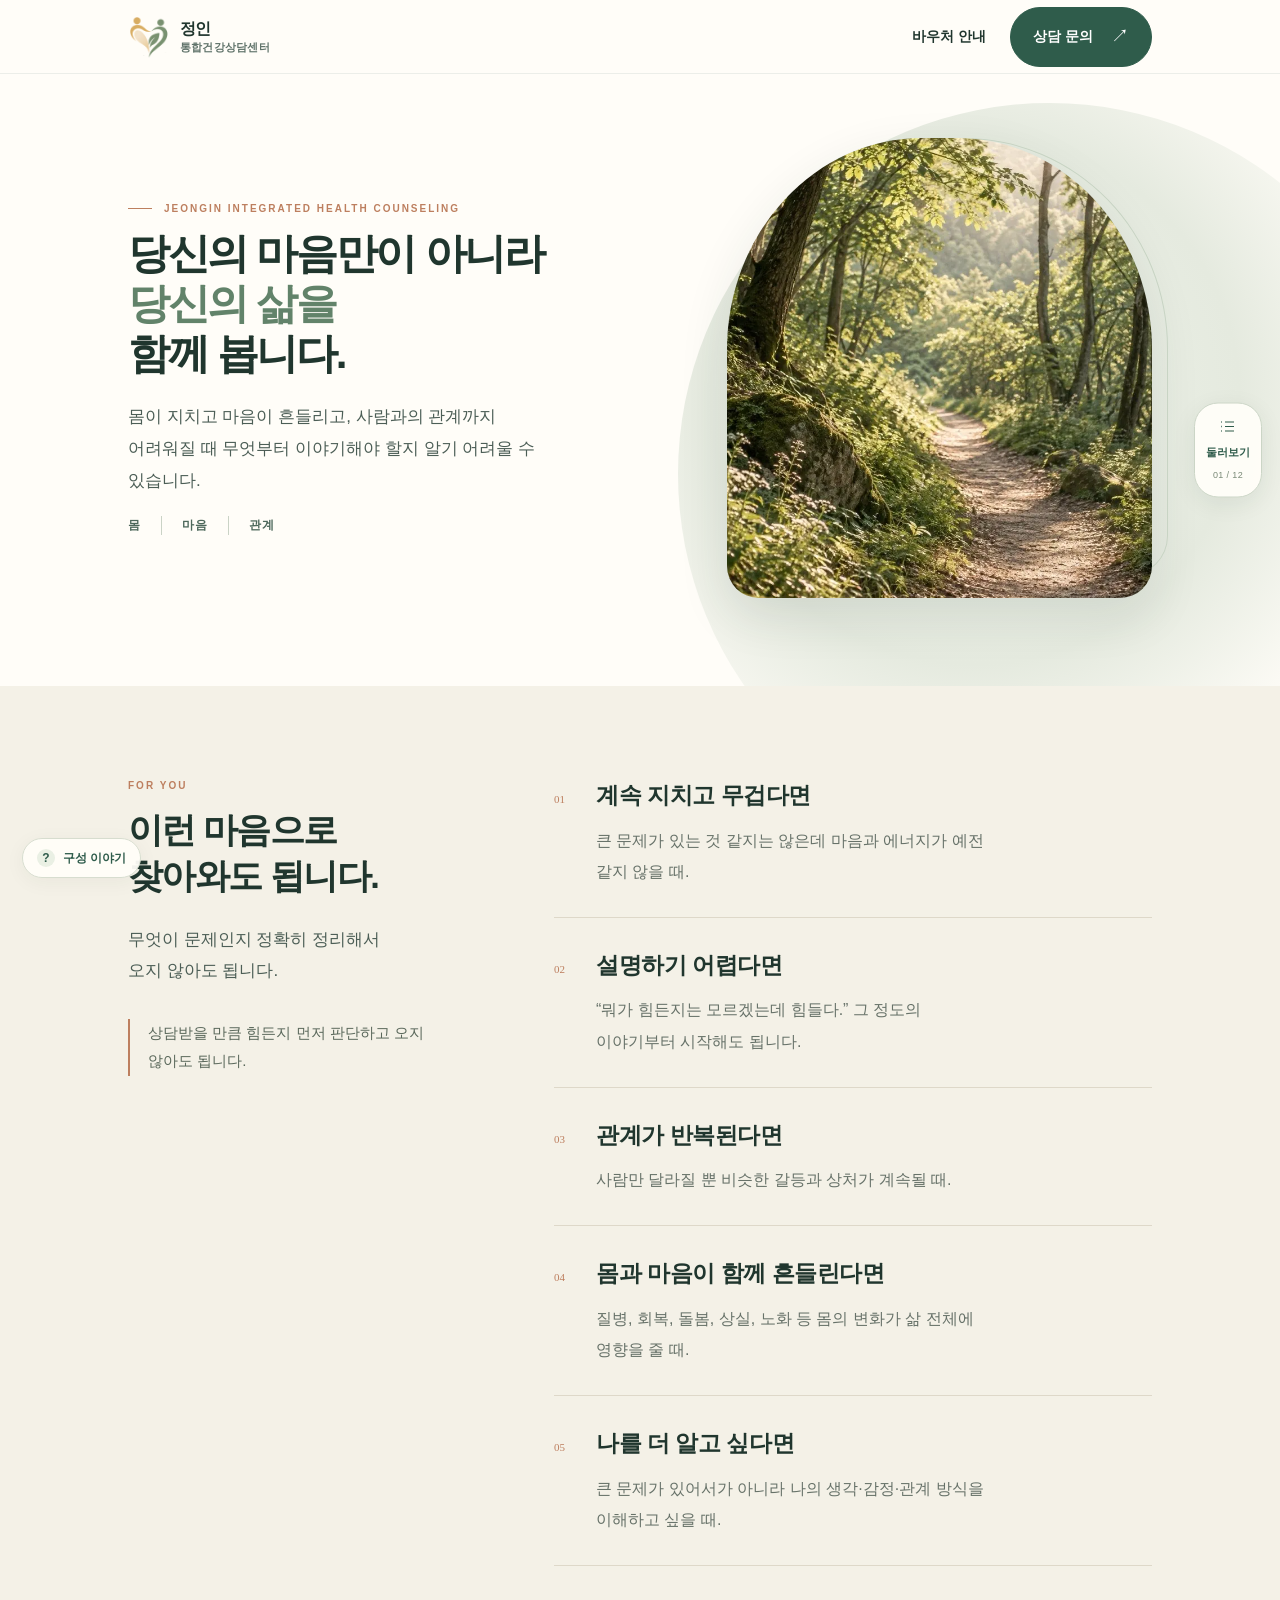
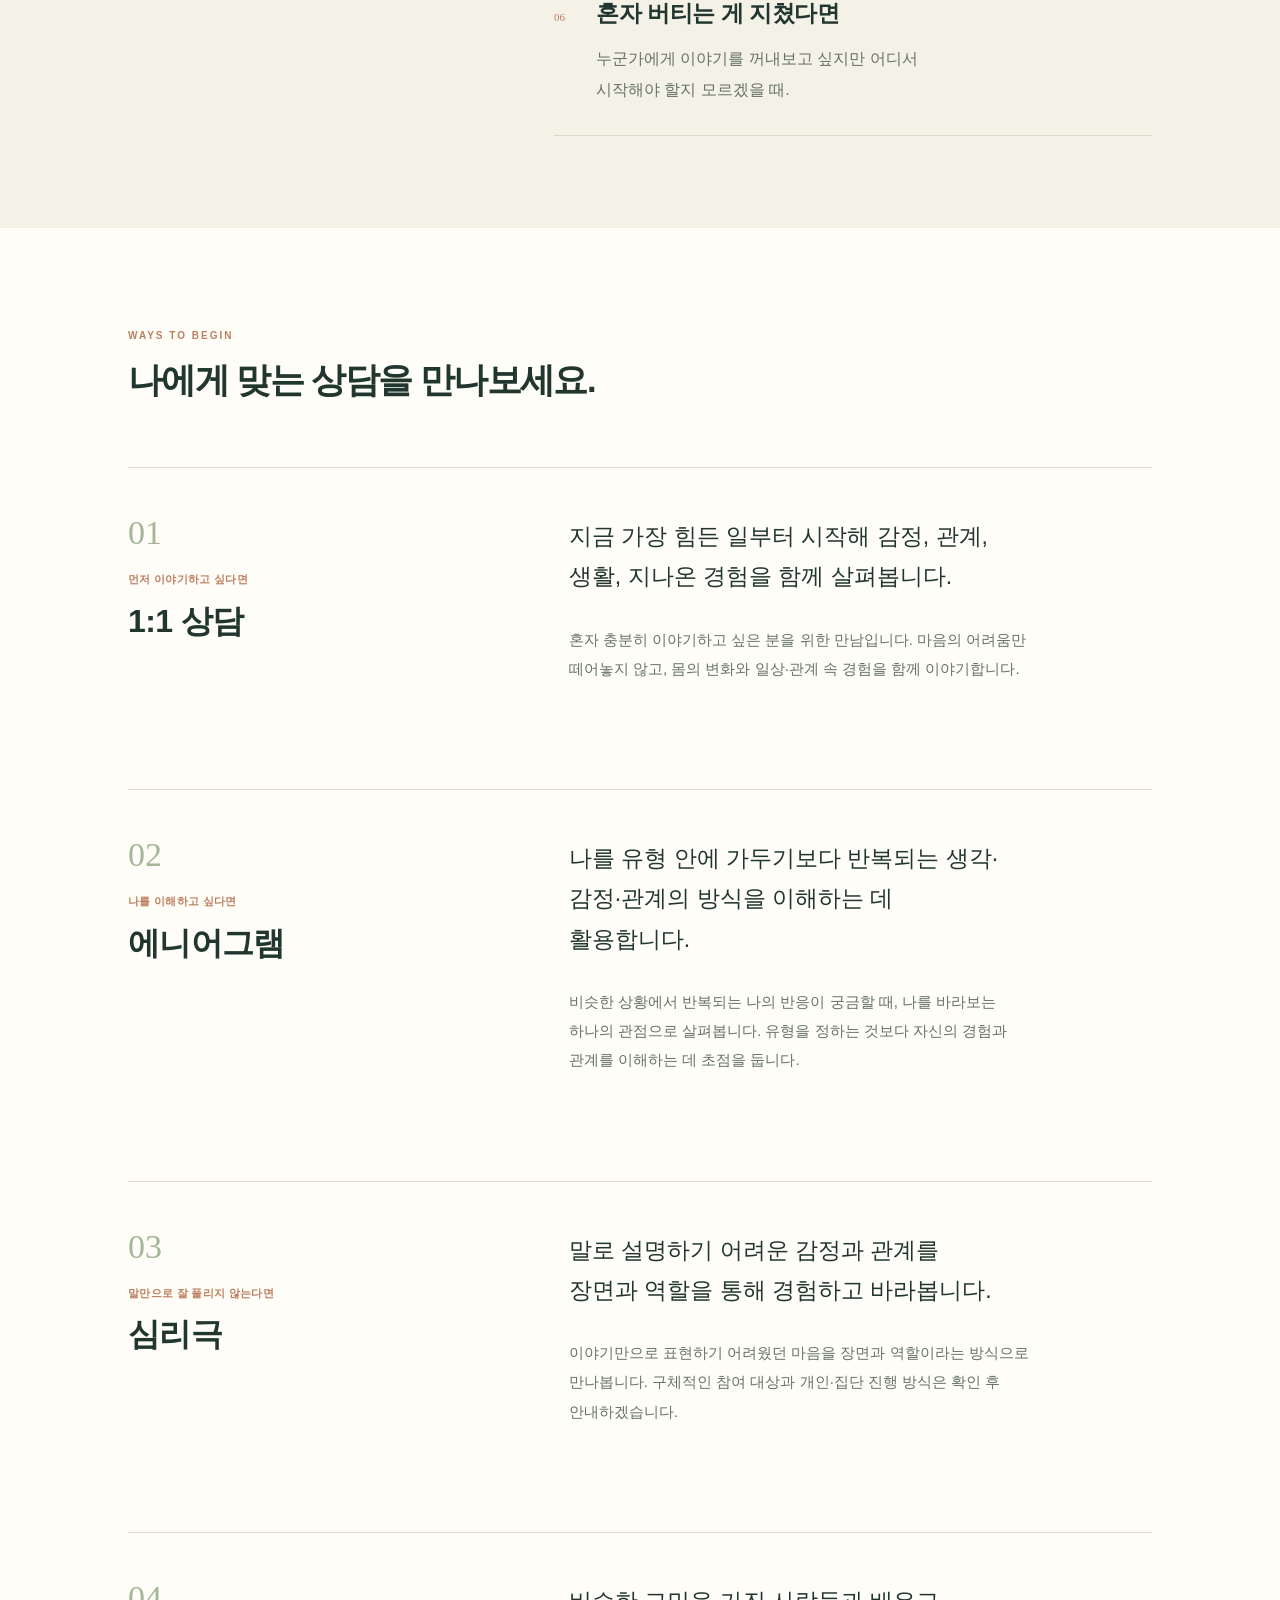
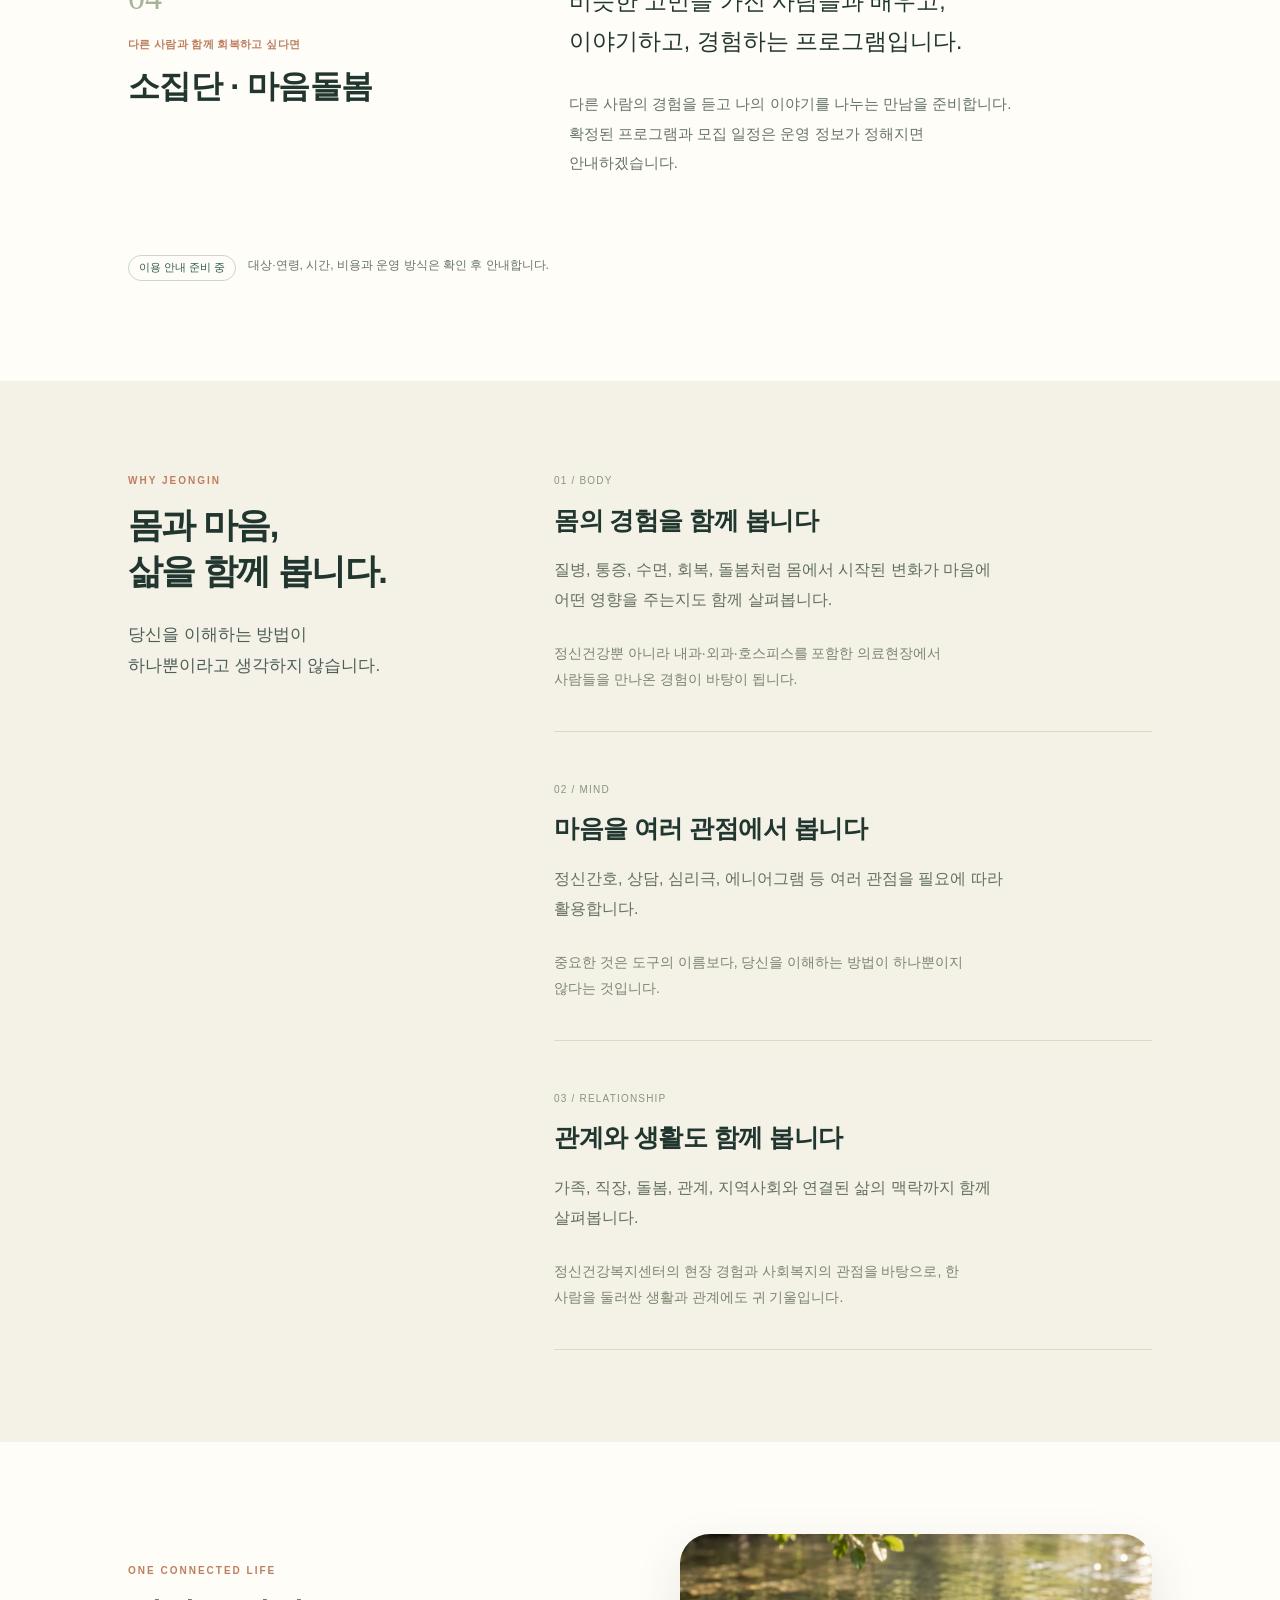
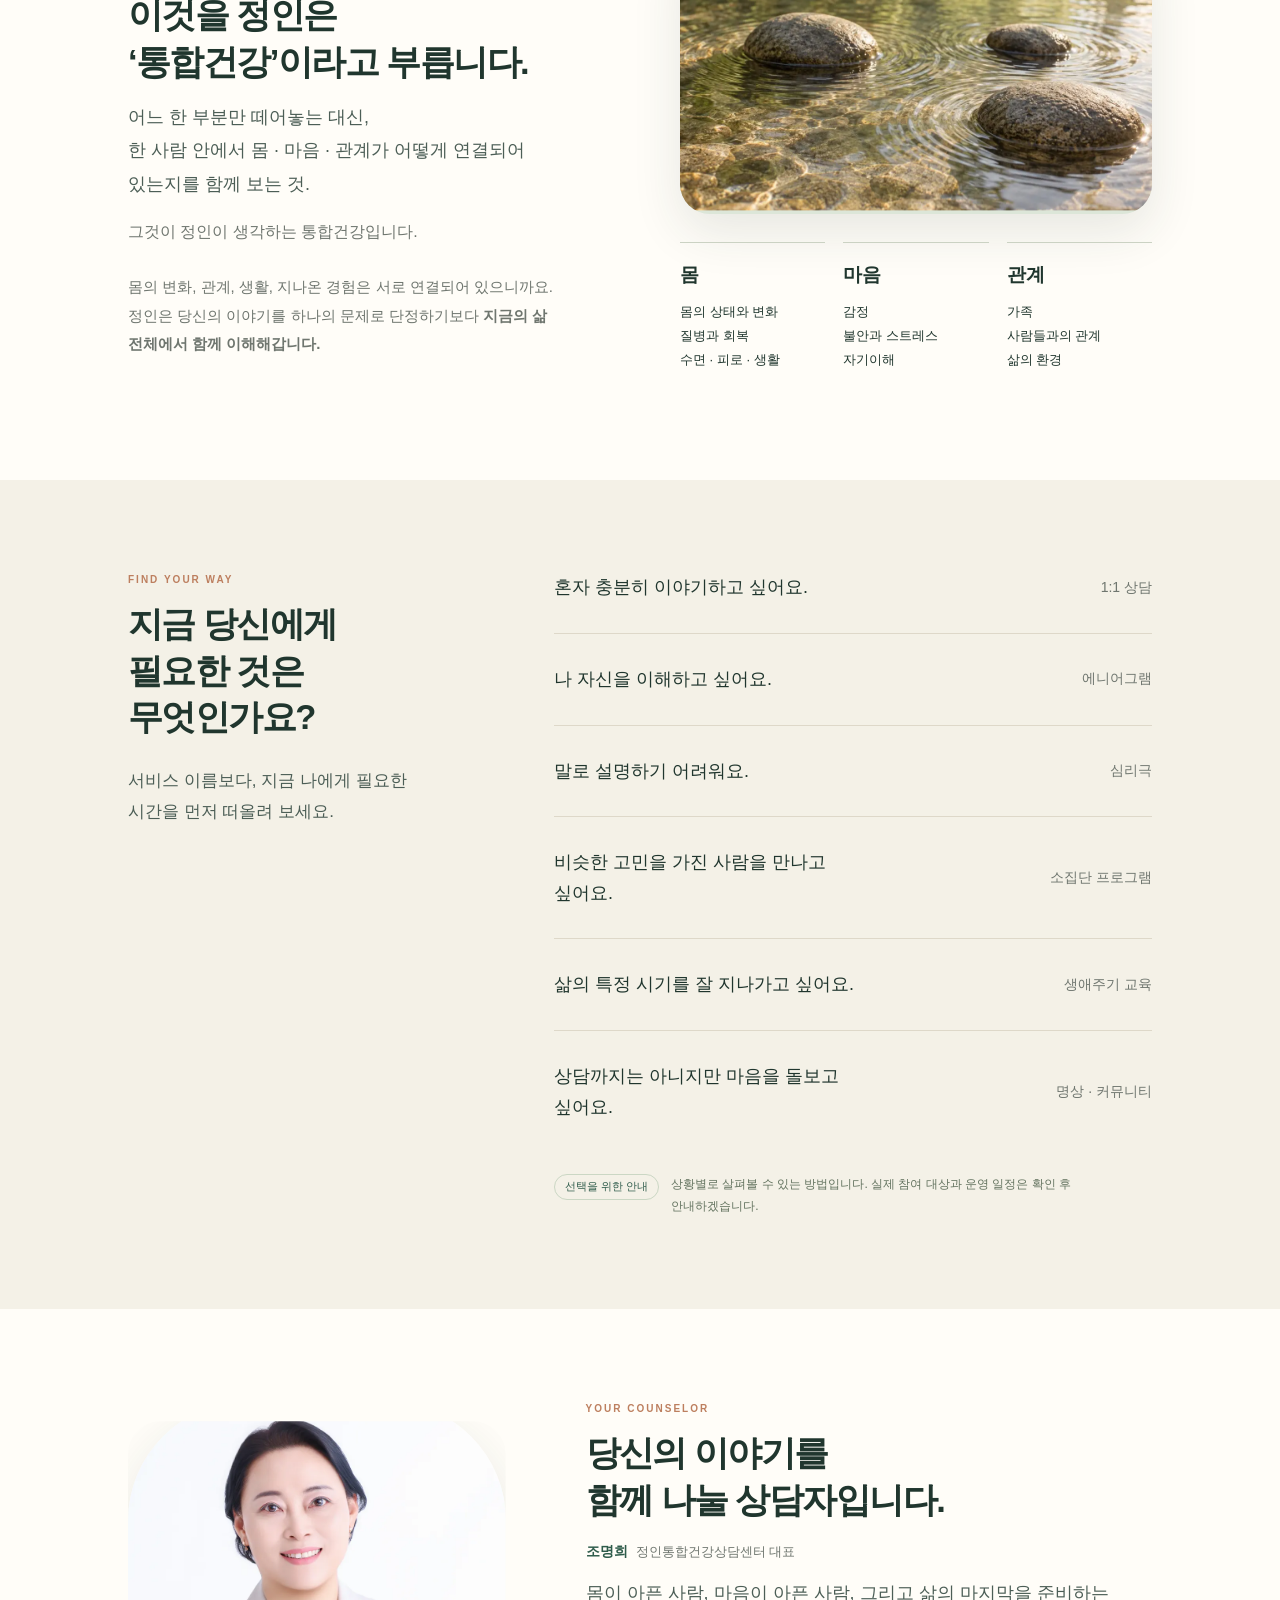
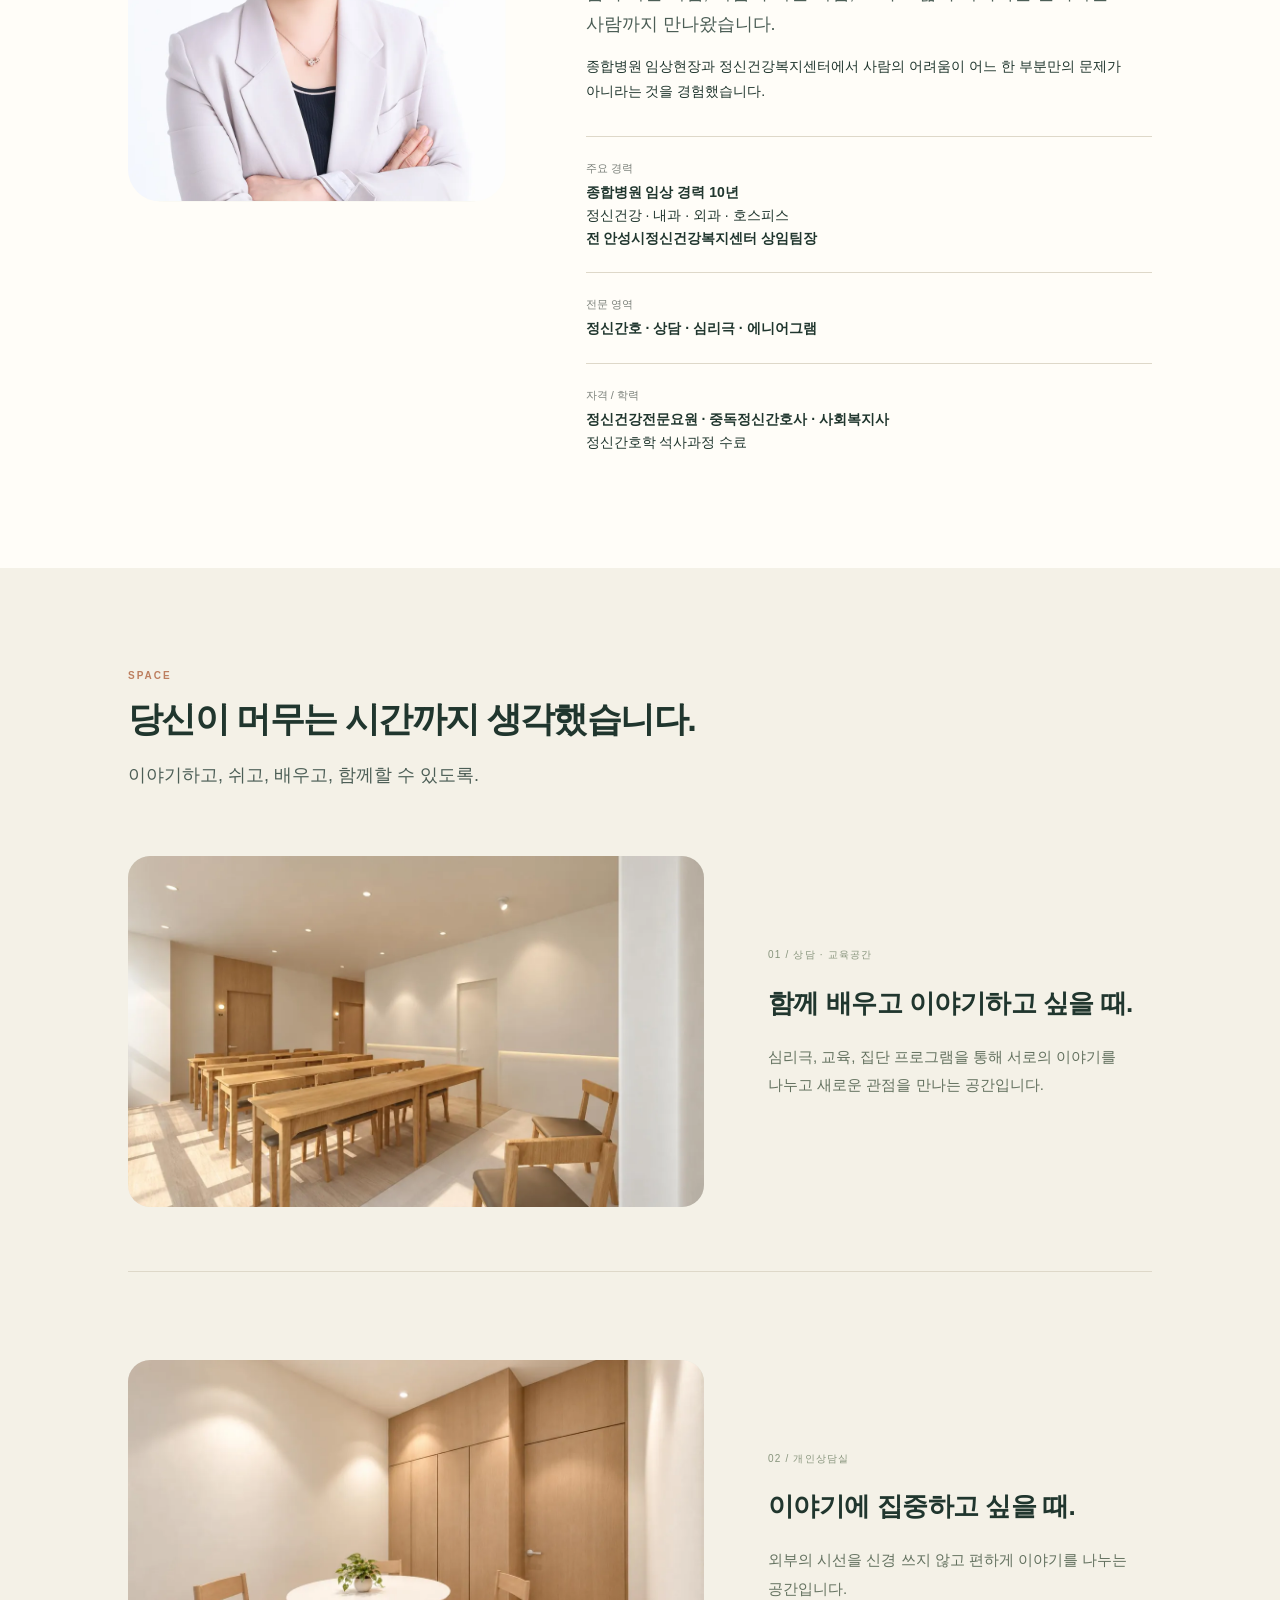
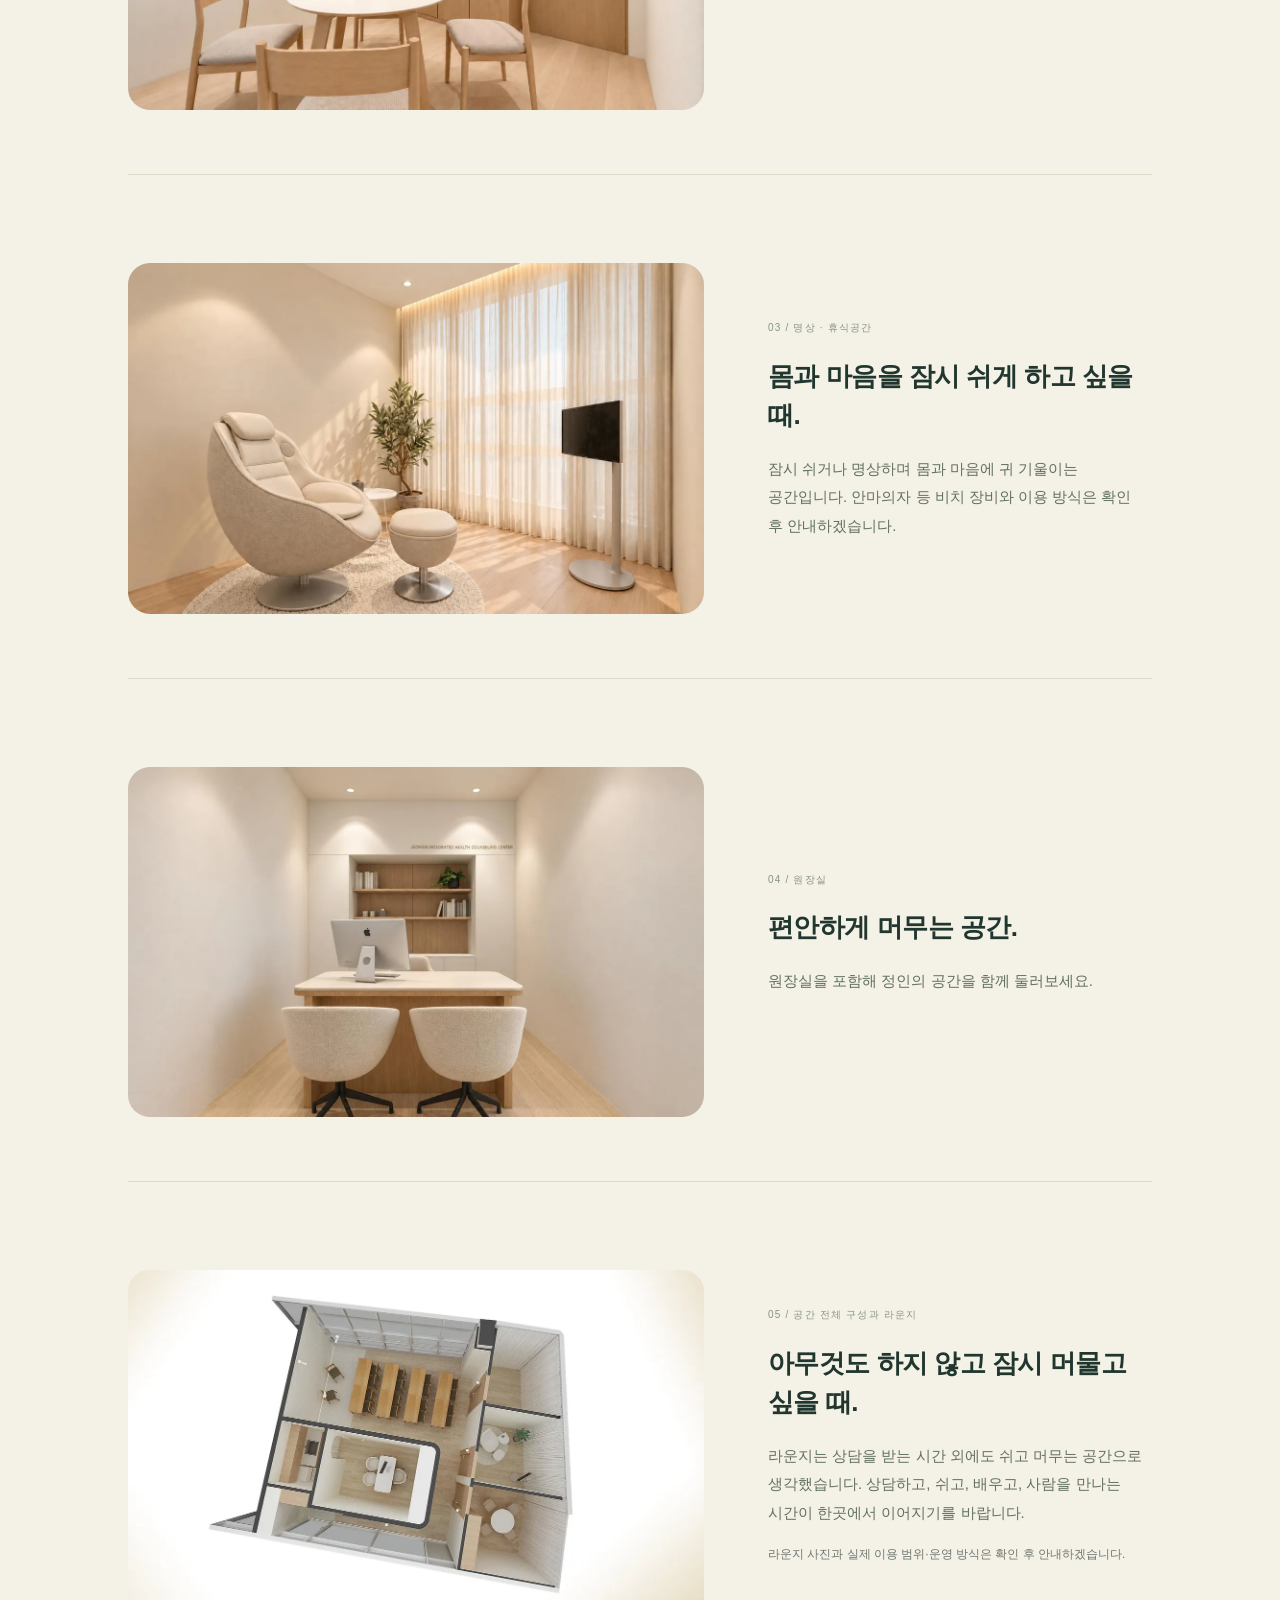
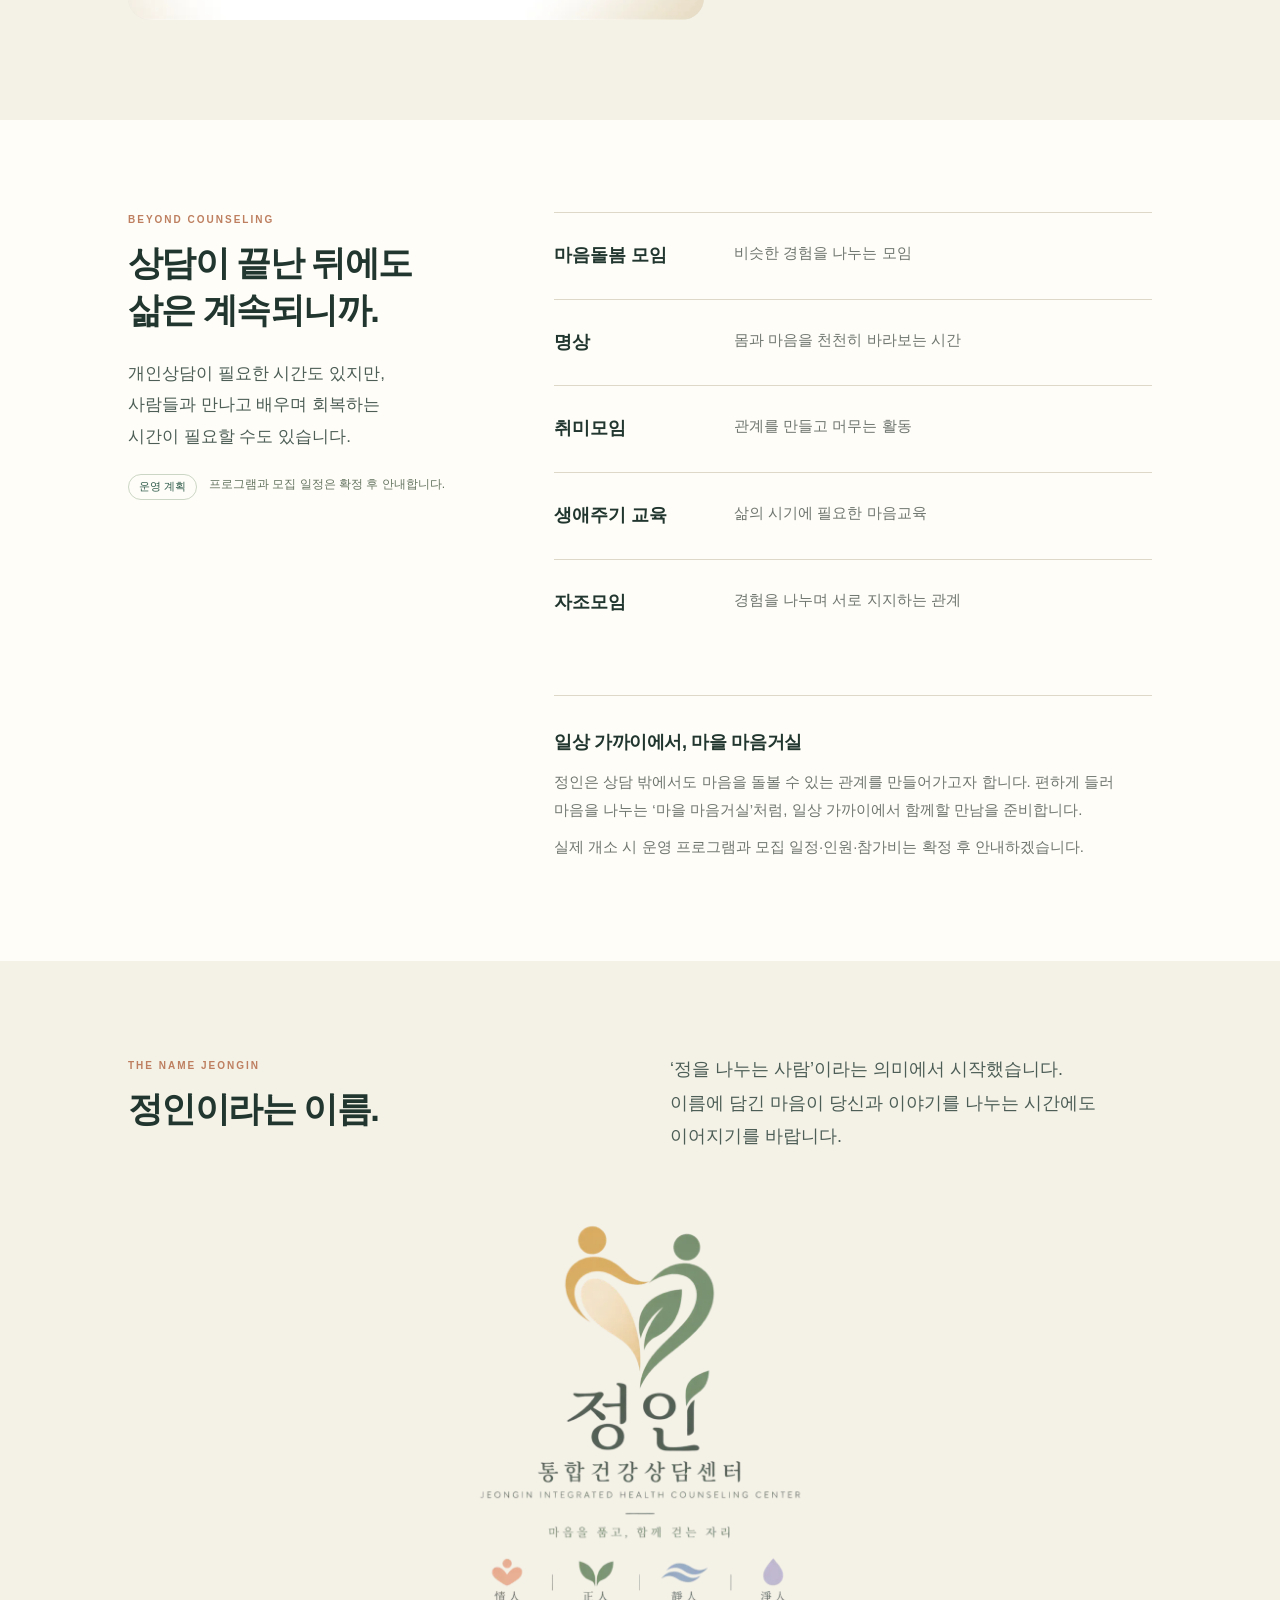
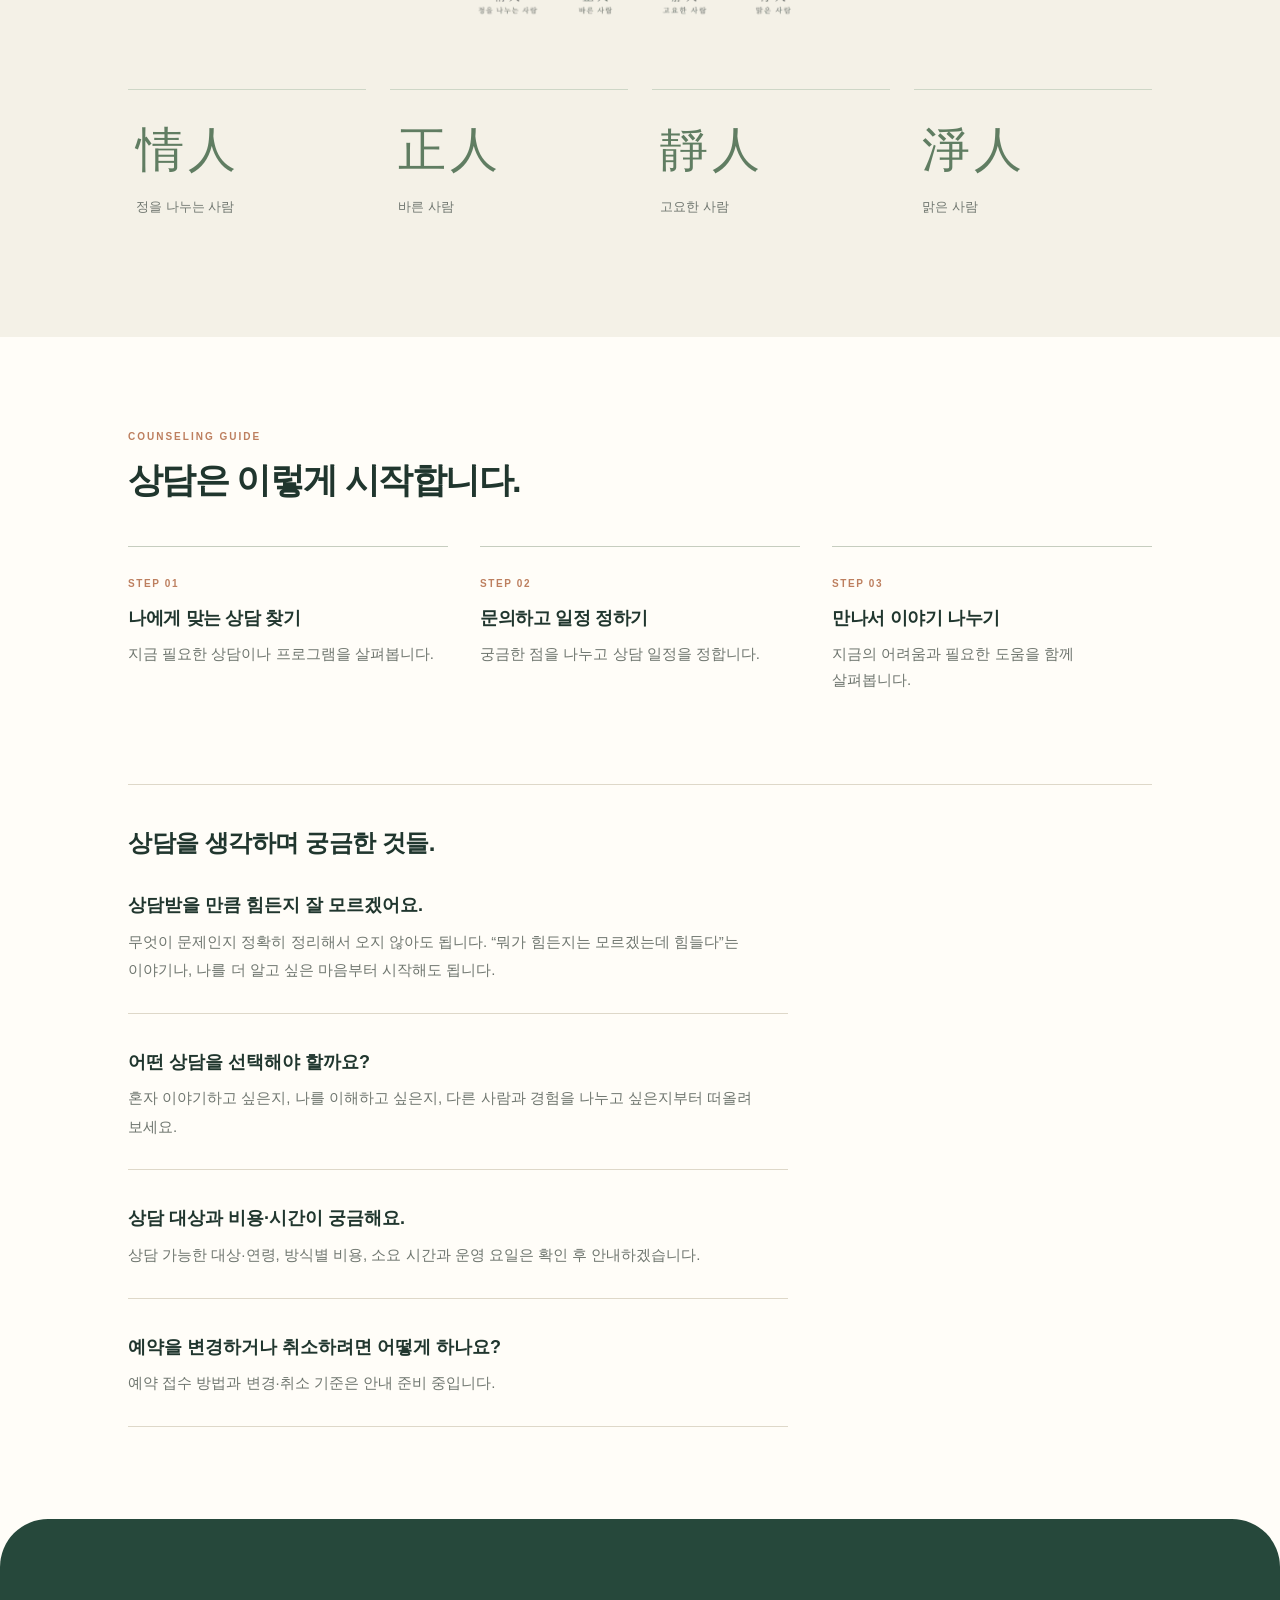
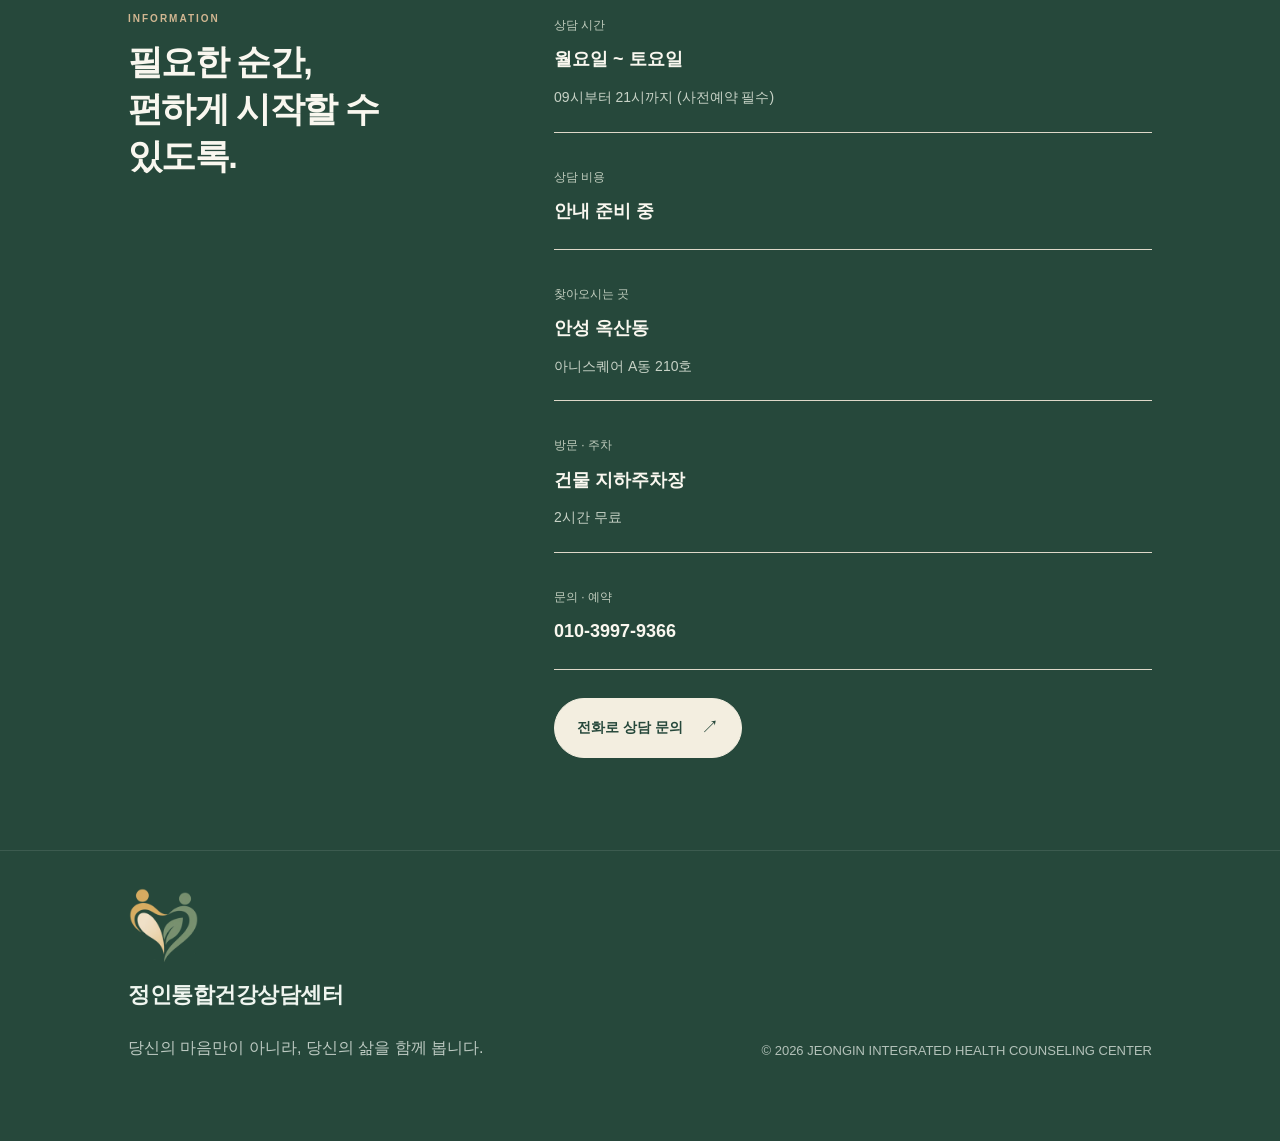
==== index.html @ 49c4d954 "fix: 상담 시간 끝 시각을 18시에서 21시로 바로잡음 손글씨를 잘못 읽어 18시로 넣었던 것을, 확대해 다시 보고 21시로 고쳤다. 요청: 대화 — "18시가 어딨어?" 지적" ====
<!doctype html>
<html lang="ko">
<head>
<meta charset="utf-8" />
<meta name="viewport" content="width=device-width, initial-scale=1" />
<title>정인통합건강상담센터</title>
<meta name="description" content="당신의 마음만이 아니라 삶을 함께 보는 정인통합건강상담센터" />
<meta name="theme-color" content="#2f5c4b" />
<link rel="icon" href="assets/jeongin-symbol.svg?v=2" type="image/svg+xml" />
<link rel="stylesheet" href="assets/site.css?v=simple-navigation-1" />
</head>
<body>
<div id="readingProgress" aria-hidden="true"></div>
<header>
  <div class="container nav">
    <a class="brand" aria-label="정인통합건강상담센터 홈" href="#home">
      <img src="assets/jeongin-symbol.svg?v=2" alt="정인 로고">
      <span>정인<small>통합건강상담센터</small></span>
    </a>
    <nav id="mainNav" aria-label="주요 메뉴">
      <a class="page-link" href="voucher.html">바우처 안내</a>
      <a class="btn primary" href="tel:01039979366" aria-label="상담 문의 전화 앱 열기 · 010-3997-9366">상담 문의</a>
    </nav>
  </div>
</header>

<details id="sectionNav">
  <summary aria-label="정인 둘러보기"><svg viewBox="0 0 24 24" fill="none" stroke="currentColor" stroke-width="1.5" aria-hidden="true"><path d="M8 6h12M8 12h12M8 18h12"/><path d="M3 6h1M3 12h1M3 18h1" stroke-width="2"/></svg><span>둘러보기</span><span id="navPosition" aria-hidden="true">01 / 12</span></summary>
  <div class="index-panel"><p class="index-heading">정인 둘러보기</p><nav id="index" aria-label="정인 둘러보기"></nav></div>
</details>

<main>
<section id="home" class="hero" data-title="정인을 만나다" data-why="처음부터 센터의 자격이나 서비스를 설명하지 않고, 방문자가 ‘이곳은 나를 어떻게 바라보는 곳인가’를 먼저 느끼도록 구성했습니다." data-need="핵심 메시지 최종 확정 · 상담 가능 대상/연령">
  <div class="container hero-grid">
    <div class="hero-copy">
      <div class="kicker">JEONGIN INTEGRATED HEALTH COUNSELING</div>
      <h1>당신의 마음만이 아니라<br><em>당신의 삶을</em><br>함께 봅니다.</h1>
      <div class="hero-context">
      <p class="lead">몸이 지치고 마음이 흔들리고, 사람과의 관계까지 어려워질 때 무엇부터 이야기해야 할지 알기 어려울 수 있습니다.</p>

      </div>
      <div class="mini">
        <span class="chip">몸</span><span class="chip">마음</span><span class="chip">관계</span>
      </div>
    </div>
    <div class="hero-media">
      <figure class="visual-frame hero-visual"><picture><source srcset="assets/nature-path.webp" type="image/webp"><img class="main-photo" src="assets/nature-path.jpg" alt="따뜻한 아침 햇살이 스며드는 초록빛 숲길" width="800" height="1200" fetchpriority="high"></picture></figure>
    </div>
  </div>
</section>

<section id="for-you" class="section soft" data-title="이런 고민이 있다면" data-why="처음 방문한 사람은 서비스 이름보다 먼저 ‘내 상황도 이곳에서 이야기해도 되는가’를 확인합니다. 자신의 상태를 발견하도록 상황 중심으로 배치했습니다." data-need="실제 상담 가능한 고민 영역 · 전문영역 · 타 기관 연계가 필요한 경우">
  <div class="container editorial-layout"><div class="editorial-intro">
    <div class="kicker">FOR YOU</div>
    <h2>이런 마음으로<br>찾아와도 됩니다.</h2>
    <p class="lead">무엇이 문제인지 정확히 정리해서 오지 않아도 됩니다.</p>
    <div class="quote">상담받을 만큼 힘든지 먼저 판단하고 오지 않아도 됩니다.</div></div><div class="editorial-content"><div class="cards">
      <div class="card concern"><div class="detail-heading"><span class="num">01</span><h3>계속 지치고 무겁다면</h3></div><p>큰 문제가 있는 것 같지는 않은데 마음과 에너지가 예전 같지 않을 때.</p></div>
      <div class="card concern"><div class="detail-heading"><span class="num">02</span><h3>설명하기 어렵다면</h3></div><p>“뭐가 힘든지는 모르겠는데 힘들다.” 그 정도의 이야기부터 시작해도 됩니다.</p></div>
      <div class="card concern"><div class="detail-heading"><span class="num">03</span><h3>관계가 반복된다면</h3></div><p>사람만 달라질 뿐 비슷한 갈등과 상처가 계속될 때.</p></div>
      <div class="card concern"><div class="detail-heading"><span class="num">04</span><h3>몸과 마음이 함께 흔들린다면</h3></div><p>질병, 회복, 돌봄, 상실, 노화 등 몸의 변화가 삶 전체에 영향을 줄 때.</p></div>
      <div class="card concern"><div class="detail-heading"><span class="num">05</span><h3>나를 더 알고 싶다면</h3></div><p>큰 문제가 있어서가 아니라 나의 생각·감정·관계 방식을 이해하고 싶을 때.</p></div>
      <div class="card concern"><div class="detail-heading"><span class="num">06</span><h3>혼자 버티는 게 지쳤다면</h3></div><p>누군가에게 이야기를 꺼내보고 싶지만 어디서 시작해야 할지 모르겠을 때.</p></div>
    </div>

  </div></div>
</section>

<section id="help" class="section reading-sequence" data-title="나에게 맞는 상담" data-why="서비스를 상품명으로 나열하지 않고, ‘지금 내가 원하는 것이 무엇인가’에서 출발해 선택하도록 구성했습니다." data-need="각 서비스의 대상 · 시간 · 비용 · 진행방식 · 개인/집단 여부 · 예약방식">
  <div class="sequence-content"><div class="container">
    <div class="kicker">WAYS TO BEGIN</div>
    <h2>나에게 맞는 상담을 만나보세요.</h2>
    <div class="sequence-body"><div class="sequence-list"><article class="service reading-item" id="personal-counseling" tabindex="-1" data-scene-title="1:1 상담">
          <div class="service-heading"><span class="scene-number" aria-hidden="true">01</span><div class="kicker">먼저 이야기하고 싶다면</div><h3>1:1 상담</h3></div>
          <div class="service-copy"><p class="scene-lead">지금 가장 힘든 일부터 시작해 감정, 관계, 생활, 지나온 경험을 함께 살펴봅니다.</p><p>혼자 충분히 이야기하고 싶은 분을 위한 만남입니다. 마음의 어려움만 떼어놓지 않고, 몸의 변화와 일상·관계 속 경험을 함께 이야기합니다.</p></div>
        </article><article class="service reading-item" id="enneagram" tabindex="-1" data-scene-title="에니어그램">
          <div class="service-heading"><span class="scene-number" aria-hidden="true">02</span><div class="kicker">나를 이해하고 싶다면</div><h3>에니어그램</h3></div>
          <div class="service-copy"><p class="scene-lead">나를 유형 안에 가두기보다 반복되는 생각·감정·관계의 방식을 이해하는 데 활용합니다.</p><p>비슷한 상황에서 반복되는 나의 반응이 궁금할 때, 나를 바라보는 하나의 관점으로 살펴봅니다. 유형을 정하는 것보다 자신의 경험과 관계를 이해하는 데 초점을 둡니다.</p></div>
        </article><article class="service reading-item" id="psychodrama" tabindex="-1" data-scene-title="심리극">
          <div class="service-heading"><span class="scene-number" aria-hidden="true">03</span><div class="kicker">말만으로 잘 풀리지 않는다면</div><h3>심리극</h3></div>
          <div class="service-copy"><p class="scene-lead">말로 설명하기 어려운 감정과 관계를 장면과 역할을 통해 경험하고 바라봅니다.</p><p>이야기만으로 표현하기 어려웠던 마음을 장면과 역할이라는 방식으로 만나봅니다. 구체적인 참여 대상과 개인·집단 진행 방식은 확인 후 안내하겠습니다.</p></div>
        </article><article class="service reading-item" id="small-group" tabindex="-1" data-scene-title="소집단 · 마음돌봄">
          <div class="service-heading"><span class="scene-number" aria-hidden="true">04</span><div class="kicker">다른 사람과 함께 회복하고 싶다면</div><h3>소집단 · 마음돌봄</h3></div>
          <div class="service-copy"><p class="scene-lead">비슷한 고민을 가진 사람들과 배우고, 이야기하고, 경험하는 프로그램입니다.</p><p>다른 사람의 경험을 듣고 나의 이야기를 나누는 만남을 준비합니다. 확정된 프로그램과 모집 일정은 운영 정보가 정해지면 안내하겠습니다.</p></div>
        </article></div></div>

  </div></div>
  <div class="container"><p class="availability"><span>이용 안내 준비 중</span>대상·연령, 시간, 비용과 운영 방식은 확인 후 안내합니다.</p></div>
</section>



<section id="difference" class="section soft" data-title="정인의 관점" data-why="‘통합건강’을 먼저 정의하면 추상적으로 들릴 수 있어, 몸·마음·관계를 실제로 어떻게 보는지를 먼저 보여준 뒤 개념을 설명합니다." data-need="의료현장 경력의 정확한 범위 · 실제 상담 접근법 · 정신건강복지센터 경험 · 연계 가능 기관">
  <div class="container editorial-layout"><div class="editorial-intro">
    <div class="kicker">WHY JEONGIN</div>
    <h2>몸과 마음,<br>삶을 함께 봅니다.</h2>
    <p class="lead">당신을 이해하는 방법이 하나뿐이라고 생각하지 않습니다.</p>
    </div><div class="editorial-content"><div class="perspectives">
      <article class="perspective"><span class="chapter-number">01 / BODY</span><h3>몸의 경험을 함께 봅니다</h3><p>질병, 통증, 수면, 회복, 돌봄처럼 몸에서 시작된 변화가 마음에 어떤 영향을 주는지도 함께 살펴봅니다.</p><p class="experience">정신건강뿐 아니라 내과·외과·호스피스를 포함한 의료현장에서 사람들을 만나온 경험이 바탕이 됩니다.</p></article>
      <article class="perspective"><span class="chapter-number">02 / MIND</span><h3>마음을 여러 관점에서 봅니다</h3><p>정신간호, 상담, 심리극, 에니어그램 등 여러 관점을 필요에 따라 활용합니다.</p><p class="experience">중요한 것은 도구의 이름보다, 당신을 이해하는 방법이 하나뿐이지 않다는 것입니다.</p></article>
      <article class="perspective"><span class="chapter-number">03 / RELATIONSHIP</span><h3>관계와 생활도 함께 봅니다</h3><p>가족, 직장, 돌봄, 관계, 지역사회와 연결된 삶의 맥락까지 함께 살펴봅니다.</p><p class="experience">정신건강복지센터의 현장 경험과 사회복지의 관점을 바탕으로, 한 사람을 둘러싼 생활과 관계에도 귀 기울입니다.</p></article>
    </div>
  </div></div>
</section>

<section id="integration" class="section" data-title="몸 · 마음 · 관계" data-why="상담자의 관점을 먼저 이해한 뒤, 통합건강이라는 이름과 몸·마음·관계의 연결을 한 장면에서 만납니다." data-need="통합건강 소개 문구 최종 확인">
  <div class="container integration-layout">
    <div><div class="kicker">ONE CONNECTED LIFE</div><h2>이것을 정인은<br>‘통합건강’이라고 부릅니다.</h2><p class="lead">어느 한 부분만 떼어놓는 대신,<br>한 사람 안에서 몸 · 마음 · 관계가 어떻게 연결되어 있는지를 함께 보는 것.</p><p class="muted">그것이 정인이 생각하는 통합건강입니다.</p><p class="integration-context">몸의 변화, 관계, 생활, 지나온 경험은 서로 연결되어 있으니까요. 정인은 당신의 이야기를 하나의 문제로 단정하기보다 <b>지금의 삶 전체에서 함께 이해해갑니다.</b></p></div>
    <div><figure class="visual-frame philosophy-visual"><picture><source srcset="assets/connection-ripples.webp" type="image/webp"><img src="assets/connection-ripples.jpg" alt="세 개의 돌 주변에서 잔잔한 물결이 만나 이어지는 모습" width="1200" height="800" loading="lazy"></picture></figure>
      <div class="triad"><div><b>몸</b><p>몸의 상태와 변화<br>질병과 회복<br>수면 · 피로 · 생활</p></div><div><b>마음</b><p>감정<br>불안과 스트레스<br>자기이해</p></div><div><b>관계</b><p>가족<br>사람들과의 관계<br>삶의 환경</p></div></div>
    </div>
  </div>
</section>

<section id="choose" class="section soft" data-title="내 상황에 맞는 방법" data-why="상담 방식의 이름만으로 선택하기 어려운 방문자가 자신의 상황에서 출발해 가능한 방법을 한자리에서 비교할 수 있도록 정리했습니다." data-need="방식별 대상·연령 · 실제 운영 여부 · 상담 시 선택을 돕는 절차">
  <div class="container editorial-layout"><div class="editorial-intro">
    <div class="kicker">FIND YOUR WAY</div>
    <h2>지금 당신에게<br>필요한 것은 무엇인가요?</h2>
    <p class="lead">서비스 이름보다, 지금 나에게 필요한 시간을 먼저 떠올려 보세요.</p>
    </div><div class="editorial-content"><div class="choice-list">
      <div class="choice"><p>혼자 충분히 이야기하고 싶어요.</p><span class="choice-method">1:1 상담</span></div>
      <div class="choice"><p>나 자신을 이해하고 싶어요.</p><span class="choice-method">에니어그램</span></div>
      <div class="choice"><p>말로 설명하기 어려워요.</p><span class="choice-method">심리극</span></div>
      <div class="choice"><p>비슷한 고민을 가진 사람을 만나고 싶어요.</p><span class="choice-method">소집단 프로그램</span></div>
      <div class="choice"><p>삶의 특정 시기를 잘 지나가고 싶어요.</p><span class="choice-method">생애주기 교육</span></div>
      <div class="choice"><p>상담까지는 아니지만 마음을 돌보고 싶어요.</p><span class="choice-method">명상 · 커뮤니티</span></div>
    </div>
    <p class="availability"><span>선택을 위한 안내</span>상황별로 살펴볼 수 있는 방법입니다. 실제 참여 대상과 운영 일정은 확인 후 안내하겠습니다.</p>
  </div></div>
</section>

<section id="director" class="section" data-title="상담자 소개" data-why="자격증을 먼저 나열하기보다 ‘어떤 사람을 어떤 현장에서 만나왔는가’를 먼저 보여주고, 경력과 자격은 신뢰를 뒷받침하는 근거로 배치합니다." data-need="대표 프로필 최종 문구 · 상담철학 · 정확한 경력기간 · 공개 가능한 자격·학력">
  <div class="container profile">
    <div><picture><source srcset="assets/director-photo.webp" type="image/webp"><img class="profile-photo" src="assets/director-photo.jpg" alt="조명희 대표" width="960" height="1200" loading="lazy"></picture></div>
    <div>
      <div class="kicker">YOUR COUNSELOR</div>
      <h2>당신의 이야기를<br>함께 나눌 상담자입니다.</h2>
      <p class="counselor-name">조명희<span>정인통합건강상담센터 대표</span></p>
      <p class="lead">몸이 아픈 사람, 마음이 아픈 사람, 그리고 삶의 마지막을 준비하는 사람까지 만나왔습니다.</p>
      <p>종합병원 임상현장과 정신건강복지센터에서 사람의 어려움이 어느 한 부분만의 문제가 아니라는 것을 경험했습니다.</p>
      <div class="credentials">
      <div class="profile-facts">
        <div class="fact"><small>주요 경력</small><b>종합병원 임상 경력 10년</b><br>정신건강 · 내과 · 외과 · 호스피스<br><b>전 안성시정신건강복지센터 상임팀장</b></div>
        <div class="fact"><small>전문 영역</small><b>정신간호 · 상담 · 심리극 · 에니어그램</b></div>
        <div class="fact"><small>자격 / 학력</small><b>정신건강전문요원 · 중독정신간호사 · 사회복지사</b><br>정신간호학 석사과정 수료</div>
      </div>
      </div>
    </div>
  </div>
</section>

<section id="space" class="section soft reading-sequence" data-title="머무는 공간" data-why="공간 이름을 나열하기보다 방문자가 그곳에서 무엇을 하게 되는지를 보여줍니다. 상담실만 있는 곳이 아니라는 정인의 차별점도 자연스럽게 전달합니다." data-need="실제 완공 사진 · 공간별 최종 용도 · 명상실 장비 · 라운지 이용범위 · 교육공간 최대인원">
  <div class="sequence-content"><div class="container">
    <div class="kicker">SPACE</div><h2>당신이 머무는 시간까지 생각했습니다.</h2>
    <p class="lead">이야기하고, 쉬고, 배우고, 함께할 수 있도록.</p>
    <div class="sequence-body"><div class="sequence-list"><article class="space-scene reading-item" data-scene-title="상담 · 교육공간"><figure><picture><source srcset="assets/space-education.webp" type="image/webp"><img src="assets/space-education.jpg" alt="상담 · 교육공간" width="1200" height="900" loading="lazy"></picture></figure><div class="space-copy"><span class="chapter-number">01 / 상담 · 교육공간</span><h3>함께 배우고 이야기하고 싶을 때.</h3><p>심리극, 교육, 집단 프로그램을 통해 서로의 이야기를 나누고 새로운 관점을 만나는 공간입니다.</p></div></article><article class="space-scene reading-item" data-scene-title="개인상담실"><figure><picture><source srcset="assets/space-counseling.webp" type="image/webp"><img src="assets/space-counseling.jpg" alt="개인상담실" width="1200" height="900" loading="lazy"></picture></figure><div class="space-copy"><span class="chapter-number">02 / 개인상담실</span><h3>이야기에 집중하고 싶을 때.</h3><p>외부의 시선을 신경 쓰지 않고 편하게 이야기를 나누는 공간입니다.</p></div></article><article class="space-scene reading-item" data-scene-title="명상 · 휴식공간"><figure><picture><source srcset="assets/space-meditation.webp" type="image/webp"><img src="assets/space-meditation.jpg" alt="명상 · 휴식공간" width="1200" height="900" loading="lazy"></picture></figure><div class="space-copy"><span class="chapter-number">03 / 명상 · 휴식공간</span><h3>몸과 마음을 잠시 쉬게 하고 싶을 때.</h3><p>잠시 쉬거나 명상하며 몸과 마음에 귀 기울이는 공간입니다. 안마의자 등 비치 장비와 이용 방식은 확인 후 안내하겠습니다.</p></div></article><article class="space-scene reading-item" data-scene-title="원장실"><figure><picture><source srcset="assets/space-director.webp" type="image/webp"><img src="assets/space-director.jpg" alt="원장실" width="1200" height="900" loading="lazy"></picture></figure><div class="space-copy"><span class="chapter-number">04 / 원장실</span><h3>편안하게 머무는 공간.</h3><p>원장실을 포함해 정인의 공간을 함께 둘러보세요.</p></div></article><article class="space-scene reading-item" data-scene-title="공간 전체 구성과 라운지"><figure><picture><source srcset="assets/space-overview.webp" type="image/webp"><img src="assets/space-overview.jpg" alt="공간 전체 구성과 라운지" width="1200" height="900" loading="lazy"></picture></figure><div class="space-copy"><span class="chapter-number">05 / 공간 전체 구성과 라운지</span><h3>아무것도 하지 않고 잠시 머물고 싶을 때.</h3><p>라운지는 상담을 받는 시간 외에도 쉬고 머무는 공간으로 생각했습니다. 상담하고, 쉬고, 배우고, 사람을 만나는 시간이 한곳에서 이어지기를 바랍니다.</p><p class="space-note">라운지 사진과 실제 이용 범위·운영 방식은 확인 후 안내하겠습니다.</p></div></article></div></div>
  </div></div>
</section>

<section id="community" class="section" data-title="함께하는 마음돌봄" data-why="정인의 강점인 ‘개인상담 → 자기이해 → 경험 → 관계와 커뮤니티’로의 확장성을 보여주는 영역입니다." data-need="개소 시 실제 운영 프로그램 · 일정 · 모집인원 · 참가비 · 예정/확정 구분">
  <div class="container editorial-layout"><div class="editorial-intro">
    <div class="kicker">BEYOND COUNSELING</div>
    <h2>상담이 끝난 뒤에도<br>삶은 계속되니까.</h2>
    <p class="lead">개인상담이 필요한 시간도 있지만, 사람들과 만나고 배우며 회복하는 시간이 필요할 수도 있습니다.</p>
    <p class="availability"><span>운영 계획</span>프로그램과 모집 일정은 확정 후 안내합니다.</p>
    </div><div class="editorial-content"><div class="programs">
      <div class="program"><b>마음돌봄 모임</b><p class="muted">비슷한 경험을 나누는 모임</p></div>
      <div class="program" id="mind-community" tabindex="-1"><b>명상</b><p class="muted">몸과 마음을 천천히 바라보는 시간</p></div>
      <div class="program"><b>취미모임</b><p class="muted">관계를 만들고 머무는 활동</p></div>
      <div class="program" id="life-education" tabindex="-1"><b>생애주기 교육</b><p class="muted">삶의 시기에 필요한 마음교육</p></div>
      <div class="program"><b>자조모임</b><p class="muted">경험을 나누며 서로 지지하는 관계</p></div>
    </div>
    <div class="community-story"><h3>일상 가까이에서, 마을 마음거실</h3><p>정인은 상담 밖에서도 마음을 돌볼 수 있는 관계를 만들어가고자 합니다. 편하게 들러 마음을 나누는 ‘마을 마음거실’처럼, 일상 가까이에서 함께할 만남을 준비합니다.</p><p>실제 개소 시 운영 프로그램과 모집 일정·인원·참가비는 확정 후 안내하겠습니다.</p></div>
  </div></div>
</section>

<section id="name" class="section soft" data-title="정인이라는 이름" data-why="방문자가 자신에게 필요한 도움과 상담자·공간을 먼저 살펴본 뒤, 관심이 생겼을 때 이름에 담긴 뜻을 만날 수 있도록 배치했습니다." data-need="제공된 로고와 브랜드 의미 적용 완료">
  <div class="container">
    <div class="name-intro">
      <div><div class="kicker">THE NAME JEONGIN</div><h2>정인이라는 이름.</h2></div>
      <p class="lead">‘정을 나누는 사람’이라는 의미에서 시작했습니다.<br>이름에 담긴 마음이 당신과 이야기를 나누는 시간에도 이어지기를 바랍니다.</p>
    </div>
    <picture><source srcset="assets/jeongin-logo.webp" type="image/webp"><img class="brand-artwork" src="assets/jeongin-logo.png" alt="정인통합건강상담센터 — 마음을 품고, 함께 걷는 자리" width="900" height="900" loading="lazy"></picture>
    <div class="name-values" aria-label="정인이라는 이름의 네 가지 한자 표현">
      <div class="name-value"><b lang="zh-Hant">情人</b><p>정을 나누는 사람</p></div>
      <div class="name-value"><b lang="zh-Hant">正人</b><p>바른 사람</p></div>
      <div class="name-value"><b lang="zh-Hant">靜人</b><p>고요한 사람</p></div>
      <div class="name-value"><b lang="zh-Hant">淨人</b><p>맑은 사람</p></div>
    </div>
  </div>
</section>

<section id="start" class="section" data-title="상담 이용 절차" data-why="상담이 처음인 사람에게는 ‘신청 후 무엇이 일어나는가’ 자체가 부담이 될 수 있습니다. 과정을 미리 보여줘 진입장벽을 낮춥니다." data-need="실제 예약방식 · 초회상담 절차 · 상담 전 작성사항 · 취소/변경 기준">
  <div class="container">
    <div class="kicker">COUNSELING GUIDE</div><h2>상담은 이렇게 시작합니다.</h2>
    <div class="guide-layout">
      <div class="steps">
        <div class="step"><span>STEP 01</span><h3>나에게 맞는 상담 찾기</h3><p>지금 필요한 상담이나 프로그램을 살펴봅니다.</p></div>
        <div class="step"><span>STEP 02</span><h3>문의하고 일정 정하기</h3><p>궁금한 점을 나누고 상담 일정을 정합니다.</p></div>
        <div class="step"><span>STEP 03</span><h3>만나서 이야기 나누기</h3><p>지금의 어려움과 필요한 도움을 함께 살펴봅니다.</p></div>
      </div>
      <div class="faq-block" id="questions">
        <h3>상담을 생각하며 궁금한 것들.</h3>
        <div class="faq-list">
          <article class="faq-item"><h4>상담받을 만큼 힘든지 잘 모르겠어요.</h4><p>무엇이 문제인지 정확히 정리해서 오지 않아도 됩니다. “뭐가 힘든지는 모르겠는데 힘들다”는 이야기나, 나를 더 알고 싶은 마음부터 시작해도 됩니다.</p></article>
          <article class="faq-item"><h4>어떤 상담을 선택해야 할까요?</h4><p>혼자 이야기하고 싶은지, 나를 이해하고 싶은지, 다른 사람과 경험을 나누고 싶은지부터 떠올려 보세요. </p></article>
          <article class="faq-item"><h4>상담 대상과 비용·시간이 궁금해요.</h4><p>상담 가능한 대상·연령, 방식별 비용, 소요 시간과 운영 요일은 확인 후 안내하겠습니다. </p></article>
          <article class="faq-item"><h4>예약을 변경하거나 취소하려면 어떻게 하나요?</h4><p>예약 접수 방법과 변경·취소 기준은 안내 준비 중입니다.</p></article>
        </div>
      </div>
    </div>
  </div>
</section>

<section id="contact" class="section" data-title="문의 · 이용안내" data-why="마지막에는 감성보다 행동에 필요한 정보를 빠르게 확인할 수 있도록 한곳에 모았습니다." data-need="상담시간 · 비용 · 운영시간 · 정확한 주소 · 주차 · 연락처 · 카카오톡/온라인 예약 링크">
  <div class="container editorial-layout"><div class="editorial-intro">
    <div class="kicker">INFORMATION</div>
    <h2>필요한 순간,<br>편하게 시작할 수 있도록.</h2>
    </div><div class="editorial-content"><div class="info-grid">
      <div class="info"><div class="detail-heading"><small>상담 시간</small><strong>월요일 ~ 토요일</strong></div><p class="muted">09시부터 21시까지 (사전예약 필수)</p></div>
      <div class="info"><div class="detail-heading"><small>상담 비용</small><strong>안내 준비 중</strong></div></div>
      <div class="info"><div class="detail-heading"><small>찾아오시는 곳</small><strong>안성 옥산동</strong></div><p class="muted">아니스퀘어 A동 210호</p></div>
      <div class="info"><div class="detail-heading"><small>방문 · 주차</small><strong>건물 지하주차장</strong></div><p class="muted">2시간 무료</p></div>
      <div class="info"><div class="detail-heading"><small>문의 · 예약</small><strong><a href="tel:01039979366">010-3997-9366</a></strong></div></div>
    </div>
    <div style="margin-top:28px"><a class="btn primary" href="tel:01039979366" aria-label="전화 앱 열기 · 010-3997-9366">전화로 상담 문의</a></div>
  </div></div>
</section>
</main>

<footer>
  <div class="container foot">
    <div>
      <img src="assets/jeongin-symbol.svg?v=2" alt="">
      <h3 style="margin-top:14px">정인통합건강상담센터</h3>
      <p style="opacity:.75;margin:0">당신의 마음만이 아니라, 당신의 삶을 함께 봅니다.</p>
    </div>
    <div style="opacity:.7;font-size:13px">© 2026 JEONGIN INTEGRATED HEALTH COUNSELING CENTER</div>
  </div>
</footer>

<button id="whyBtn" type="button" aria-label="이 섹션은 왜 이렇게 구성했나요?">구성 이야기</button>
<div id="overlay"></div>
<div id="explain" role="dialog" aria-modal="true" aria-labelledby="explainTitle" aria-hidden="true">
  <div class="top">
    <div><div class="kicker">DESIGN RATIONALE</div><h3 id="explainTitle"></h3></div>
    <button id="closeExplain" aria-label="닫기">×</button>
  </div>
  <p id="explainText"></p>
  <div class="need"><b>최종 제작에 필요한 정보</b><span id="needText" class="muted"></span></div>
</div>

<script>
const sections=[...document.querySelectorAll('main section')];
const index=document.getElementById('index');
const sectionNav=document.getElementById('sectionNav');
const persistentIndex=window.matchMedia('(min-width: 1440px)');
function syncIndexLayout(){sectionNav.open=persistentIndex.matches}
syncIndexLayout();
persistentIndex.addEventListener('change',syncIndexLayout);
let active=sections[0];

sections.forEach((s,i)=>{
  const a=document.createElement('a');
  a.href='#'+s.id;
  a.setAttribute('aria-label',s.dataset.title);
  a.innerHTML='<small aria-hidden="true">'+String(i+1).padStart(2,'0')+'</small><span>'+s.dataset.title+'</span>';
  index.appendChild(a);
});

const dots=[...index.querySelectorAll('a')];
const motionPreference=window.matchMedia('(prefers-reduced-motion: reduce)');
const desktopMotion=window.matchMedia('(min-width: 981px)');
const visualFrames=[...document.querySelectorAll('.visual-frame')];
const readingProgress=document.getElementById('readingProgress');
function updateSection(){
  const marker=window.innerHeight*.35;
  active=sections.find(s=>{const r=s.getBoundingClientRect();return r.top<=marker&&r.bottom>marker})||[...sections].reverse().find(s=>s.getBoundingClientRect().top<=marker)||sections[0];
  if(window.scrollY+window.innerHeight>=document.documentElement.scrollHeight-2)active=sections[sections.length-1];
  dots.forEach((d,i)=>{
    d.classList.toggle('active',sections[i]===active);
    if(sections[i]===active)d.setAttribute('aria-current','location');else d.removeAttribute('aria-current');
  });
  sections.forEach(s=>s.classList.toggle('is-current',s===active));
  document.getElementById('navPosition').textContent=String(sections.indexOf(active)+1).padStart(2,'0')+' / '+String(sections.length).padStart(2,'0');
  const scrollRange=document.documentElement.scrollHeight-window.innerHeight;
  readingProgress.style.transform='scaleX('+Math.min(1,Math.max(0,window.scrollY/Math.max(1,scrollRange)))+')';
  visualFrames.forEach(frame=>{
    const r=frame.getBoundingClientRect();
    const drift=!motionPreference.matches&&desktopMotion.matches?Math.max(-12,Math.min(12,(window.innerHeight/2-r.top-r.height/2)*.025)):0;
    frame.style.setProperty('--drift',drift+'px');
  });
}
let scrollPending=false;
window.addEventListener('scroll',()=>{if(!scrollPending){scrollPending=true;requestAnimationFrame(()=>{updateSection();scrollPending=false})}},{passive:true});
window.addEventListener('resize',updateSection);
updateSection();

// Observe individual pieces so long mobile sections never wait to become visible.
const revealGroups='.cards,.perspectives,.triad,.profile-facts,.programs,.steps,.info-grid,.choice-list,.name-values,.faq-list';
const revealTargets=new Set();
document.querySelectorAll('main .kicker,main h1,main h2,main .lead,main .quote,.hero-copy .mini,.hero-copy .scroll-cue,.hero-copy > div[style],.hero-media,.axes > div > .visual-frame,.visual-caption,.profile > div:first-child,.profile > div > p:not(.lead)').forEach(el=>revealTargets.add(el));
document.querySelectorAll(revealGroups).forEach(group=>{
  [...group.children].forEach((el,i)=>{
    el.style.setProperty('--reveal-delay',(i%3)*75+'ms');
    revealTargets.add(el);
  });
});
document.querySelectorAll('.service-heading,.service-copy,.space-scene figure,.space-copy').forEach(el=>revealTargets.add(el));
// Avoid nested fades, which otherwise multiply opacity and delay card content.
[...revealTargets].forEach(el=>{
  if([...revealTargets].some(parent=>parent!==el&&parent.contains(el)))revealTargets.delete(el);
});
let revealObserver;
function setupMotion(){
  if(revealObserver)revealObserver.disconnect();
  document.documentElement.classList.remove('motion-ready');
  if(motionPreference.matches||!('IntersectionObserver' in window)){updateSection();return}
  revealObserver=new IntersectionObserver(entries=>{
    entries.forEach(entry=>{
      if(entry.isIntersecting)entry.target.classList.add('is-visible');
      else if(!entry.target.closest('.reading-sequence')&&(entry.boundingClientRect.top>window.innerHeight+40||entry.boundingClientRect.bottom < -40))entry.target.classList.remove('is-visible');
    });
  },{threshold:0,rootMargin:'0px 0px -24px 0px'});
  revealTargets.forEach(el=>{
    el.dataset.reveal=el.matches('.service-heading,.space-scene figure')?'from-left':el.matches('.service-copy,.space-copy')?'from-right':el.matches('.visual-frame,.profile > div:first-child')?'image':'content';
    const r=el.getBoundingClientRect();
    el.classList.toggle('is-visible',r.top<window.innerHeight&&r.bottom>0);
    revealObserver.observe(el);
  });
  document.documentElement.classList.add('motion-ready');
  updateSection();
}
setupMotion();
motionPreference.addEventListener('change',setupMotion);
desktopMotion.addEventListener('change',updateSection);
const hoverNavigation=window.matchMedia('(min-width: 981px) and (hover: hover) and (pointer: fine)');
let indexCloseTimer;
function openIndexOnHover(){
  clearTimeout(indexCloseTimer);
  if(hoverNavigation.matches)sectionNav.open=true;
}
sectionNav.addEventListener('pointerenter',openIndexOnHover);
sectionNav.addEventListener('mouseenter',openIndexOnHover);
sectionNav.addEventListener('mouseover',openIndexOnHover);
sectionNav.addEventListener('pointerleave',()=>{
  if(hoverNavigation.matches&&!persistentIndex.matches)indexCloseTimer=setTimeout(()=>{
    if(!persistentIndex.matches&&!sectionNav.querySelector(':focus-visible'))sectionNav.open=false;
  },180);
});
sectionNav.querySelector('summary').addEventListener('click',e=>{
  if(hoverNavigation.matches&&e.detail>0){e.preventDefault();sectionNav.open=true}
});
index.addEventListener('click',e=>{
  if(e.target.closest('a')){
    clearTimeout(indexCloseTimer);
    if(!persistentIndex.matches){sectionNav.open=false;sectionNav.querySelector('summary').focus({preventScroll:true})}
  }
});
document.addEventListener('click',e=>{
  if(!persistentIndex.matches&&sectionNav.open&&!sectionNav.contains(e.target)&&!(hoverNavigation.matches&&sectionNav.matches(':hover')))sectionNav.open=false;
});
document.addEventListener('focusin',e=>{if(!persistentIndex.matches&&sectionNav.open&&!sectionNav.contains(e.target))sectionNav.open=false});

const btn=document.getElementById('whyBtn'), overlay=document.getElementById('overlay'), panel=document.getElementById('explain');
function openExplain(){
  if(!persistentIndex.matches)sectionNav.open=false;
  document.getElementById('explainTitle').textContent=active.dataset.title;
  document.getElementById('explainText').textContent=active.dataset.why;
  document.getElementById('needText').textContent=active.dataset.need;
  overlay.classList.add('show'); panel.classList.add('show');
  panel.setAttribute('aria-hidden','false');
  document.querySelectorAll('header,main,footer,#sectionNav,#whyBtn').forEach(el=>el.inert=true);
  document.body.style.overflow='hidden';
  document.getElementById('closeExplain').focus();
}
function closeExplain(){
  if(!panel.classList.contains('show'))return;
  overlay.classList.remove('show');panel.classList.remove('show');panel.setAttribute('aria-hidden','true');
  document.querySelectorAll('header,main,footer,#sectionNav,#whyBtn').forEach(el=>el.inert=false);
  document.body.style.overflow='';btn.focus();
}
btn.addEventListener('click',openExplain);
overlay.addEventListener('click',closeExplain);
document.getElementById('closeExplain').addEventListener('click',closeExplain);
document.addEventListener('keydown',e=>{
  if(e.key==='Escape'){closeExplain();if(sectionNav.open&&!persistentIndex.matches){sectionNav.open=false;sectionNav.querySelector('summary').focus({preventScroll:true})}}
  if(e.key==='Tab'&&panel.classList.contains('show')){e.preventDefault();document.getElementById('closeExplain').focus()}
});
</script>
</body>
</html>
---- assets/site.css ----
:root{
  --bg:#f6f2e8; --paper:#fffdf8; --ink:#20362e; --muted:#6f766f;
  --green:#2f5c4b; --green2:#789983; --sage:#dce6d8; --line:#ded8c9;
  --sand:#ead8b9; --accent:#bd7f5f; --shadow:0 18px 50px rgba(35,53,46,.11);
}
*{box-sizing:border-box}
html{scroll-behavior:smooth}
body{margin:0;font-family:ui-sans-serif,-apple-system,BlinkMacSystemFont,"Apple SD Gothic Neo","Noto Sans KR","Malgun Gothic",sans-serif;color:var(--ink);background:var(--paper);line-height:1.65}
a{color:inherit;text-decoration:none}
img{display:block;max-width:100%}
.container{width:min(1180px,calc(100% - 40px));margin:auto}
.kicker{font-size:12px;letter-spacing:.18em;text-transform:uppercase;color:var(--accent);font-weight:800}
h1,h2,h3,p{margin-top:0}
h1{font-size:clamp(44px,6vw,86px);line-height:1.06;letter-spacing:-.045em;margin-bottom:26px}
h2{font-size:clamp(34px,4vw,58px);line-height:1.14;letter-spacing:-.035em;margin-bottom:20px}
h3{font-size:22px;letter-spacing:-.02em}
.lead{font-size:clamp(18px,2vw,24px);color:#4c5e56;max-width:760px}
.muted{color:var(--muted)}
.btn{display:inline-flex;align-items:center;gap:8px;border-radius:999px;padding:13px 19px;border:1px solid var(--green);font-weight:750;transition:.2s;background:#fff}
.btn.primary{background:var(--green);color:#fff}
.btn:hover{transform:translateY(-1px);box-shadow:0 8px 20px rgba(31,61,48,.12)}
header{position:fixed;left:0;right:0;top:0;height:74px;z-index:50;background:rgba(255,253,248,.88);backdrop-filter:blur(16px);border-bottom:1px solid rgba(47,92,75,.09)}
.nav{height:74px;display:flex;align-items:center;justify-content:space-between;gap:22px}
.brand{display:flex;align-items:center;gap:10px;font-weight:900}
.brand img{width:42px;height:42px;object-fit:contain}
.brand span{line-height:1.05}
.brand small{display:block;font-size:11px;color:#60736a;font-weight:700;margin-top:4px}
nav{display:flex;align-items:center;gap:24px;font-size:14px;font-weight:700}
nav a:hover{color:var(--green2)}
.hero{min-height:100vh;display:grid;align-items:center;padding:118px 0 72px;position:relative;overflow:hidden}
.hero:before{content:"";position:absolute;right:-11vw;top:15%;width:58vw;height:58vw;border-radius:50%;background:radial-gradient(circle at 40% 40%,#eff4eb 0,#e5eadf 42%,rgba(229,234,223,0) 70%);z-index:-1}
.hero-grid{display:grid;grid-template-columns:1.02fr .98fr;gap:70px;align-items:center}
.hero-copy .mini{display:flex;gap:10px;flex-wrap:wrap;margin-top:24px}
.chip{padding:8px 12px;border-radius:999px;background:#eef2e9;border:1px solid #d7dfd4;color:#4d685b;font-size:13px;font-weight:700}
.hero-media{position:relative}
.hero-media .main-photo{height:650px;width:100%;object-fit:cover;border-radius:34px;box-shadow:var(--shadow)}
.hero-card{position:absolute;left:-34px;bottom:34px;background:rgba(255,255,255,.94);backdrop-filter:blur(10px);padding:20px 22px;border-radius:20px;box-shadow:var(--shadow);max-width:280px}
.hero-card b{display:block;font-size:20px;margin-bottom:4px}
.visual-frame{overflow:hidden;margin:0;background:#dce6d8;box-shadow:var(--shadow);border-radius:30px}
.hero-visual{border-radius:46% 46% 32px 32px}
.hero-media .main-photo{border-radius:0;box-shadow:none}
.visual-frame img{width:100%;height:auto;object-fit:cover;transform:translateY(var(--drift,0px)) scale(1.06)}
.philosophy-visual img{aspect-ratio:3/2}
.visual-caption{display:flex;align-items:center;gap:12px;margin:16px 4px 0;color:var(--green);font-size:13px;letter-spacing:.08em}
.visual-caption:before{content:"";width:32px;height:1px;background:var(--accent)}
.scroll-cue{display:inline-flex;align-items:center;gap:12px;margin-top:32px;font-size:12px;letter-spacing:.1em;color:var(--green)}
.scroll-cue span{display:grid;place-items:center;width:34px;height:44px;border:1px solid #bac9bc;border-radius:20px;font-size:18px}
section{scroll-margin-top:74px}
.section{padding:110px 0;position:relative;isolation:isolate}
.section:before{content:"";position:absolute;inset:0 0 auto;height:72px;background:linear-gradient(#f4f1e7,transparent);z-index:-1;pointer-events:none}
.section.soft:before{background:linear-gradient(var(--paper),transparent)}
.soft{background:#f4f1e7}
.cards{display:grid;grid-template-columns:repeat(3,1fr);gap:18px;margin-top:42px}
.card{background:#fff;border:1px solid #e8e2d4;border-radius:22px;padding:28px;min-height:210px}
.card .num{display:inline-flex;width:34px;height:34px;border-radius:50%;background:#e9efe5;align-items:center;justify-content:center;font-weight:850;color:var(--green);margin-bottom:30px}
.card p{color:#677269;margin-bottom:0}
.quote{margin-top:28px;padding:22px 26px;border-left:4px solid var(--accent);background:#f7efe4;font-size:18px}
.service-grid{display:grid;grid-template-columns:repeat(2,1fr);gap:18px;margin-top:42px}
.service{position:relative;background:#f8f6ef;border-radius:26px;padding:30px;min-height:245px;overflow:hidden}
.service b{display:block;font-size:30px;margin:8px 0 10px}
.service .arrow{position:absolute;right:22px;bottom:18px;font-size:24px}
.service[id],.program[id]{scroll-margin-top:100px}
.text-link{display:inline-block;color:var(--green);font-size:14px;text-decoration:underline;text-underline-offset:5px}
.availability{display:flex;align-items:flex-start;gap:12px;margin:28px 0 0;font-size:13px;color:#63735f;line-height:1.8}
.availability span{flex-shrink:0;border:1px solid #cbd7c4;border-radius:99px;padding:2px 10px;font-size:11px;color:var(--green)}
.axis .experience{font-size:13px;line-height:1.85;color:#60715d;background:#e9eee2;padding:14px 16px;border-radius:12px;margin-top:14px}
.integration-title{font-size:21px;line-height:1.5;margin:28px 0 18px}
.choice-list{margin-top:42px;display:grid;grid-template-columns:1fr 1fr;gap:0 36px}
.choice{display:flex;align-items:center;justify-content:space-between;gap:24px;padding:26px 0;border-top:1px solid var(--line)}
.choice p{margin:0;font-size:17px;line-height:1.7;max-width:330px}
.choice a{flex-shrink:0;color:var(--green);font-size:13px;font-weight:650;display:inline-flex;align-items:center;gap:12px;padding:8px 0}
.choice a:after{content:"↗";font-size:18px;font-weight:400}
.counselor-name{font-size:19px;color:var(--green);margin-bottom:18px;font-weight:650}
.counselor-name span{font-size:13px;color:var(--muted);margin-left:8px;font-weight:400}
.lounge-note{margin-top:26px;padding:32px 36px;border:1px solid #dce2d3;border-radius:18px;display:grid;grid-template-columns:.7fr 1.3fr;gap:36px;background:#eef2e8}
.lounge-note h3{margin:0}.lounge-note p{margin:0;color:#657369;font-size:15px;line-height:1.9}
.lounge-note small{display:block;color:var(--muted);margin-top:12px;font-size:12px}
.name-intro{display:grid;grid-template-columns:1fr 1fr;gap:60px;align-items:center}
.name-intro .lead{margin:0}
.name-values{display:grid;grid-template-columns:repeat(4,1fr);gap:24px;margin-top:44px}
.name-value{padding:28px 8px;border-top:1px solid #ced7c7}
.name-value b{font-family:ui-serif,"AppleMyungjo","Batang",serif;font-size:48px;line-height:1.4;font-weight:400;letter-spacing:.08em;color:#607d62}
.name-value p{font-size:13px;color:var(--muted);margin:12px 0 0}
.faq-block{margin-top:48px;padding-top:40px;border-top:1px solid #cbd3c3}
.faq-block>h3{font-size:24px;margin-bottom:24px}
.axes{display:grid;grid-template-columns:1fr 1fr;gap:52px;align-items:center}
.axis-list{display:grid;gap:16px;margin-top:30px}
.axis{padding:20px 0;border-top:1px solid #d8d1c1}
.axis strong{font-size:24px}
.axis p{margin:8px 0 0;color:#68736b}
.triad{display:grid;grid-template-columns:repeat(3,1fr);gap:14px;margin-top:28px}
.triad div{border-radius:20px;padding:24px;background:#fff;border:1px solid #e5ded0}
.triad b{font-size:22px}
.profile{display:grid;grid-template-columns:.78fr 1.22fr;gap:64px;align-items:center}
.profile-photo{height:580px;width:100%;object-fit:cover;object-position:center top;border-radius:34px;box-shadow:var(--shadow)}
.profile-facts{display:grid;grid-template-columns:repeat(2,1fr);gap:14px;margin-top:28px}
.fact{padding:18px;border-radius:16px;background:#f6f3ea}
.fact small{display:block;color:#7b807a;margin-bottom:4px}
.space-grid{display:grid;grid-template-columns:repeat(2,1fr);gap:24px;margin-top:40px}
.space{margin:0;border-radius:24px;overflow:hidden;background:var(--paper);border:1px solid #e4ded1}
.space img{width:100%;aspect-ratio:16/10;object-fit:cover}
.space.big{grid-column:1/-1;display:grid;grid-template-columns:1.4fr 1fr;align-items:center}
.space.big img{aspect-ratio:4/3}
.space .label{display:block;padding:20px 24px;font-weight:700}
.space .label small{display:block;color:var(--accent);font-size:11px;letter-spacing:.16em;margin-bottom:8px}
.space.big .label{padding:36px;font-size:26px;line-height:1.5}
.space .label p{font-size:15px;font-weight:400;color:var(--muted);margin:14px 0 0}
.space.floorplan img{object-fit:contain;padding:18px;background:#f1efe7}
.programs{display:grid;grid-template-columns:repeat(5,1fr);gap:12px;margin-top:34px}
.program{padding:22px;border-radius:18px;border:1px solid #ded8c8;background:#fff;min-height:140px}
.steps{display:grid;grid-template-columns:repeat(3,1fr);gap:16px;margin-top:36px}
.step{padding:28px;border-radius:22px;background:#fff;border:1px solid #e4ded1}
.step span{font-size:12px;color:var(--accent);font-weight:900;letter-spacing:.15em}
.info-grid{display:grid;grid-template-columns:repeat(3,1fr);gap:12px;margin-top:28px}
.info{padding:20px;border-radius:16px;background:#f6f3ea}
footer{padding:52px 0 80px;background:#1f3f33;color:#eff5ef}
footer .foot{display:flex;justify-content:space-between;gap:30px;align-items:flex-end}
footer img{width:72px;filter:brightness(0) invert(1);opacity:.92}

/* A single quiet trigger opens the complete section navigation. */
#sectionNav{position:fixed;right:18px;top:50%;transform:translateY(-50%);z-index:55}
#sectionNav summary{list-style:none;cursor:pointer;display:flex;align-items:center;flex-direction:column;gap:7px;padding:14px 11px;border:1px solid #cbd5c6;border-radius:24px;background:rgba(255,253,248,.96);box-shadow:0 6px 24px #20362e12;color:var(--green);font-size:11px;font-weight:650}
#sectionNav summary::-webkit-details-marker{display:none}
#sectionNav summary svg{width:18px;height:18px}
#navPosition{font-size:9px;font-weight:400;letter-spacing:.04em;color:#788975}
#sectionNav[open] summary{background:var(--green);color:var(--paper)}
#sectionNav[open] #navPosition{color:#d0dccb}
.index-panel{position:absolute;right:calc(100% + 12px);top:50%;transform:translateY(-50%);width:272px;max-height:calc(100dvh - 120px);overflow:auto;padding:22px 14px 14px;border-radius:22px;background:var(--paper);border:1px solid #dce2d5;box-shadow:0 20px 70px #20362e26}
#sectionNav[open]:before{content:"";position:absolute;right:100%;top:-230px;width:16px;height:460px}
#sectionNav[open] .index-panel{animation:openIndex .22s ease-out}
@keyframes openIndex{from{opacity:0;translate:6px 0}to{opacity:1;translate:0 0}}
.index-heading{padding:0 12px 14px;margin:0 0 8px;border-bottom:1px solid var(--line);font-size:12px;color:var(--muted);letter-spacing:.05em}
#index{display:flex;flex-direction:column;align-items:stretch;gap:3px;font-size:14px;font-weight:500}
#index a{display:flex;align-items:center;gap:14px;padding:11px 12px;border-radius:10px;transition:background .2s,color .2s}
#index a small{font-size:10px;letter-spacing:.08em;color:#8a9b83;min-width:18px}
#index a:hover{background:#f0f3eb;color:var(--green)}
#index a.active{background:#e7eee0;color:var(--green);font-weight:700}
#index a.active:after{content:"";width:5px;height:5px;border-radius:50%;background:var(--green);margin-left:auto;flex-shrink:0}

/* floating why button */
#whyBtn{position:fixed;left:50%;bottom:22px;transform:translateX(-50%);z-index:60;border:0;border-radius:999px;background:#20362e;color:#fff;padding:13px 18px;font-weight:800;box-shadow:0 12px 32px rgba(22,45,37,.24);cursor:pointer}
#whyBtn:before{content:"?";display:inline-grid;place-items:center;width:22px;height:22px;border-radius:50%;background:#fff;color:#20362e;margin-right:8px}
#overlay{position:fixed;inset:0;background:rgba(20,32,27,.42);z-index:70;opacity:0;pointer-events:none;transition:.2s}
#overlay.show{opacity:1;pointer-events:auto}
#explain{position:fixed;left:50%;bottom:24px;transform:translate(-50%,24px);width:min(720px,calc(100% - 30px));background:#fffdf8;border-radius:26px;z-index:80;padding:26px 28px;box-shadow:0 28px 80px rgba(15,31,25,.3);opacity:0;pointer-events:none;transition:.25s}
#explain.show{opacity:1;pointer-events:auto;transform:translate(-50%,0)}
#explain .top{display:flex;justify-content:space-between;gap:20px}
#explain button{border:0;background:#edf1eb;border-radius:50%;width:34px;height:34px;cursor:pointer;font-size:20px}
#explain h3{margin:6px 0 10px}
#explain p{margin:0;color:#657069}
#explain .need{margin-top:18px;padding-top:16px;border-top:1px solid #e5ded2}
#explain .need b{display:block;margin-bottom:5px}

/* The header holds the primary action; section browsing lives in the index. */
#mainNav .btn{white-space:nowrap}
:focus-visible{outline:3px solid var(--accent);outline-offset:5px}
.btn:disabled{opacity:.65;cursor:not-allowed;transform:none;box-shadow:none;font:inherit}
#explain{visibility:hidden;max-height:calc(100dvh - 48px);overflow:auto}
#explain.show{visibility:visible}
#whyBtn{max-width:calc(100% - 28px);white-space:nowrap}
#readingProgress{position:fixed;inset:0 0 auto;height:3px;background:var(--green2);z-index:65;transform:scaleX(0);transform-origin:left;pointer-events:none}
/* Quiet editorial details: more space, fewer boxes, a clear type hierarchy. */
body{word-break:keep-all;overflow-wrap:break-word;-webkit-font-smoothing:antialiased}
header{background:rgba(255,253,248,.92)}
.brand{letter-spacing:-.04em}.brand small{letter-spacing:.02em}
nav{gap:22px;font-size:13px}
.hero{padding-top:140px;padding-bottom:100px}
.hero-grid{grid-template-columns:1.1fr .9fr;gap:72px}
h1{font-size:clamp(44px,4.7vw,68px);font-weight:600;line-height:1.24;letter-spacing:-.055em}
h1 em{font-style:normal;color:#62836a}
h2{font-weight:600;line-height:1.3;letter-spacing:-.045em}
h3{font-weight:650}
.kicker{font-size:10px;letter-spacing:.2em;margin-bottom:18px}
.hero-copy .kicker{display:flex;align-items:center;gap:12px}
.hero-copy .kicker:before{content:"";width:24px;height:1px;background:var(--accent);flex-shrink:0}
.hero-copy .lead{font-size:18px;line-height:1.9;max-width:480px}
.hero-copy .lead b{font-weight:600;color:var(--ink)}
.hero-media{padding-top:18px}
.hero-media:before{content:"";position:absolute;inset:0 -16px 22px 16px;border:1px solid #c8d4c4;border-radius:48% 48% 40px 40px;pointer-events:none}
.hero-card{left:-28px;bottom:32px;border-radius:4px 20px 20px 20px;padding:20px 24px;box-shadow:0 12px 36px #20362e12}
.hero-card b{font-size:17px;font-weight:650}.hero-card .muted{font-size:12px}
.btn{font-size:14px;font-weight:600;padding:14px 22px;box-shadow:none}
.btn.primary:after{content:"↗";margin-left:10px;font-size:18px;font-weight:400}
.btn.primary:disabled:after{content:none}
.chip{background:none;border:0;border-radius:0;padding:0 14px 0 0;font-size:12px;letter-spacing:.08em}
.chip+.chip{border-left:1px solid #cad3c6;padding-left:20px}
.hero-copy .mini{gap:6px}
.section{padding:120px 0}
.cards{gap:0 32px;margin-top:52px}
.card{background:none;border:0;border-top:1px solid #d7d9cb;border-radius:0;padding:28px 0 34px;min-height:0}
.card .num{background:none;width:auto;height:auto;font-family:Georgia,serif;font-size:15px;font-weight:400;margin-bottom:22px;color:#81917e}
.card h3{font-size:21px;margin-bottom:12px}
.card p{font-size:15px;line-height:1.85}
.quote{border-left:2px solid #b08d68;background:transparent;padding:12px 24px;color:#5a685b;font-size:17px}
.service{border:1px solid #e5e4d8;background:linear-gradient(135deg,#f6f5ec,#fdfbf6);padding:36px;min-height:260px;transition:background .3s,border-color .3s}
.service:nth-child(2),.service:nth-child(3){background:#eef2e9}
.service b{font-size:29px;font-weight:600;letter-spacing:-.03em}
.service p{max-width:440px;color:#657369;font-size:15px;line-height:1.85}
.service .arrow{font-size:20px;color:#8d9f89;bottom:22px;right:28px}
.triad div{background:transparent;border:0;border-top:1px solid #cbd2c3;border-radius:0;padding:20px 4px}
.triad b{font-size:19px;font-weight:600}.triad p{font-size:13px;line-height:1.85;margin:10px 0 0}
.profile-facts{gap:0 24px}.fact{padding:20px 0;border-top:1px solid var(--line);border-radius:0;background:none;font-size:14px}.fact b{font-weight:600}
.profile-photo{border-radius:160px 160px 24px 24px;height:560px;object-position:center 38%}
.space{border:0;border-radius:18px;box-shadow:0 10px 36px #20362e06}
.space .label{font-size:17px;padding:24px}
.space.big .label{font-size:28px;padding:40px}
.program{border:0;border-top:1px solid var(--line);border-radius:0;padding:24px 4px;background:transparent}
.program b{font-weight:600}.program p{font-size:14px;margin:12px 0 0}
.steps{gap:28px}.step{background:none;border:0;border-top:1px solid #c6cdbf;border-radius:0;padding:30px 0}
.step span{font-size:10px;letter-spacing:.16em}.step h3{margin:20px 0 12px}.step p{color:var(--muted);font-size:15px}
#contact{background:#26483b;color:#f9f7ef;border-radius:48px 48px 0 0}
#contact:before{display:none}#contact .kicker{color:#d1b691}#contact h2:after{background:#d1b691}
#contact .info{background:transparent;border:1px solid #ffffff26;border-radius:16px;padding:24px}
#contact .info small{color:#c2cebf;font-size:12px}#contact .info h3{font-size:19px;margin-top:14px}
#contact .muted{color:#c7d2c6;font-size:14px}#contact .btn.primary{background:#f3eee0;color:#26483b;border-color:#f3eee0}
footer{background:#26483b;border-top:1px solid #ffffff1a;padding-top:36px}
#whyBtn{left:22px;bottom:22px;transform:none;background:rgba(255,253,248,.95);color:var(--green);border:1px solid #d7ddcf;font-size:12px;font-weight:600;padding:10px 14px;box-shadow:0 4px 20px #20362e0d}
#whyBtn:before{background:#eaf0e4;color:var(--green);width:18px;height:18px}
@media(hover:hover){.service:hover{border-color:#abbda5}.space img{transition:transform .8s cubic-bezier(.22,1,.36,1)}.space:hover img{transform:scale(1.025)}}
/* A soft, staggered entrance; native scrolling stays under the visitor's control. */
.motion-ready [data-reveal]{opacity:0;transform:translateY(28px);transition:opacity .85s cubic-bezier(.22,1,.36,1),transform .85s cubic-bezier(.22,1,.36,1);transition-delay:var(--reveal-delay,0ms)}
.motion-ready [data-reveal].is-visible{opacity:1;transform:translateY(0)}
.motion-ready [data-reveal="image"]{clip-path:inset(5% 0 0 round 32px);transition:opacity 1.1s ease,transform 1.1s cubic-bezier(.22,1,.36,1),clip-path 1.1s cubic-bezier(.22,1,.36,1)}
.motion-ready [data-reveal="image"].is-visible{clip-path:inset(0 round 0)}
.motion-ready [data-reveal]:focus-within{opacity:1;transform:none;clip-path:none}
section h2:after{content:"";display:block;width:48px;height:2px;margin-top:24px;background:var(--accent);transform:scaleX(.25);transform-origin:left;transition:transform 1s cubic-bezier(.22,1,.36,1)}
section.is-current h2:after{transform:scaleX(1)}
@media(max-width:980px){
  .hero-grid,.axes,.profile{grid-template-columns:1fr}
  .choice-list{grid-template-columns:1fr}.name-intro{grid-template-columns:1fr;gap:12px}
  .hero-grid{gap:44px}.hero-copy .lead{max-width:660px}.hero-media{width:min(100% - 24px,620px);margin:auto}
  .hero-media .main-photo{height:500px}
  .hero-card{left:16px}
  .cards{grid-template-columns:repeat(2,1fr)}
  .programs{grid-template-columns:repeat(2,1fr)}
  .space.big .label{font-size:22px;padding:24px}
  .info-grid{grid-template-columns:repeat(2,1fr)}
}
@media(max-width:640px){
  .container{width:min(100% - 28px,1180px)}
  header,.nav{height:66px}.hero{padding-top:96px}
  #mainNav .btn{padding:10px 14px;font-size:12px}
  #mainNav .btn:after{margin-left:2px;font-size:16px}
  section{scroll-margin-top:66px}
  h1{font-size:46px}
  .hero{padding-bottom:76px}.hero-copy .lead{font-size:16px}.hero-copy .kicker{font-size:8px;letter-spacing:.12em}
  .hero-card{left:-8px;bottom:24px;padding:16px 20px}
  .hero-card b{font-size:16px}.hero-card .muted{font-size:11px}
  .profile-photo{height:auto;aspect-ratio:4/5;border-radius:120px 120px 20px 20px}
  .service{padding:26px}.card{padding:24px 0}.cards{margin-top:36px}.card .num{margin-bottom:14px}
  .triad{gap:0}.triad div{padding:18px 0}.triad p{margin-top:4px}
  .space.big .label{padding:26px;font-size:23px}
  #contact{border-radius:28px 28px 0 0}
  .cards,.service-grid,.triad,.steps,.profile-facts,.info-grid{grid-template-columns:1fr}
  .choice{align-items:flex-start;flex-direction:column;gap:8px;padding:22px 0}.choice p{font-size:16px}
  .lounge-note{grid-template-columns:1fr;gap:16px;padding:26px}
  .name-values{grid-template-columns:1fr 1fr;gap:12px}.name-value{padding:22px 4px}.name-value b{font-size:40px}
  .availability{flex-direction:column;gap:8px}
  .hero-media .main-photo{height:460px;border-radius:0}
  .hero-visual{border-radius:44% 44% 24px 24px}
  .space-grid{grid-template-columns:1fr;gap:18px}.space.big{grid-column:auto;display:block}
  .space.big img{aspect-ratio:16/10}
  .space.big .label{font-size:22px}
  .motion-ready [data-reveal]{transform:translateY(18px)}
  .programs{grid-template-columns:1fr 1fr}
  .section{padding:78px 0}
  #sectionNav{right:8px}
  #sectionNav summary{padding:12px 9px;font-size:10px}
  .index-panel{width:min(264px,calc(100vw - 104px));padding:18px 10px 10px}
  #index a{font-size:13px;padding:10px;gap:10px}
  #whyBtn{bottom:14px;left:14px;padding:9px 12px}
  footer .foot{display:block}
}
@media(min-width:1440px){
  header,main{padding-right:200px}
  footer{margin-right:200px}
  #sectionNav{right:18px;width:164px}
  #sectionNav summary,#sectionNav[open]:before{display:none}
  #sectionNav .index-panel{position:static;transform:none;width:100%;max-height:calc(100dvh - 160px);padding:0;border:0;border-radius:0;background:transparent;box-shadow:none;animation:none}
  .index-heading{font-size:11px;letter-spacing:.04em;padding:0 8px 16px;margin-bottom:12px}
  #index{gap:5px}
  #index a{padding:11px 8px;font-size:12px;gap:8px;line-height:1.6}
  #index a small{font-size:9px;min-width:16px}
  #index a.active{background:#e7eee0}
}
/* Readable chapters: content stays visible; a few scenes advance with normal scrolling. */
h2{font-size:clamp(30px,3.1vw,44px);line-height:1.25;margin-bottom:16px}
section h2:after{margin-top:18px}
.kicker{margin-bottom:12px}
.section{padding:48px 0;min-height:calc(100svh - 74px);display:flex;align-items:center}
.lead{font-size:19px;line-height:1.75}
.hero{min-height:100svh;padding:106px 0 36px}
h1{font-size:clamp(40px,3.5vw,56px);line-height:1.18;margin-bottom:22px}
.hero-copy .lead{font-size:16px;line-height:1.75;margin-bottom:16px}
.hero-copy .mini{margin-top:18px}
.hero-media .main-photo{height:clamp(390px,calc(100svh - 162px),560px)}
.hero-media{padding-top:12px}
.cards{margin-top:30px;gap:0 30px}
.card{padding:20px 0}.card .num{font-size:12px;margin-bottom:12px}
.card h3{font-size:19px;margin-bottom:10px}.card p{font-size:14px;line-height:1.8}
.quote{font-size:15px;line-height:1.8;margin-top:20px}
.perspectives{display:grid;grid-template-columns:repeat(3,1fr);gap:36px;margin-top:32px}
.perspective{padding:24px 0;border-top:1px solid #cbd3c3}
.chapter-number{display:block;color:#88957d;font-size:10px;letter-spacing:.12em;margin-bottom:20px}
.perspective h3{font-size:21px;line-height:1.5;margin-bottom:16px}
.perspective p{font-size:15px;color:#63715f;line-height:1.85}
.perspective .experience{margin:22px 0 0;padding-top:18px;border-top:1px solid #dce1d2;font-size:13px;color:#7b856f}
.integration-layout{display:grid;grid-template-columns:1fr 1fr;gap:60px;align-items:center}
.integration-layout .philosophy-visual img{height:240px;aspect-ratio:auto}
.triad{gap:18px;margin-top:20px}.triad div{padding:16px 0}.triad p{font-size:13px}
.choice-list{margin-top:28px;gap:0 36px}.choice{padding:20px 0;gap:20px}
.choice p{font-size:16px}.availability{font-size:12px;margin-top:22px;line-height:1.8}
.profile{gap:48px;grid-template-columns:.8fr 1.2fr}
.profile-photo{height:440px;border-radius:120px 120px 22px 22px}
.profile .lead{font-size:18px;line-height:1.7;margin-bottom:14px}
.profile>div>p:not(.lead){font-size:14px;line-height:1.8}
.counselor-name{margin-bottom:14px}
.profile-facts{margin-top:20px}.fact{padding:14px 0;font-size:13px}.fact small{font-size:11px}
.name-values{margin-top:32px}
.programs{margin-top:26px}.program{min-height:0;padding:20px 4px}
.community-story{max-width:850px;border-top:1px solid var(--line);padding-top:22px;margin-top:22px}
.community-story h3{font-size:18px;margin-bottom:10px}.community-story p{font-size:14px;line-height:1.8;color:var(--muted);margin-bottom:8px}
.guide-layout{display:grid;grid-template-columns:.7fr 1.3fr;gap:64px;margin-top:28px}
.guide-layout .steps{display:block;margin:0}.guide-layout .step{padding:16px 0}.guide-layout .step h3{font-size:18px;margin:8px 0}.guide-layout .step p{font-size:13px;line-height:1.7;margin:0}
.guide-note{font-size:12px;color:var(--muted);line-height:1.8;margin:16px 0 0}
.guide-layout .faq-block{border:0;padding:0;margin:0}.guide-layout .faq-block>h3{font-size:19px;margin:0 0 10px}
.faq-item{border-top:1px solid var(--line);padding:15px 0}.faq-item h4{font-size:15px;line-height:1.6;margin:0 0 8px;font-weight:650}
.faq-item p{font-size:13px;line-height:1.85;color:var(--muted);margin:0}.faq-item a{font-size:13px}
#contact .info{padding:18px}#contact .info strong{display:block;font-size:18px;font-weight:600;margin-top:8px}#contact .info p{font-size:13px;line-height:1.75;margin:10px 0 0}
.info-grid{margin-top:24px}
.service.reading-item{display:grid;grid-template-columns:.75fr 1.25fr;align-items:center;gap:48px;padding:30px 42px;min-height:320px;margin:0;border-radius:24px}
.scene-number{display:block;font-family:Georgia,serif;font-size:56px;line-height:1;color:#a4b598;margin-bottom:24px}
.service-heading .kicker{font-size:11px;letter-spacing:.03em;line-height:1.7}
.service-heading h3{font-size:32px;margin:10px 0 0;line-height:1.3}
.service-copy p{font-size:15px;line-height:1.85;margin:0 0 18px;max-width:none}
.service-copy .scene-lead{font-size:21px;line-height:1.65;color:var(--ink)}
.space-scene{display:grid;grid-template-columns:1.2fr .8fr;gap:44px;align-items:center;min-width:0}
.space-scene figure{margin:0;border-radius:22px;overflow:hidden;background:#e9e9df}
.space-scene img{width:100%;height:330px;object-fit:contain}
.space-copy h3{font-size:27px;line-height:1.5;margin-bottom:20px}
.space-copy p{font-size:15px;line-height:1.9;color:#63715f;margin:0 0 16px}
.space-copy .space-note{font-size:12px;color:var(--muted)}
@media(max-width:980px){
  .section{min-height:0;padding:64px 0;display:block}
  .hero{padding-top:106px;min-height:0}
  .perspectives{gap:24px}.perspective h3{font-size:18px}.perspective p{font-size:14px}
  .integration-layout{grid-template-columns:1fr;gap:24px}.integration-layout .philosophy-visual img{height:260px}
  .profile{grid-template-columns:.65fr 1.35fr;gap:32px}.profile-photo{height:360px}
  .guide-layout{gap:32px}
  .service.reading-item{padding:28px;gap:28px;min-height:0}.service-copy .scene-lead{font-size:19px}
  .space-scene img{height:280px}.space-scene{gap:28px}
}
@media(max-width:640px){
  h1{font-size:40px}h2{font-size:31px}.lead{font-size:17px}
  .hero{padding-top:92px;padding-bottom:44px}.hero-grid{gap:28px}.hero-media .main-photo{height:280px}.hero-media{width:calc(100% - 24px)}
  .hero-card{bottom:16px;padding:14px 16px}.hero-card b{font-size:14px}.hero-copy .lead{font-size:15px}
  .hero-copy .mini{margin-top:18px}.hero-visual{border-radius:36% 36% 22px 22px}
  .cards{grid-template-columns:1fr;gap:0;margin-top:24px}.card{padding:20px 0}.card .num{margin-bottom:8px}.card h3{font-size:19px}
  .perspectives{grid-template-columns:1fr;gap:8px;margin-top:24px}.perspective{padding:24px 0}.perspective h3{font-size:21px}.perspective p{font-size:15px}.perspective .experience{margin-top:14px;padding-top:12px}
  .integration-layout .philosophy-visual img{height:200px}.integration-layout .triad{grid-template-columns:repeat(3,1fr);gap:10px}.triad b{font-size:17px}.triad p{font-size:12px}
  .choice{gap:8px;padding:20px 0}.choice p{font-size:16px}
  .profile{grid-template-columns:1fr;gap:24px}.profile>div:first-child{width:160px;justify-self:start}.profile-photo{width:160px;height:200px;border-radius:70px 70px 16px 16px}
  .profile-facts{grid-template-columns:1fr 1fr;gap:0 18px}.fact{font-size:12px}
  .guide-layout{grid-template-columns:1fr;gap:34px}.guide-layout .step h3{font-size:19px}.guide-layout .step p{font-size:14px}
  .faq-item h4{font-size:16px}.faq-item p{font-size:14px}.faq-item{padding:20px 0}
  .service.reading-item{grid-template-columns:1fr;gap:20px;padding:26px}.service-heading{display:grid;grid-template-columns:52px 1fr;column-gap:16px;align-items:start}.scene-number{font-size:38px;grid-row:span 2;margin:0;white-space:nowrap}.service-heading h3{font-size:28px;margin-top:4px}.service-heading .kicker{margin-bottom:0}
  .service-copy p{font-size:14px}.service-copy .scene-lead{font-size:18px}
  .space-scene{grid-template-columns:1fr;gap:20px;padding:0 0 28px;border-bottom:1px solid var(--line)}.space-scene img{height:auto;aspect-ratio:4/3}.space-copy h3{font-size:23px;margin-bottom:12px}.space-copy .chapter-number{margin-bottom:12px}.availability{font-size:12px}
  #contact .info-grid{grid-template-columns:1fr}#contact .info{padding:20px}
}

/* Content-sized sections, generous reading margins, and visible horizontal navigation. */
.container{width:min(1024px,calc(100% - 144px))}
.section{min-height:0;padding:92px 0;display:block}
.section:before{display:none}
.hero{min-height:0;padding:138px 0 88px}
.hero-grid{gap:80px}.hero-copy .lead{max-width:420px;font-size:17px;line-height:1.9}
.hero-media .main-photo{height:460px}.hero-media{padding:0}
h1{font-size:clamp(38px,3.3vw,54px)}
h2{font-size:clamp(30px,2.7vw,40px);line-height:1.35;max-width:780px}
section h2:after{display:none}.lead{font-size:18px;line-height:1.85}
.editorial-layout{display:grid;grid-template-columns:.72fr 1.28fr;gap:84px;align-items:start}
.editorial-intro h2{margin:0 0 24px}.editorial-intro .lead{font-size:17px}
.editorial-intro .quote{margin-top:32px;padding:0 0 0 18px;background:none;font-size:15px;line-height:1.9;border-left:2px solid var(--accent)}
.editorial-content{min-width:0}.editorial-content>div:first-child{margin-top:0}
.cards{grid-template-columns:1fr 1fr;gap:32px}.card{padding:0 0 26px;min-height:0;border-bottom:1px solid var(--line)}
.card .num{width:auto;height:auto;background:none;justify-content:start;color:var(--accent);margin-bottom:12px;font-size:11px}
.card h3{font-size:20px;line-height:1.5;margin-bottom:10px}.card p{font-size:15px;line-height:1.85}
.perspectives{grid-template-columns:1fr;gap:34px;margin:0}
.perspective{padding:0 0 28px;border-top:0;border-bottom:1px solid var(--line)}
.perspective h3{font-size:25px;margin-bottom:16px}.perspective .chapter-number{margin-bottom:12px}
.perspective p{font-size:16px;line-height:1.9;margin-bottom:0}.perspective .experience{font-size:14px;border:0;padding:0;margin-top:16px;max-width:490px}
.choice-list{grid-template-columns:1fr;gap:0}.choice{padding:22px 0}.choice:first-child{padding-top:0;border-top:0}.choice p{font-size:18px}.choice a{font-size:14px}
.integration-layout{gap:80px}.integration-context{font-size:15px;line-height:1.9;color:var(--muted);margin:28px 0 0;max-width:430px}
.integration-layout .philosophy-visual img{height:280px}.triad{margin-top:28px}
.profile{gap:80px}.profile-photo{height:430px}.profile-facts{margin-top:32px}.fact{padding:20px 0;font-size:14px}
.programs{grid-template-columns:1fr;gap:0}.program{display:grid;grid-template-columns:160px 1fr;gap:20px;border-top:1px solid var(--line);padding:22px 0}
.program b{font-size:18px}.program p{margin:0;font-size:15px}.community-story{margin-top:42px;padding-top:32px}.community-story p{font-size:15px;line-height:1.9}
.name-values{margin-top:46px}.name-value{padding-top:26px}
.guide-layout{display:block;margin-top:42px}.guide-layout .steps{display:grid;grid-template-columns:repeat(3,1fr);gap:32px}
.guide-layout .step{padding:22px 0}.guide-layout .step p{font-size:15px}.guide-note{grid-column:1/-1;margin:0;font-size:13px}
.guide-layout .faq-block{margin-top:64px;padding-top:38px;border-top:1px solid var(--line)}
.guide-layout .faq-block>h3{font-size:24px;margin-bottom:28px}.faq-list{display:grid;grid-template-columns:1fr 1fr;gap:30px 56px}.faq-item{padding:0;border:0}.faq-item h4{font-size:18px;line-height:1.6}.faq-item p{font-size:15px;line-height:1.9}
#contact .info-grid{grid-template-columns:1fr 1fr;gap:28px}#contact .info{padding:0 0 22px;border:0;border-bottom:1px solid var(--line);border-radius:0;background:none}#contact .info p{font-size:14px}
.service.reading-item{min-height:280px;padding:36px 40px;gap:42px;grid-template-columns:.65fr 1.35fr}
.service-heading h3{font-size:32px}.scene-number{font-size:44px;margin-bottom:22px}.service-copy .scene-lead{font-size:23px;line-height:1.55;max-width:520px}.service-copy p{font-size:15px;max-width:510px}
.space-scene{gap:48px}.space-scene img{height:300px}.space-copy h3{font-size:26px}.space-copy p{font-size:15px}
@media(max-width:1100px){
 .container{width:calc(100% - 112px)}.editorial-layout{gap:48px;grid-template-columns:.75fr 1.25fr}.hero-grid{gap:48px}
 .service.reading-item{padding:30px;gap:30px}.space-scene{gap:32px}
}
@media(max-width:760px){
 .container{width:calc(100% - 64px)}.section{padding:64px 0}.hero{padding:110px 0 64px}.hero-media .main-photo{height:320px}
 .editorial-layout{grid-template-columns:1fr;gap:36px}.editorial-intro h2{margin-bottom:18px}.editorial-intro .quote{margin-top:22px;max-width:340px}
 .cards{gap:26px}.card h3{font-size:18px}.card p{font-size:14px}
 .perspectives{gap:30px}.perspective h3{font-size:23px}.perspective p{font-size:15px}
 .profile{gap:32px}.integration-layout{gap:36px}.integration-context{max-width:none}
 .guide-layout .steps{grid-template-columns:1fr;gap:12px}.guide-note{grid-column:auto}.guide-layout .faq-block{margin-top:44px}.faq-list{grid-template-columns:1fr;gap:28px}
 .service.reading-item{grid-template-columns:1fr;gap:24px;padding:28px;min-height:0}
 .service-heading{display:grid;grid-template-columns:50px 1fr;gap:0 18px;align-items:start}.scene-number{font-size:36px;grid-row:span 2;margin:0;white-space:nowrap}.service-heading h3{font-size:28px;margin:4px 0 0}.service-heading .kicker{margin:0}
 .service-copy .scene-lead{font-size:21px;line-height:1.6}.service-copy p{font-size:15px}
 .space-scene{grid-template-columns:1fr;gap:24px;padding-bottom:0;border:0}.space-scene img{height:auto;aspect-ratio:4/3;max-height:280px}.space-copy h3{font-size:25px}.space-copy p{font-size:15px}
 .program{grid-template-columns:130px 1fr;gap:16px}#contact .info-grid{grid-template-columns:1fr 1fr}.name-values{gap:16px}
}
@media(max-width:400px){.cards{grid-template-columns:1fr}.card{padding-bottom:24px}.hero-media .main-photo{height:280px}.service.reading-item{padding:24px}#contact .info-grid{grid-template-columns:1fr}.program{grid-template-columns:1fr;gap:6px}}

@media(max-width:760px){#sectionNav[open]:before{display:none}#sectionNav{top:auto;bottom:18px;transform:none;right:12px}#sectionNav .index-panel{top:auto;bottom:calc(100% + 12px);right:0;width:min(300px,calc(100vw - 32px));transform:none}#sectionNav summary{padding:10px 12px;flex-direction:row}#navPosition{display:none}}
@media(max-width:760px){.space-scene img{border-radius:16px}}

@media(prefers-reduced-motion:reduce){
  html{scroll-behavior:auto}*,*:before,*:after{transition:none!important;animation:none!important}
  .motion-ready [data-reveal]{opacity:1;transform:none;clip-path:none}
  .visual-frame img{transform:none}
}
@media print{[data-reveal]{opacity:1!important;transform:none!important;clip-path:none!important}#readingProgress,#sectionNav,#whyBtn,header{display:none}}

/* Primary pages are distinct from the home section index. */
#mainNav{gap:24px}.page-link{font-size:14px;white-space:nowrap;font-weight:600;padding:10px 0}.page-link[aria-current="page"]{color:var(--green);box-shadow:inset 0 -2px var(--green)}
@media(max-width:640px){header .nav{gap:12px}header .brand{gap:8px}header .brand img{width:32px;height:32px}header .brand small{display:none}#mainNav{gap:12px}#mainNav .page-link{font-size:12px}#mainNav .btn{padding:9px 12px}#mainNav .btn:after{display:none}}
.service.reading-item{min-height:260px;padding:42px 48px;grid-template-columns:.8fr 1.2fr;gap:52px}
.service-copy .scene-lead{font-size:25px;line-height:1.65;margin-bottom:24px;max-width:440px}
.service-copy .text-link{font-size:13px}.service-heading h3{font-size:32px}.service-heading .scene-number{font-size:34px;margin-bottom:20px}
/* Give each idea its own reading row; preserve content instead of hiding it. */
.editorial-layout{grid-template-columns:.7fr 1.3fr;gap:104px}.editorial-intro .lead{font-size:17px;max-width:280px}
.cards{grid-template-columns:1fr;gap:0}.card{padding:30px 0;border-top:0}.card:first-child{padding-top:0}.card .detail-heading{display:flex;gap:20px;align-items:baseline}.card .num{flex:0 0 22px}.card h3{font-size:23px;margin-bottom:12px}.card p{margin-left:42px;max-width:390px;font-size:16px;line-height:1.95}
.perspectives{gap:50px}.perspective{padding-bottom:38px}.perspective p{max-width:450px}.perspective .experience{margin-top:24px;max-width:430px}
.choice{padding:30px 0}.choice p{max-width:330px}.program{padding:28px 0}.community-story{margin-top:50px}
.guide-layout .faq-list{grid-template-columns:1fr;gap:34px;max-width:660px}.guide-layout .faq-block{margin-top:70px}.faq-item{padding-bottom:28px;border-bottom:1px solid var(--line)}
#contact .info-grid{grid-template-columns:1fr;gap:30px}.profile-facts{grid-template-columns:1fr;gap:0}.fact{padding:22px 0}.profile{align-items:start}.profile-photo{height:400px}
@media(max-width:980px){.editorial-layout{gap:52px}.service.reading-item{gap:30px;padding:30px}.service-copy .scene-lead{font-size:22px}}
@media(max-width:760px){
 .editorial-layout{grid-template-columns:1fr;gap:38px}.card h3{font-size:21px}.card p{font-size:15px}.card .detail-heading{gap:12px}.card p{margin-left:34px}
 .service.reading-item{grid-template-columns:1fr;gap:28px;padding:30px 26px;min-height:0}.service-heading h3{font-size:27px}.service-heading .scene-number{font-size:30px;margin-bottom:0}.service-copy .scene-lead{font-size:22px;line-height:1.75}
 .profile-facts{grid-template-columns:1fr}.space-scene img{max-height:210px}.space-copy h3{font-size:23px}.space-copy p{line-height:1.85}
}


/* Continuous document flow: no pinned scenes, clipped frames, or horizontal tracks. */
.reading-sequence{display:block;padding:100px 0}
.sequence-list{display:grid;gap:88px;margin-top:64px}
.service.reading-item{background:transparent;border:0;border-top:1px solid var(--line);border-radius:0;padding:48px 0 0;min-height:0;align-items:start;scroll-margin-top:110px}
.service-copy p{max-width:460px;line-height:1.95}
.service-copy .scene-lead{font-size:23px;line-height:1.75;margin-bottom:28px}
.service-copy .text-link{display:inline-block;margin-top:12px}
.reading-sequence .availability{margin-top:60px}
.sequence-list .space-scene{gap:64px;padding:0 0 64px;border-bottom:1px solid var(--line)}
.sequence-list .space-scene:last-child{padding-bottom:0;border-bottom:0}
.sequence-list .space-scene img{height:auto;max-height:none;display:block}
.space-copy p{max-width:380px}
@media(max-width:760px){
 .reading-sequence{padding:72px 0}
 .sequence-list{gap:64px;margin-top:44px}
 .service.reading-item{padding:32px 0 0;gap:28px;scroll-margin-top:92px}
 .service-copy .scene-lead{font-size:21px}
 .sequence-list .space-scene{grid-template-columns:1fr;gap:28px;padding-bottom:48px}
 .sequence-list .space-scene img{max-height:none;height:auto}
 .space-copy p{max-width:none}
}

/* Gentle lateral arrival within the normal vertical reading flow. */
@media(prefers-reduced-motion:no-preference){
 .motion-ready [data-reveal="from-left"]{transform:translate3d(-20px,12px,0);transition:opacity .9s ease,transform .9s cubic-bezier(.22,1,.36,1)}
 .motion-ready [data-reveal="from-right"]{transform:translate3d(20px,12px,0);transition:opacity .9s ease,transform .9s cubic-bezier(.22,1,.36,1)}
 .motion-ready [data-reveal="from-left"].is-visible,.motion-ready [data-reveal="from-right"].is-visible,.motion-ready [data-reveal]:focus-within{transform:none;opacity:1}
}

@media(max-width:760px){
 .profile{grid-template-columns:1fr}
 .profile>div:first-child{width:100%;min-width:0;justify-self:stretch}
 .profile-photo{display:block;width:100%;height:auto;aspect-ratio:auto;object-fit:contain;border-radius:28px}
}

/* Supplied brand artwork retains its original gold and sage colors. */
.brand-artwork{display:block;width:min(100%,440px);height:auto;margin:44px auto 52px}
footer img{filter:none;opacity:1;width:72px;height:76px;object-fit:contain}

/* The section index owns in-page navigation; these labels are reading content. */
.choice-method{flex-shrink:0;font-size:14px;font-weight:500;color:var(--muted);line-height:1.7}
picture{display:contents}
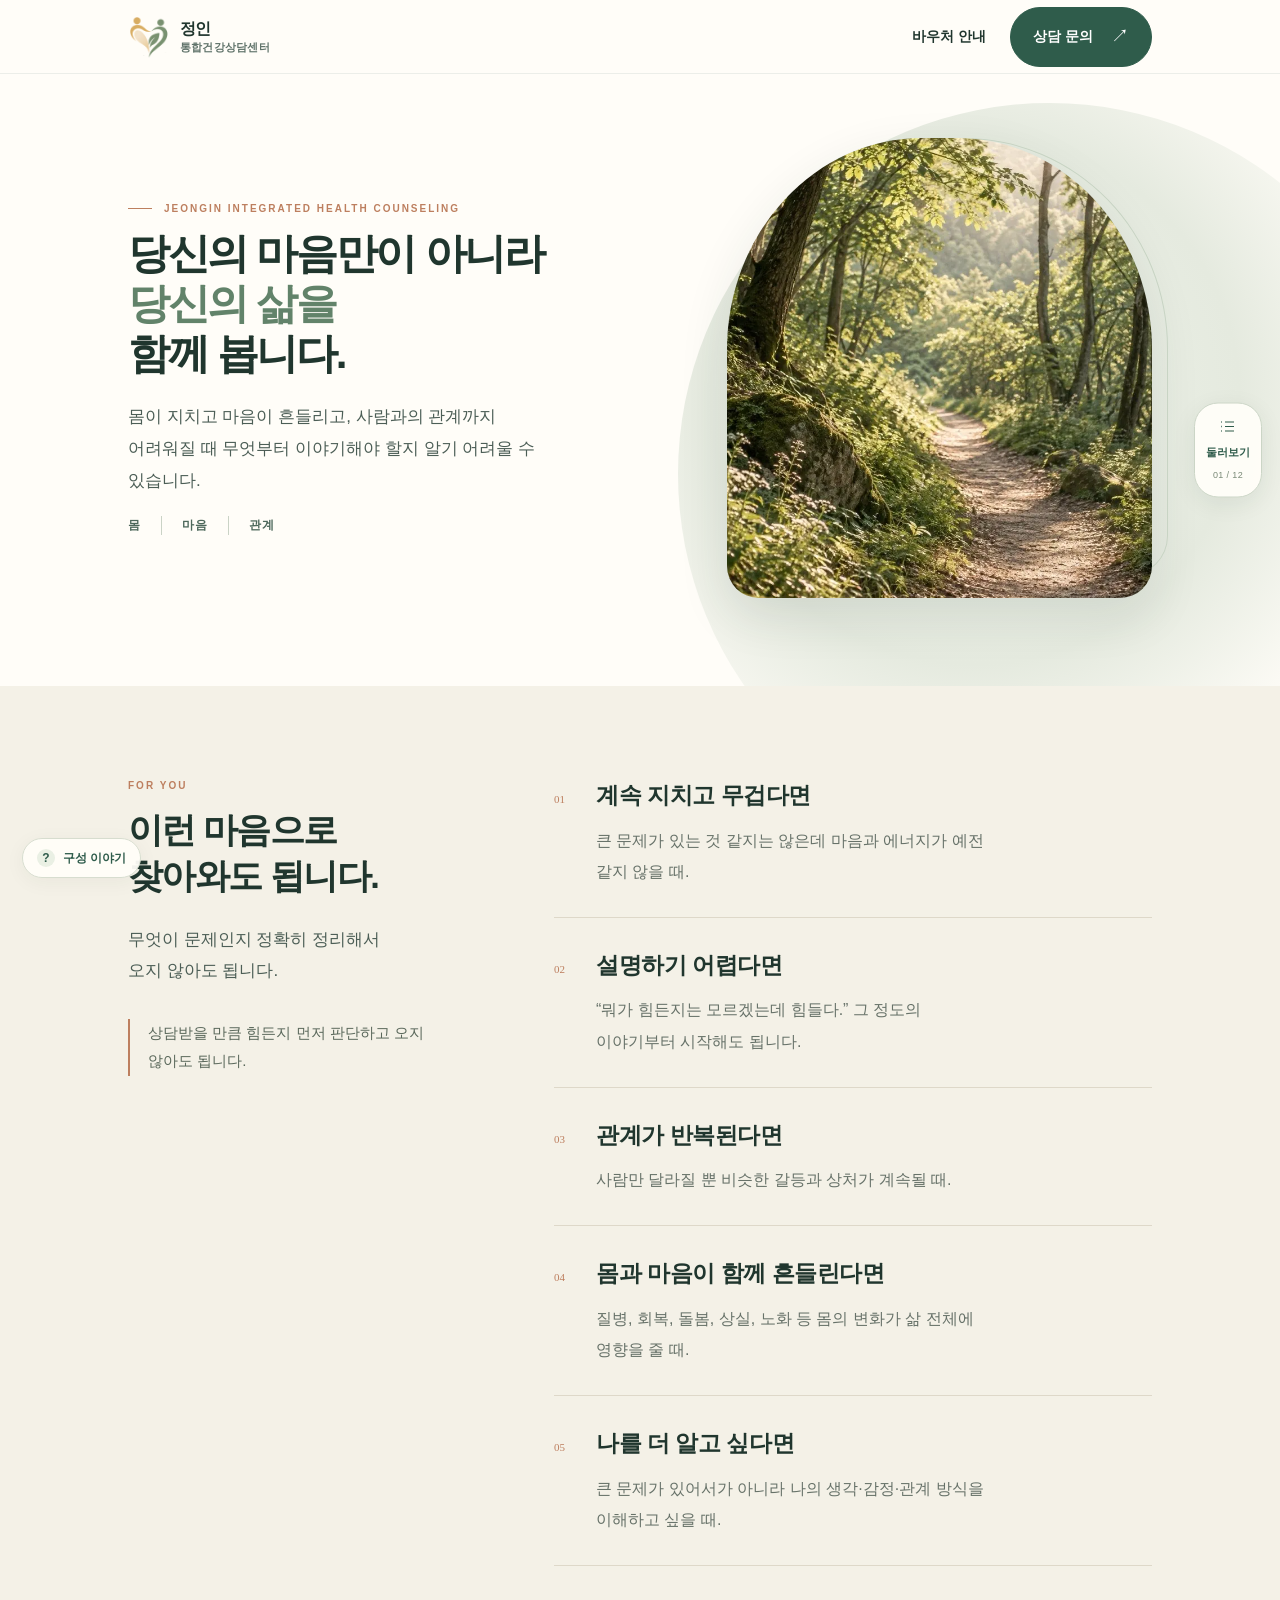
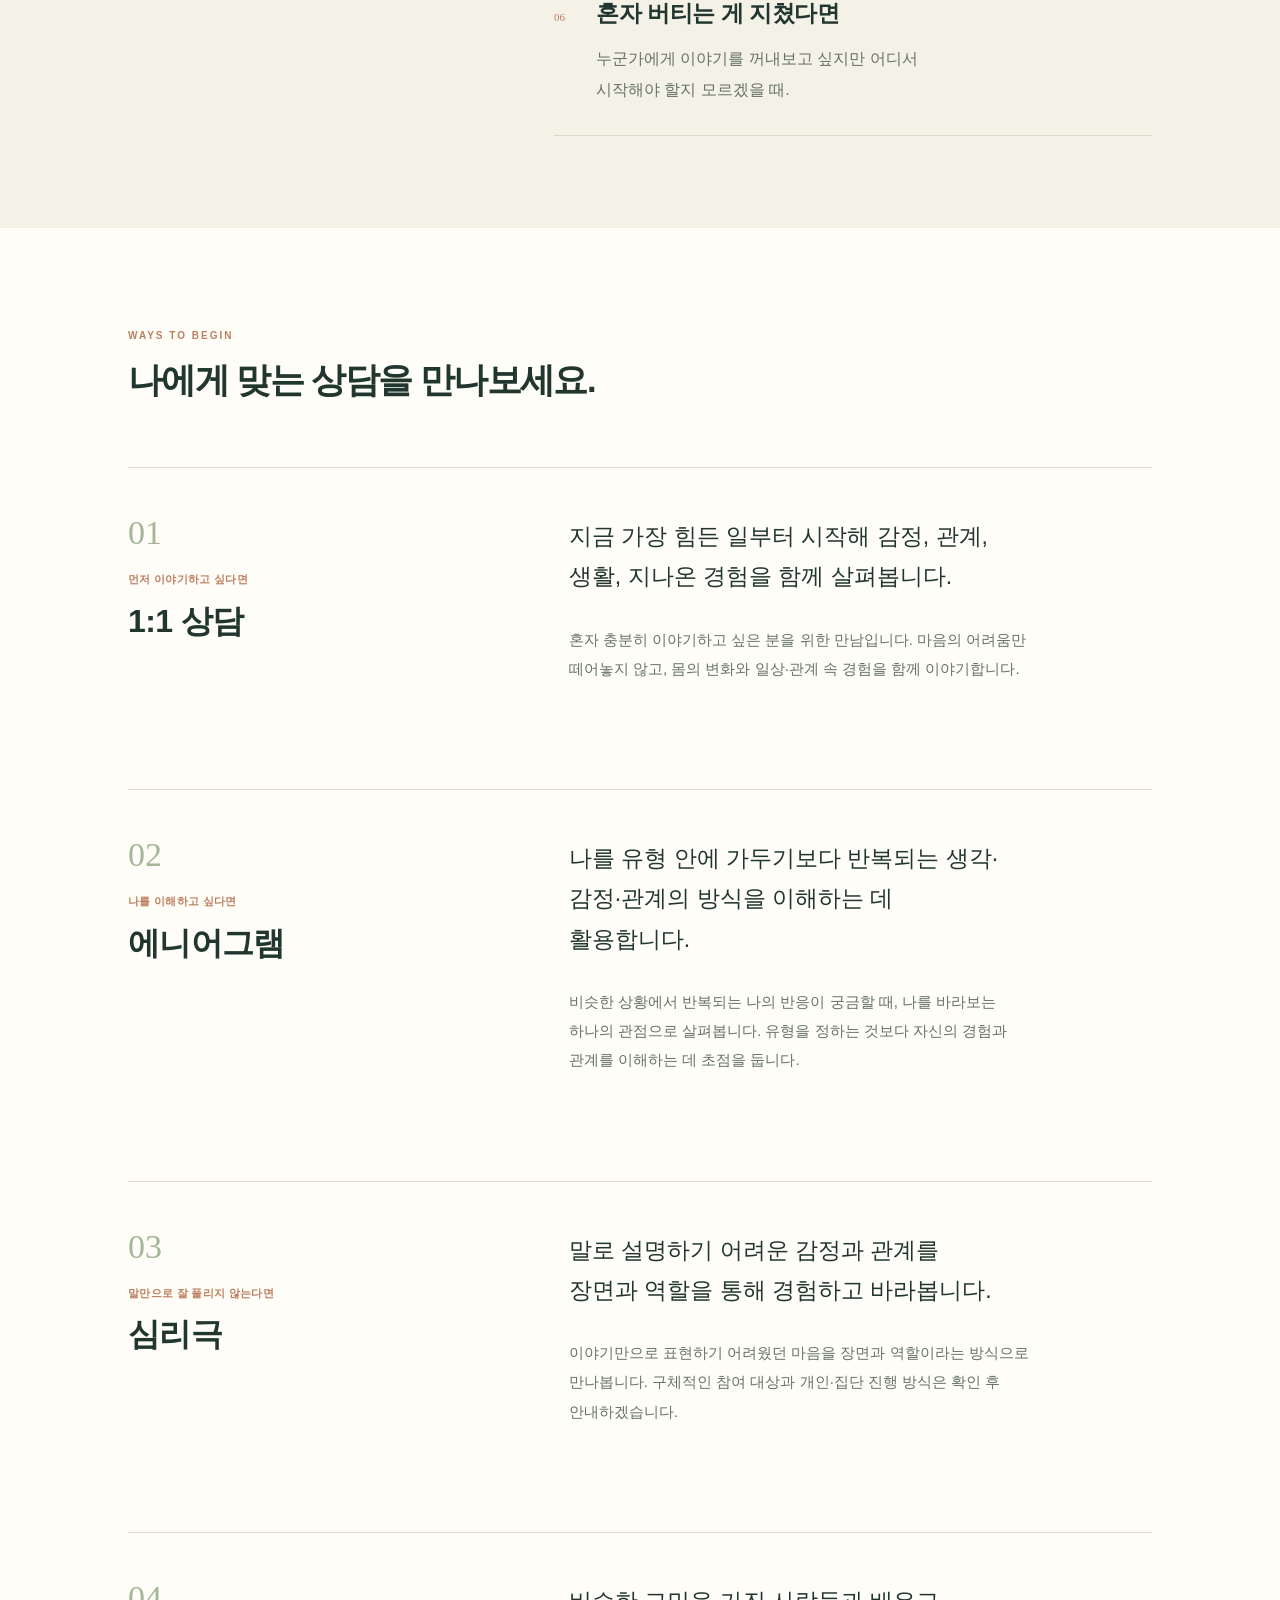
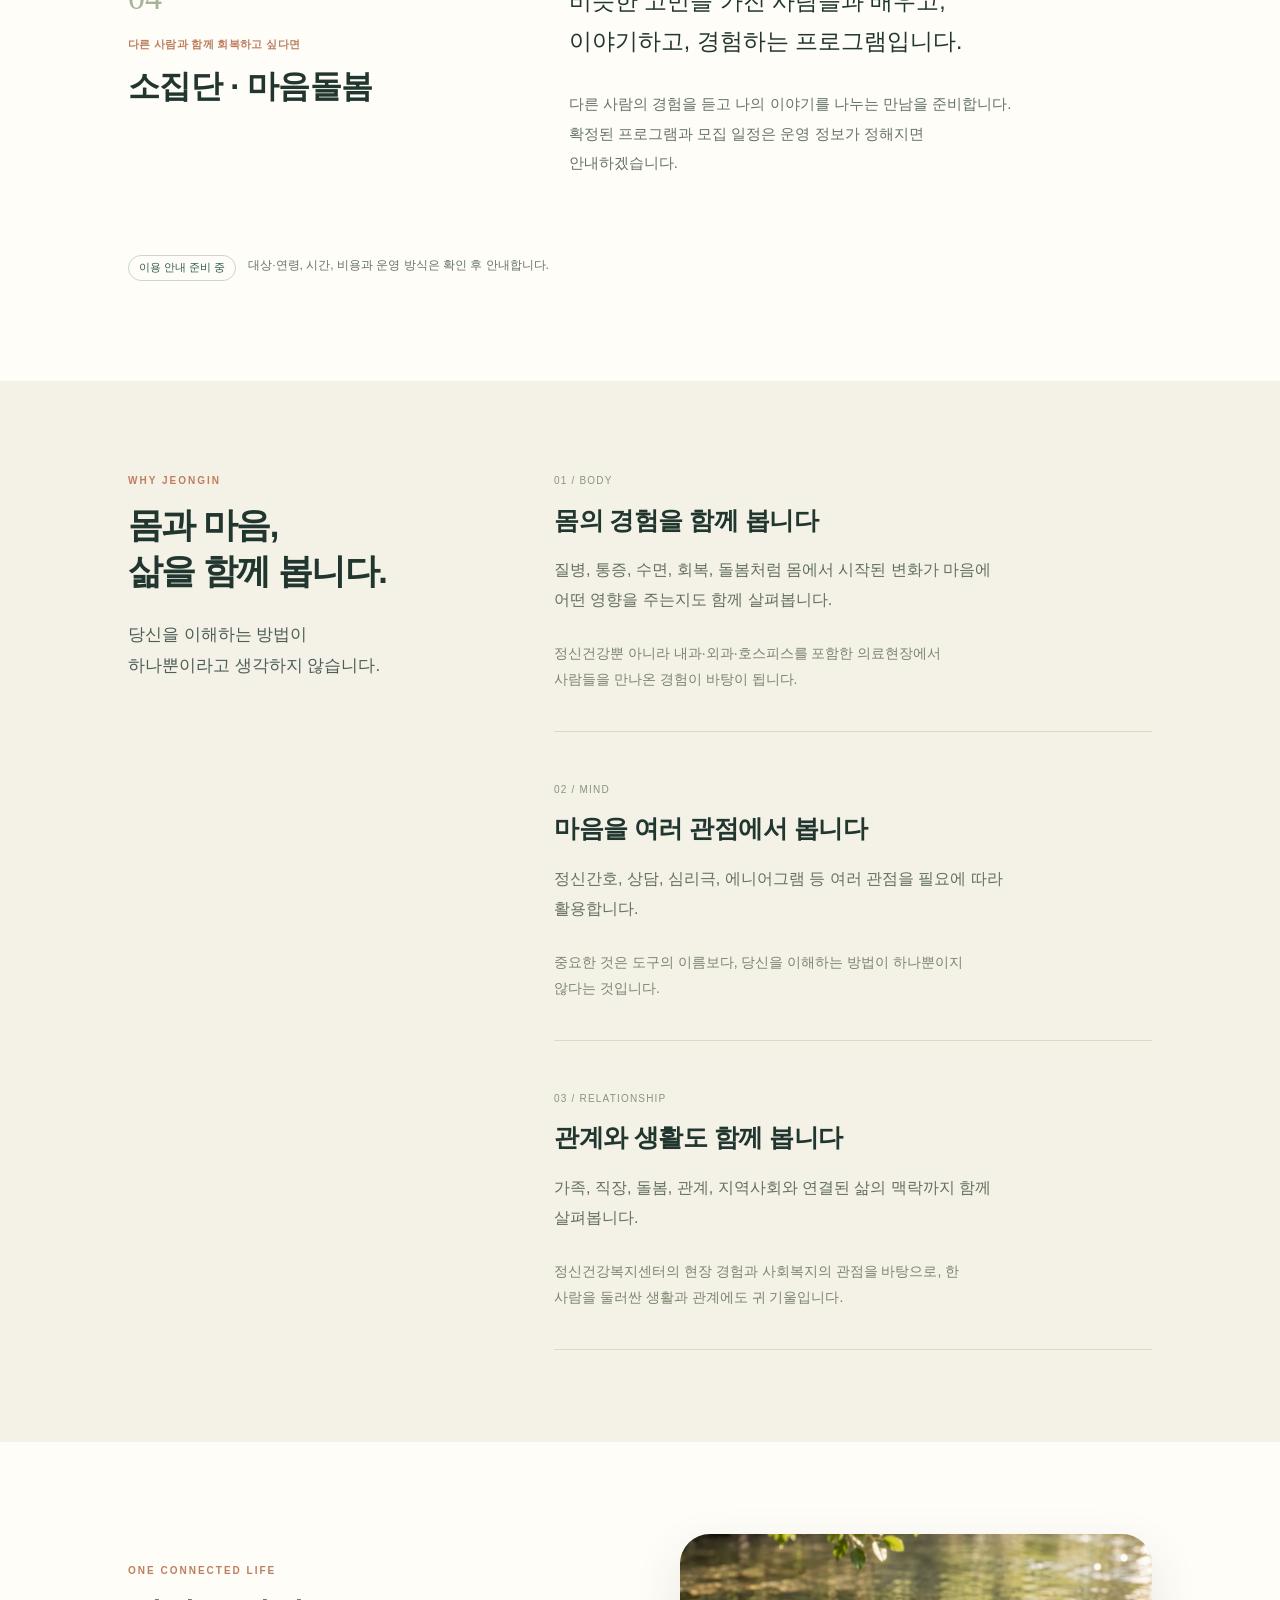
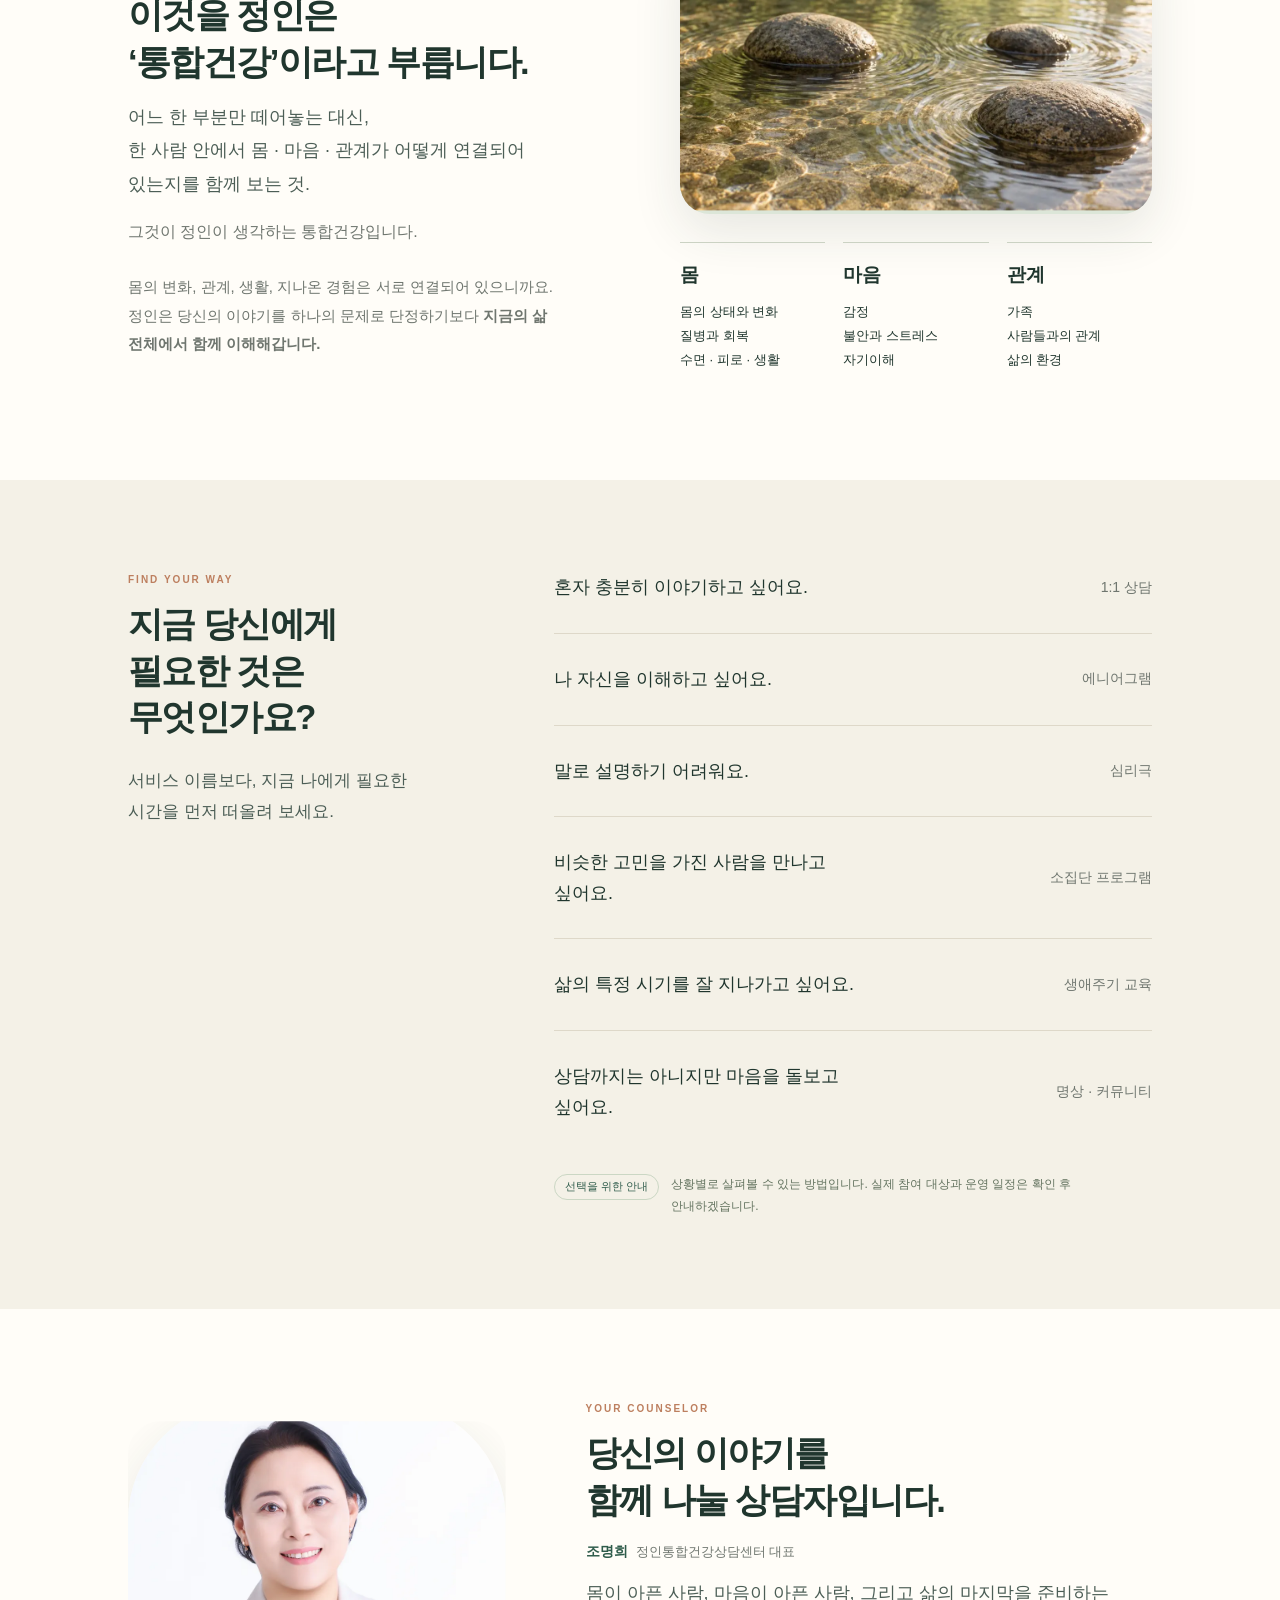
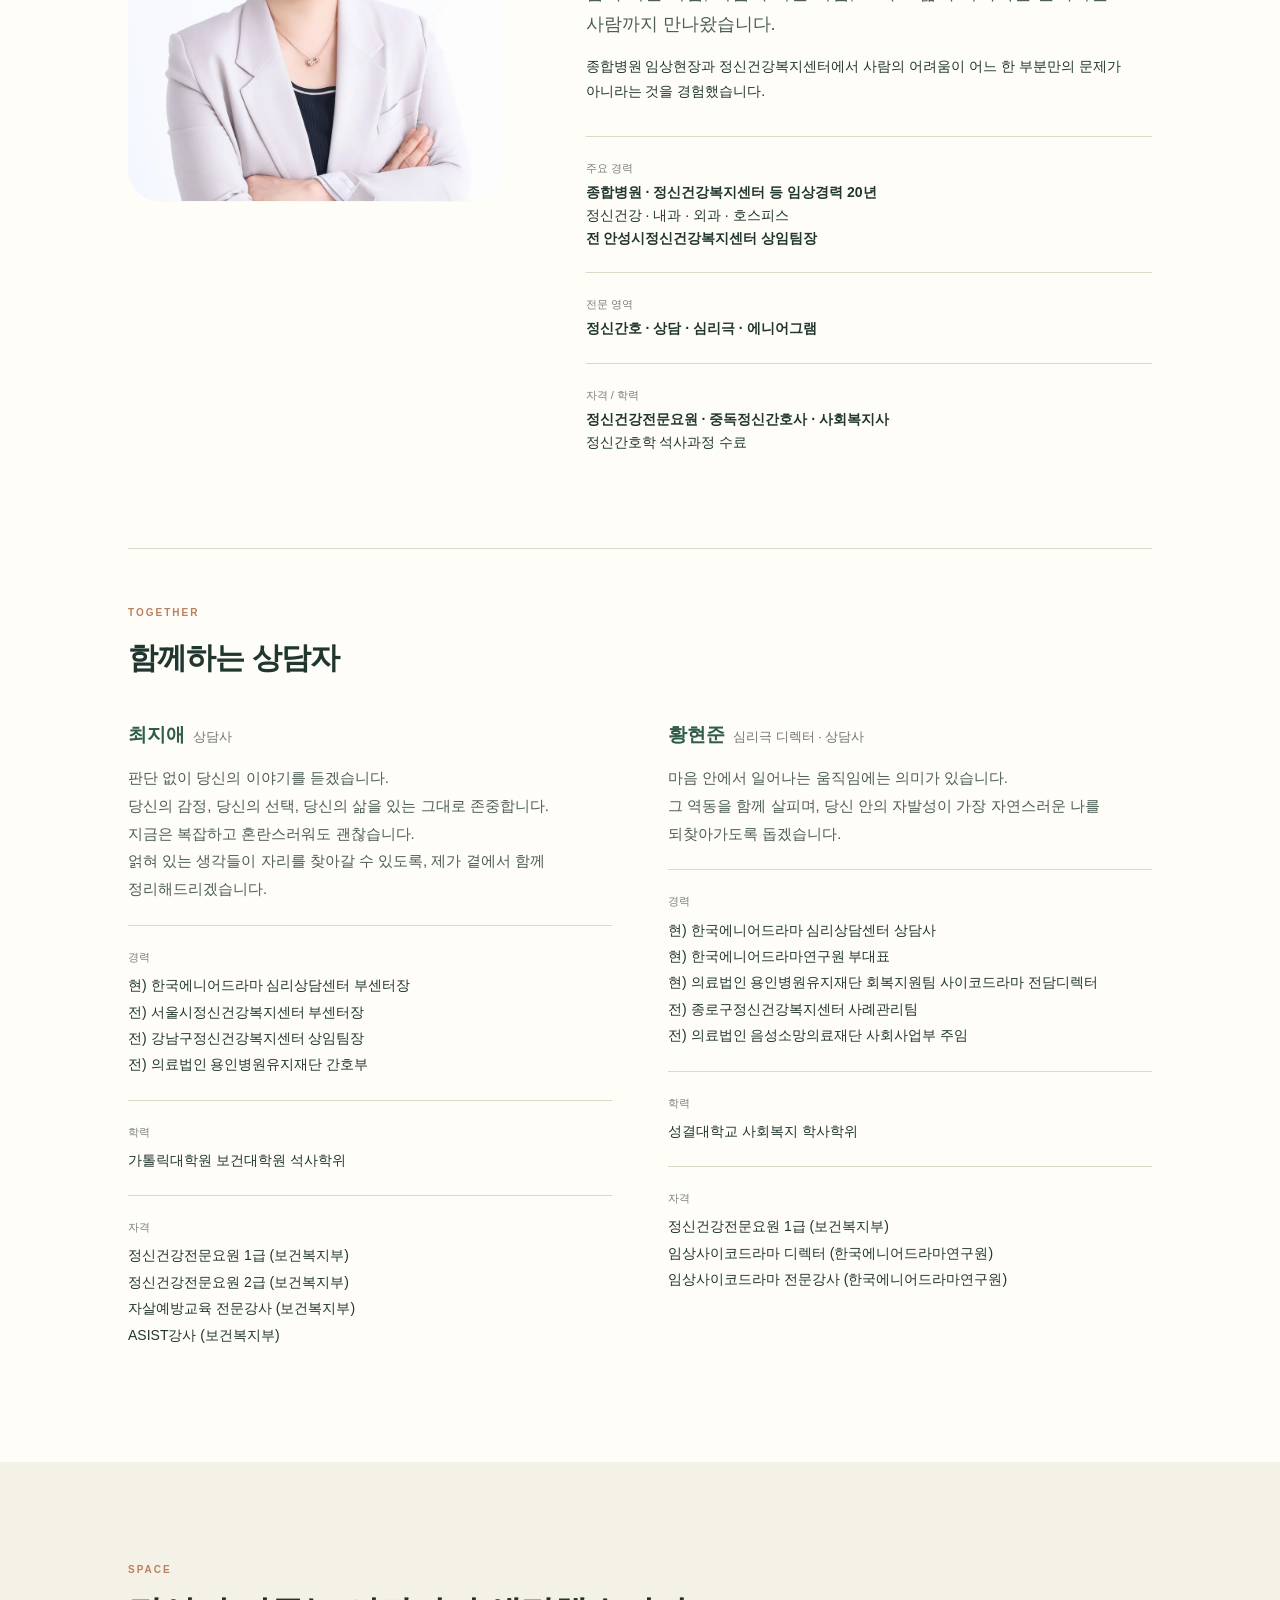
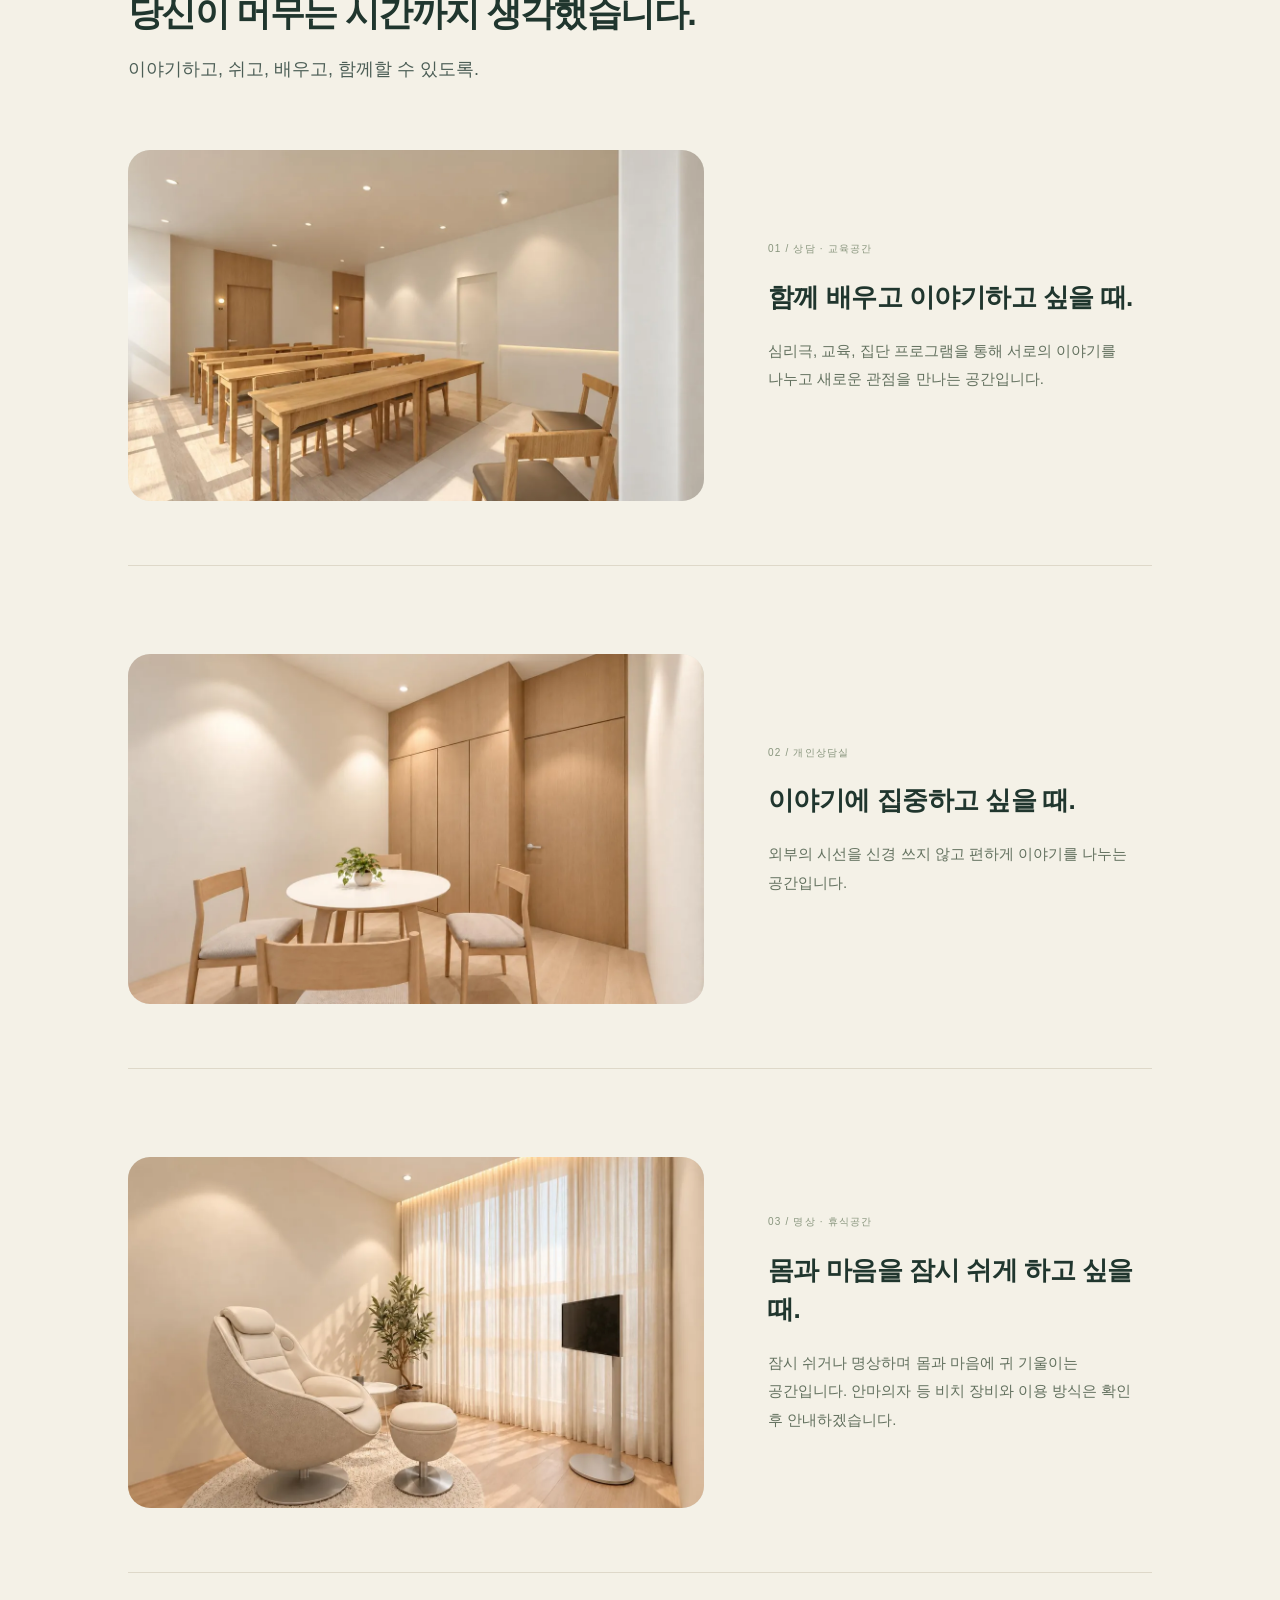
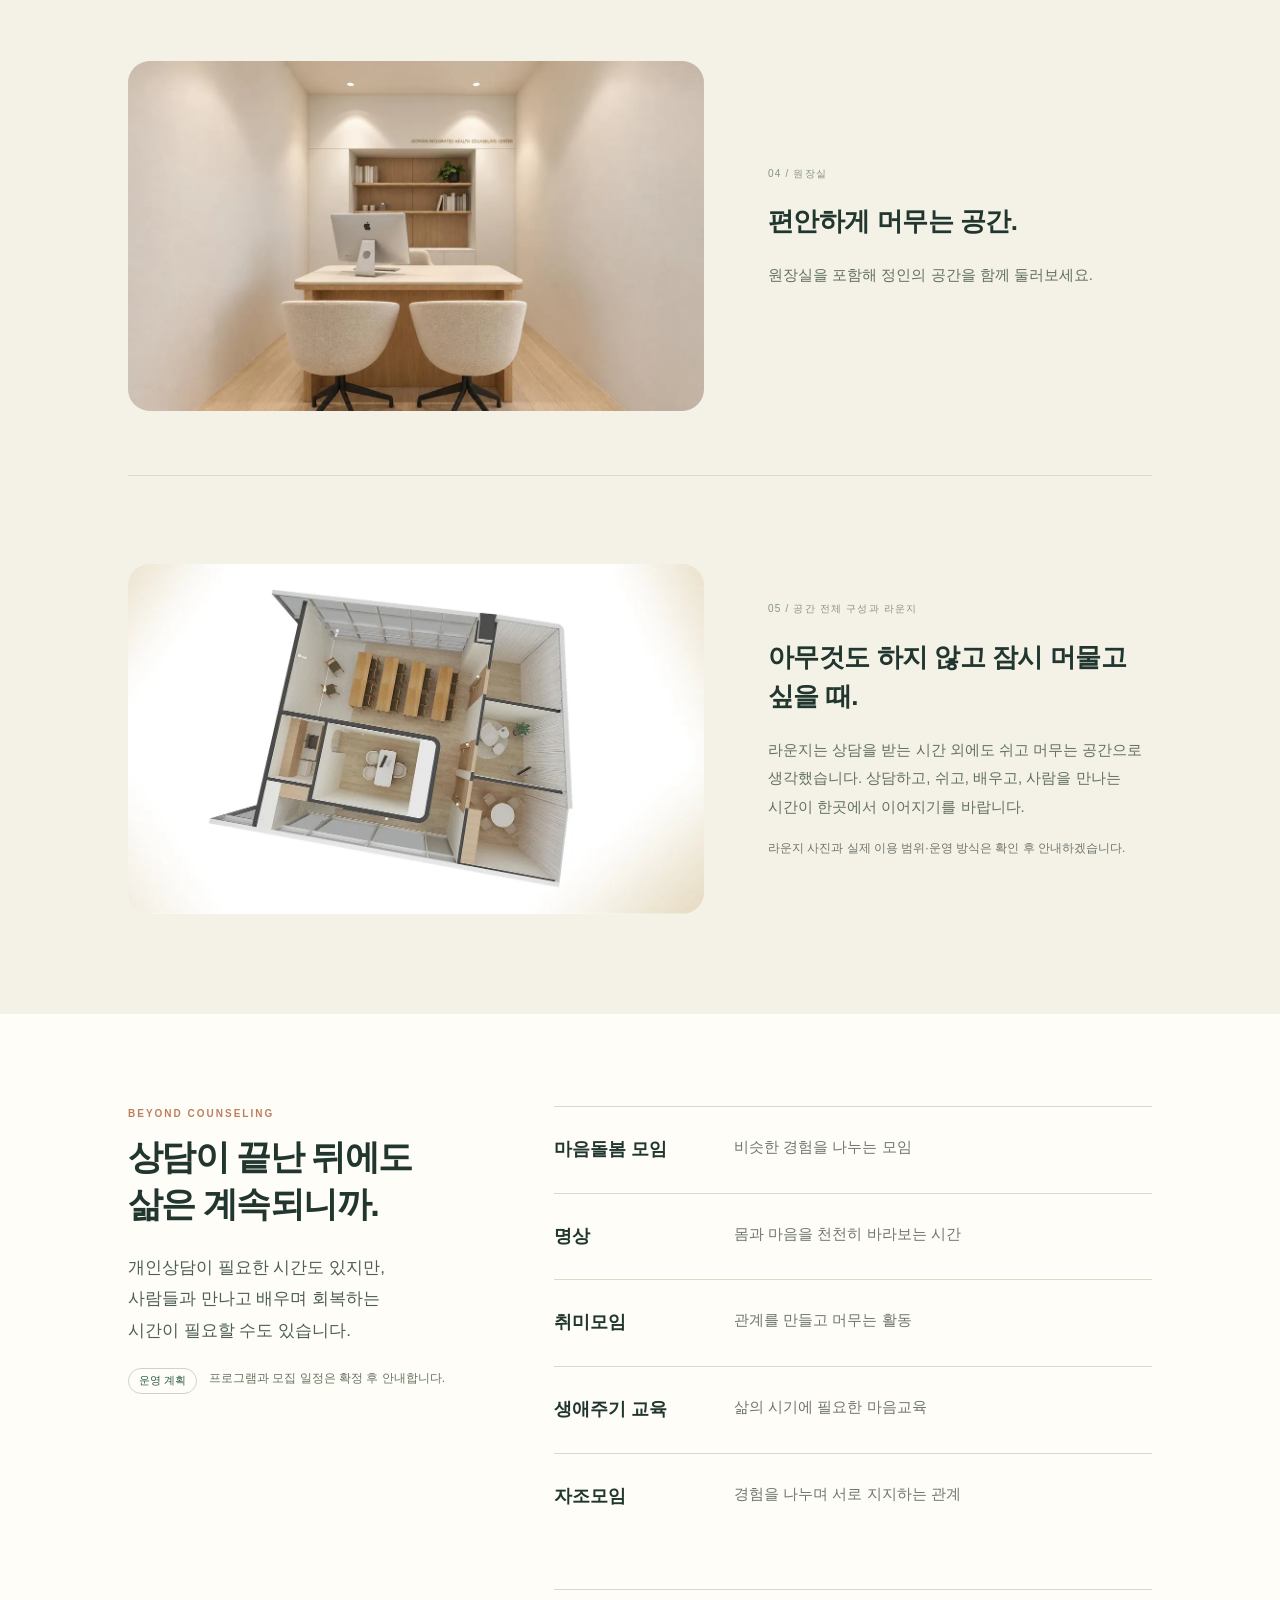
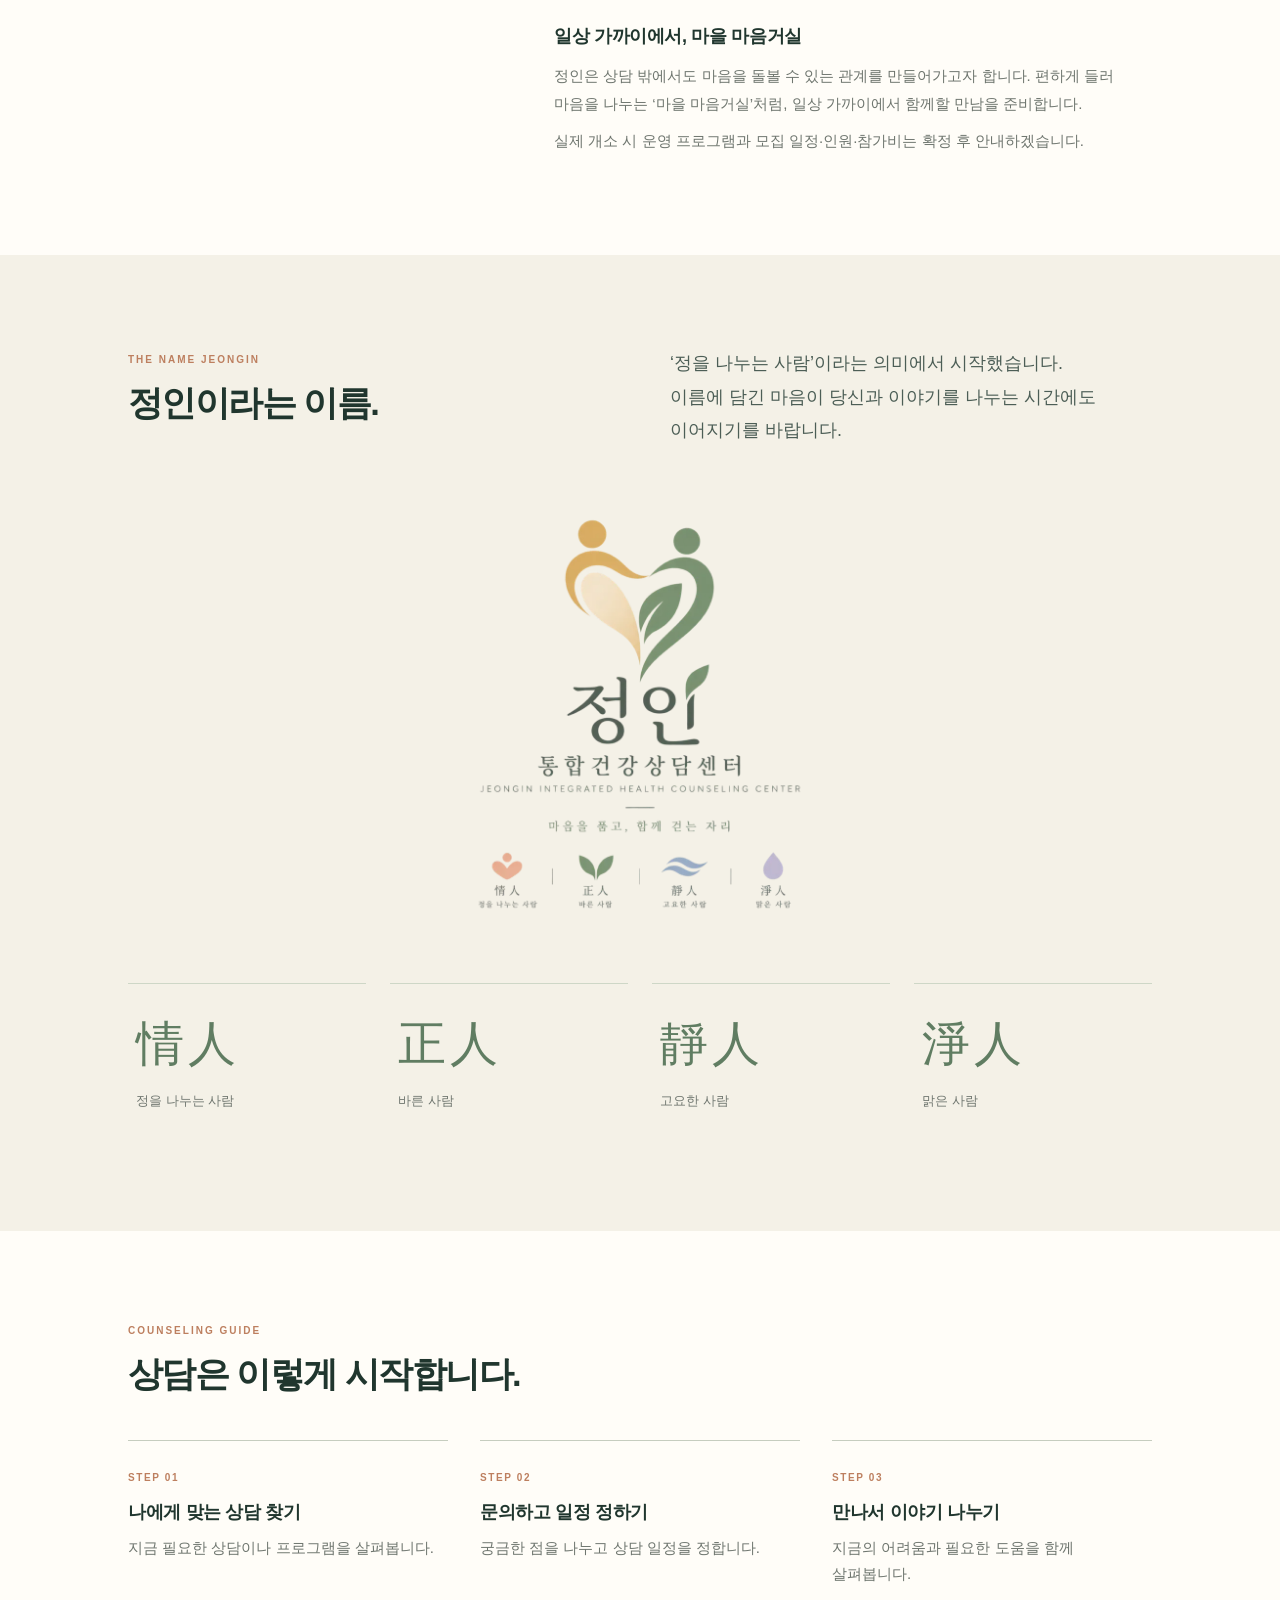
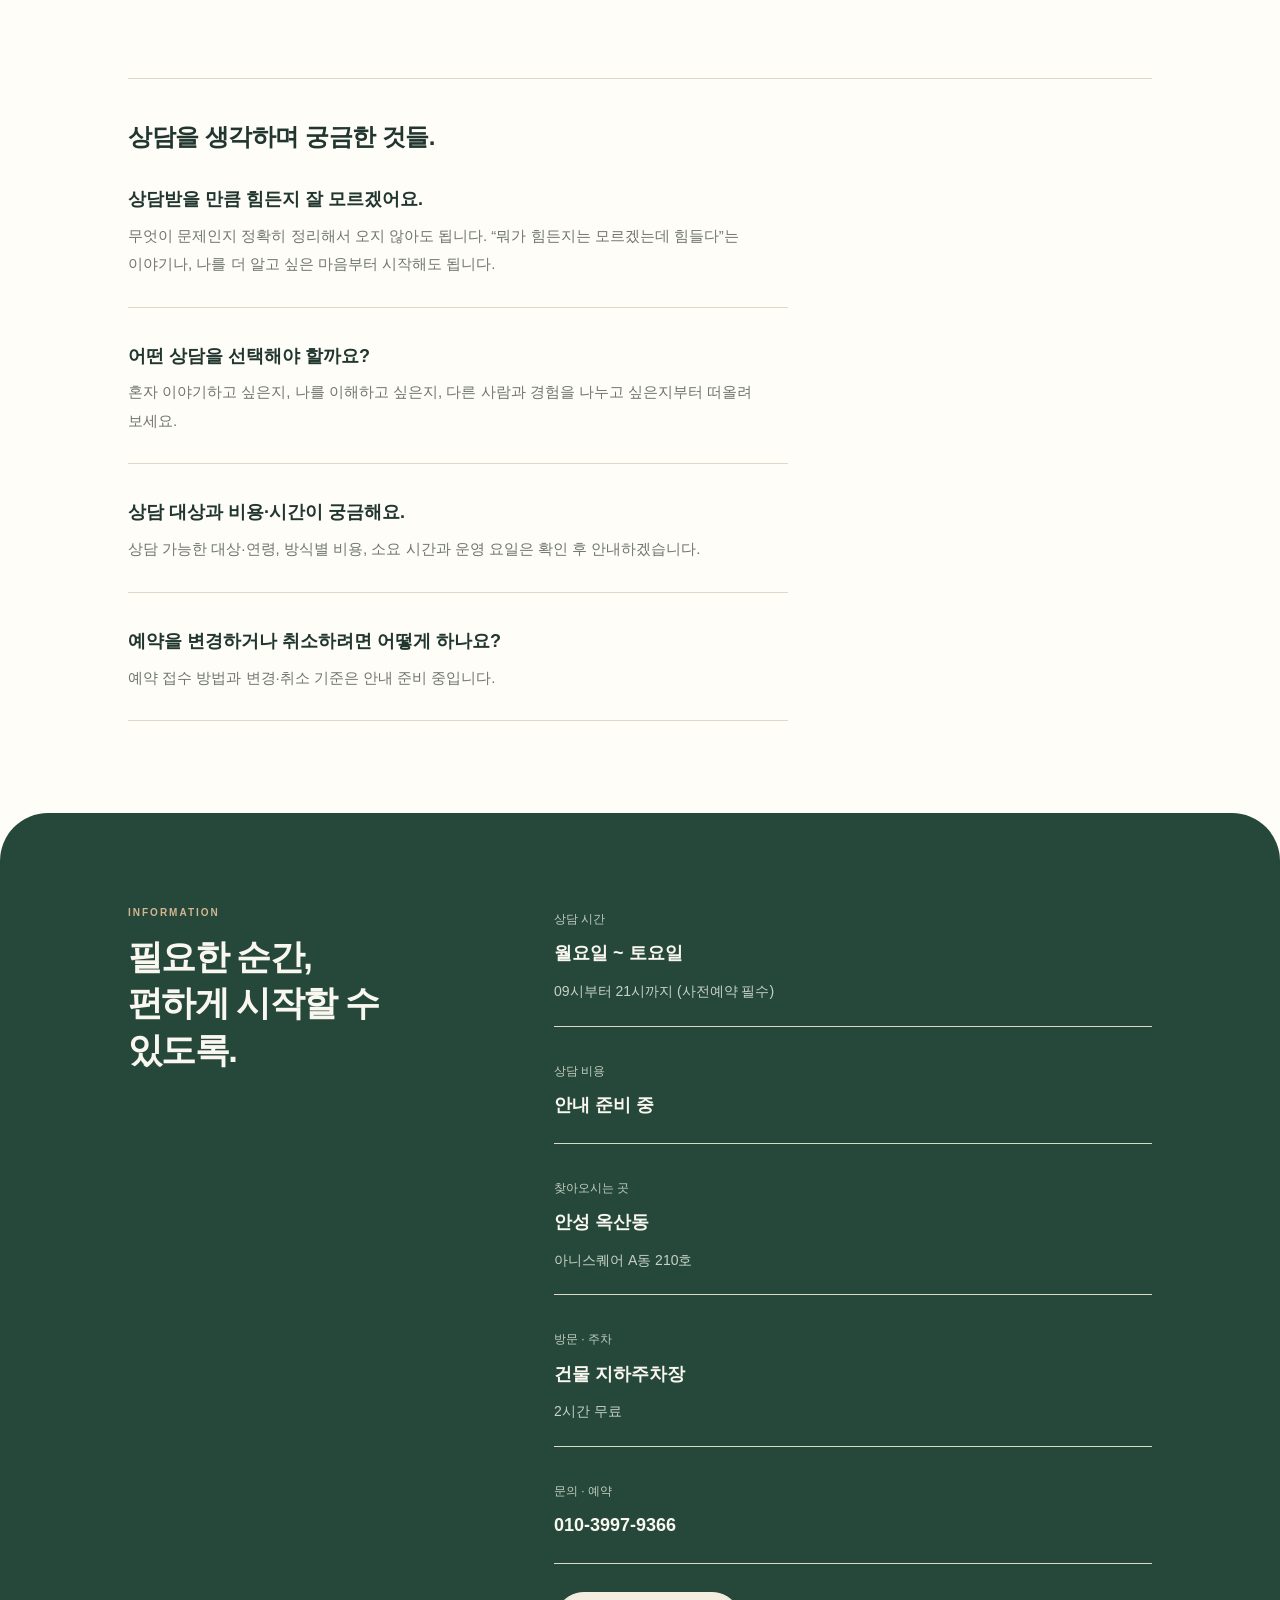
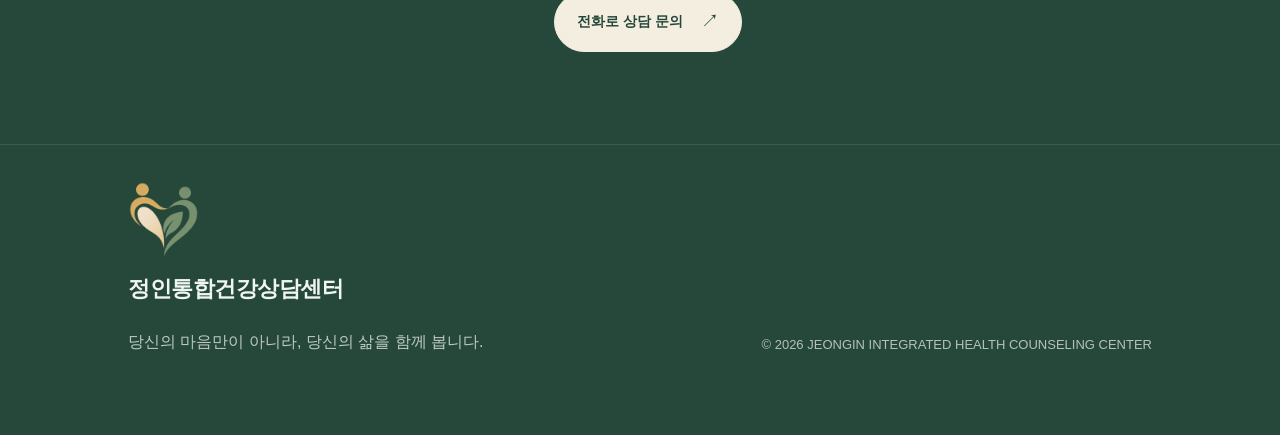
==== commit 05ce34e7: "feat: 상담자 2명 추가(최지애·황현준)와 대표 경력 문구 수정 대표 아래에 사진 없이 이름·소개말·경력·학력·자격을 보여주는 상담자 소개를 넣고, 대표 경력 첫 줄을 "종합병" ====
--- a/index.html
+++ b/index.html
@@ -7,7 +7,7 @@
 <meta name="description" content="당신의 마음만이 아니라 삶을 함께 보는 정인통합건강상담센터" />
 <meta name="theme-color" content="#2f5c4b" />
 <link rel="icon" href="assets/jeongin-symbol.svg?v=2" type="image/svg+xml" />
-<link rel="stylesheet" href="assets/site.css?v=simple-navigation-1" />
+<link rel="stylesheet" href="assets/site.css?v=team-1" />
 </head>
 <body>
 <div id="readingProgress" aria-hidden="true"></div>
@@ -140,11 +140,35 @@
       <p>종합병원 임상현장과 정신건강복지센터에서 사람의 어려움이 어느 한 부분만의 문제가 아니라는 것을 경험했습니다.</p>
       <div class="credentials">
       <div class="profile-facts">
-        <div class="fact"><small>주요 경력</small><b>종합병원 임상 경력 10년</b><br>정신건강 · 내과 · 외과 · 호스피스<br><b>전 안성시정신건강복지센터 상임팀장</b></div>
+        <div class="fact"><small>주요 경력</small><b>종합병원 · 정신건강복지센터 등 임상경력 20년</b><br>정신건강 · 내과 · 외과 · 호스피스<br><b>전 안성시정신건강복지센터 상임팀장</b></div>
         <div class="fact"><small>전문 영역</small><b>정신간호 · 상담 · 심리극 · 에니어그램</b></div>
         <div class="fact"><small>자격 / 학력</small><b>정신건강전문요원 · 중독정신간호사 · 사회복지사</b><br>정신간호학 석사과정 수료</div>
       </div>
       </div>
+    </div>
+  </div>
+  <div class="container team">
+    <div class="kicker">TOGETHER</div>
+    <h3 class="team-heading">함께하는 상담자</h3>
+    <div class="team-list">
+      <article class="team-member">
+        <p class="counselor-name">최지애<span>상담사</span></p>
+        <p class="team-quote">판단 없이 당신의 이야기를 듣겠습니다.<br>당신의 감정, 당신의 선택, 당신의 삶을 있는 그대로 존중합니다.<br>지금은 복잡하고 혼란스러워도 괜찮습니다.<br>얽혀 있는 생각들이 자리를 찾아갈 수 있도록, 제가 곁에서 함께 정리해드리겠습니다.</p>
+        <div class="team-facts">
+          <div class="fact"><small>경력</small><ul><li>현) 한국에니어드라마 심리상담센터 부센터장</li><li>전) 서울시정신건강복지센터 부센터장</li><li>전) 강남구정신건강복지센터 상임팀장</li><li>전) 의료법인 용인병원유지재단 간호부</li></ul></div>
+          <div class="fact"><small>학력</small><ul><li>가톨릭대학원 보건대학원 석사학위</li></ul></div>
+          <div class="fact"><small>자격</small><ul><li>정신건강전문요원 1급 (보건복지부)</li><li>정신건강전문요원 2급 (보건복지부)</li><li>자살예방교육 전문강사 (보건복지부)</li><li>ASIST강사 (보건복지부)</li></ul></div>
+        </div>
+      </article>
+      <article class="team-member">
+        <p class="counselor-name">황현준<span>심리극 디렉터 · 상담사</span></p>
+        <p class="team-quote">마음 안에서 일어나는 움직임에는 의미가 있습니다.<br>그 역동을 함께 살피며, 당신 안의 자발성이 가장 자연스러운 나를 되찾아가도록 돕겠습니다.</p>
+        <div class="team-facts">
+          <div class="fact"><small>경력</small><ul><li>현) 한국에니어드라마 심리상담센터 상담사</li><li>현) 한국에니어드라마연구원 부대표</li><li>현) 의료법인 용인병원유지재단 회복지원팀 사이코드라마 전담디렉터</li><li>전) 종로구정신건강복지센터 사례관리팀</li><li>전) 의료법인 음성소망의료재단 사회사업부 주임</li></ul></div>
+          <div class="fact"><small>학력</small><ul><li>성결대학교 사회복지 학사학위</li></ul></div>
+          <div class="fact"><small>자격</small><ul><li>정신건강전문요원 1급 (보건복지부)</li><li>임상사이코드라마 디렉터 (한국에니어드라마연구원)</li><li>임상사이코드라마 전문강사 (한국에니어드라마연구원)</li></ul></div>
+        </div>
+      </article>
     </div>
   </div>
 </section>
@@ -297,7 +321,7 @@
 updateSection();
 
 // Observe individual pieces so long mobile sections never wait to become visible.
-const revealGroups='.cards,.perspectives,.triad,.profile-facts,.programs,.steps,.info-grid,.choice-list,.name-values,.faq-list';
+const revealGroups='.cards,.perspectives,.triad,.profile-facts,.programs,.steps,.info-grid,.choice-list,.name-values,.faq-list,.team-list';
 const revealTargets=new Set();
 document.querySelectorAll('main .kicker,main h1,main h2,main .lead,main .quote,.hero-copy .mini,.hero-copy .scroll-cue,.hero-copy > div[style],.hero-media,.axes > div > .visual-frame,.visual-caption,.profile > div:first-child,.profile > div > p:not(.lead)').forEach(el=>revealTargets.add(el));
 document.querySelectorAll(revealGroups).forEach(group=>{
--- a/assets/site.css
+++ b/assets/site.css
@@ -498,3 +498,15 @@
 /* The section index owns in-page navigation; these labels are reading content. */
 .choice-method{flex-shrink:0;font-size:14px;font-weight:500;color:var(--muted);line-height:1.7}
 picture{display:contents}
+
+/* 대표 아래에 사진 없이 이어지는 상담자 소개: 대표 소개와 같은 목록 글자 모양을 쓴다. */
+.team{margin-top:72px;padding-top:56px;border-top:1px solid var(--line)}
+.team-heading{font-size:clamp(24px,2.4vw,30px);font-weight:600;letter-spacing:-.03em;margin:0 0 36px}
+.team-list{display:grid;grid-template-columns:1fr 1fr;gap:56px}
+.team-member{min-width:0}
+.team-member .counselor-name{margin-bottom:14px}
+.team-quote{font-size:15px;line-height:1.85;color:#4c5e56;margin:0}
+.team-facts{margin-top:22px}
+.team-facts .fact ul{list-style:none;margin:6px 0 0;padding:0}
+.team-facts .fact li{padding:2px 0;line-height:1.6;word-break:keep-all}
+@media(max-width:860px){.team{margin-top:56px;padding-top:44px}.team-list{grid-template-columns:1fr;gap:44px}}
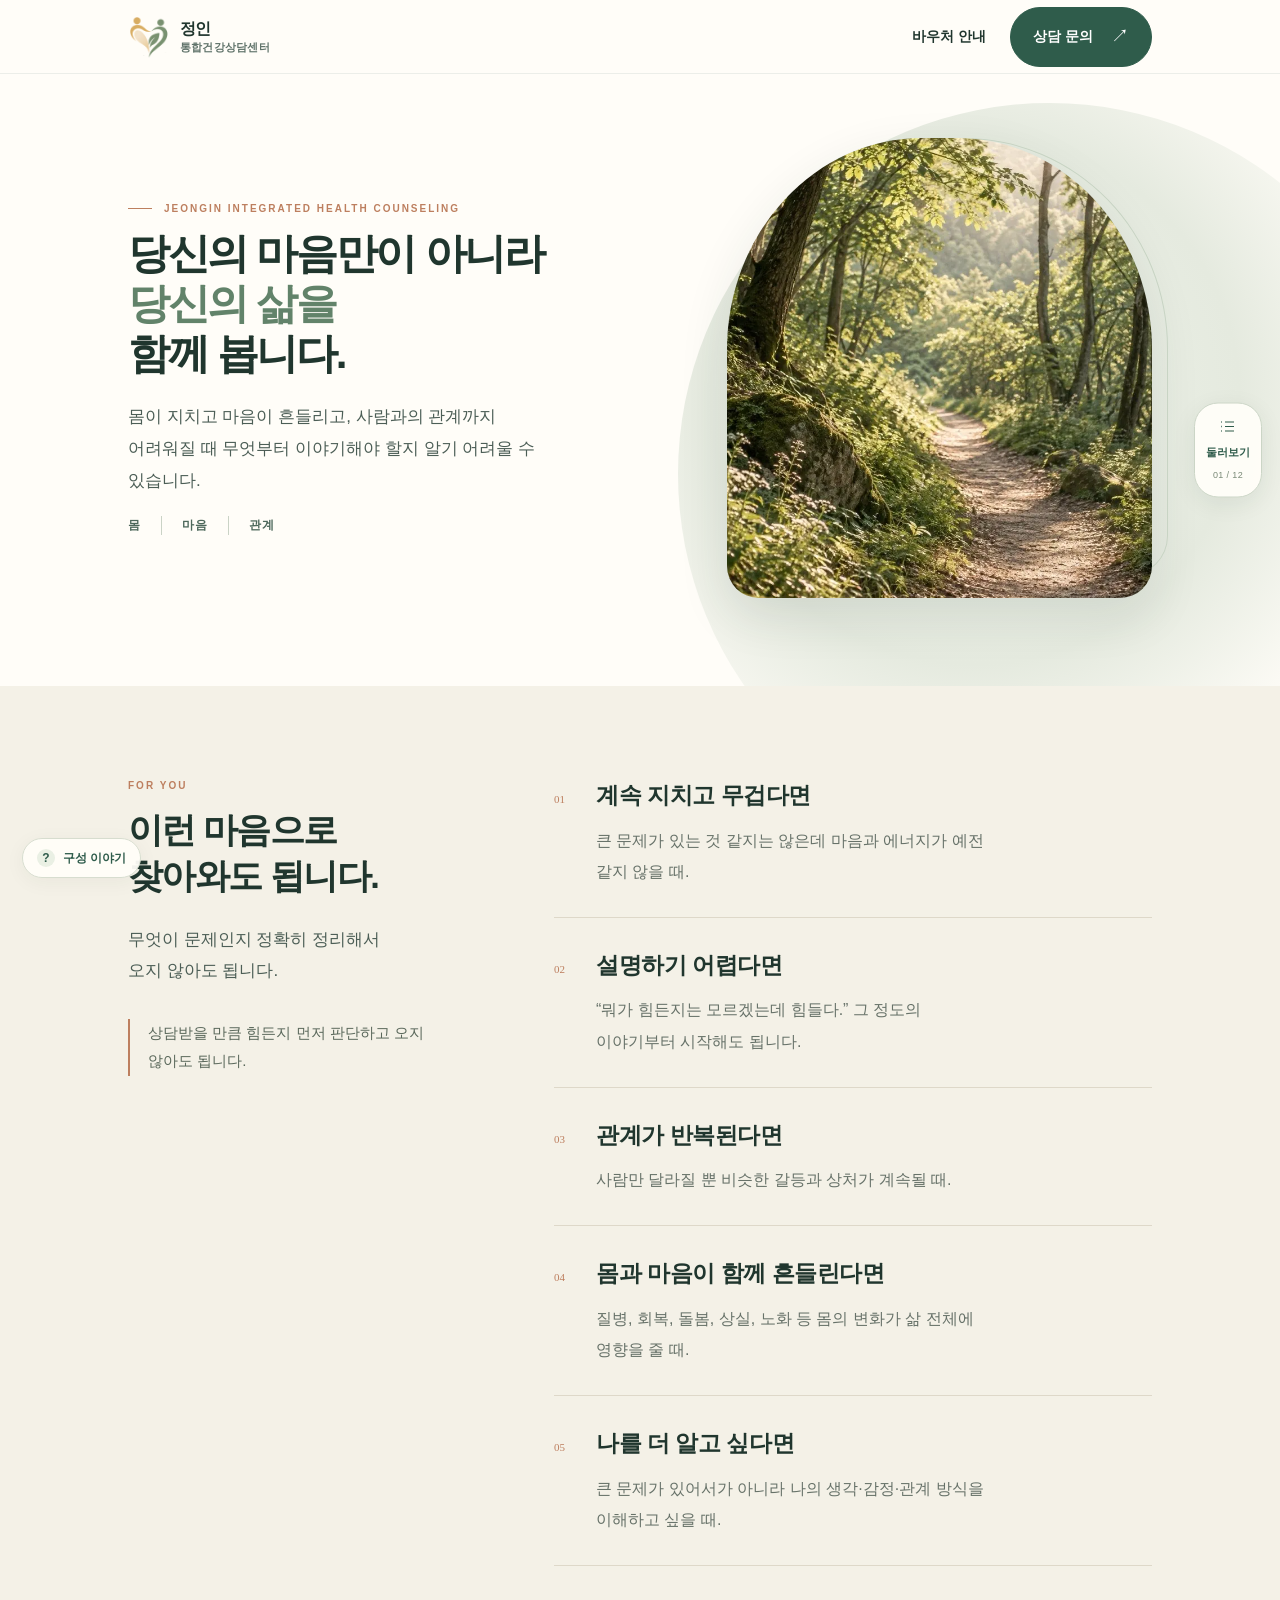
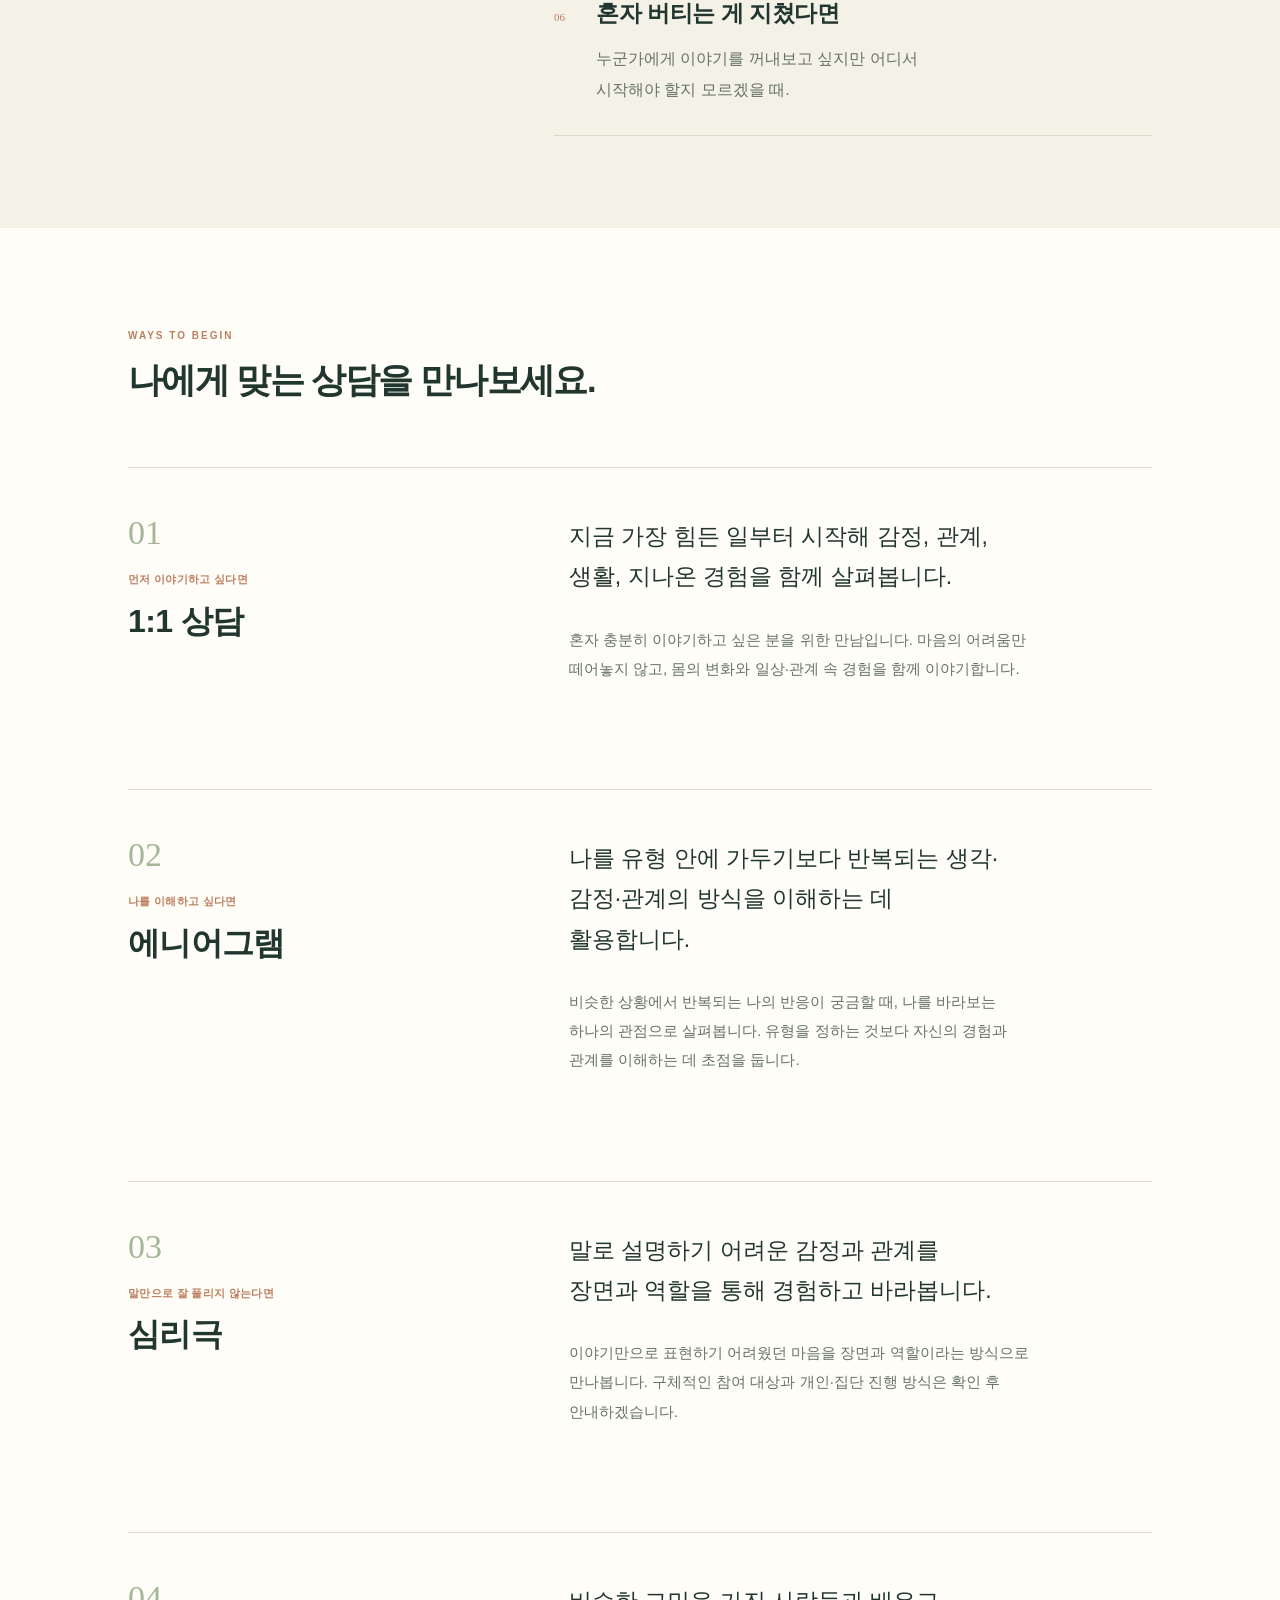
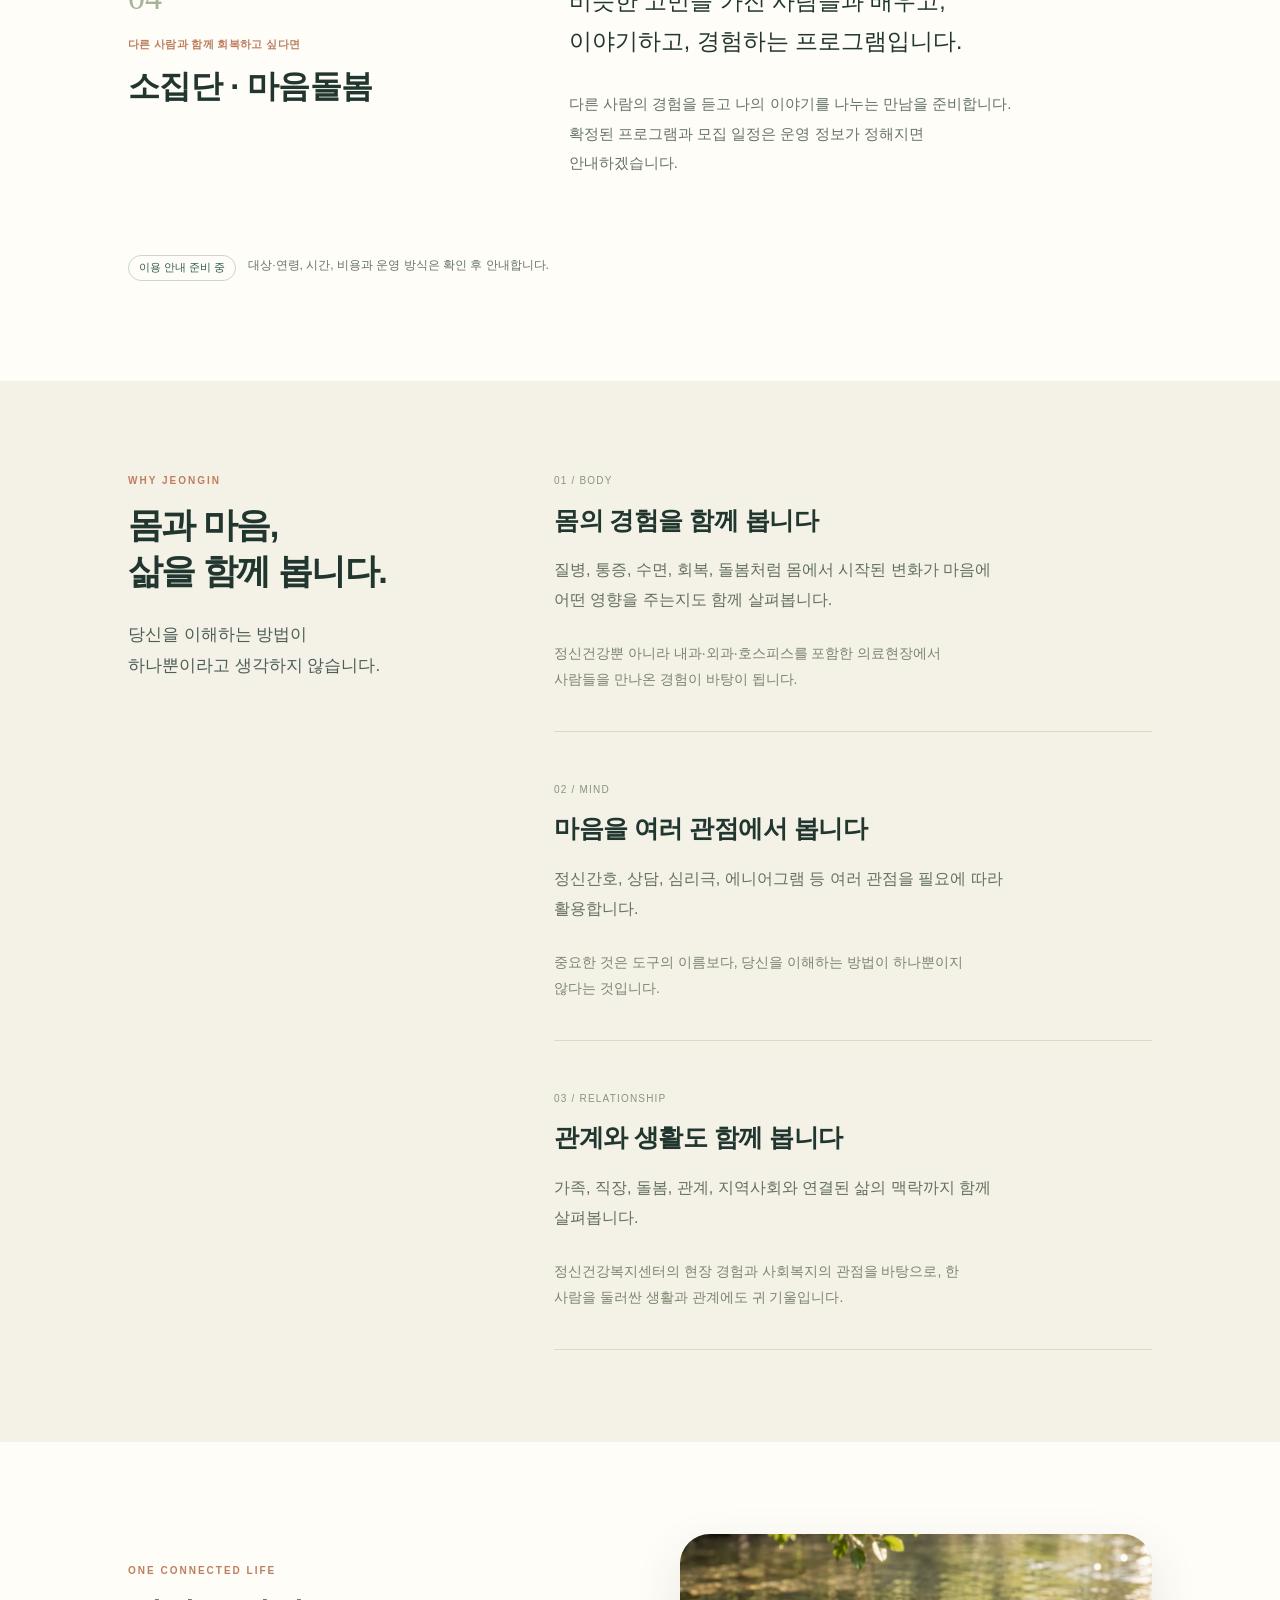
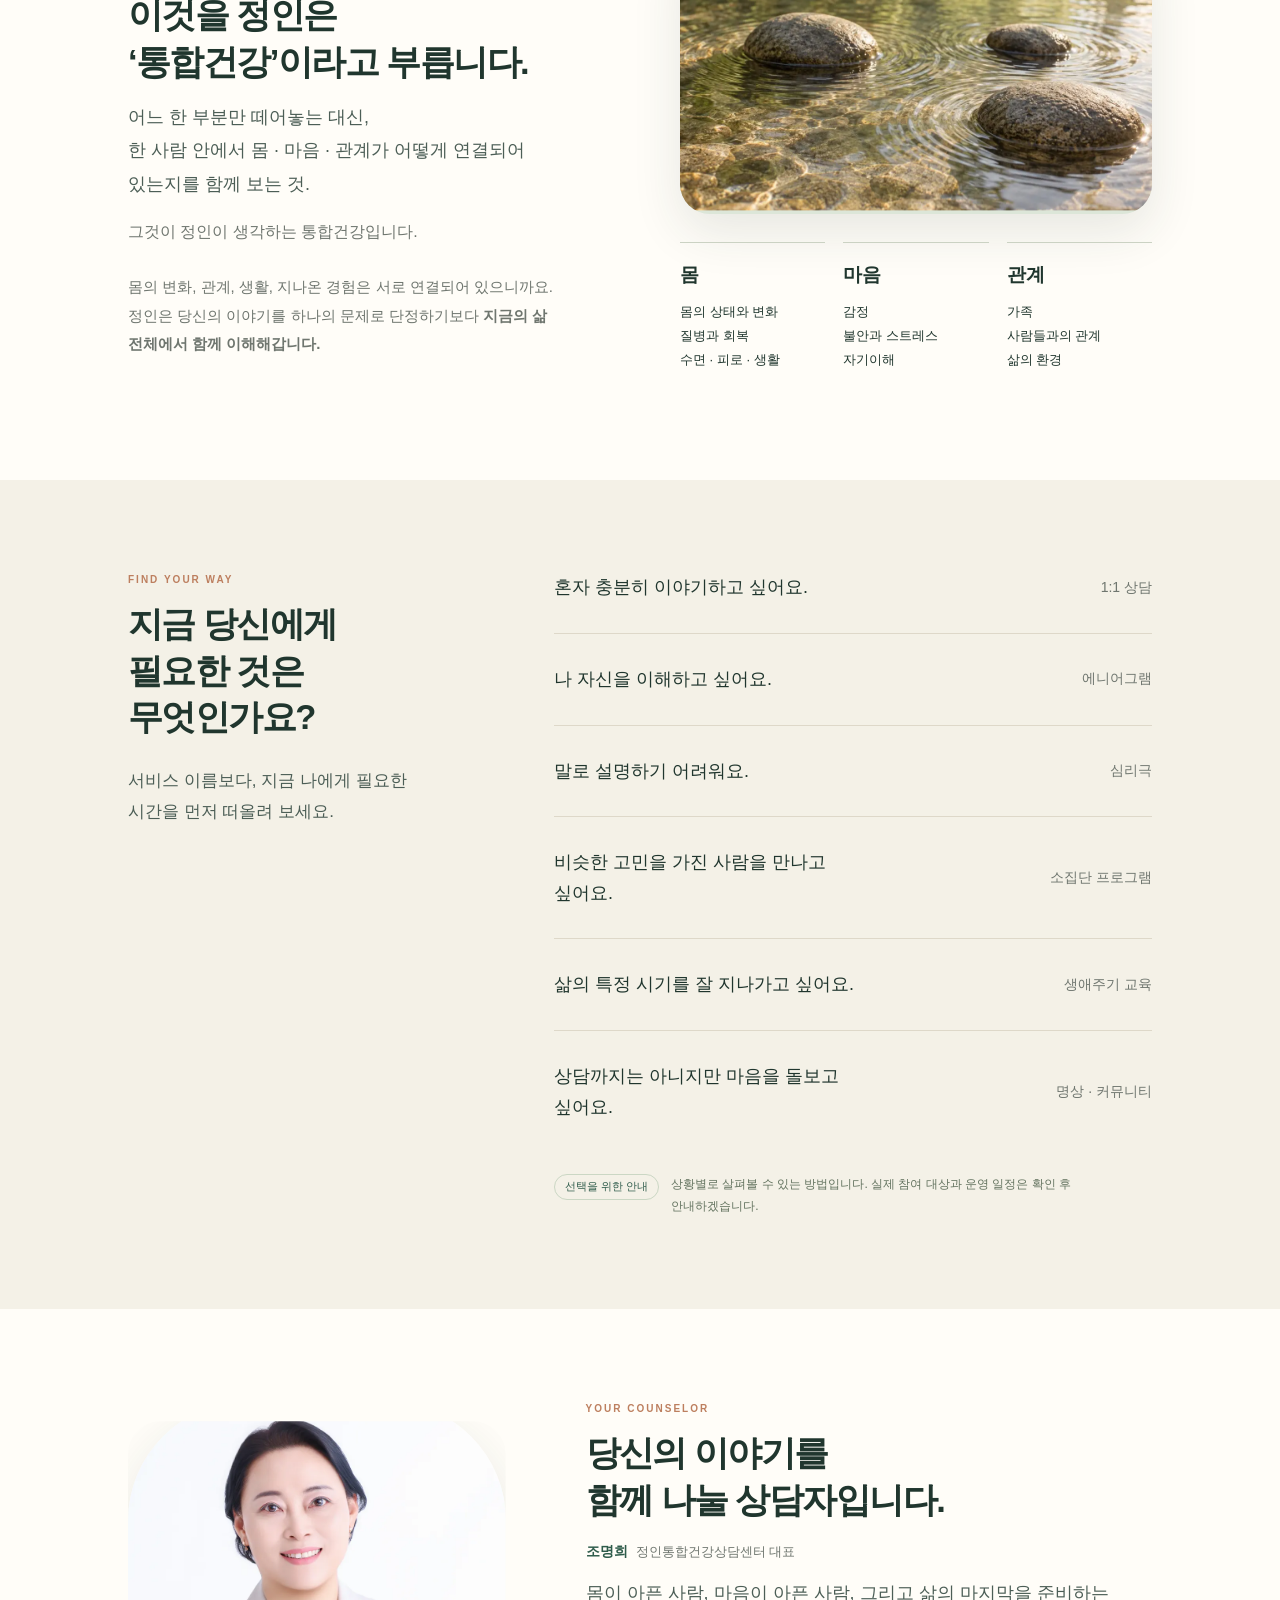
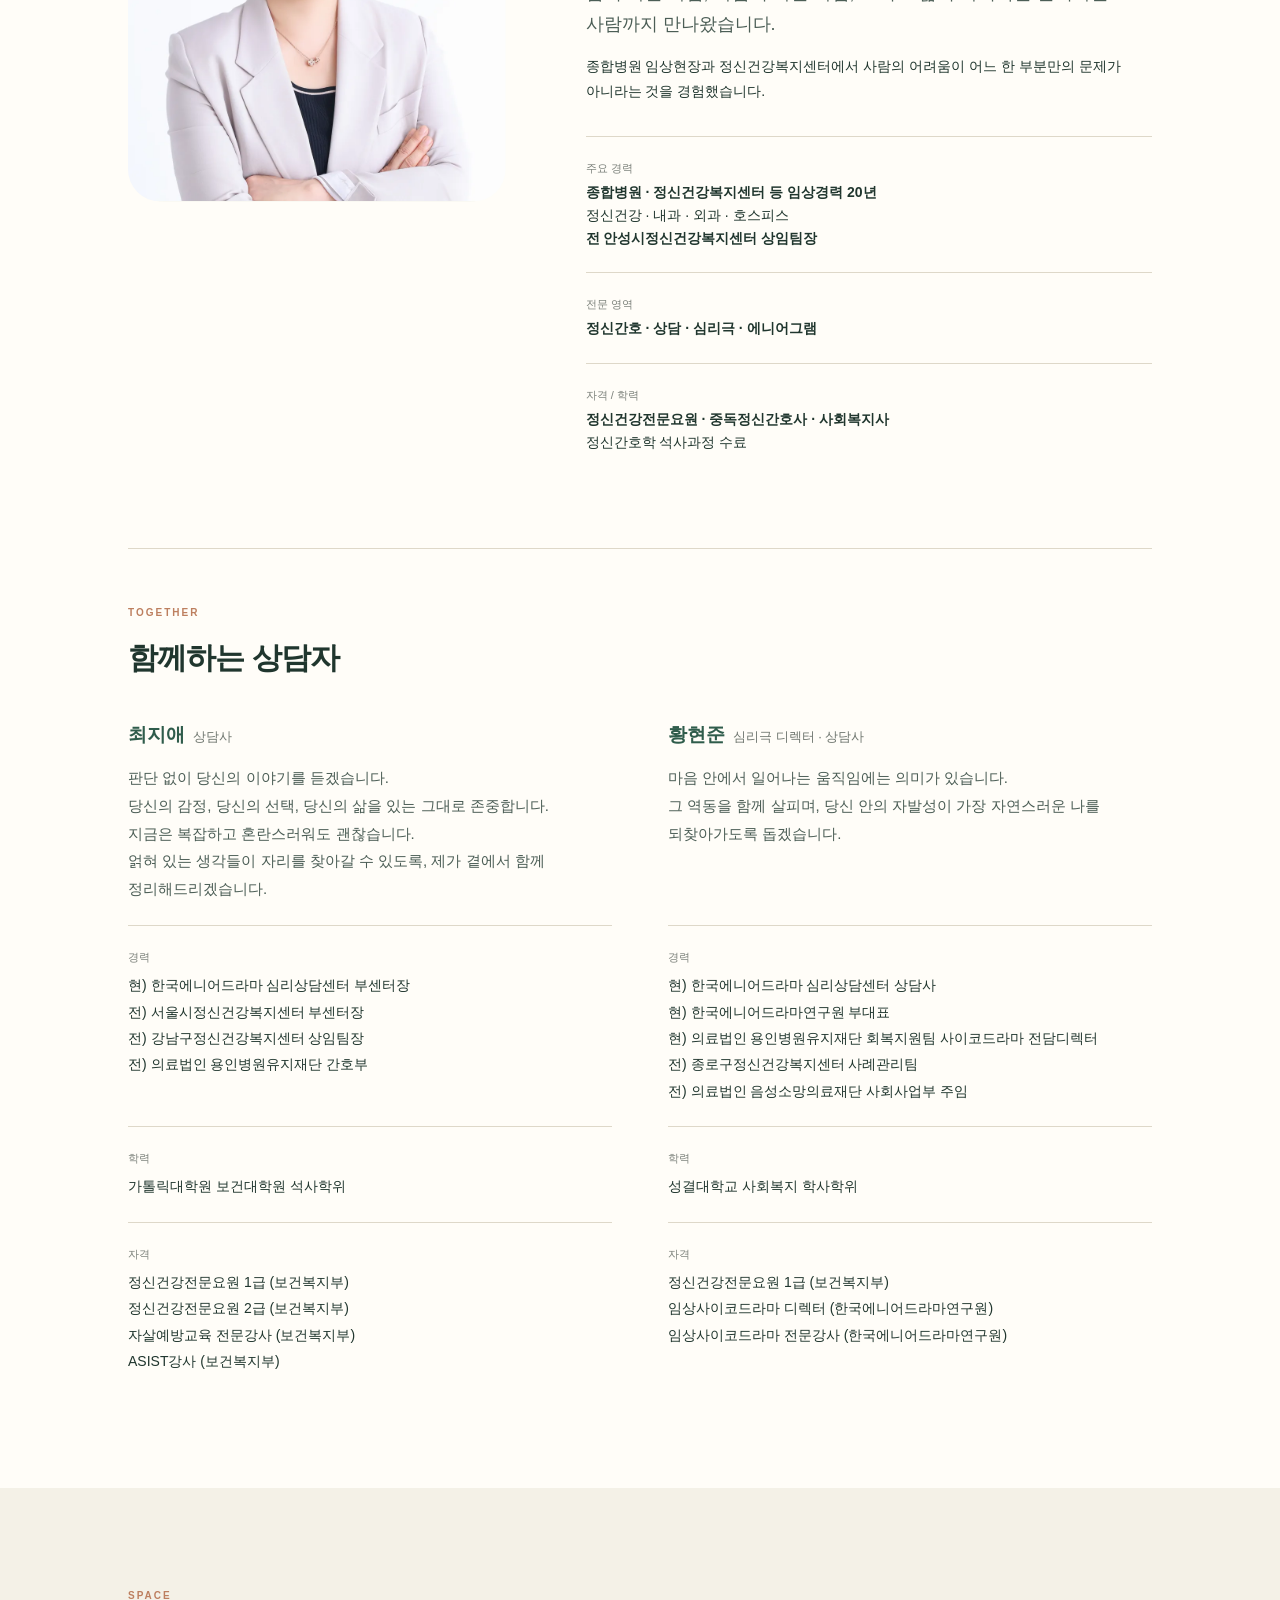
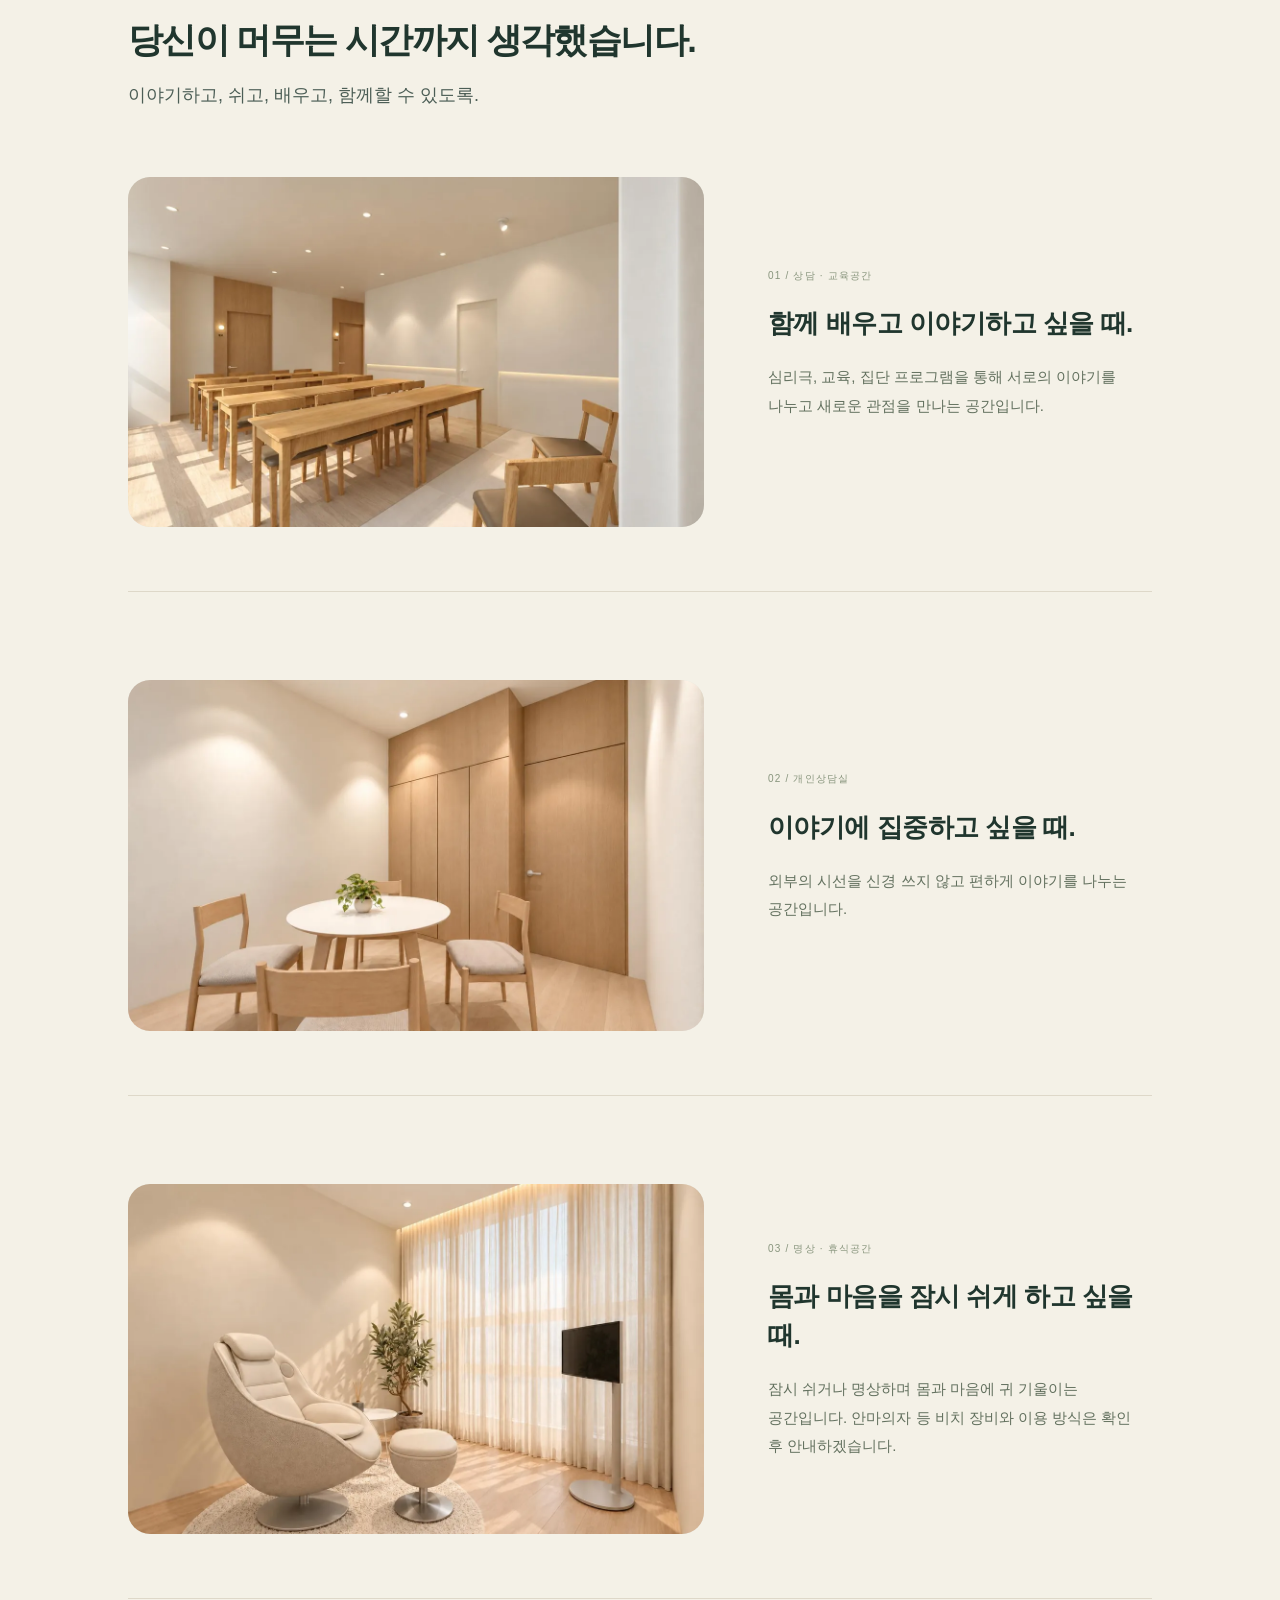
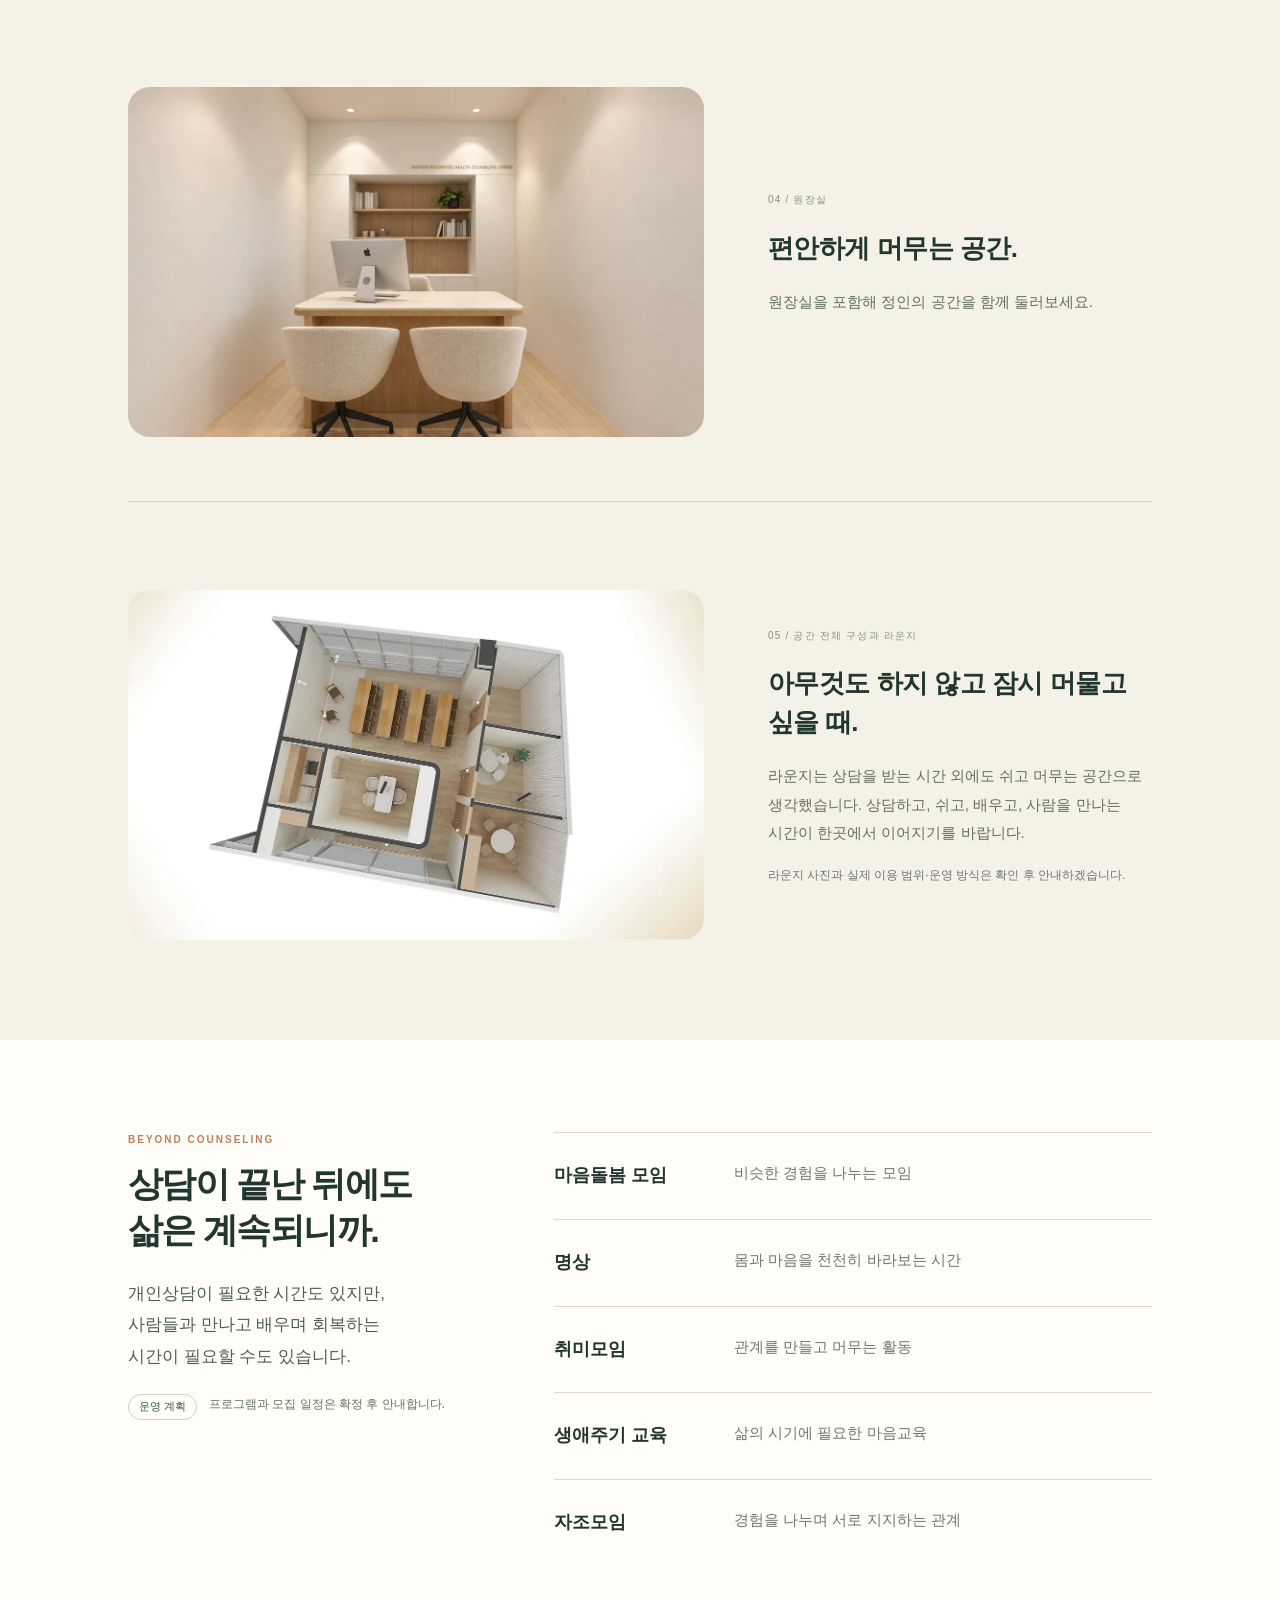
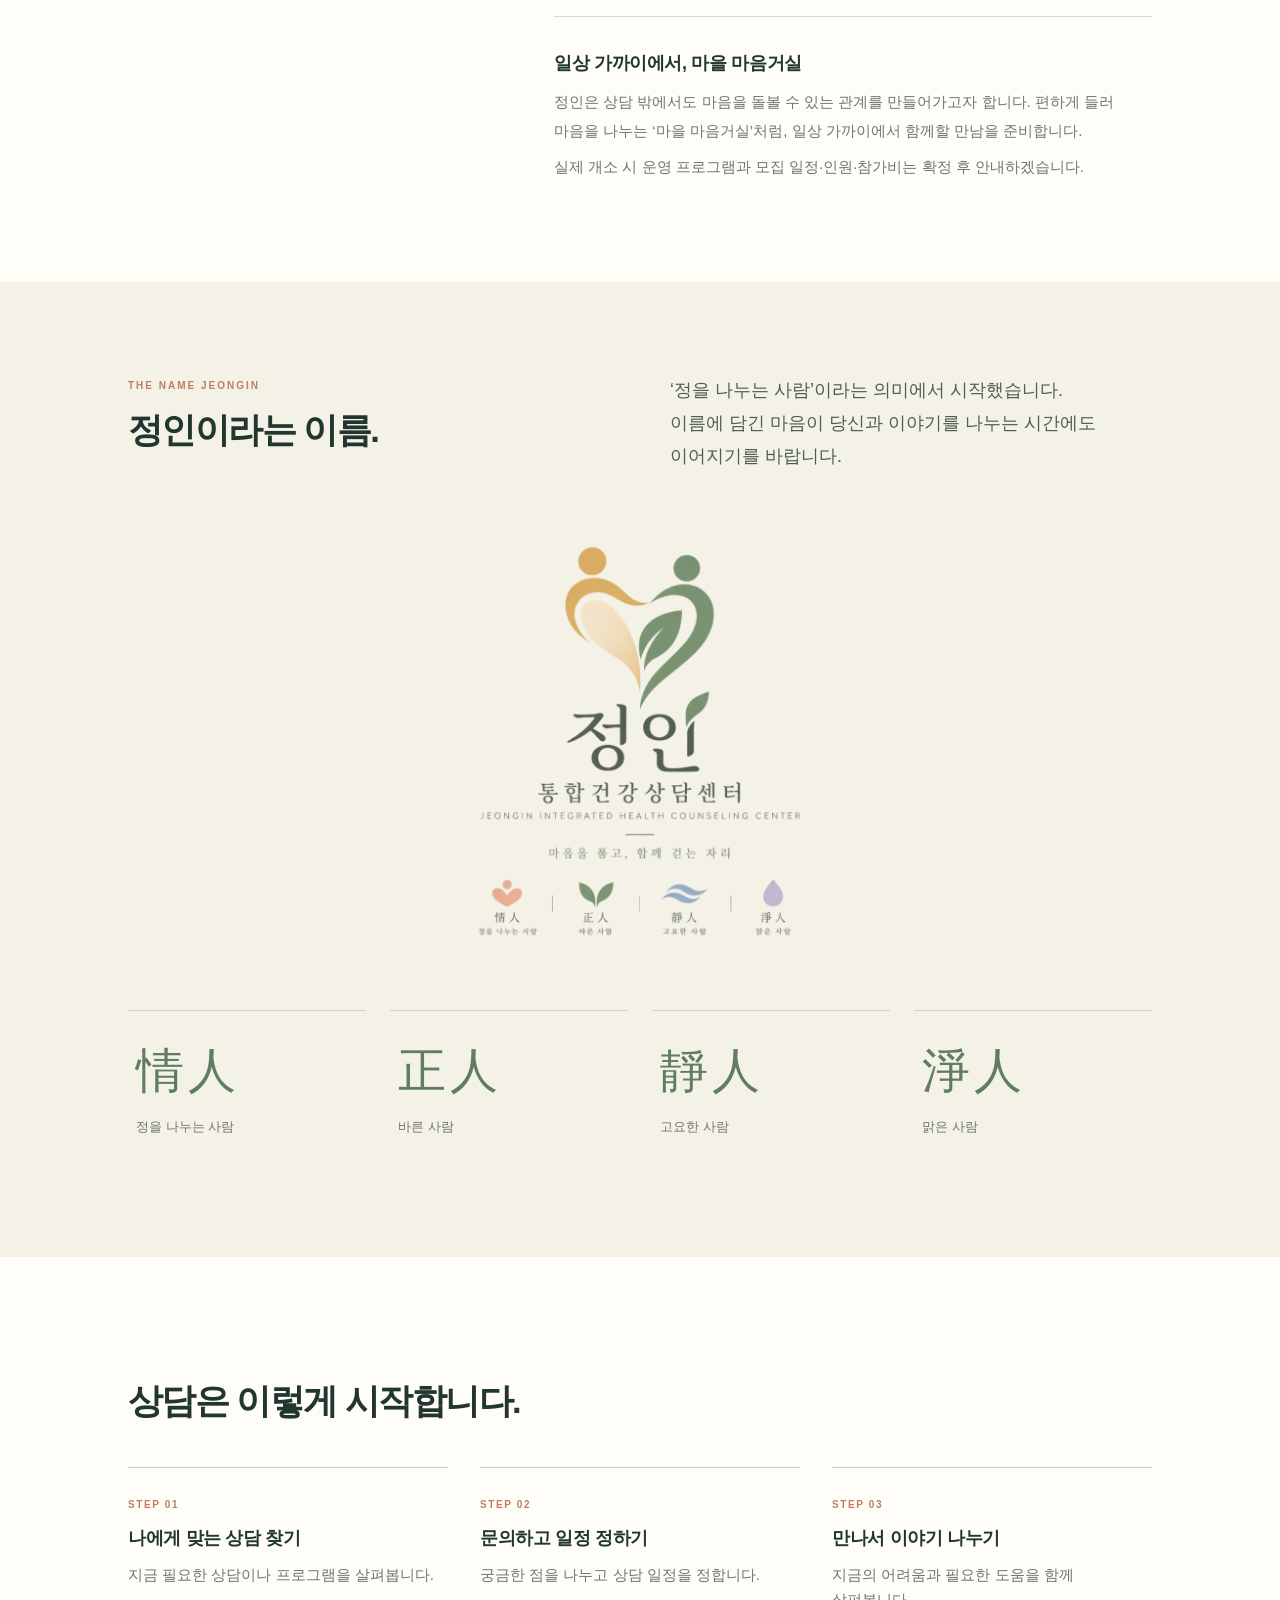
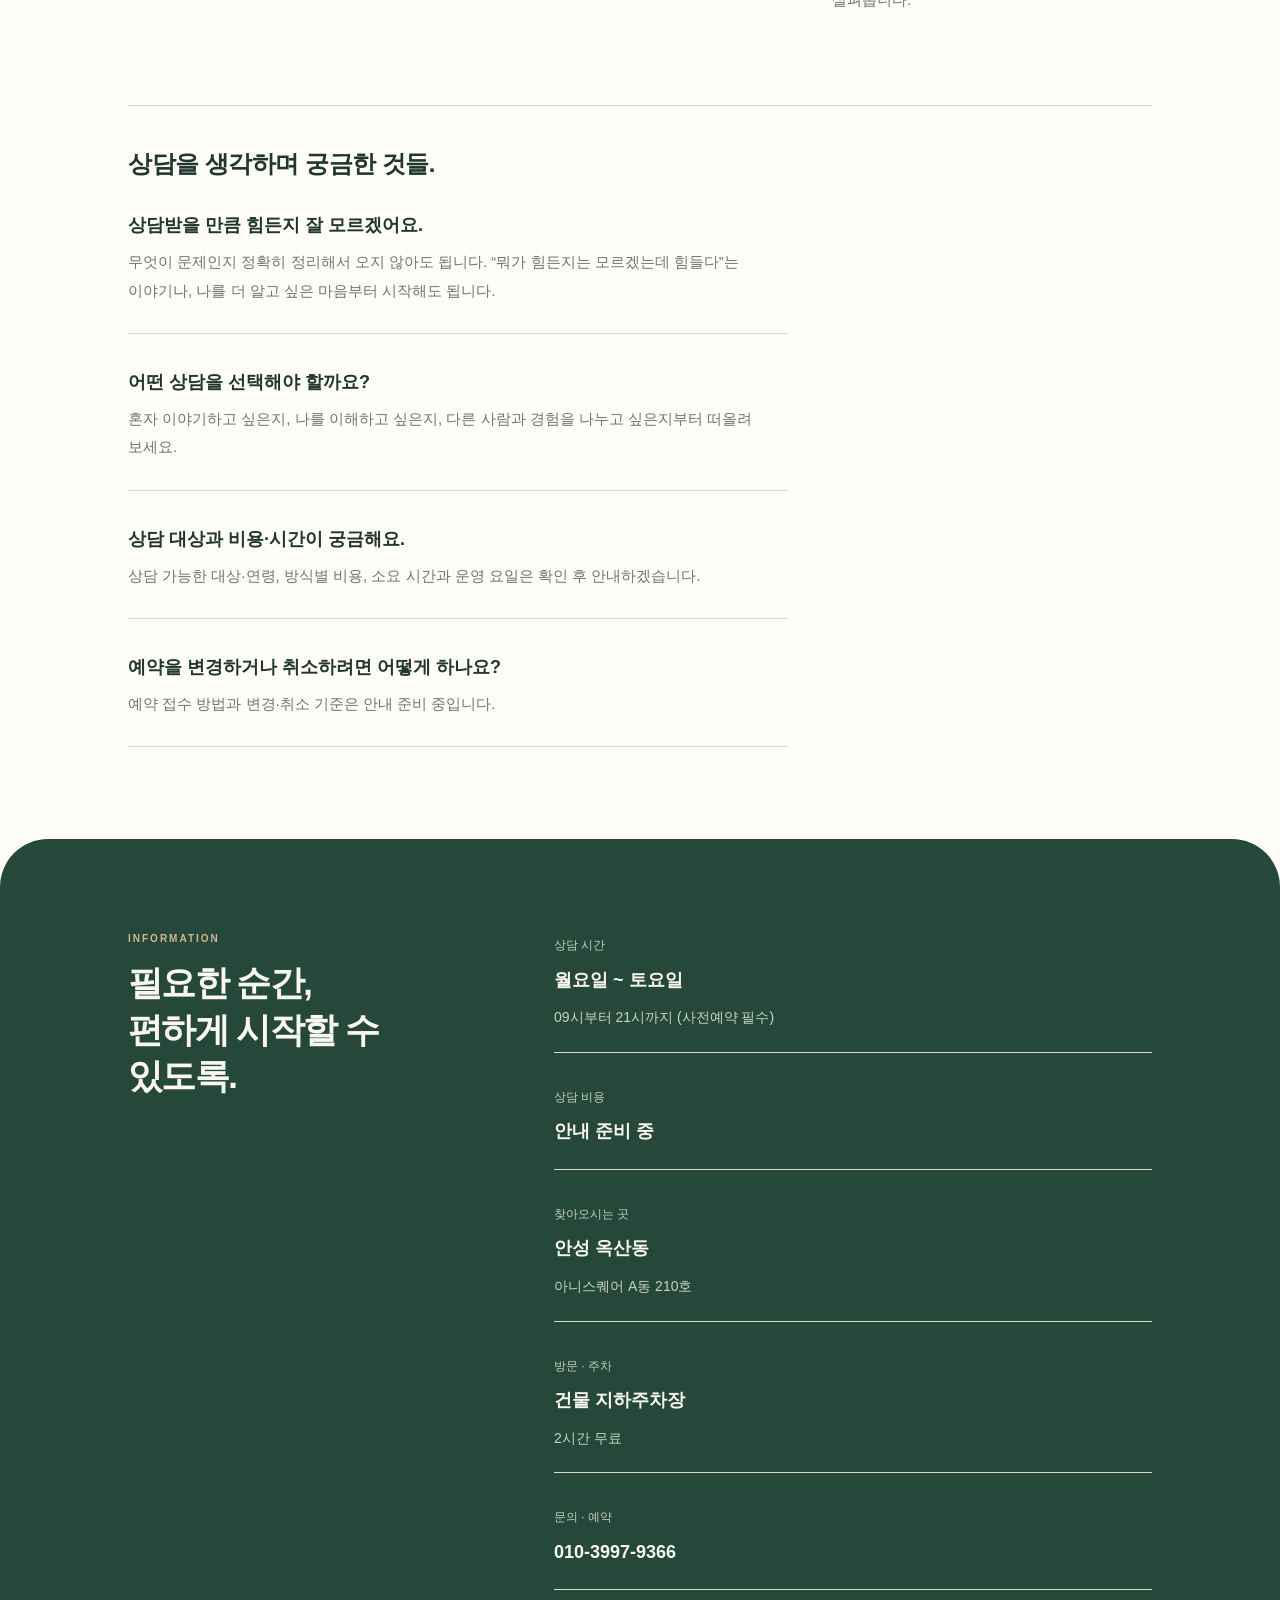
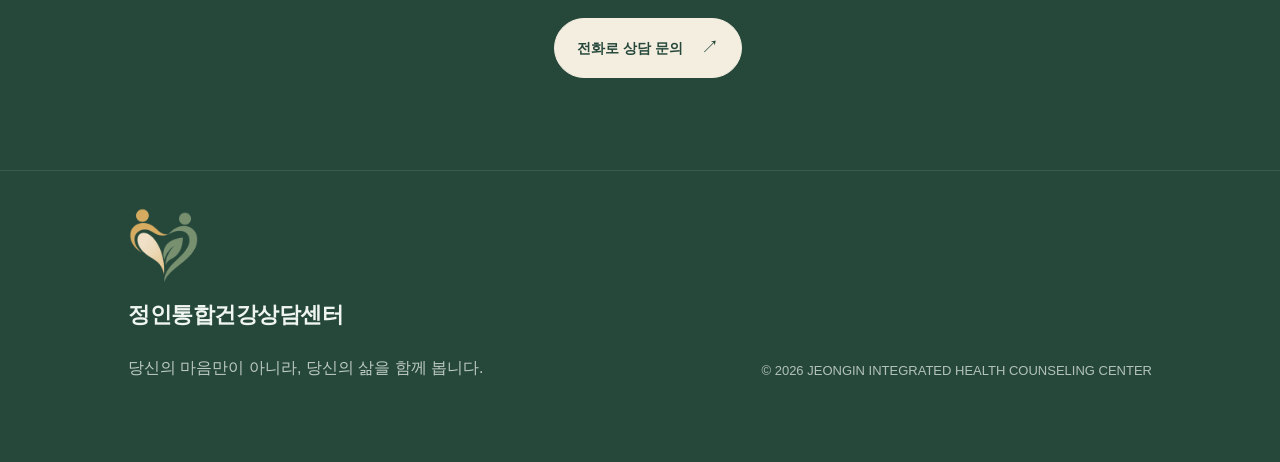
==== commit 48135c68: "fix: 상담자 2열의 줄 높이를 맞춰 가로줄이 이어지게 함 두 사람의 소개말·경력 개수가 달라 왼쪽·오른쪽 가로줄이 어긋나 보였다. 요청: 대화 — "좌우 2열배치는 좋은데 높이" ====
--- a/index.html
+++ b/index.html
@@ -7,7 +7,7 @@
 <meta name="description" content="당신의 마음만이 아니라 삶을 함께 보는 정인통합건강상담센터" />
 <meta name="theme-color" content="#2f5c4b" />
 <link rel="icon" href="assets/jeongin-symbol.svg?v=2" type="image/svg+xml" />
-<link rel="stylesheet" href="assets/site.css?v=team-1" />
+<link rel="stylesheet" href="assets/site.css?v=team-2" />
 </head>
 <body>
 <div id="readingProgress" aria-hidden="true"></div>
--- a/assets/site.css
+++ b/assets/site.css
@@ -506,7 +506,10 @@
 .team-member{min-width:0}
 .team-member .counselor-name{margin-bottom:14px}
 .team-quote{font-size:15px;line-height:1.85;color:#4c5e56;margin:0}
-.team-facts{margin-top:22px}
+.team-quote{margin-bottom:22px}
+.team-facts .fact:first-child{margin-top:0}
 .team-facts .fact ul{list-style:none;margin:6px 0 0;padding:0}
 .team-facts .fact li{padding:2px 0;line-height:1.6;word-break:keep-all}
+/* 두 사람의 소개말·경력·학력·자격 줄을 같은 높이에 맞춰, 길이가 달라도 가로줄이 이어지게 한다(넓은 화면만). */
+@media(min-width:861px){.team-list{column-gap:56px;row-gap:0}.team-member{display:grid;grid-template-rows:subgrid;grid-row:span 5}.team-facts{display:contents}}
 @media(max-width:860px){.team{margin-top:56px;padding-top:44px}.team-list{grid-template-columns:1fr;gap:44px}}
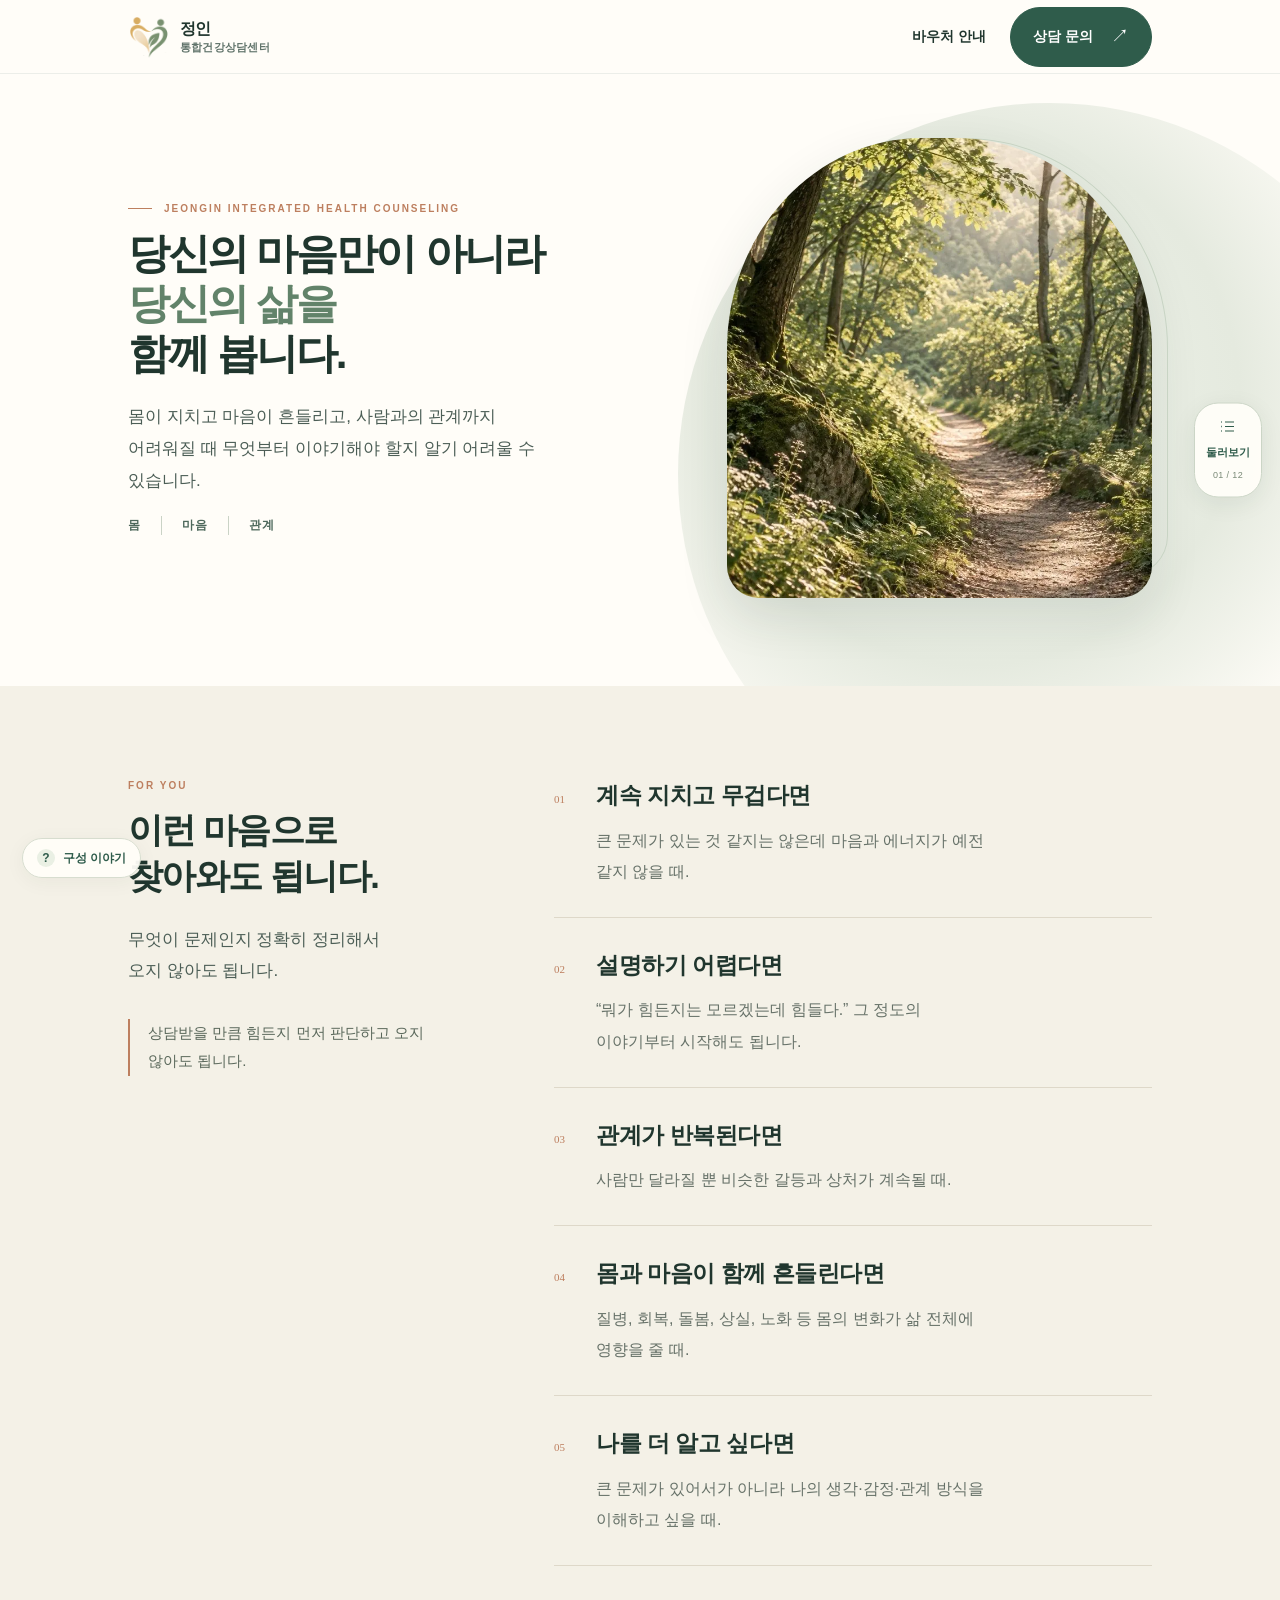
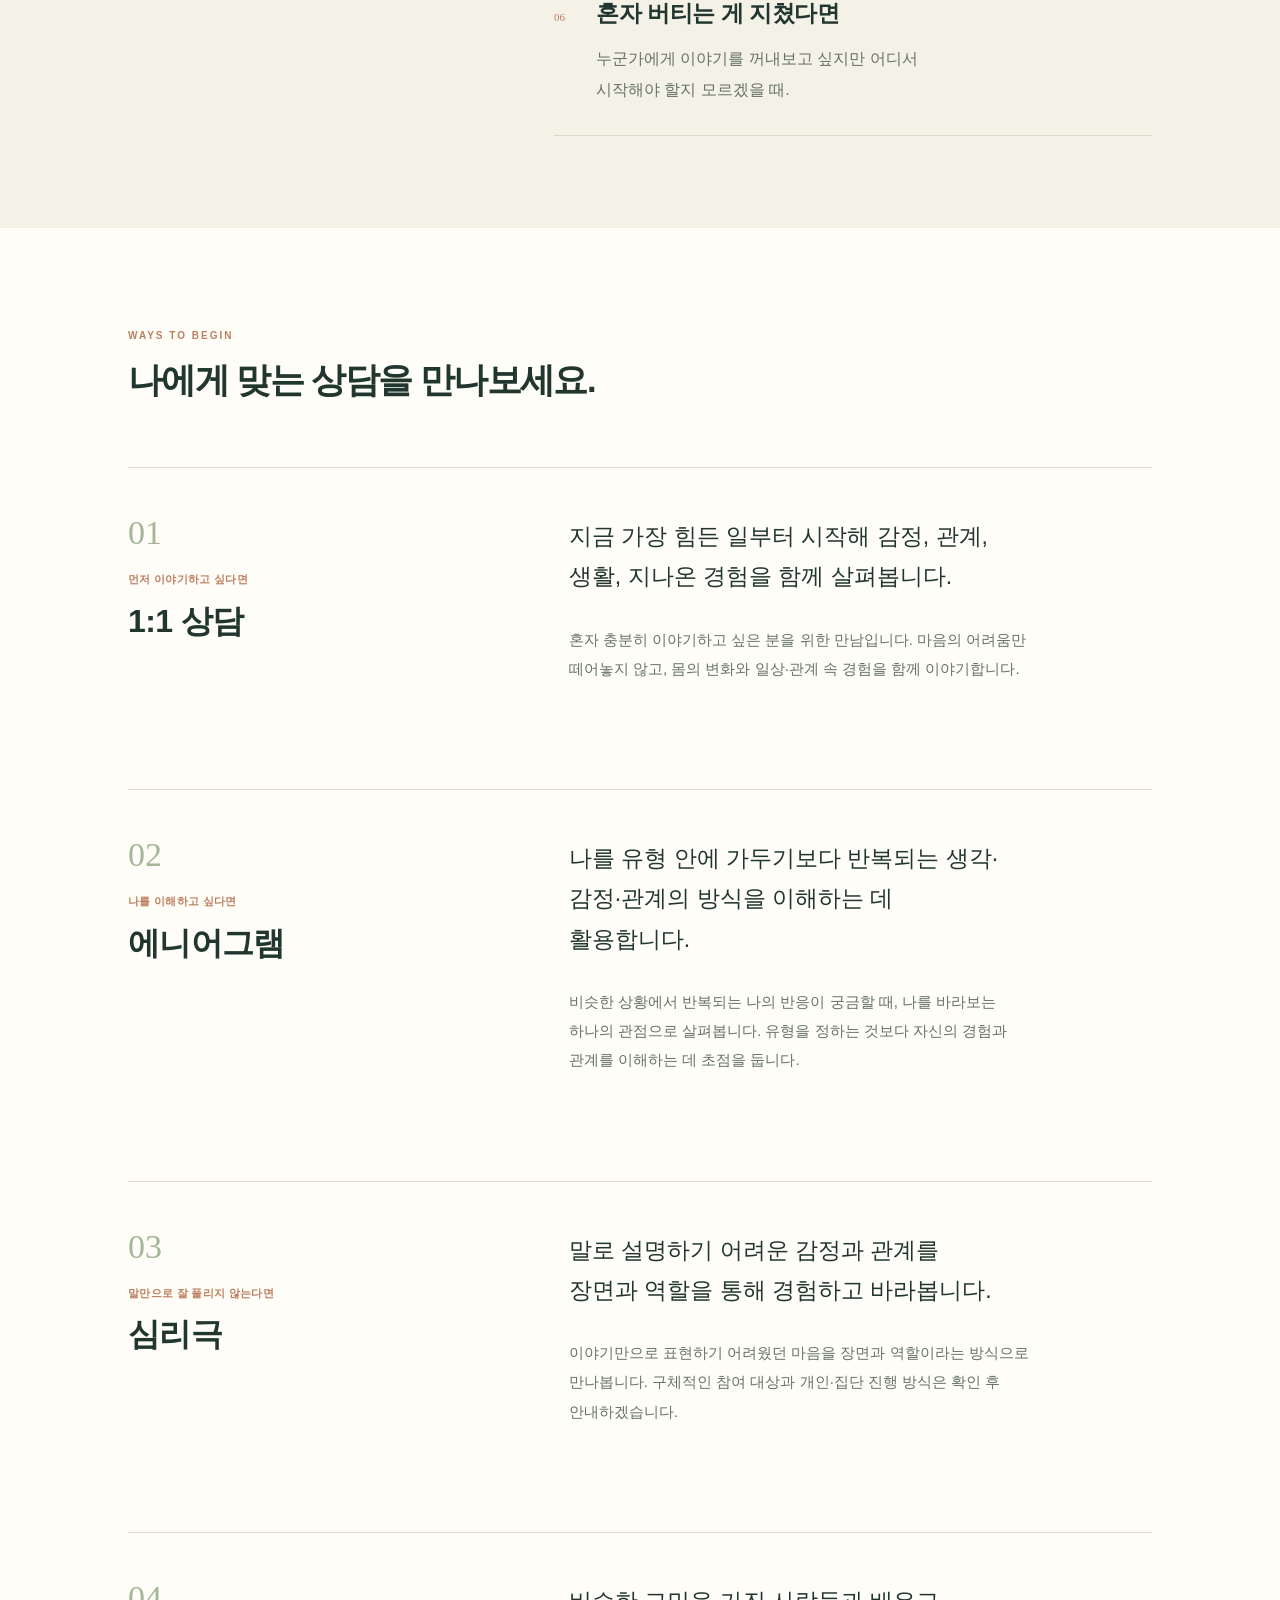
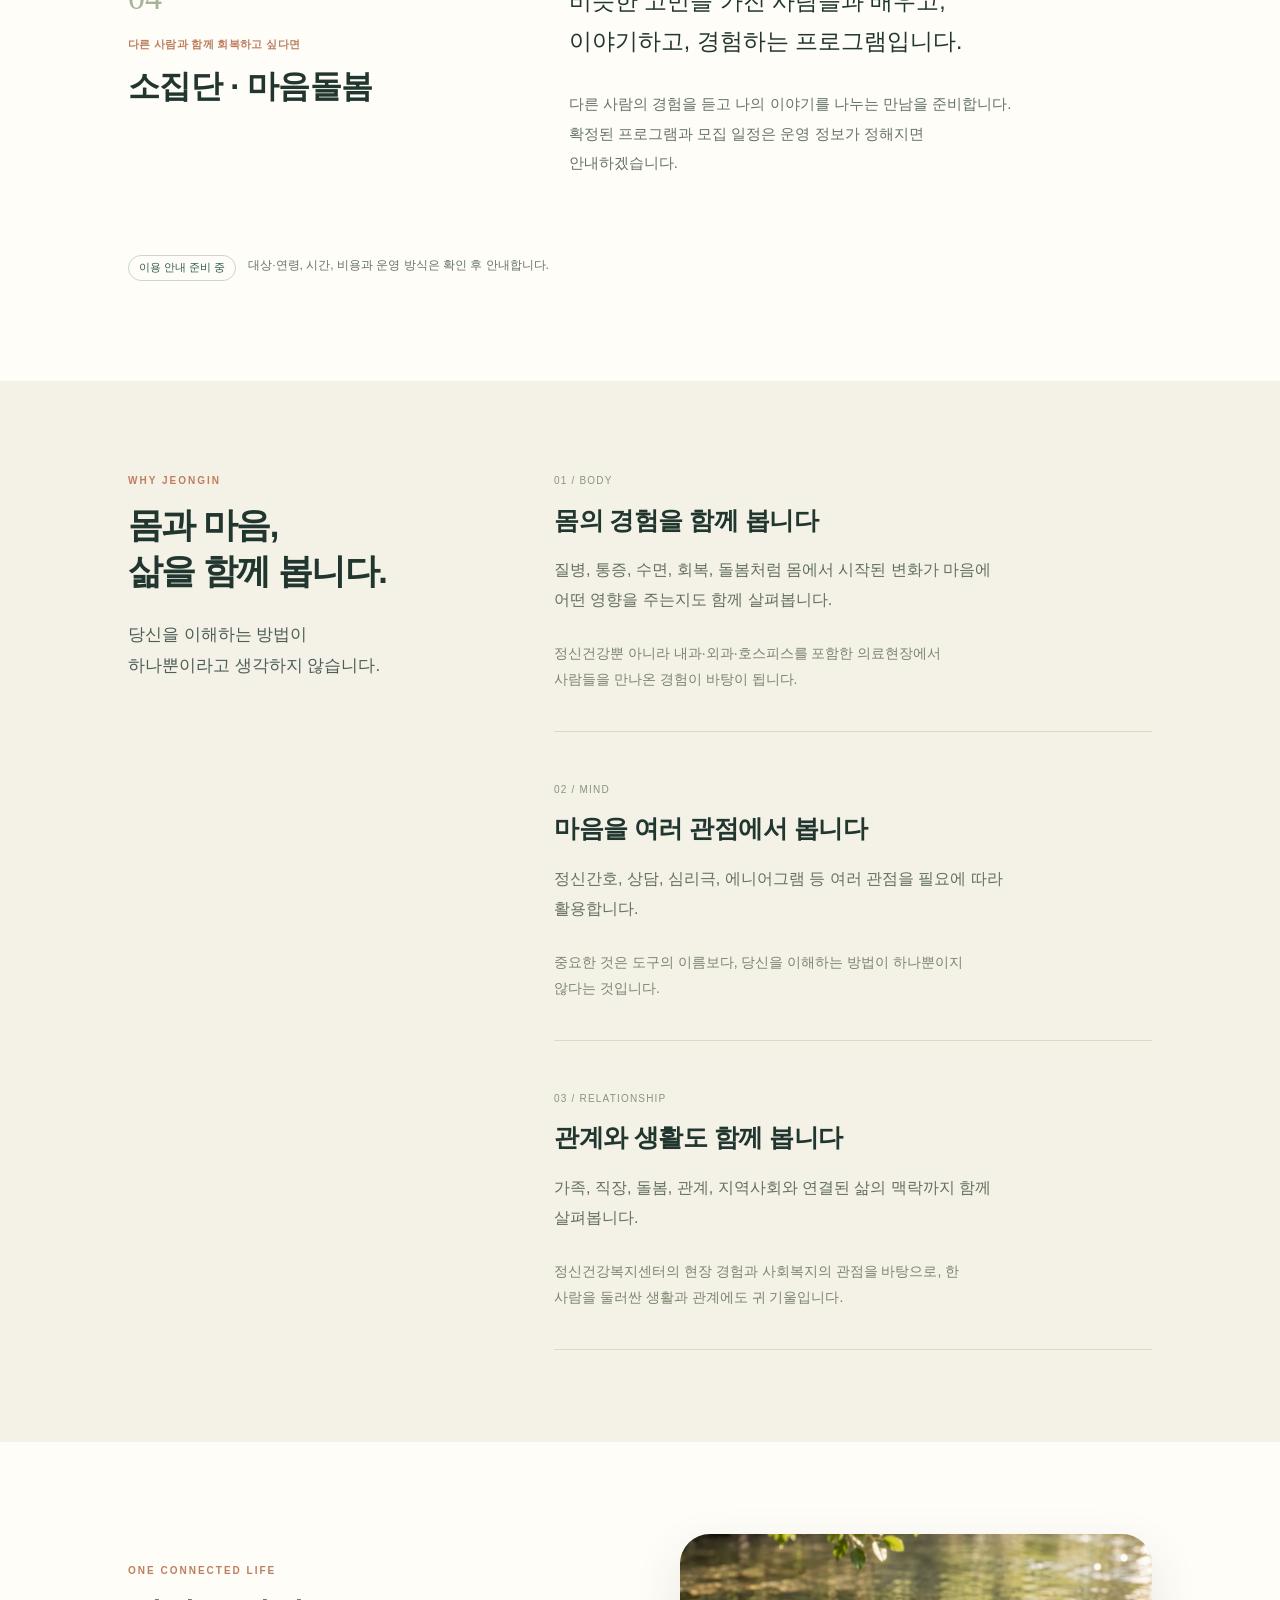
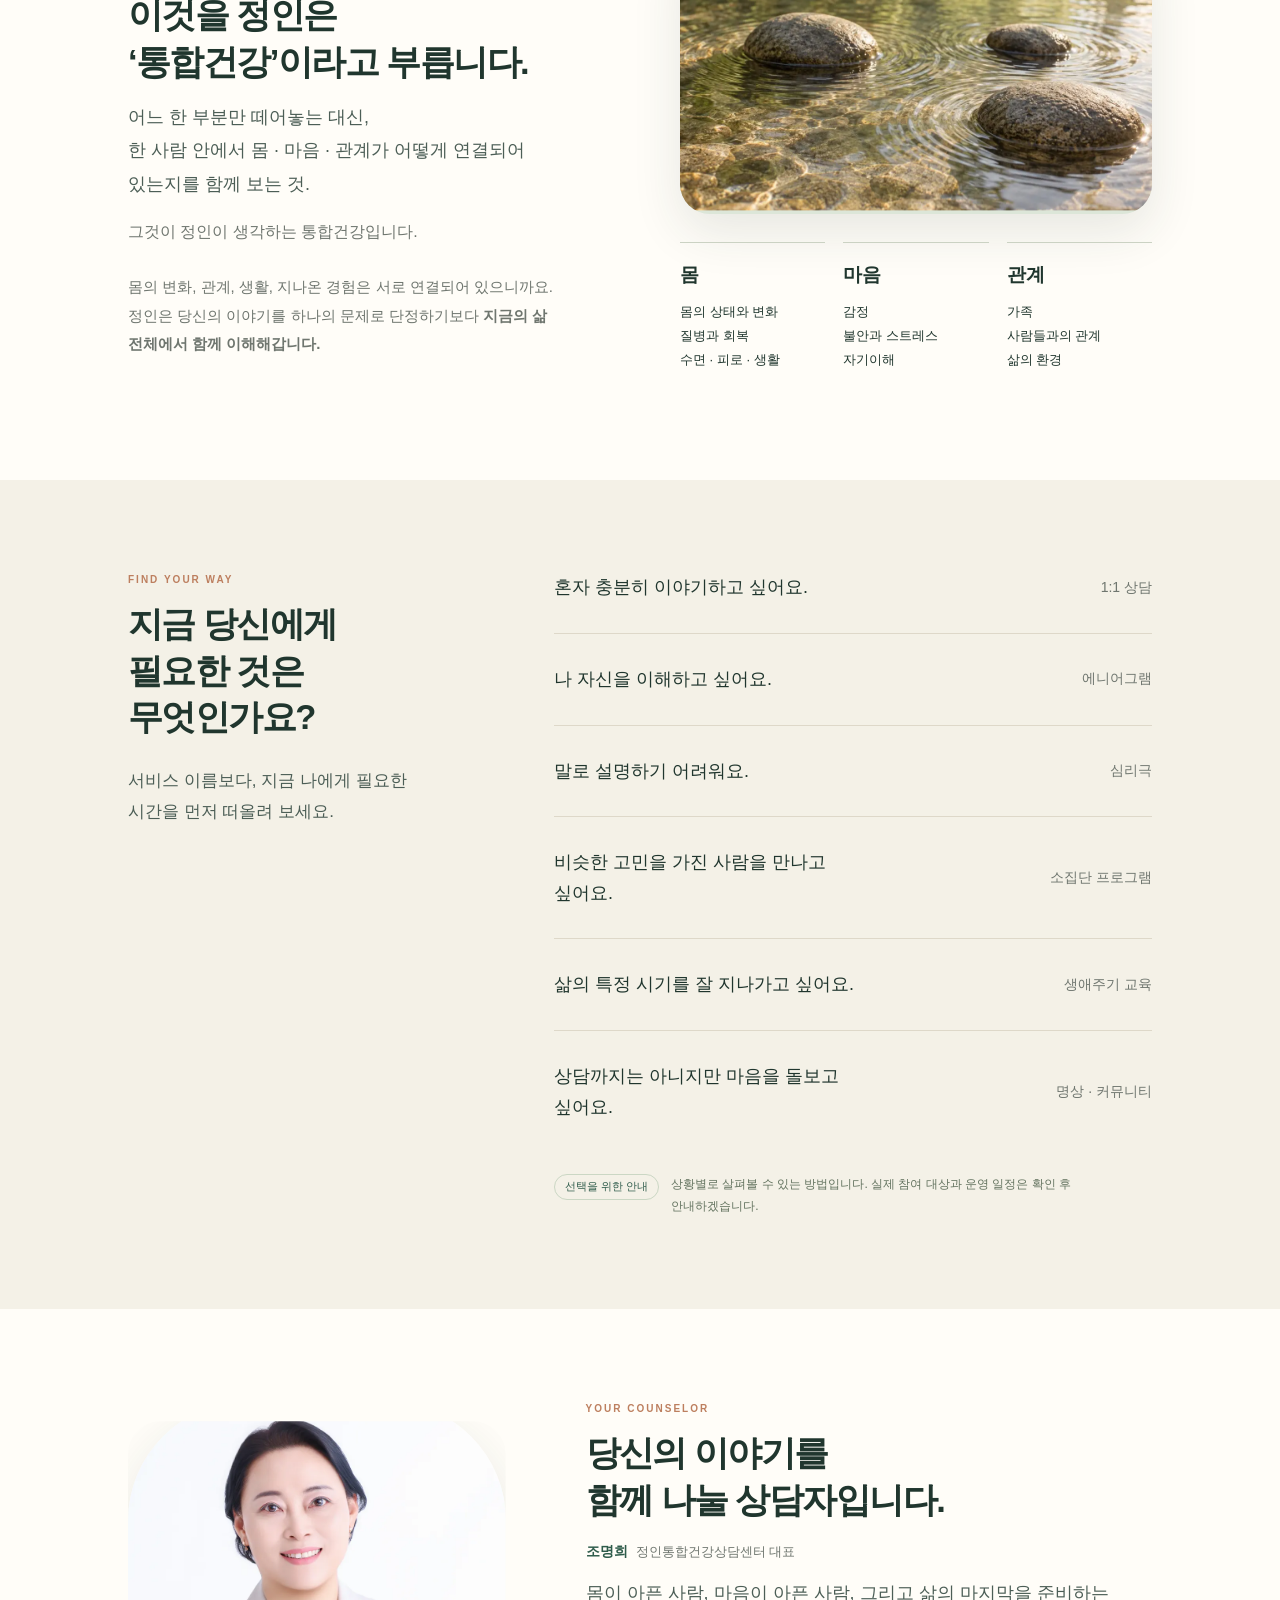
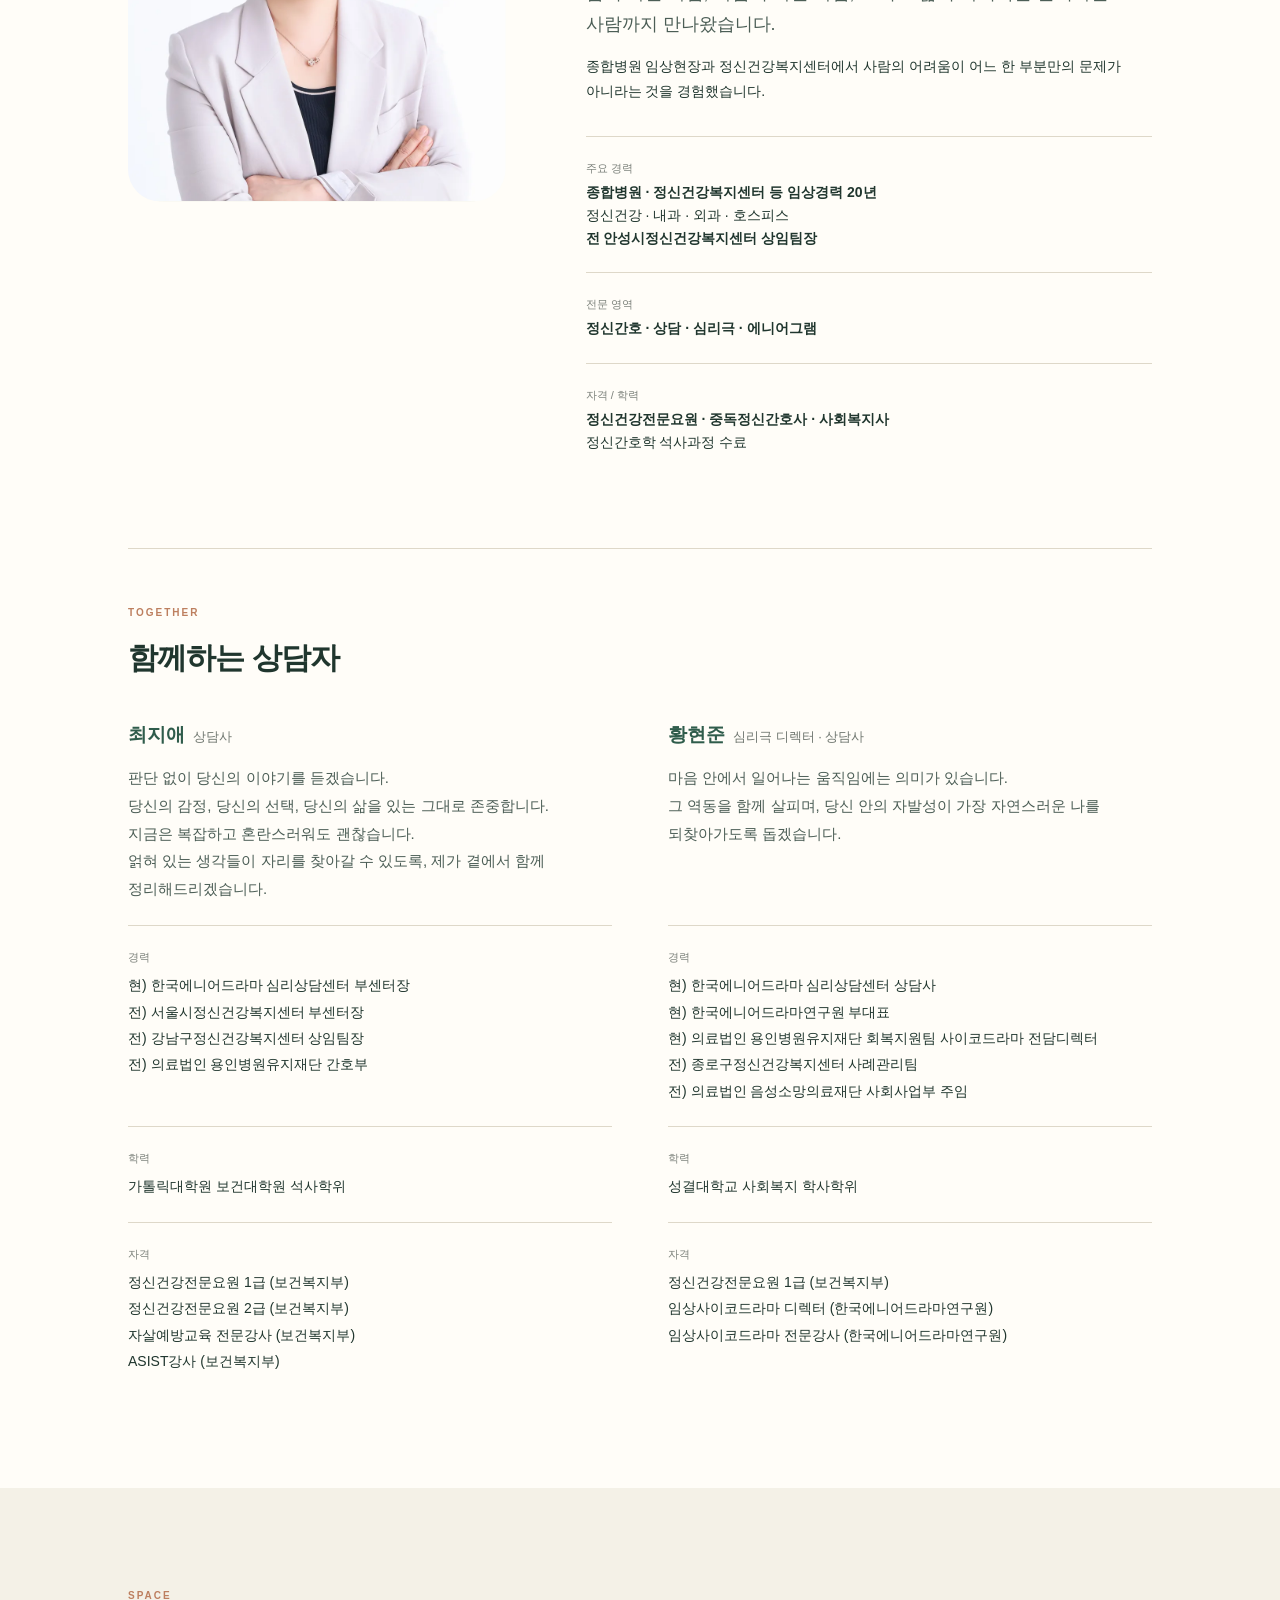
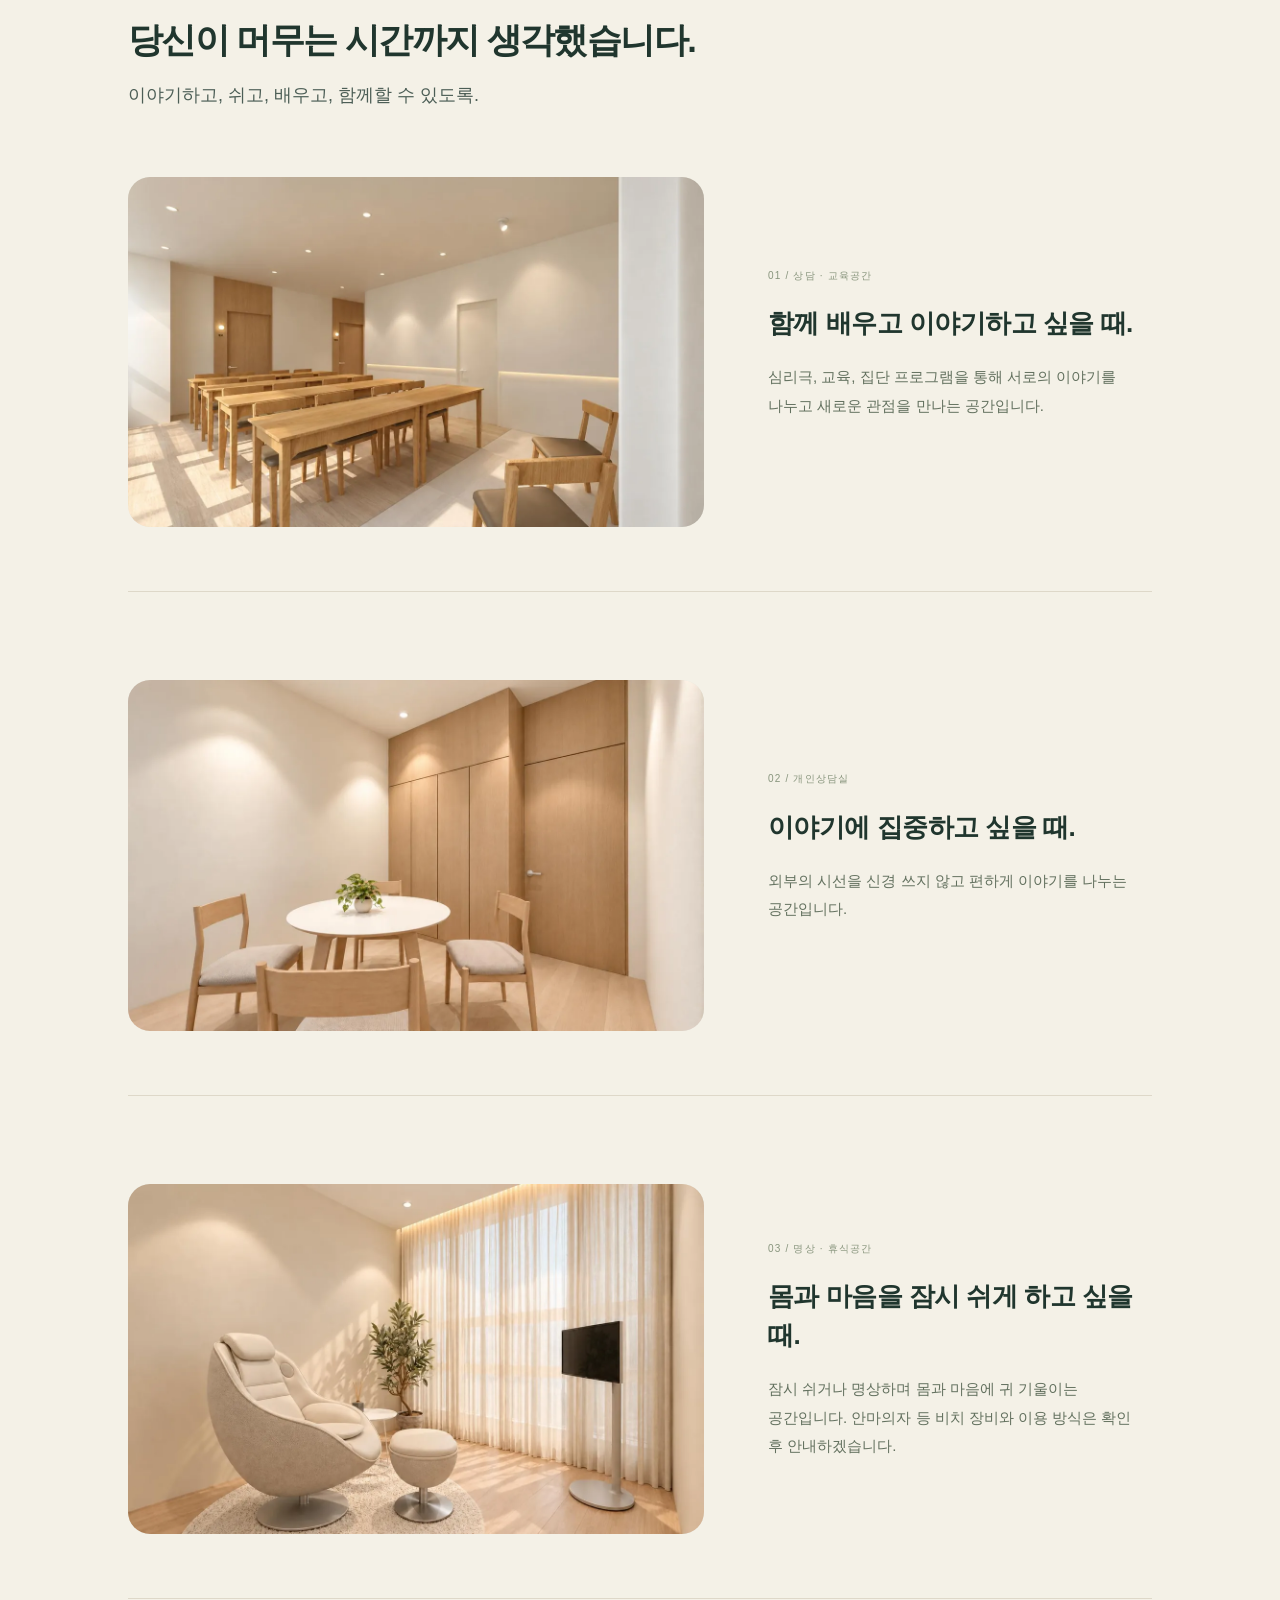
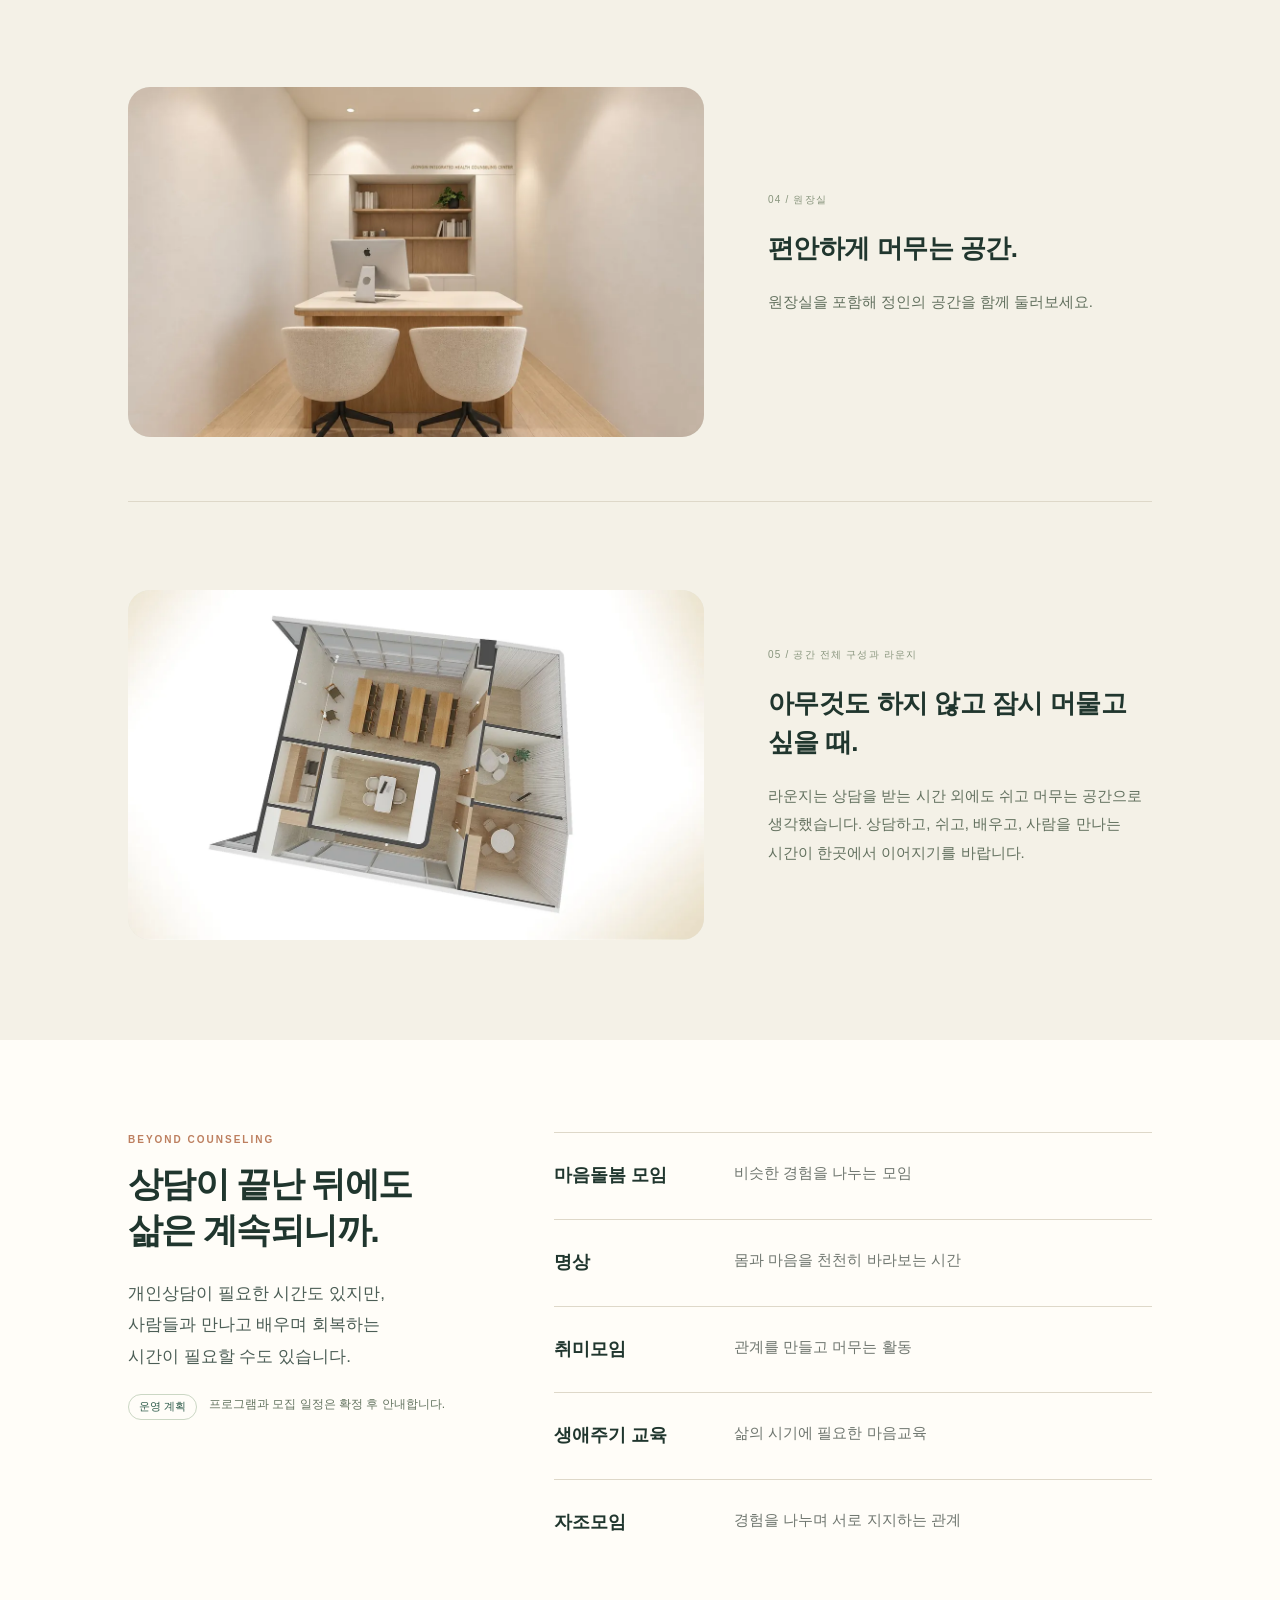
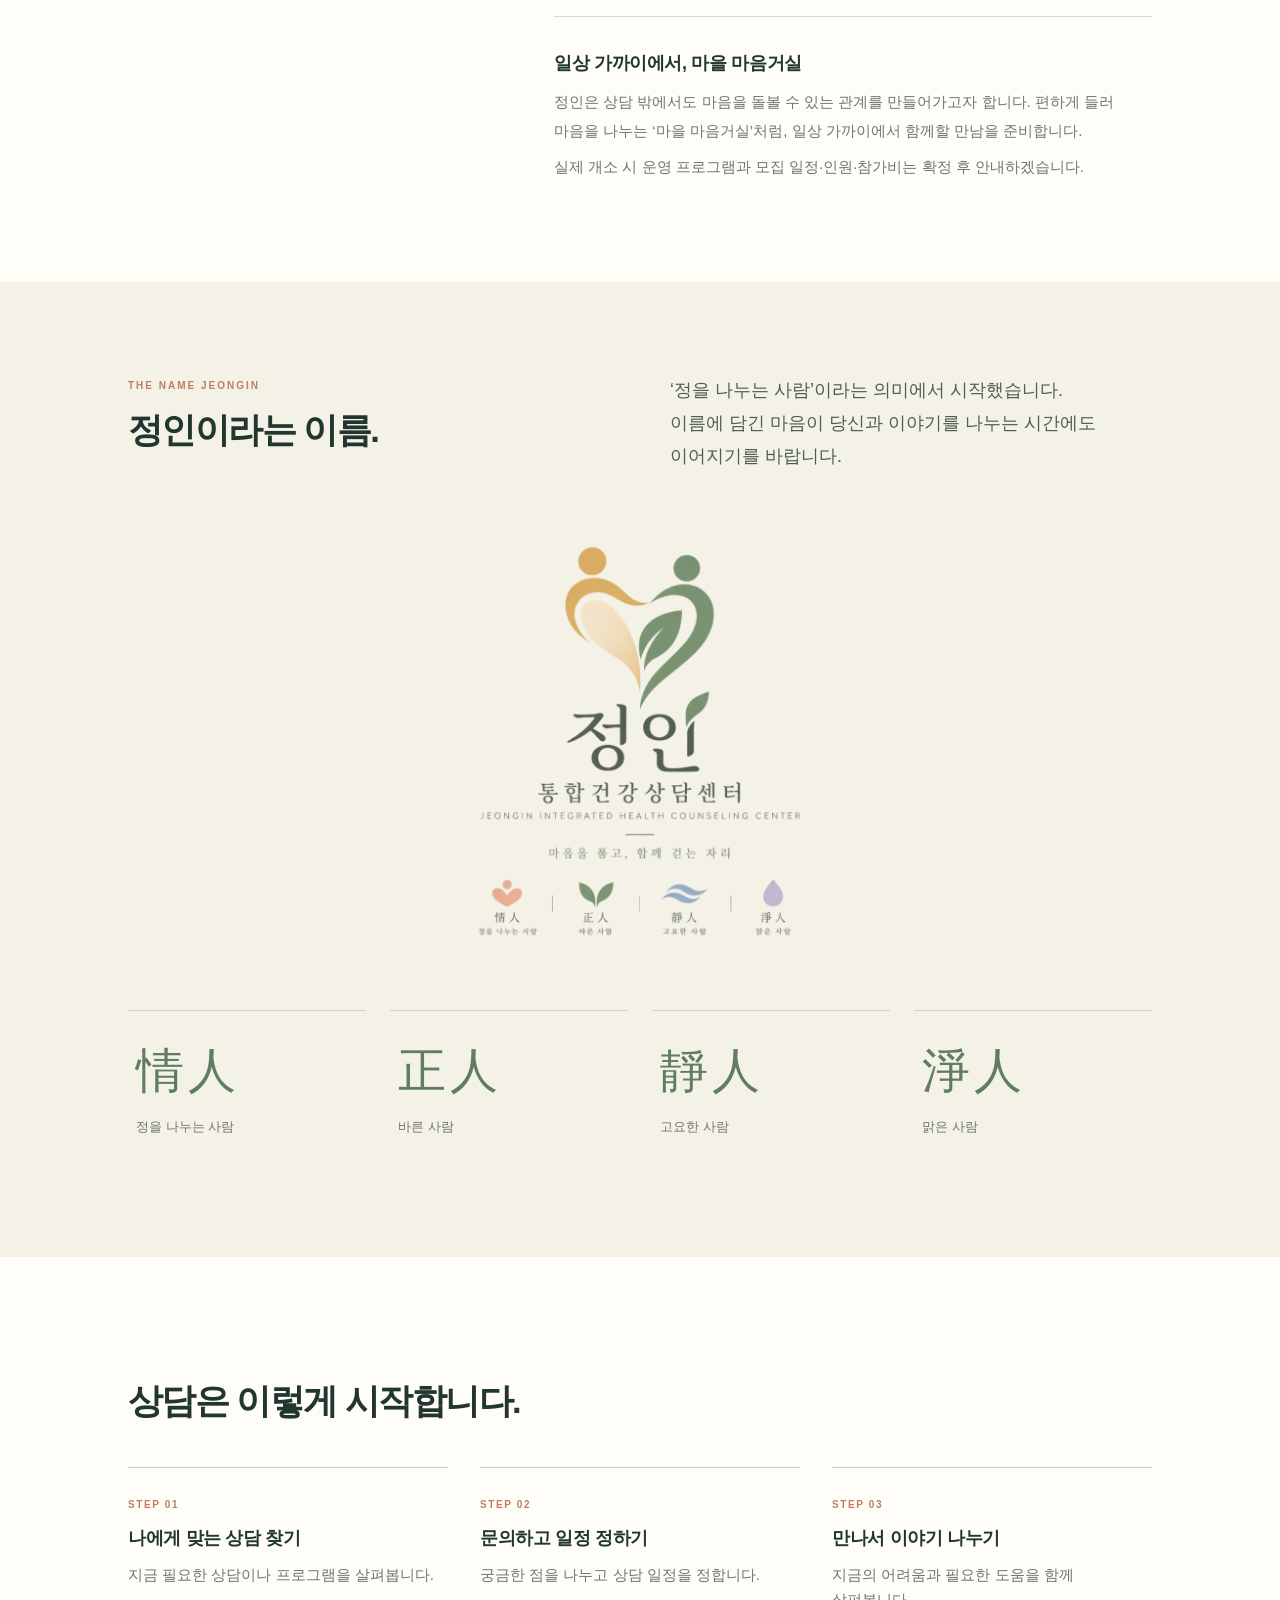
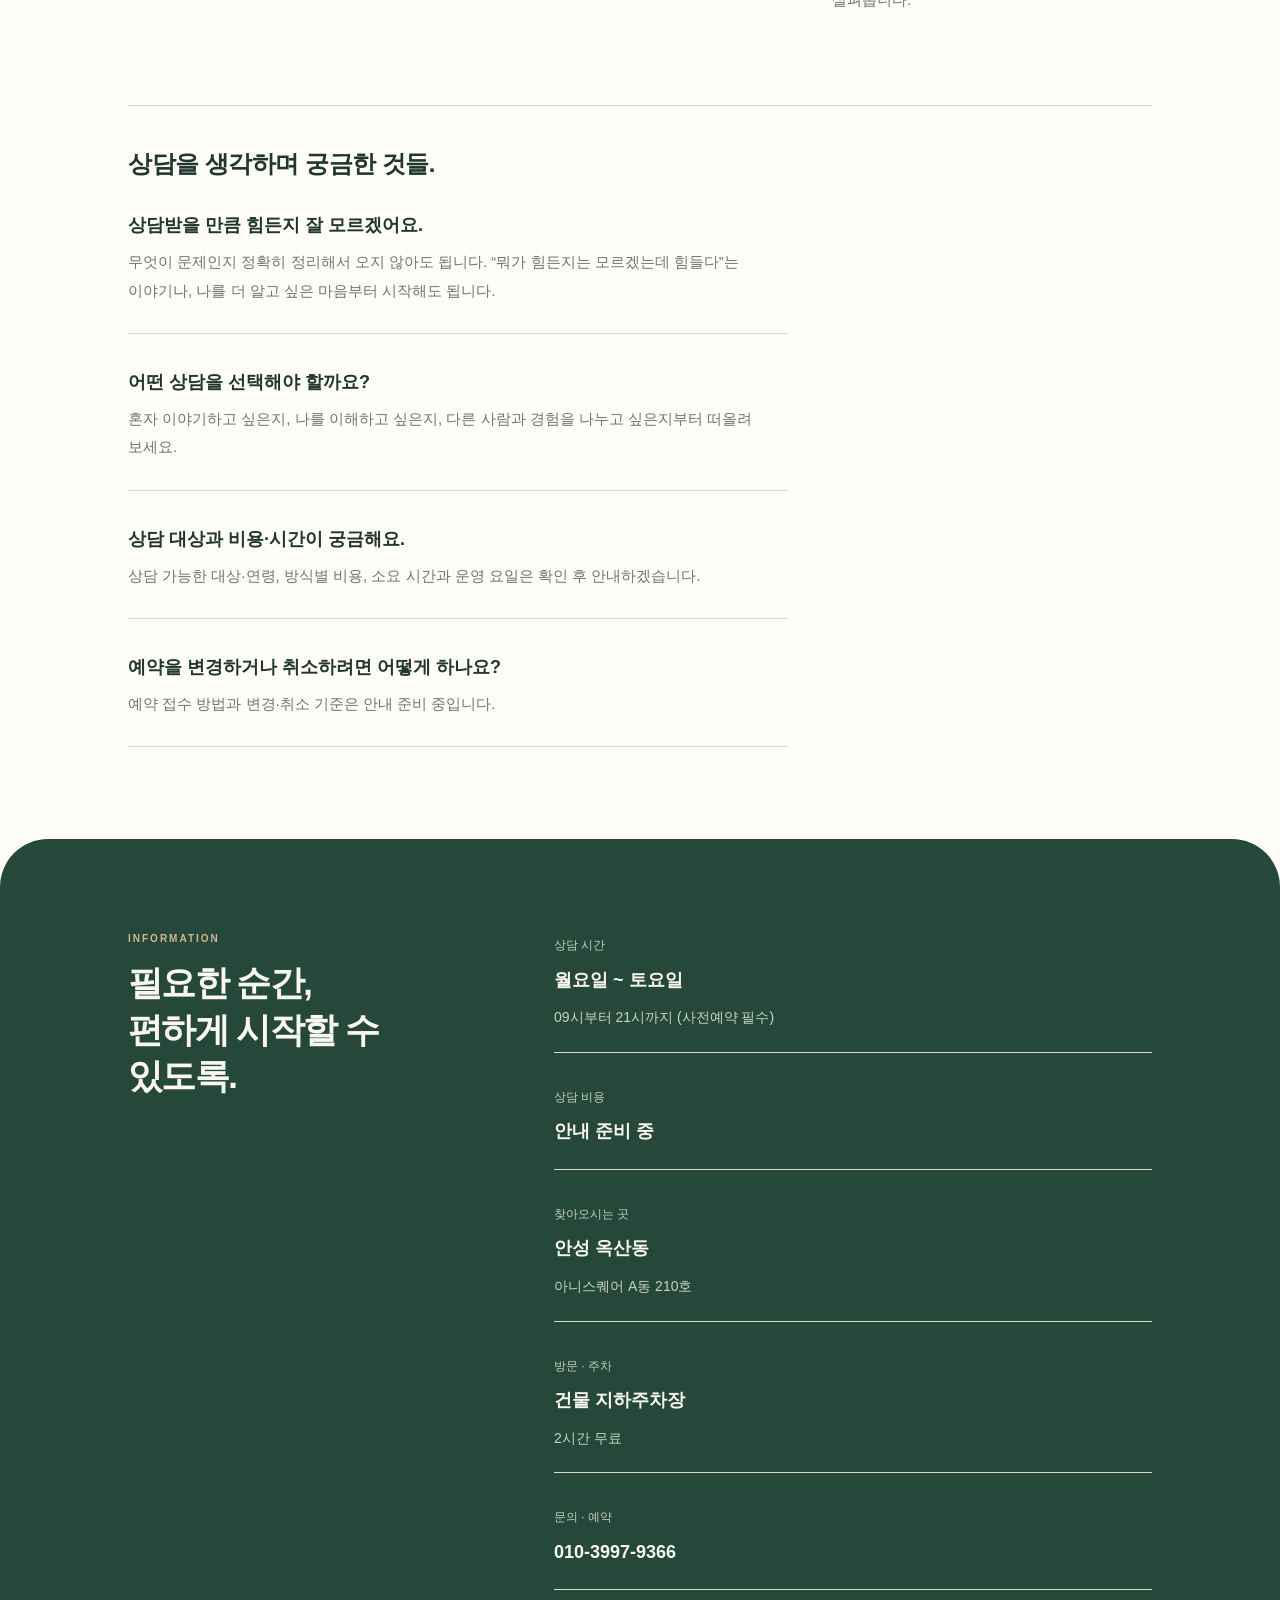
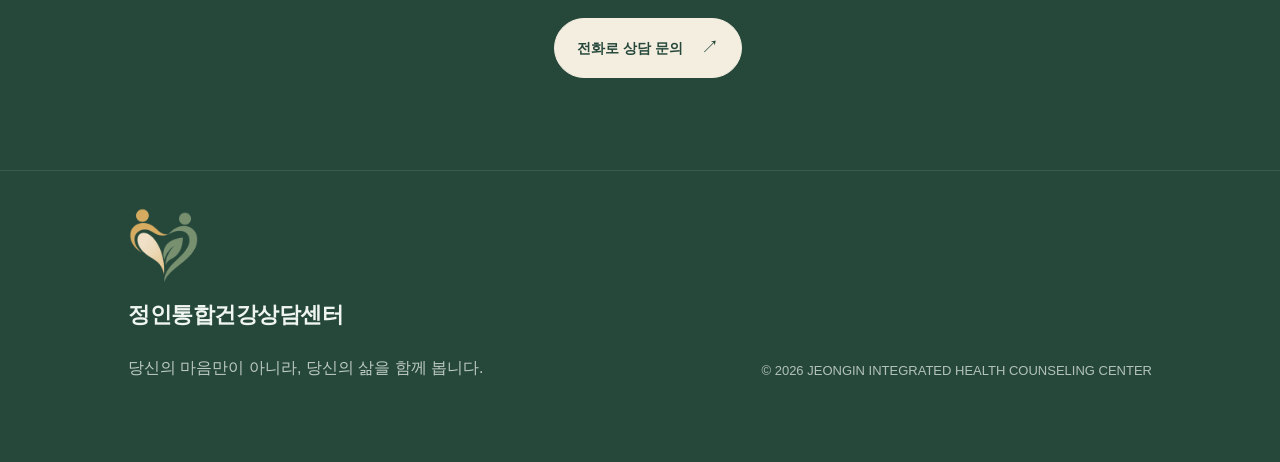
==== commit d0b07fa3: "fix: 공간 05 "라운지 사진과 실제 이용 범위…" 안내 문장 삭제 요청: 대화 — 공간 05 화면 캡처에 빨간 줄과 "삭제" 표시 검증: 브라우저에서 해당 문장 없음(검색 0" ====
--- a/index.html
+++ b/index.html
@@ -177,7 +177,7 @@
   <div class="sequence-content"><div class="container">
     <div class="kicker">SPACE</div><h2>당신이 머무는 시간까지 생각했습니다.</h2>
     <p class="lead">이야기하고, 쉬고, 배우고, 함께할 수 있도록.</p>
-    <div class="sequence-body"><div class="sequence-list"><article class="space-scene reading-item" data-scene-title="상담 · 교육공간"><figure><picture><source srcset="assets/space-education.webp" type="image/webp"><img src="assets/space-education.jpg" alt="상담 · 교육공간" width="1200" height="900" loading="lazy"></picture></figure><div class="space-copy"><span class="chapter-number">01 / 상담 · 교육공간</span><h3>함께 배우고 이야기하고 싶을 때.</h3><p>심리극, 교육, 집단 프로그램을 통해 서로의 이야기를 나누고 새로운 관점을 만나는 공간입니다.</p></div></article><article class="space-scene reading-item" data-scene-title="개인상담실"><figure><picture><source srcset="assets/space-counseling.webp" type="image/webp"><img src="assets/space-counseling.jpg" alt="개인상담실" width="1200" height="900" loading="lazy"></picture></figure><div class="space-copy"><span class="chapter-number">02 / 개인상담실</span><h3>이야기에 집중하고 싶을 때.</h3><p>외부의 시선을 신경 쓰지 않고 편하게 이야기를 나누는 공간입니다.</p></div></article><article class="space-scene reading-item" data-scene-title="명상 · 휴식공간"><figure><picture><source srcset="assets/space-meditation.webp" type="image/webp"><img src="assets/space-meditation.jpg" alt="명상 · 휴식공간" width="1200" height="900" loading="lazy"></picture></figure><div class="space-copy"><span class="chapter-number">03 / 명상 · 휴식공간</span><h3>몸과 마음을 잠시 쉬게 하고 싶을 때.</h3><p>잠시 쉬거나 명상하며 몸과 마음에 귀 기울이는 공간입니다. 안마의자 등 비치 장비와 이용 방식은 확인 후 안내하겠습니다.</p></div></article><article class="space-scene reading-item" data-scene-title="원장실"><figure><picture><source srcset="assets/space-director.webp" type="image/webp"><img src="assets/space-director.jpg" alt="원장실" width="1200" height="900" loading="lazy"></picture></figure><div class="space-copy"><span class="chapter-number">04 / 원장실</span><h3>편안하게 머무는 공간.</h3><p>원장실을 포함해 정인의 공간을 함께 둘러보세요.</p></div></article><article class="space-scene reading-item" data-scene-title="공간 전체 구성과 라운지"><figure><picture><source srcset="assets/space-overview.webp" type="image/webp"><img src="assets/space-overview.jpg" alt="공간 전체 구성과 라운지" width="1200" height="900" loading="lazy"></picture></figure><div class="space-copy"><span class="chapter-number">05 / 공간 전체 구성과 라운지</span><h3>아무것도 하지 않고 잠시 머물고 싶을 때.</h3><p>라운지는 상담을 받는 시간 외에도 쉬고 머무는 공간으로 생각했습니다. 상담하고, 쉬고, 배우고, 사람을 만나는 시간이 한곳에서 이어지기를 바랍니다.</p><p class="space-note">라운지 사진과 실제 이용 범위·운영 방식은 확인 후 안내하겠습니다.</p></div></article></div></div>
+    <div class="sequence-body"><div class="sequence-list"><article class="space-scene reading-item" data-scene-title="상담 · 교육공간"><figure><picture><source srcset="assets/space-education.webp" type="image/webp"><img src="assets/space-education.jpg" alt="상담 · 교육공간" width="1200" height="900" loading="lazy"></picture></figure><div class="space-copy"><span class="chapter-number">01 / 상담 · 교육공간</span><h3>함께 배우고 이야기하고 싶을 때.</h3><p>심리극, 교육, 집단 프로그램을 통해 서로의 이야기를 나누고 새로운 관점을 만나는 공간입니다.</p></div></article><article class="space-scene reading-item" data-scene-title="개인상담실"><figure><picture><source srcset="assets/space-counseling.webp" type="image/webp"><img src="assets/space-counseling.jpg" alt="개인상담실" width="1200" height="900" loading="lazy"></picture></figure><div class="space-copy"><span class="chapter-number">02 / 개인상담실</span><h3>이야기에 집중하고 싶을 때.</h3><p>외부의 시선을 신경 쓰지 않고 편하게 이야기를 나누는 공간입니다.</p></div></article><article class="space-scene reading-item" data-scene-title="명상 · 휴식공간"><figure><picture><source srcset="assets/space-meditation.webp" type="image/webp"><img src="assets/space-meditation.jpg" alt="명상 · 휴식공간" width="1200" height="900" loading="lazy"></picture></figure><div class="space-copy"><span class="chapter-number">03 / 명상 · 휴식공간</span><h3>몸과 마음을 잠시 쉬게 하고 싶을 때.</h3><p>잠시 쉬거나 명상하며 몸과 마음에 귀 기울이는 공간입니다. 안마의자 등 비치 장비와 이용 방식은 확인 후 안내하겠습니다.</p></div></article><article class="space-scene reading-item" data-scene-title="원장실"><figure><picture><source srcset="assets/space-director.webp" type="image/webp"><img src="assets/space-director.jpg" alt="원장실" width="1200" height="900" loading="lazy"></picture></figure><div class="space-copy"><span class="chapter-number">04 / 원장실</span><h3>편안하게 머무는 공간.</h3><p>원장실을 포함해 정인의 공간을 함께 둘러보세요.</p></div></article><article class="space-scene reading-item" data-scene-title="공간 전체 구성과 라운지"><figure><picture><source srcset="assets/space-overview.webp" type="image/webp"><img src="assets/space-overview.jpg" alt="공간 전체 구성과 라운지" width="1200" height="900" loading="lazy"></picture></figure><div class="space-copy"><span class="chapter-number">05 / 공간 전체 구성과 라운지</span><h3>아무것도 하지 않고 잠시 머물고 싶을 때.</h3><p>라운지는 상담을 받는 시간 외에도 쉬고 머무는 공간으로 생각했습니다. 상담하고, 쉬고, 배우고, 사람을 만나는 시간이 한곳에서 이어지기를 바랍니다.</p></div></article></div></div>
   </div></div>
 </section>
 
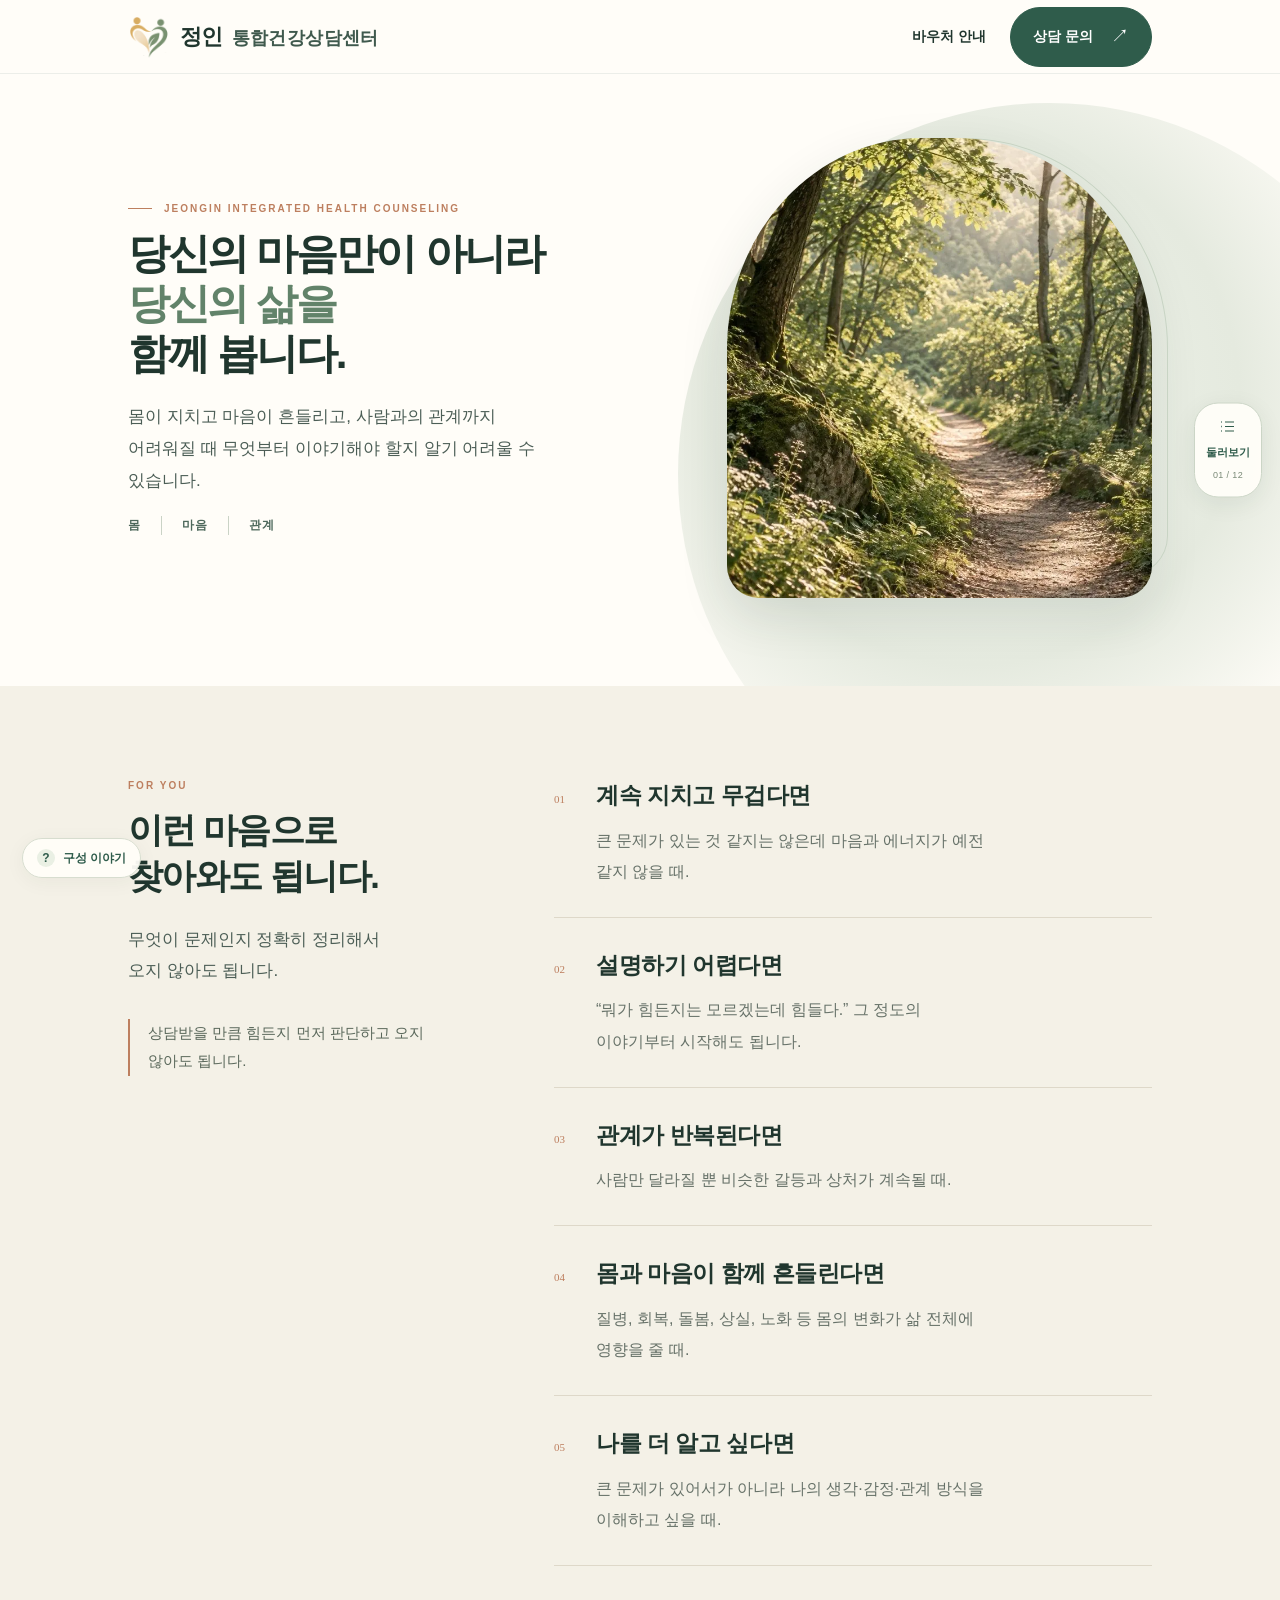
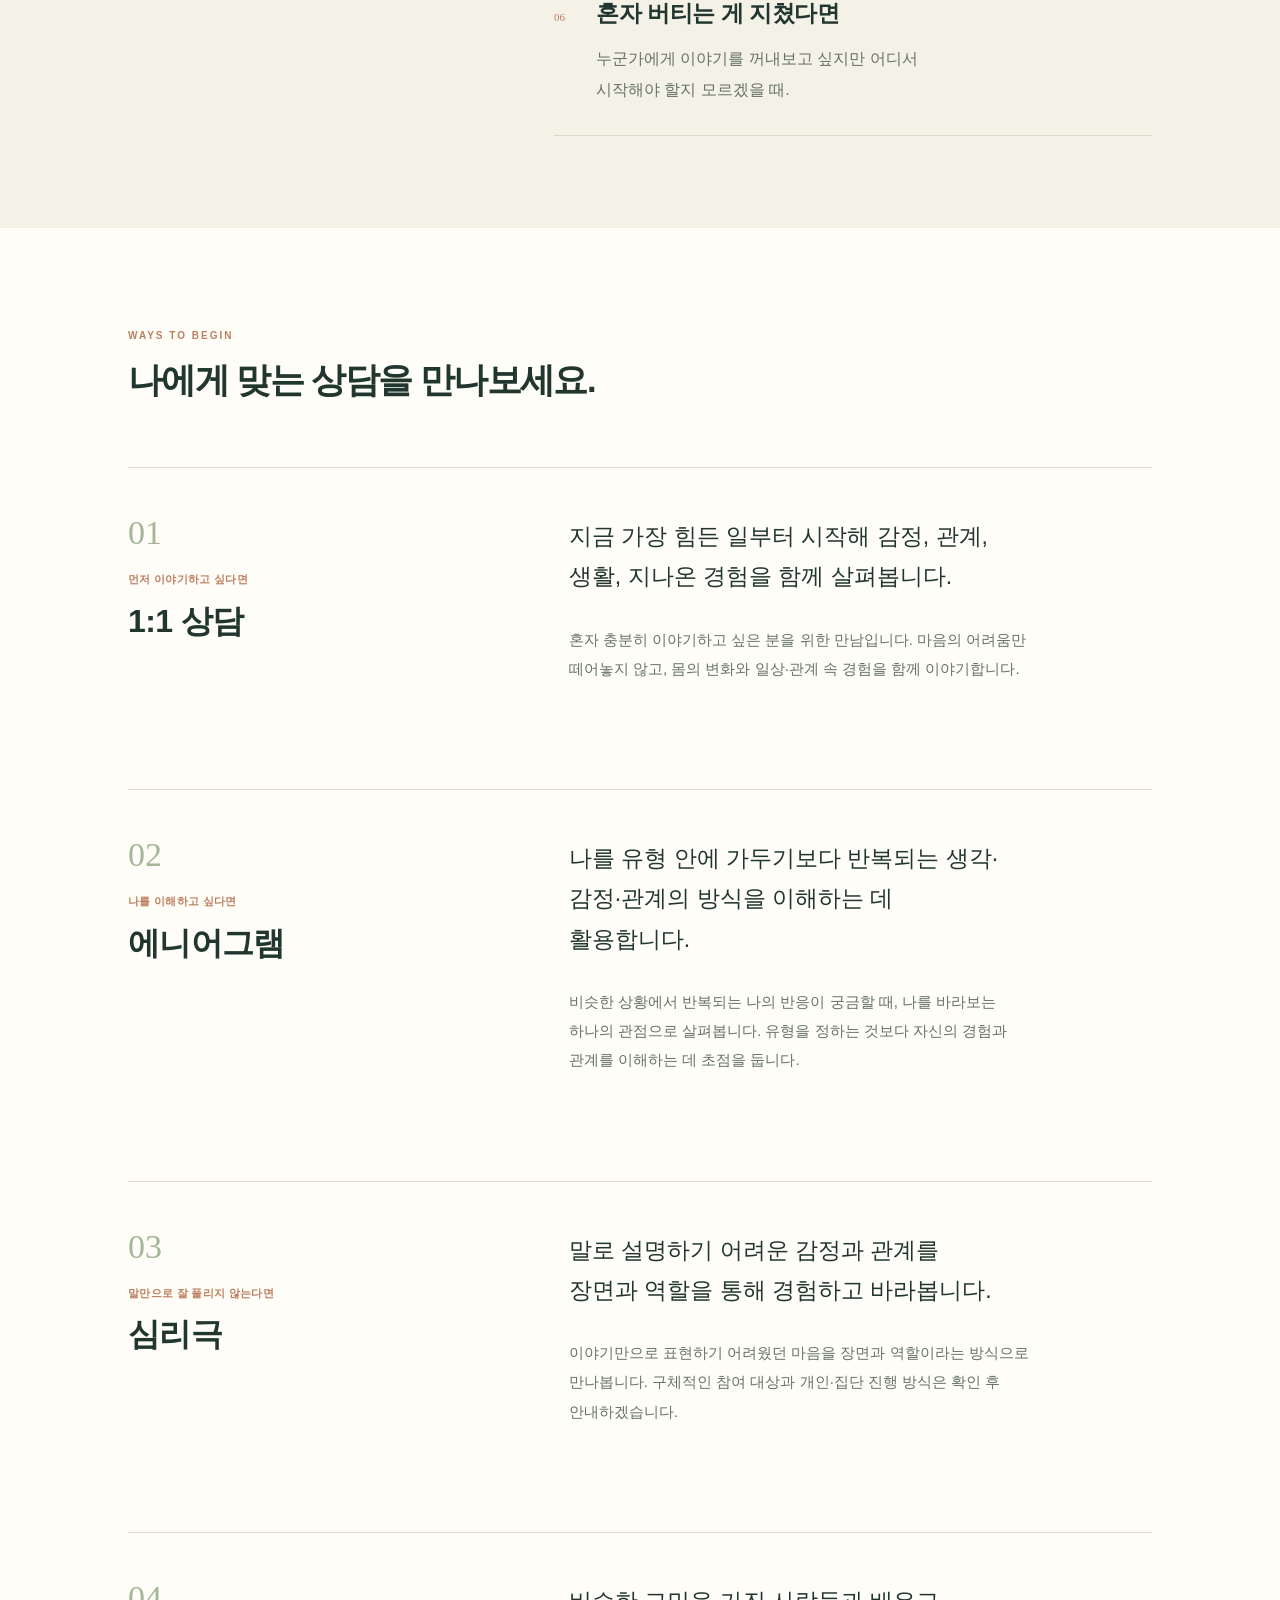
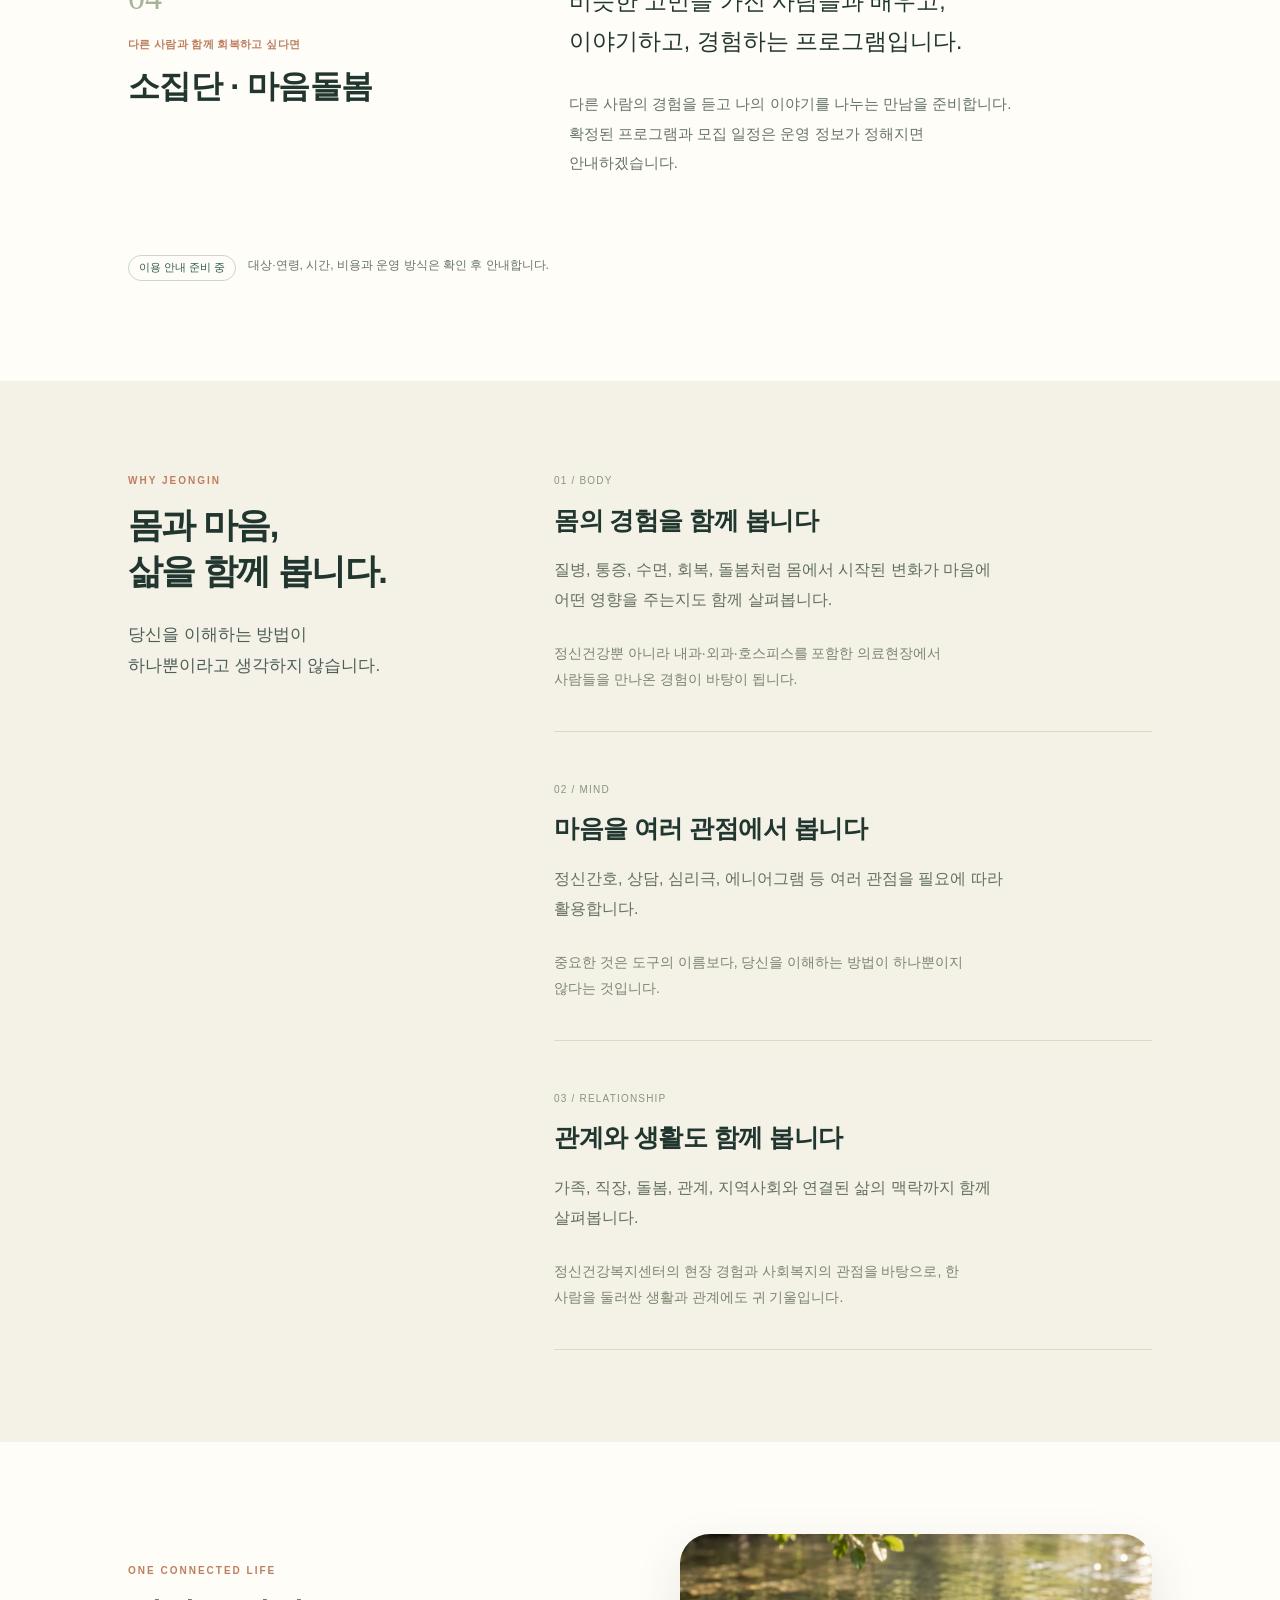
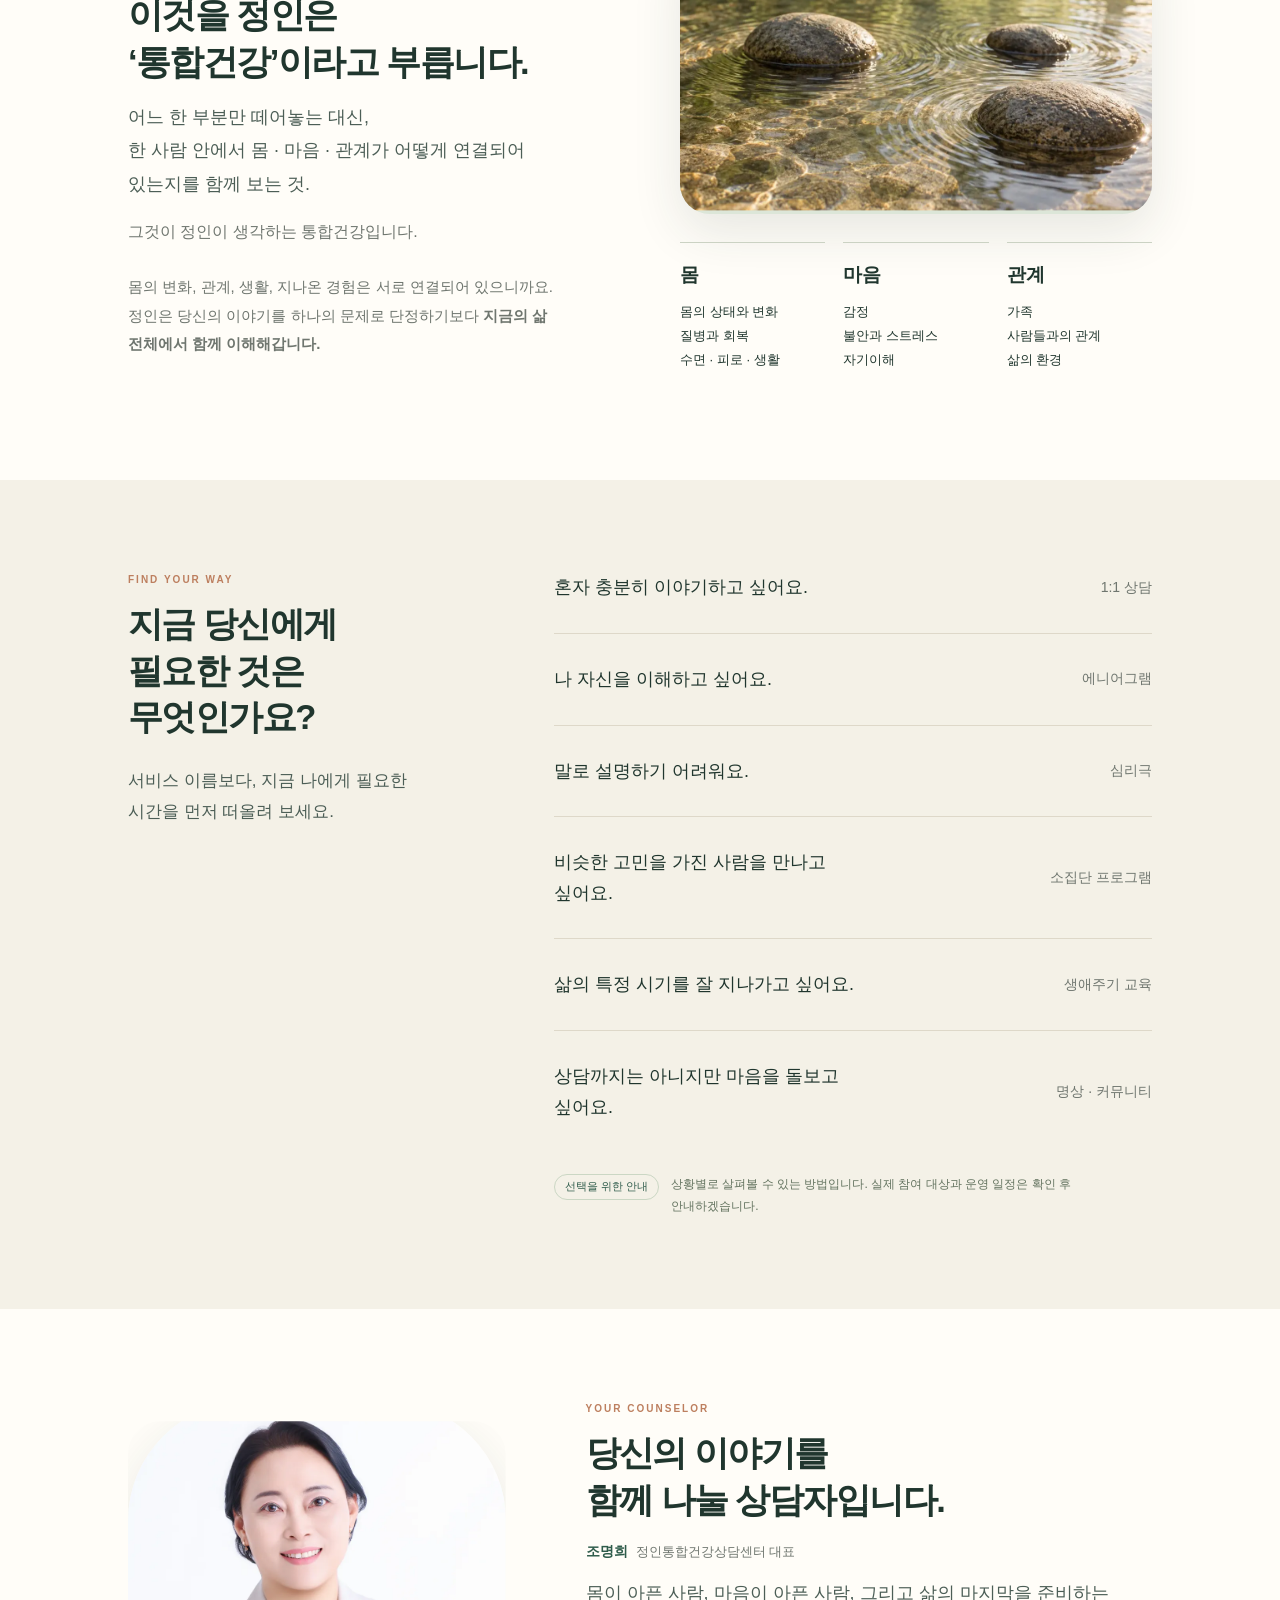
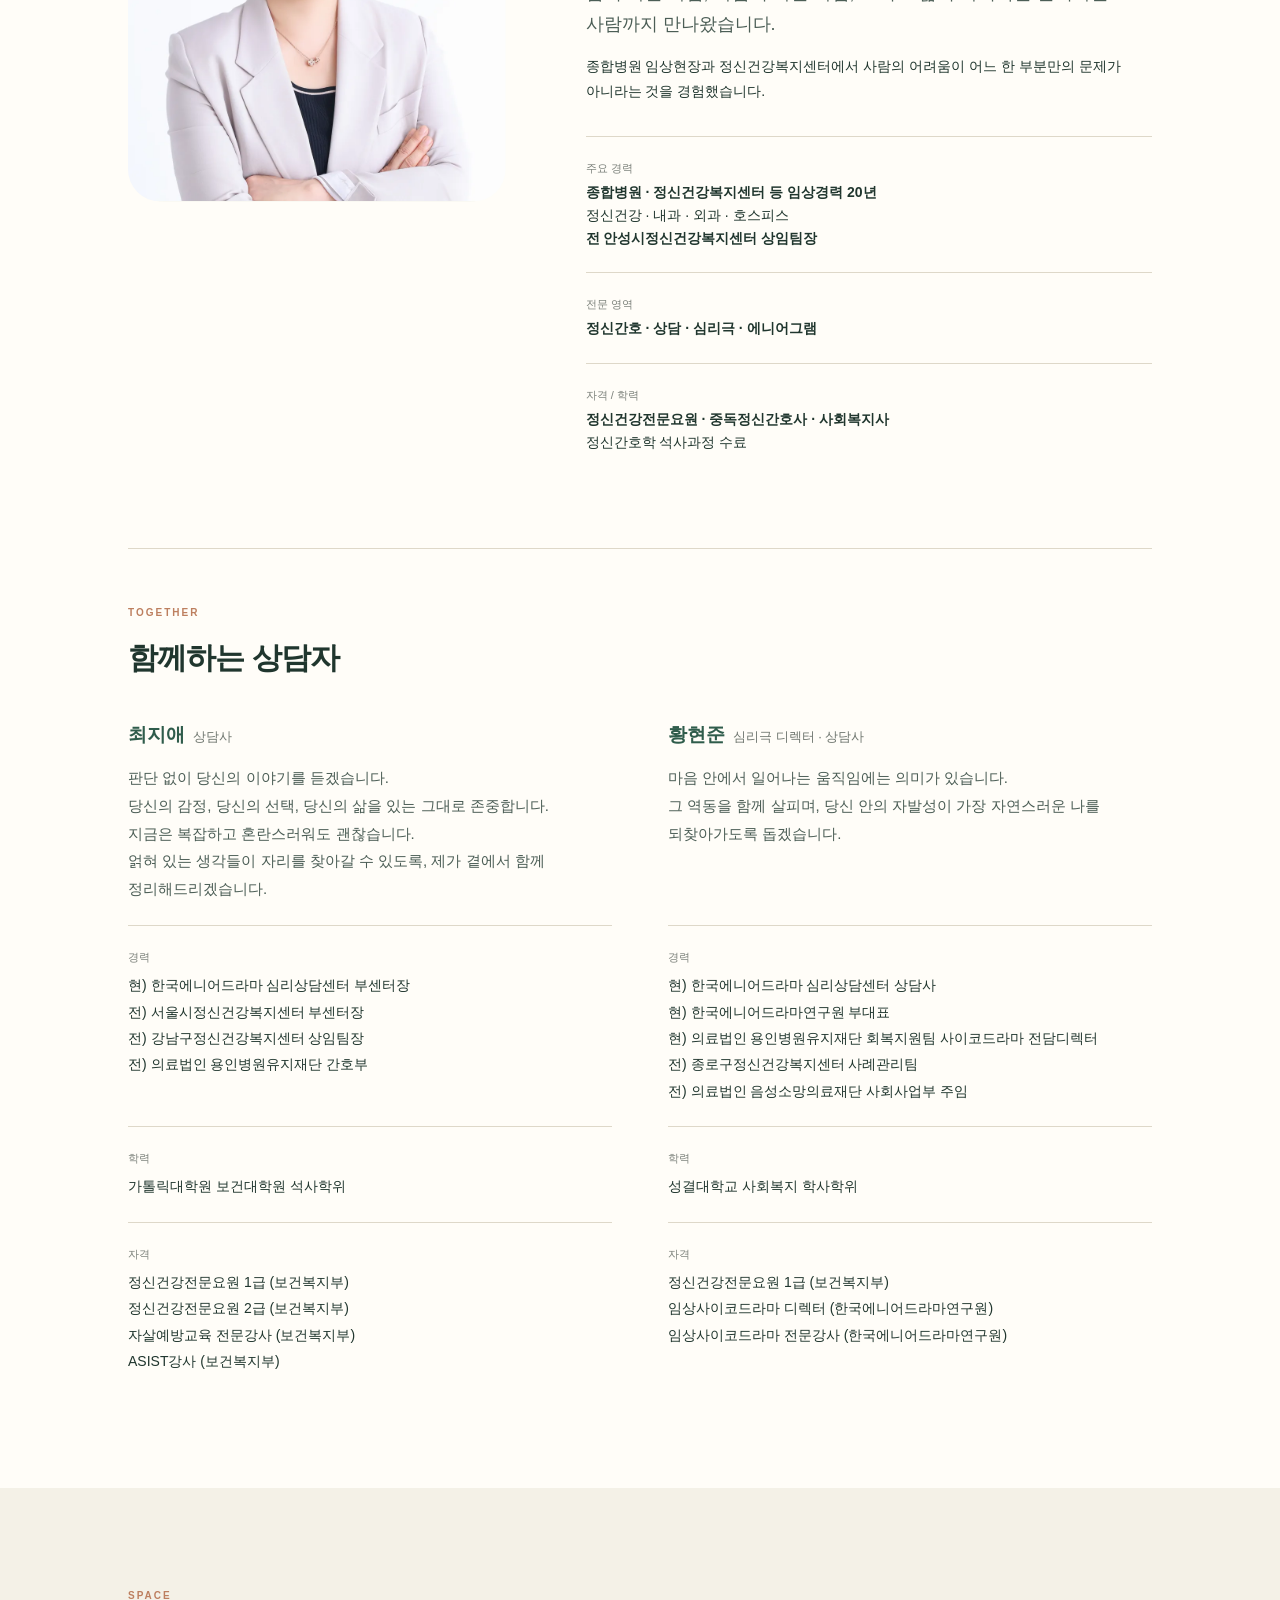
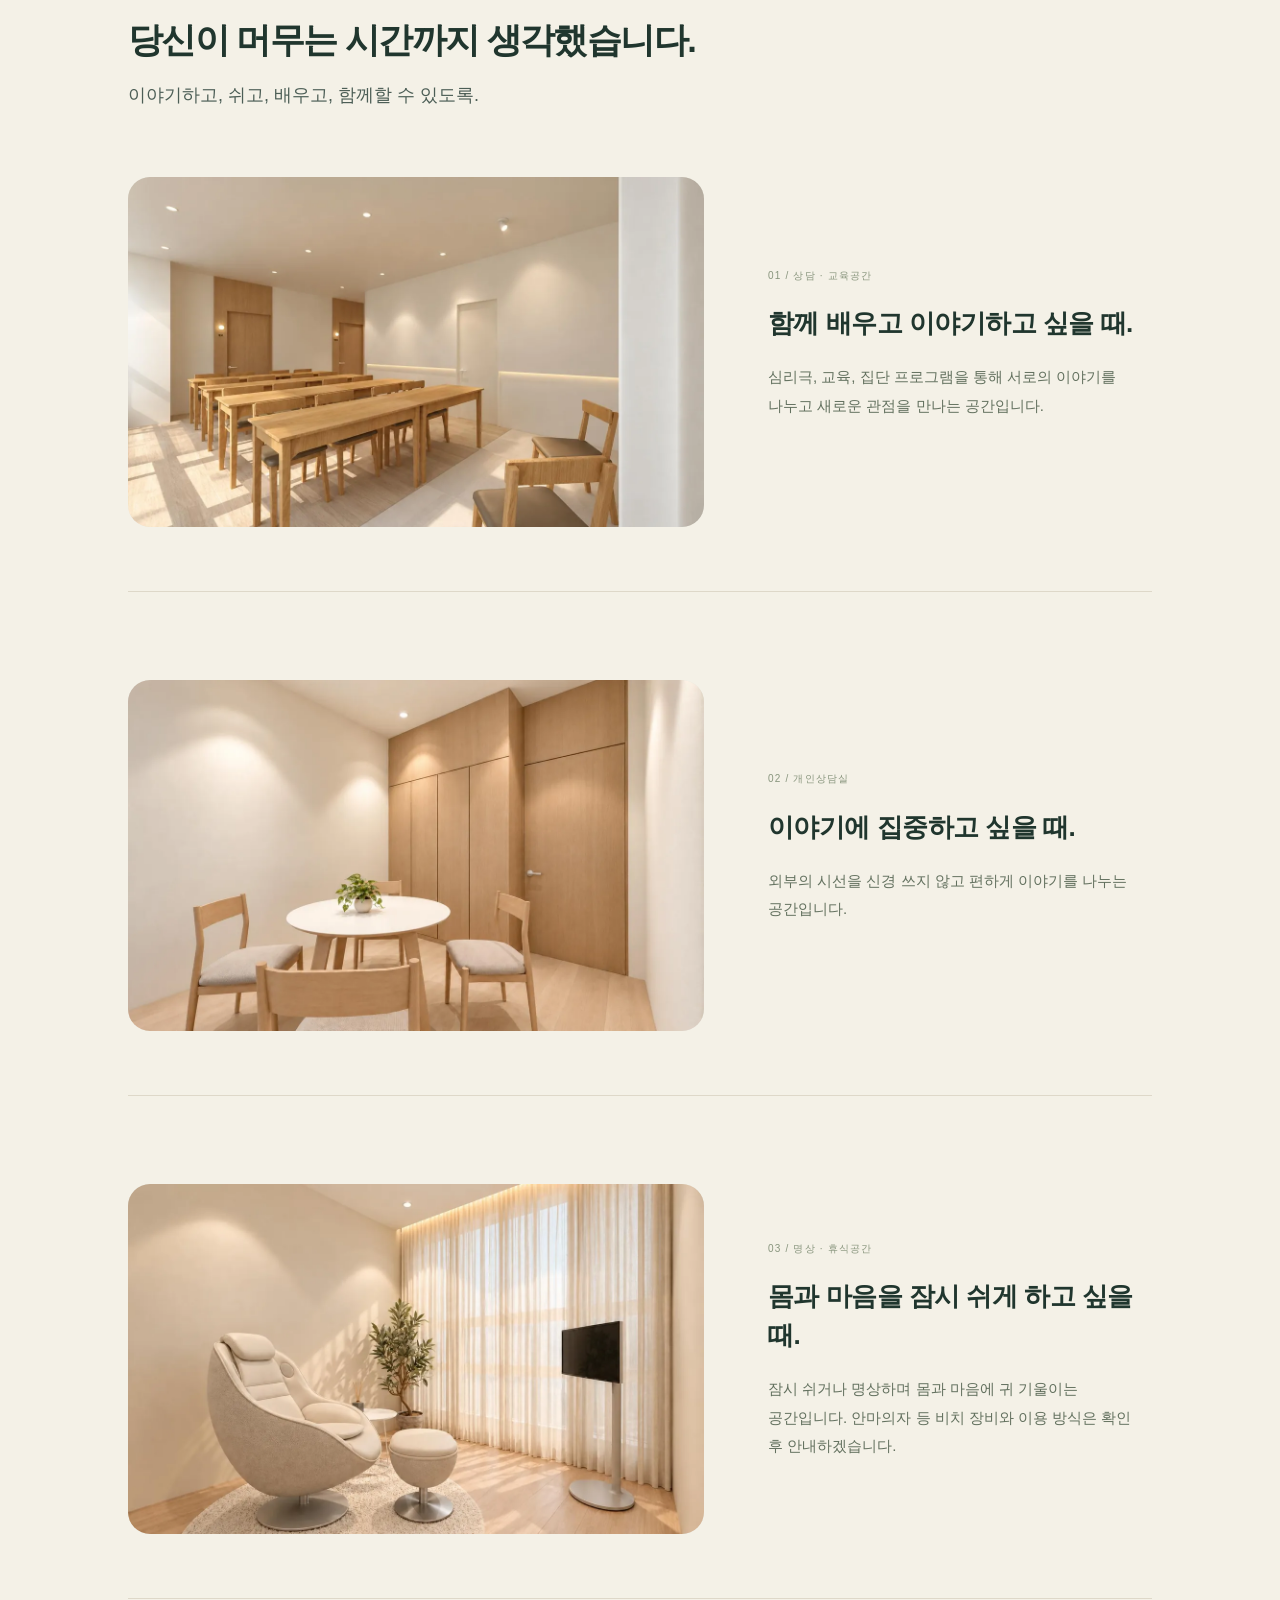
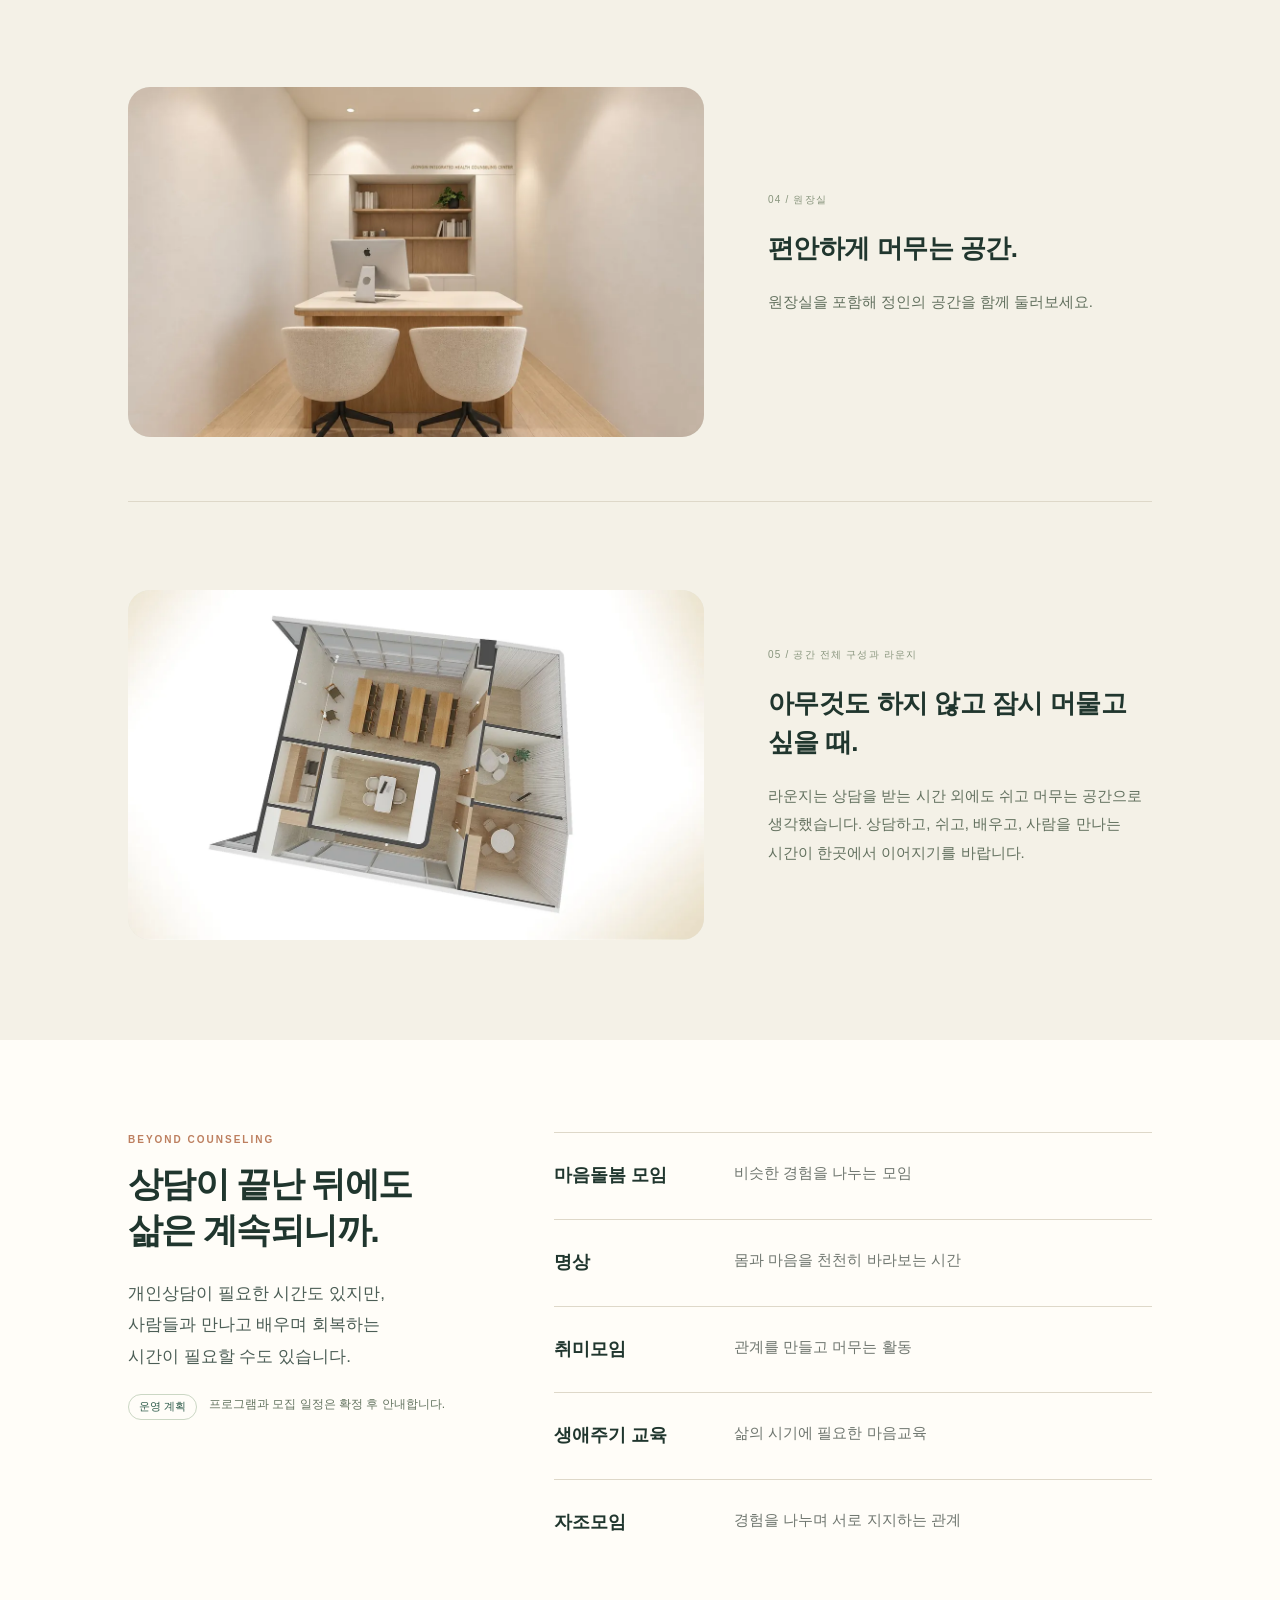
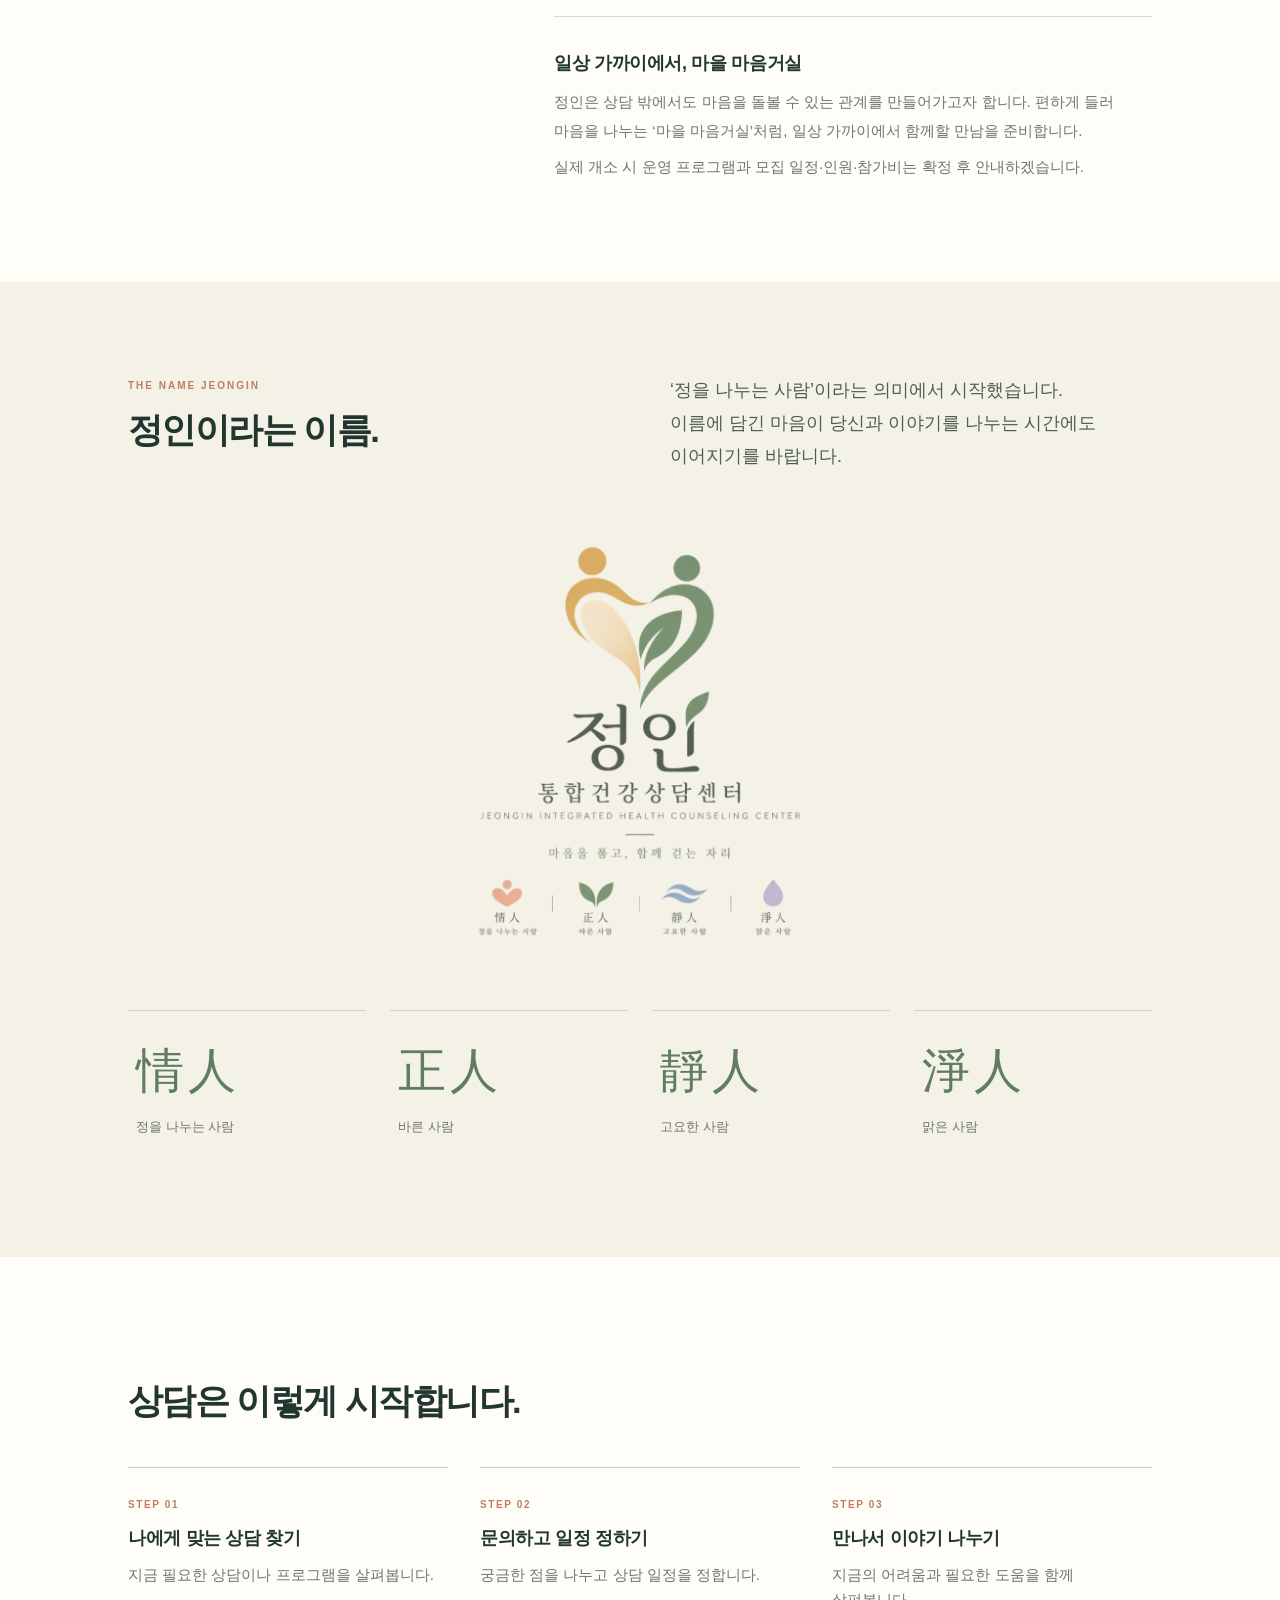
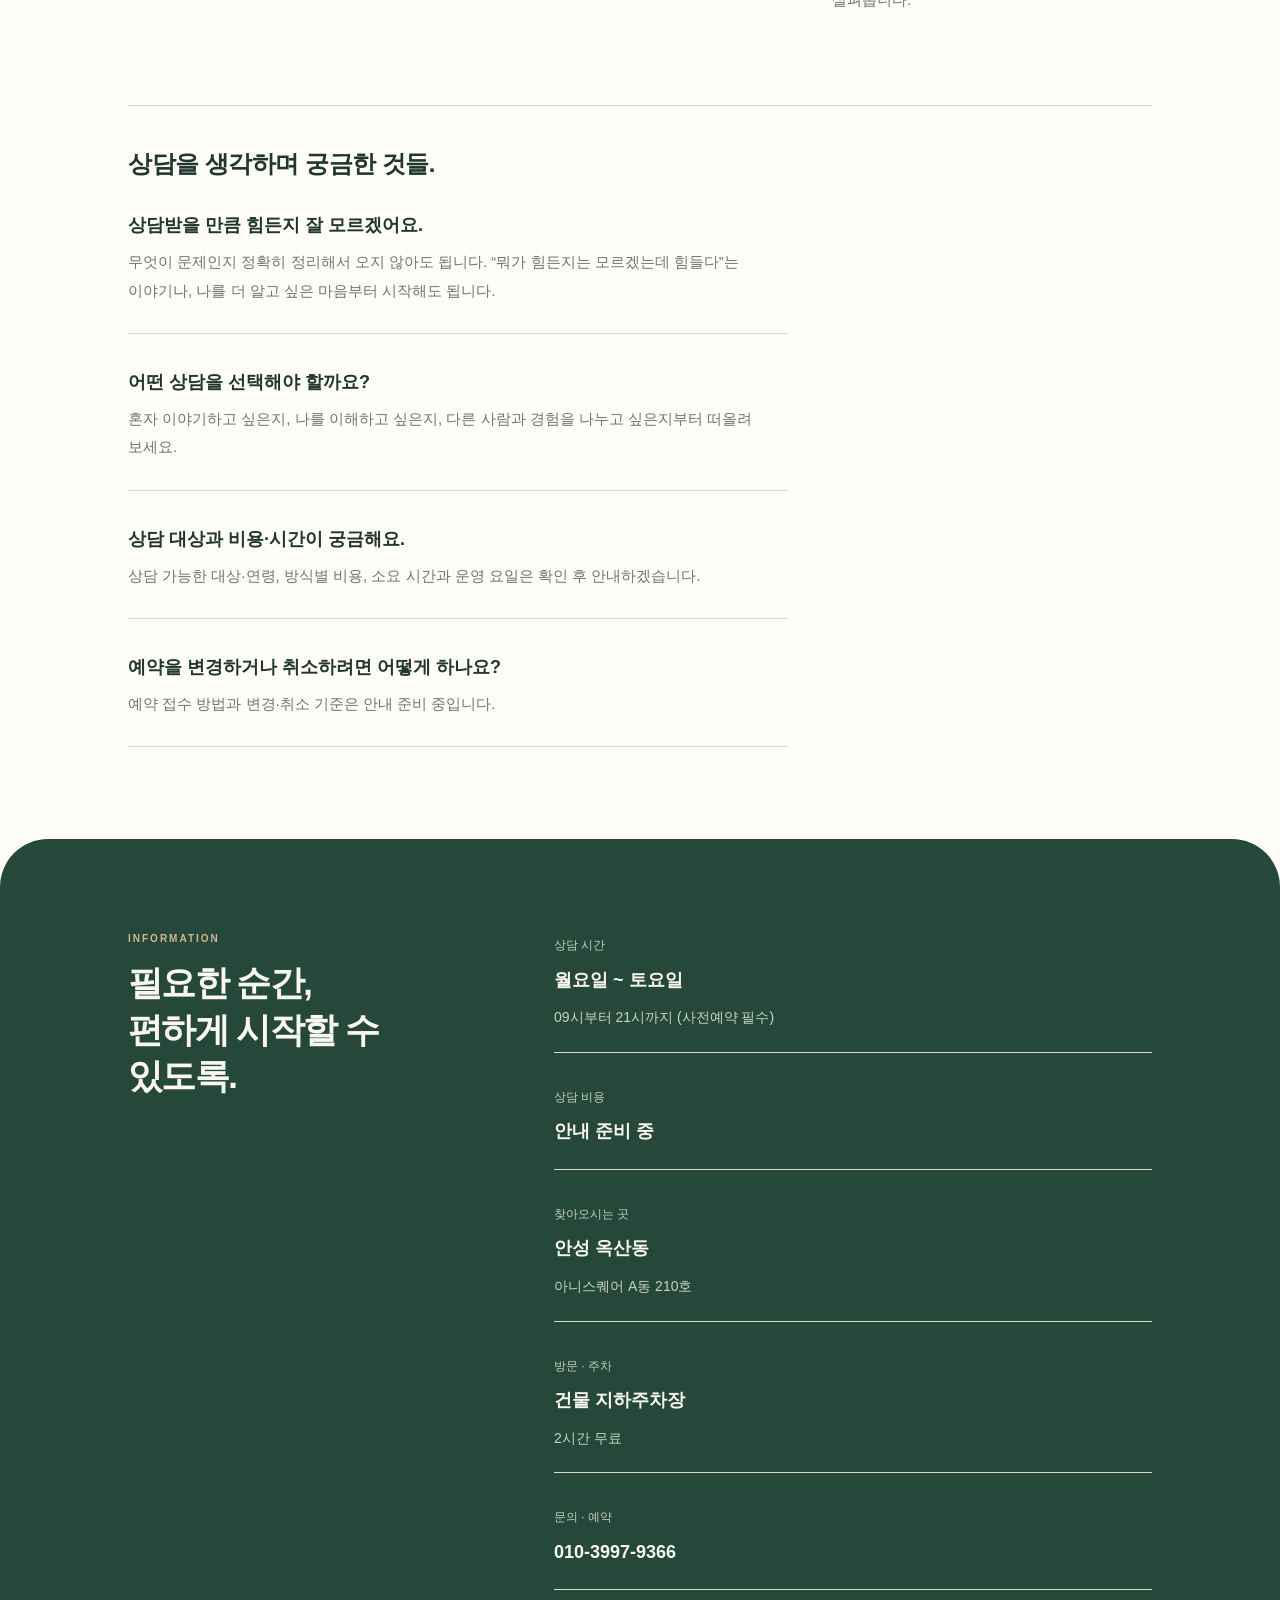
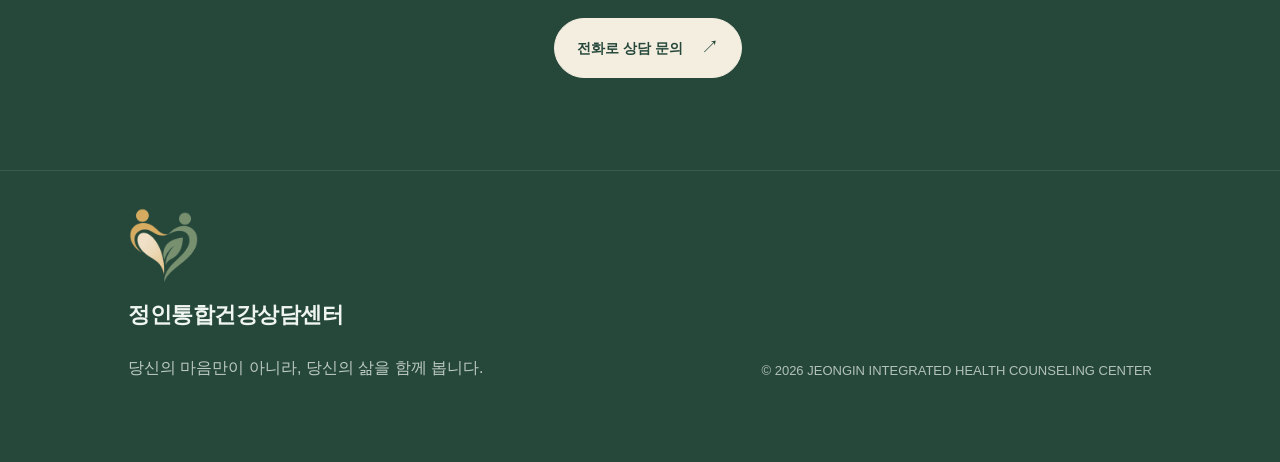
==== commit b39ec451: "fix: PC 상단 로고 옆 센터 이름을 한 줄로 크게 작은 두 줄 글씨(정인 / 통합건강상담센터)가 읽기 어려워 "정인 통합건강상담센터"를 한 줄 22·18px로 키웠다. 요청:" ====
--- a/index.html
+++ b/index.html
@@ -7,7 +7,7 @@
 <meta name="description" content="당신의 마음만이 아니라 삶을 함께 보는 정인통합건강상담센터" />
 <meta name="theme-color" content="#2f5c4b" />
 <link rel="icon" href="assets/jeongin-symbol.svg?v=2" type="image/svg+xml" />
-<link rel="stylesheet" href="assets/site.css?v=team-2" />
+<link rel="stylesheet" href="assets/site.css?v=brand-1" />
 </head>
 <body>
 <div id="readingProgress" aria-hidden="true"></div>
--- a/assets/site.css
+++ b/assets/site.css
@@ -513,3 +513,9 @@
 /* 두 사람의 소개말·경력·학력·자격 줄을 같은 높이에 맞춰, 길이가 달라도 가로줄이 이어지게 한다(넓은 화면만). */
 @media(min-width:861px){.team-list{column-gap:56px;row-gap:0}.team-member{display:grid;grid-template-rows:subgrid;grid-row:span 5}.team-facts{display:contents}}
 @media(max-width:860px){.team{margin-top:56px;padding-top:44px}.team-list{grid-template-columns:1fr;gap:44px}}
+
+/* PC·태블릿 상단 로고 옆 이름: 작은 두 줄 글씨는 읽기 어려워, 센터 이름 전체를 한 줄로 크게 보여준다. */
+@media(min-width:641px){
+ .brand span{display:flex;align-items:baseline;gap:9px;font-size:22px;line-height:1.2;white-space:nowrap}
+ .brand small{display:inline;margin-top:0;font-size:18px;font-weight:700;color:#3f594d}
+}
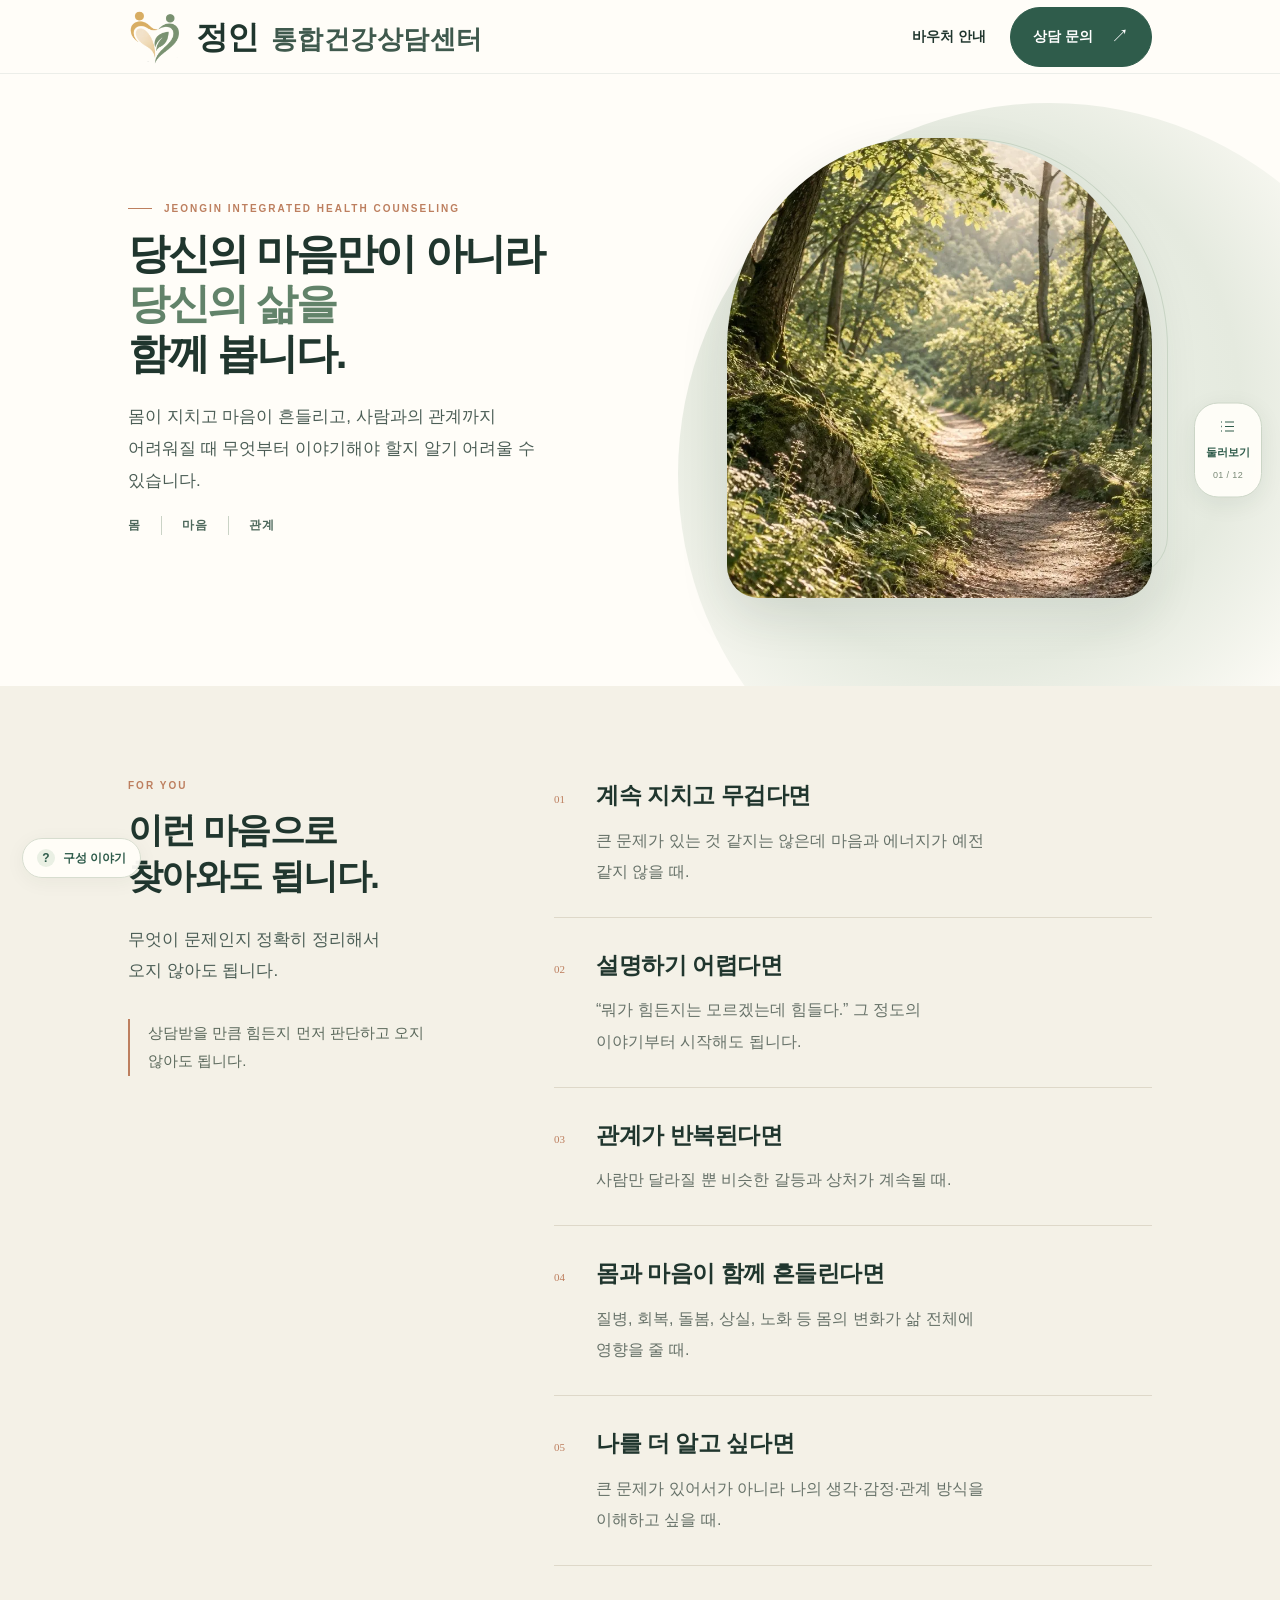
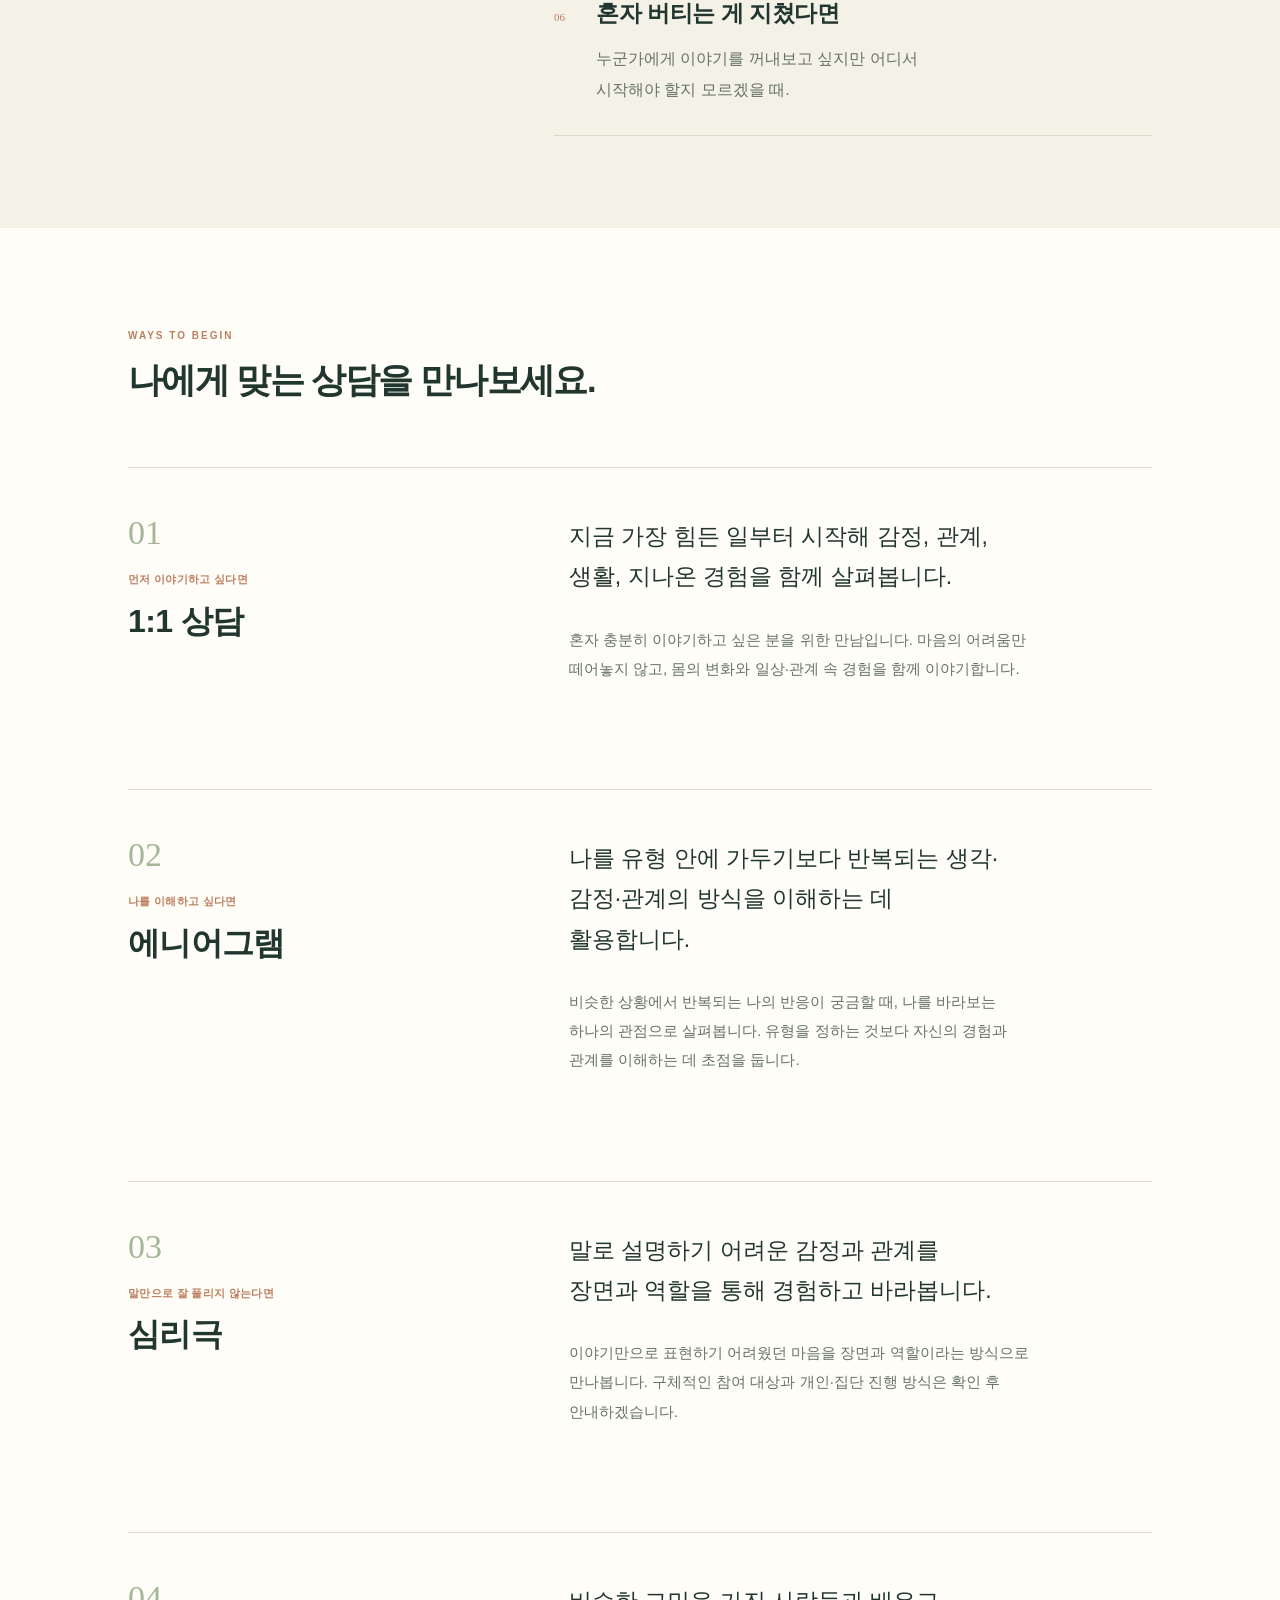
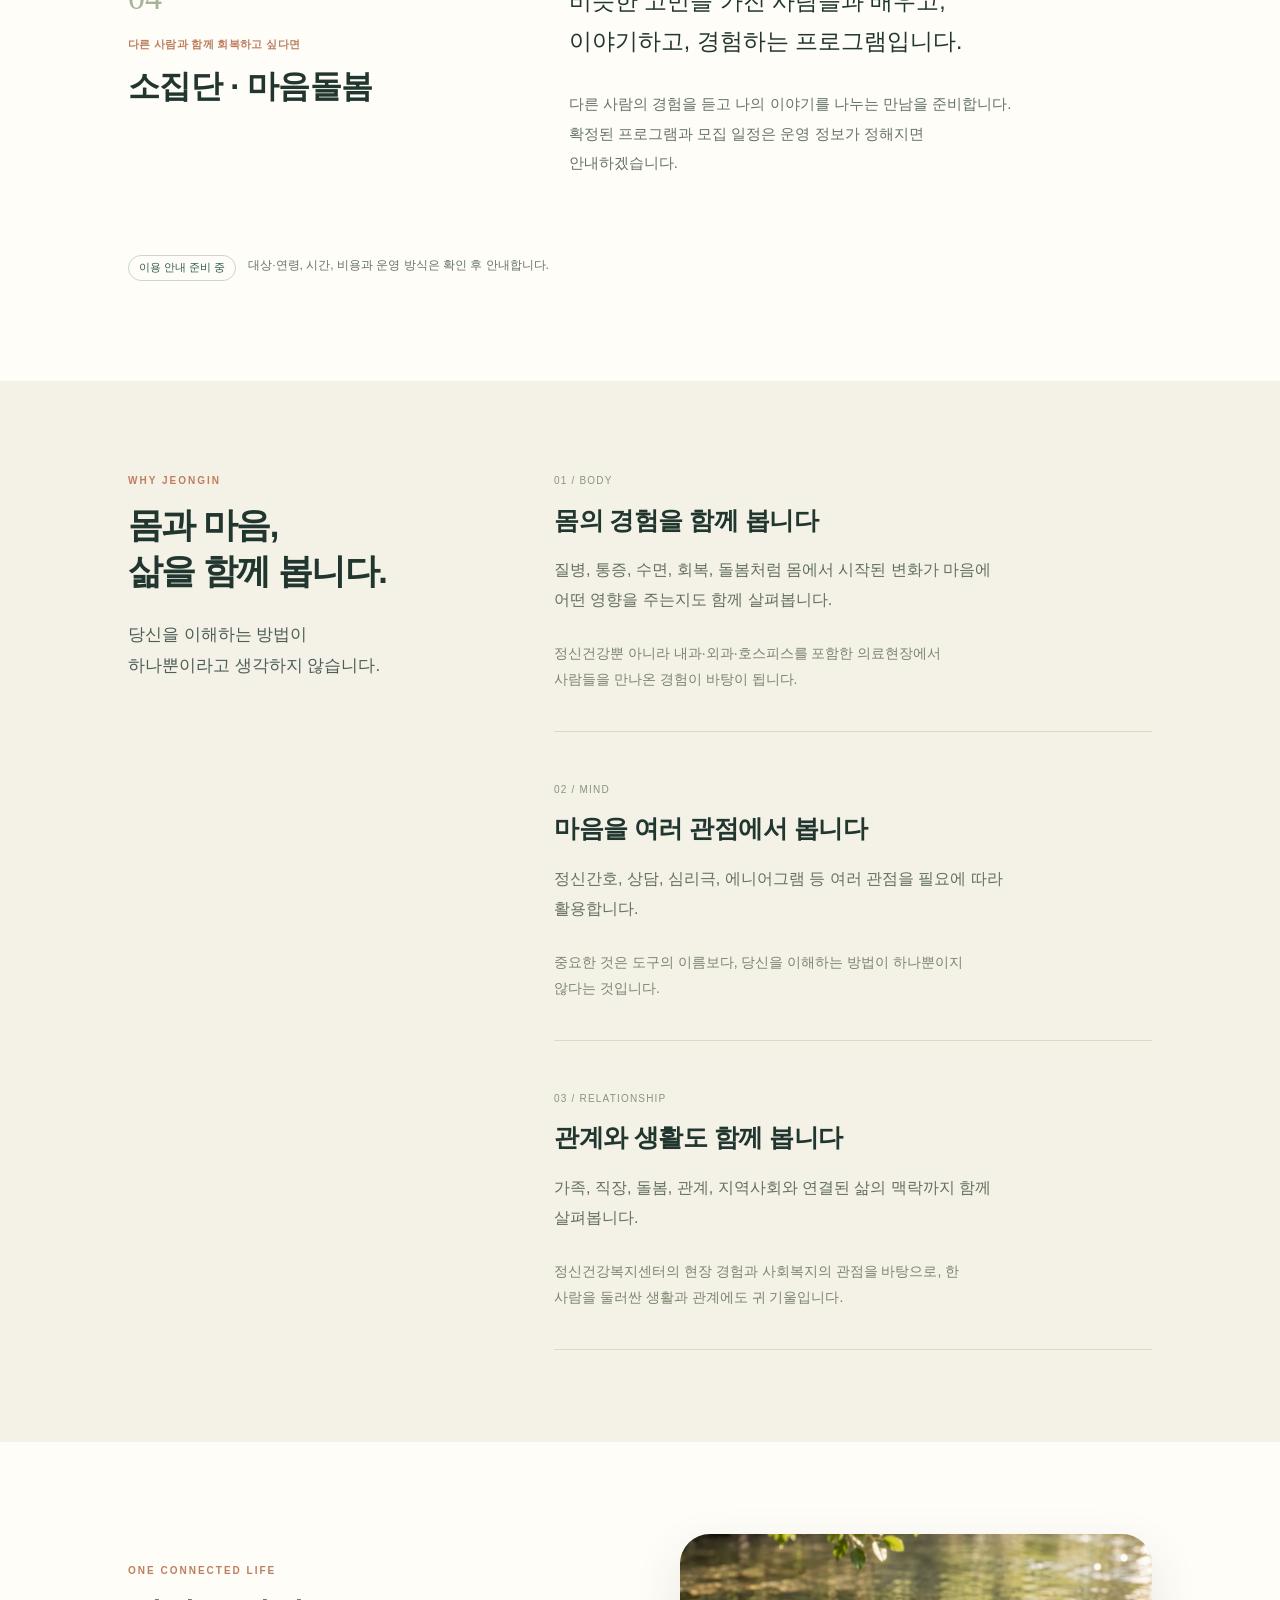
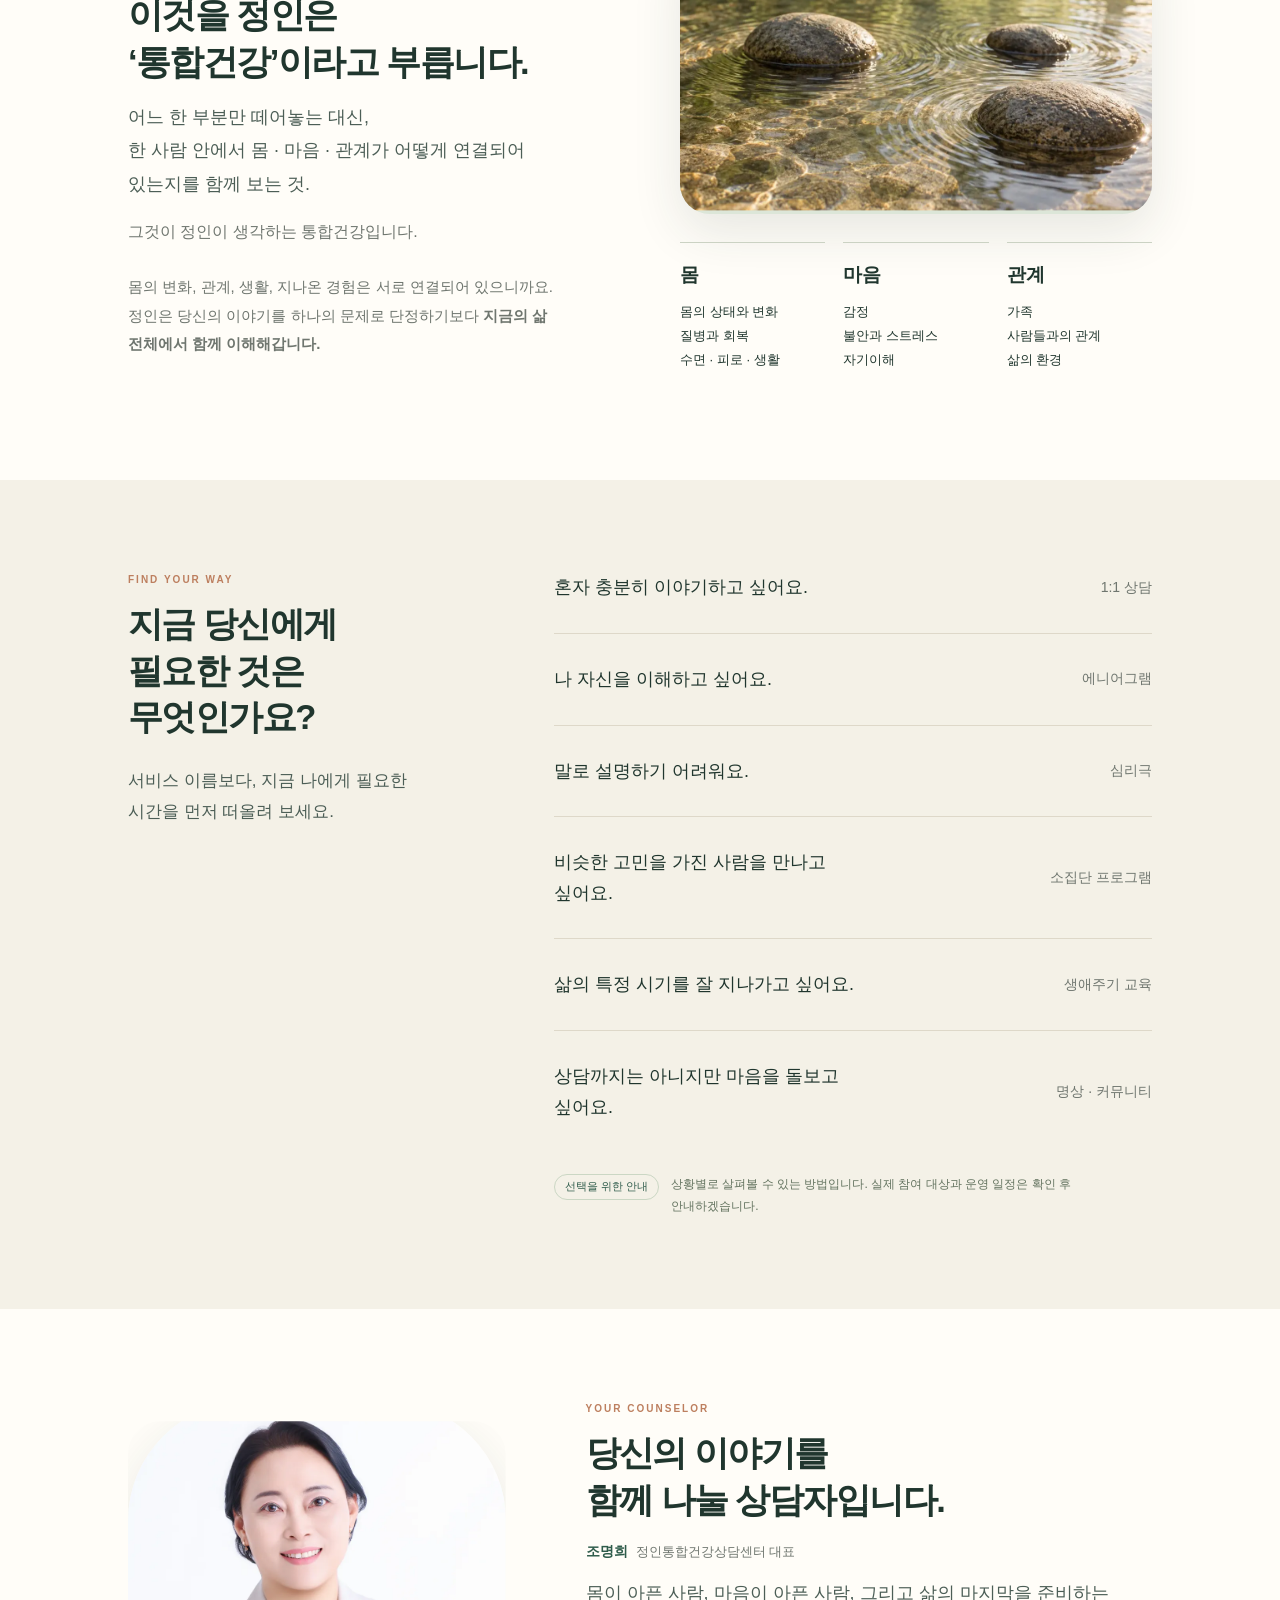
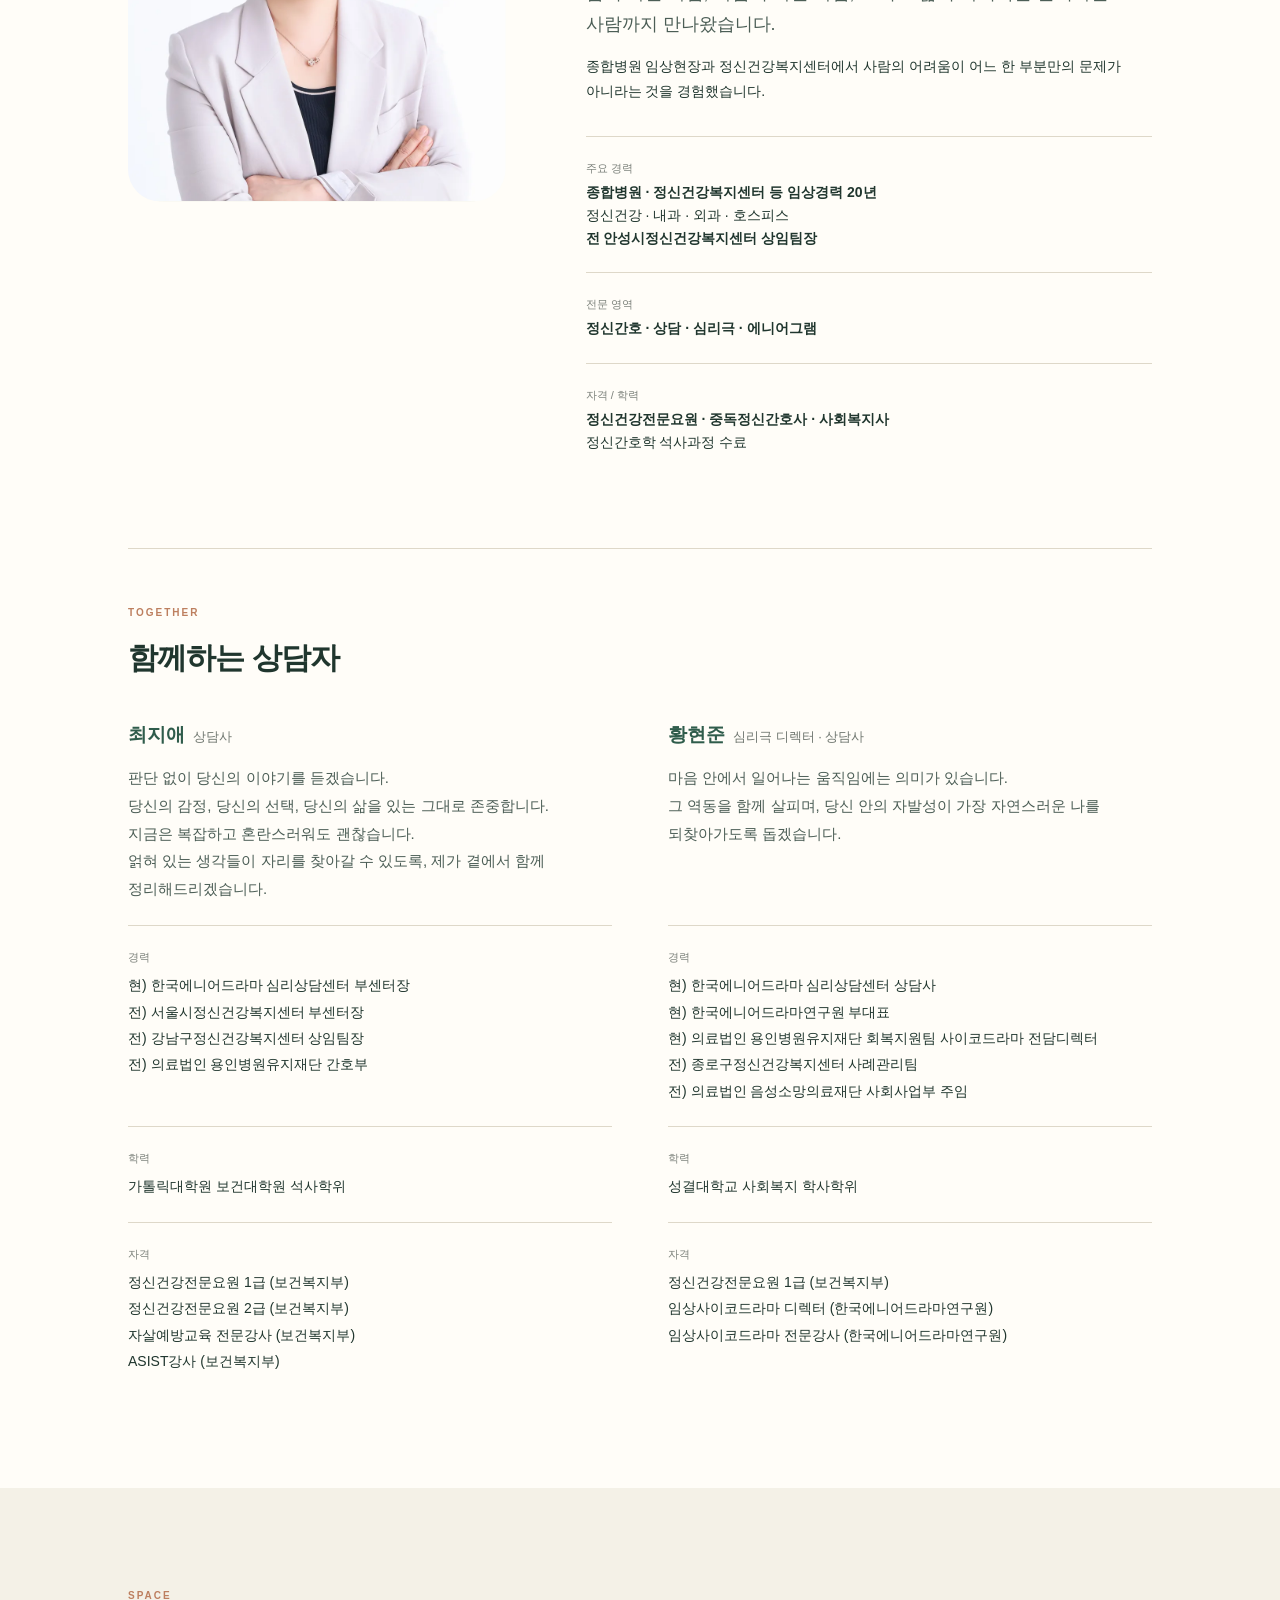
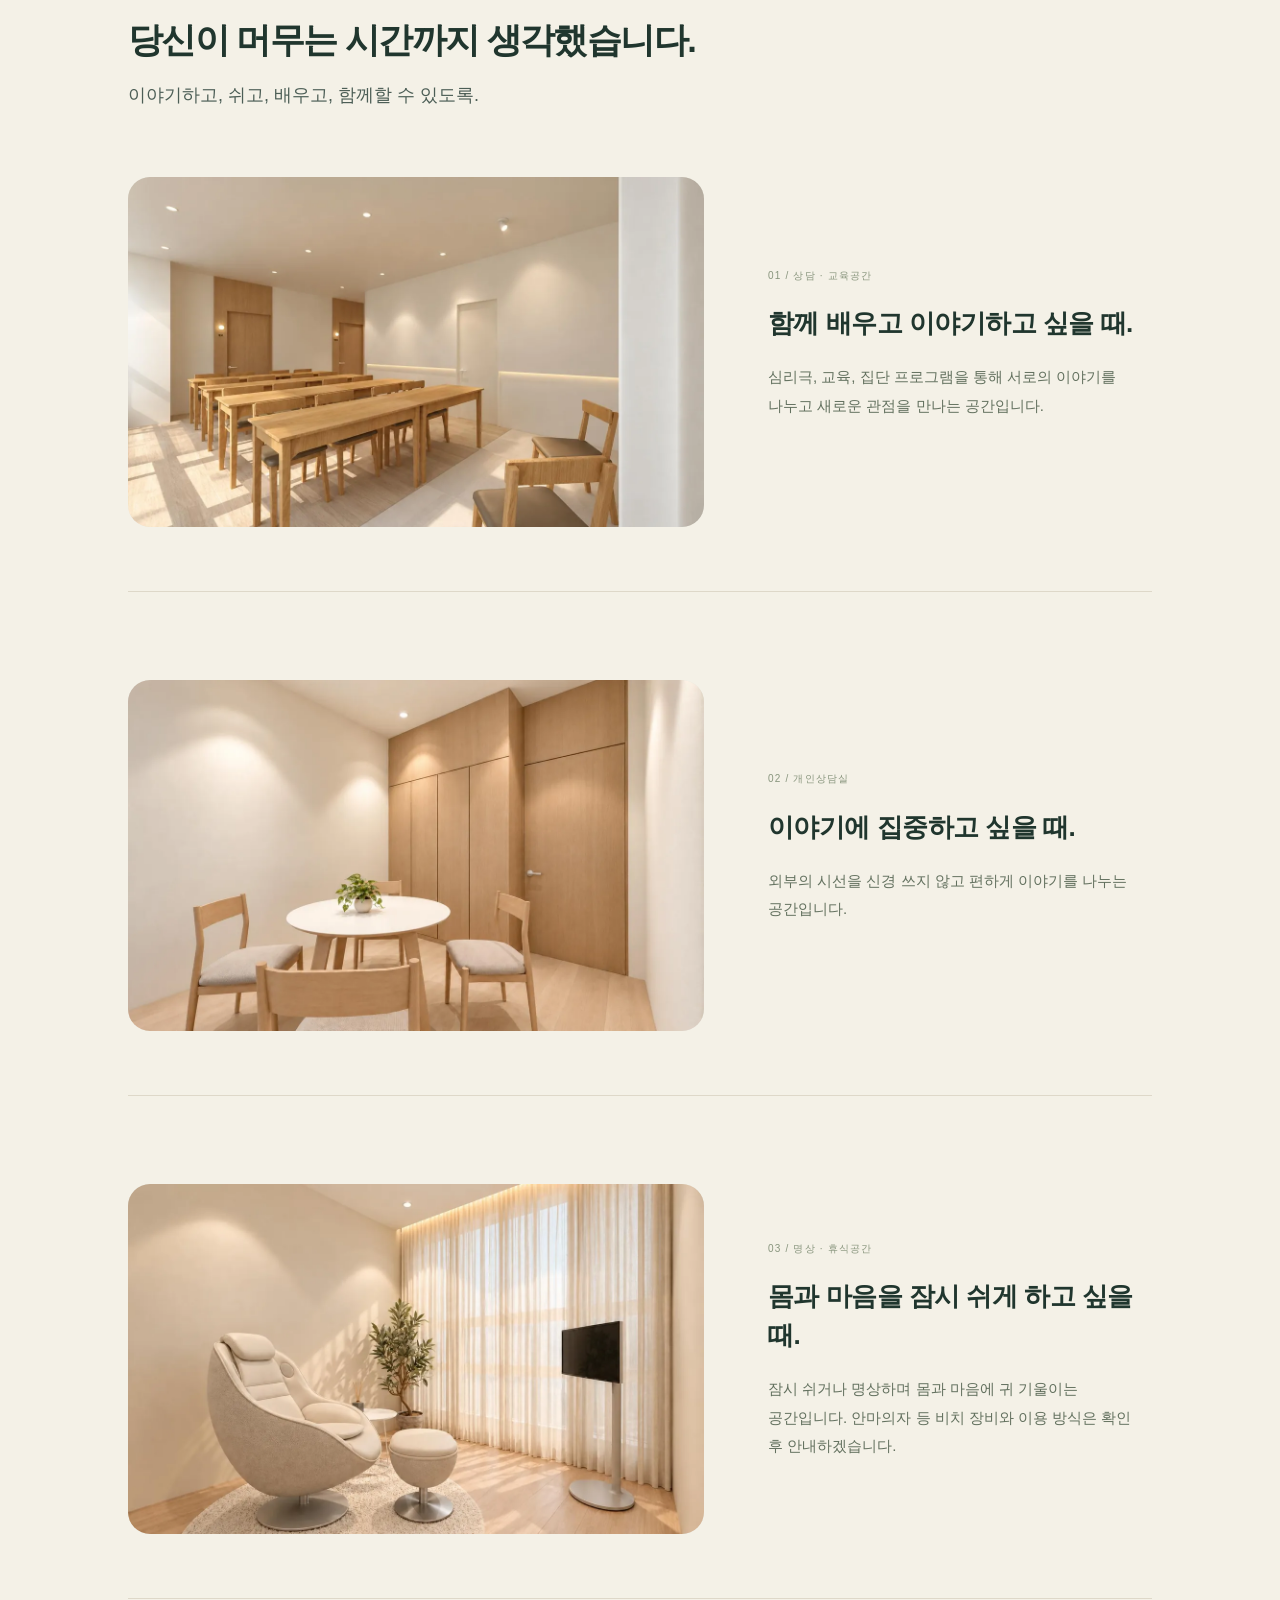
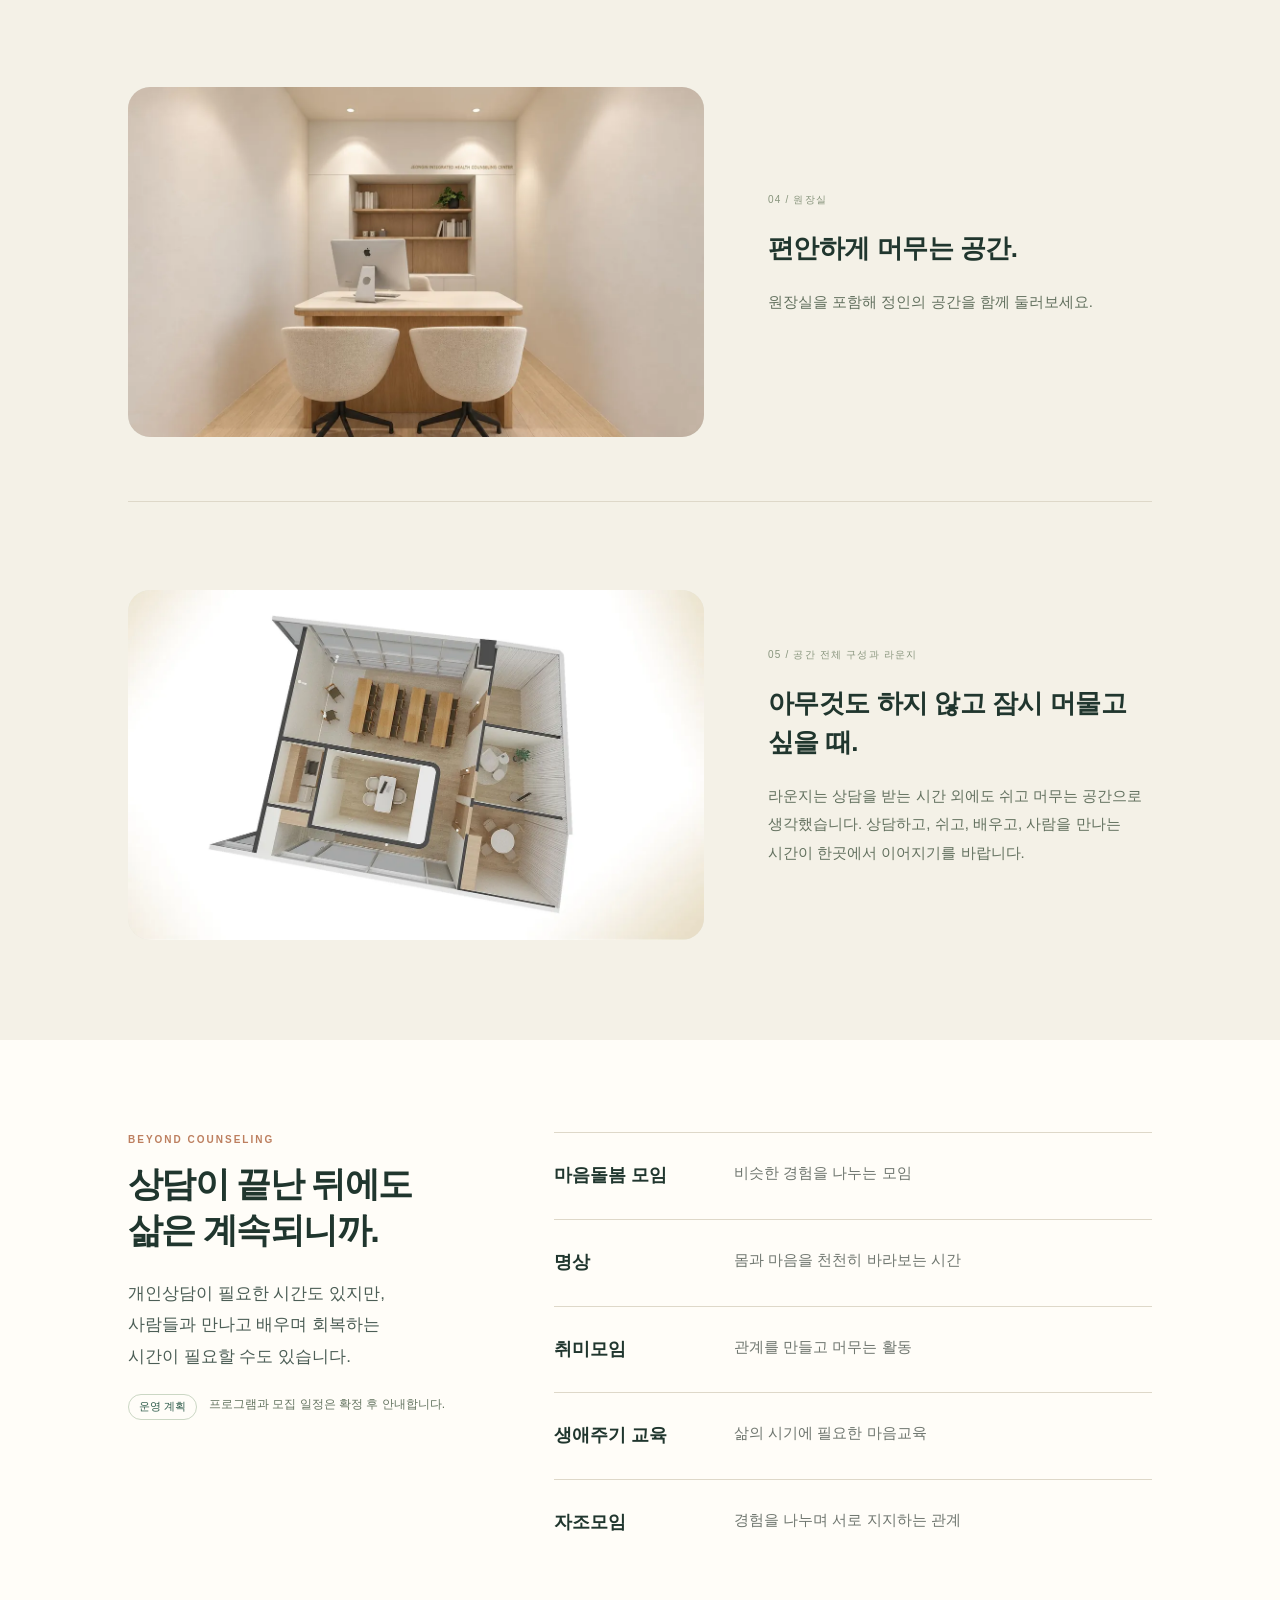
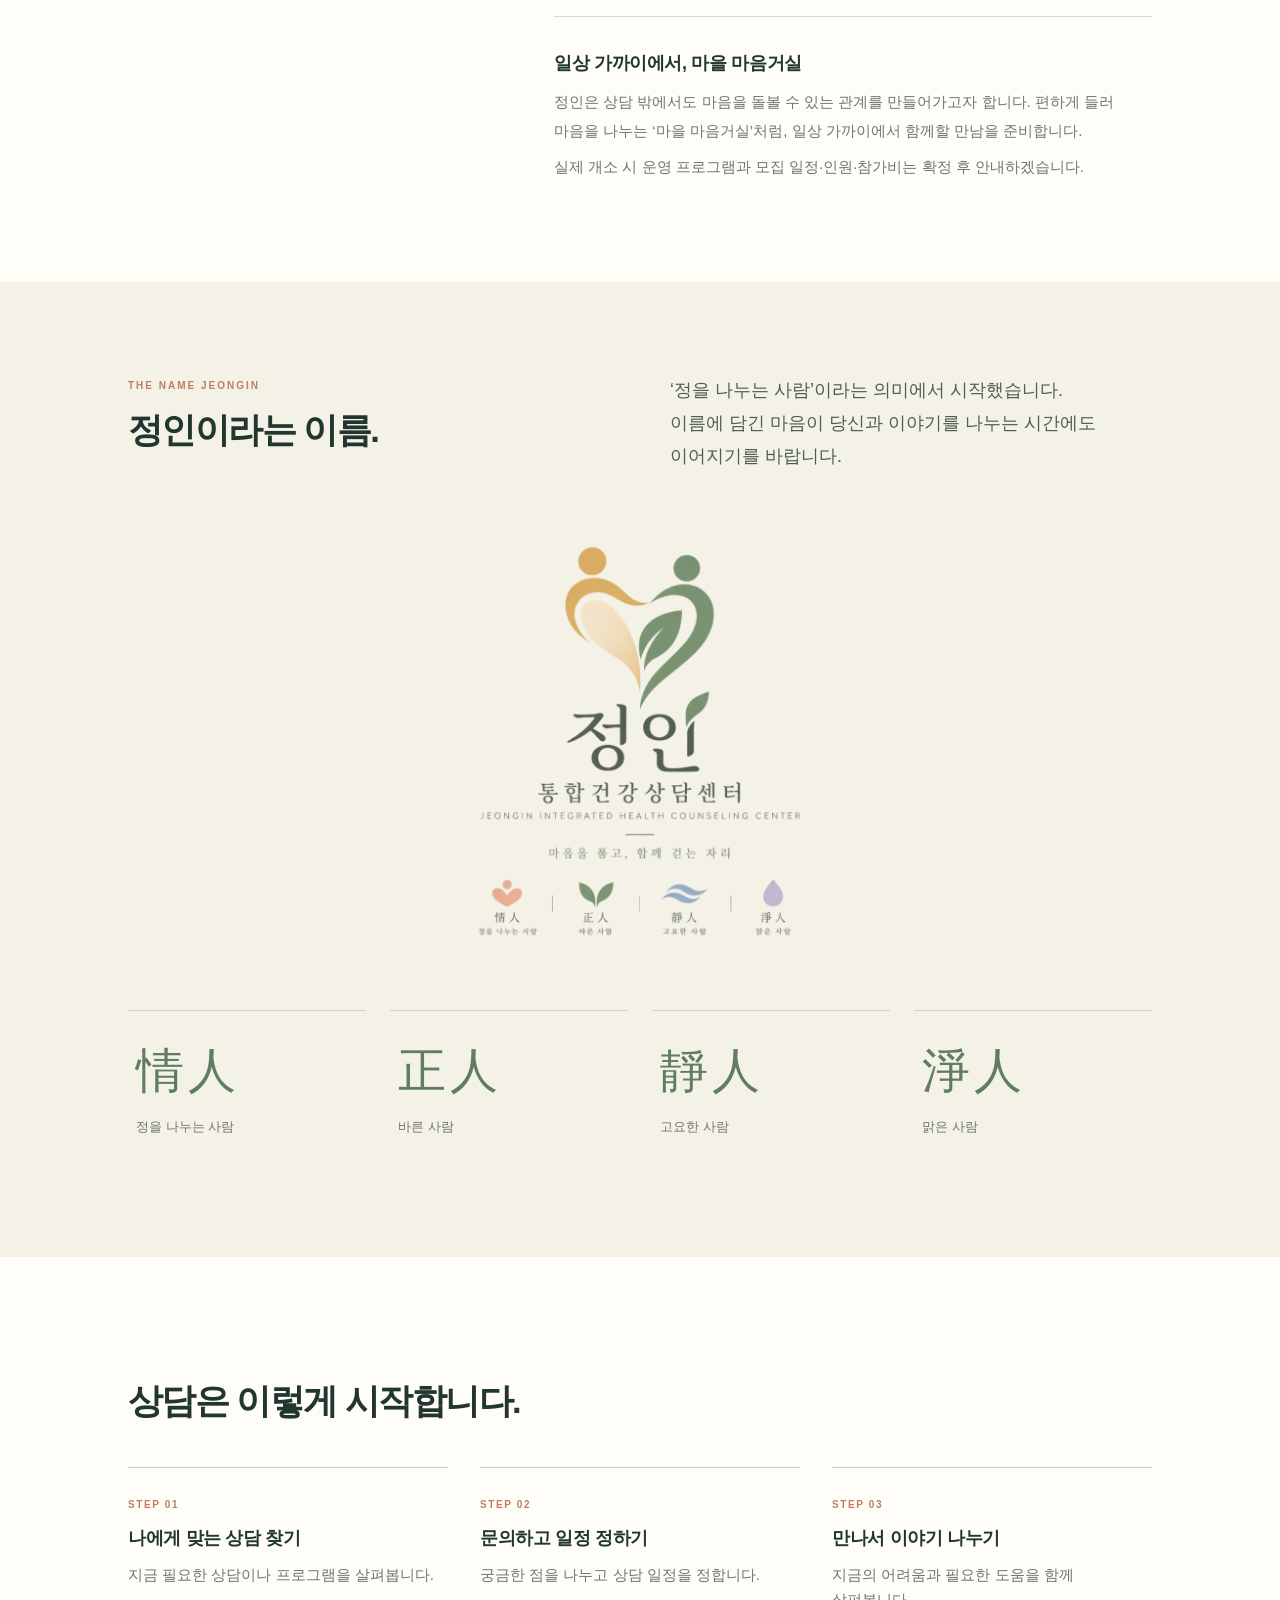
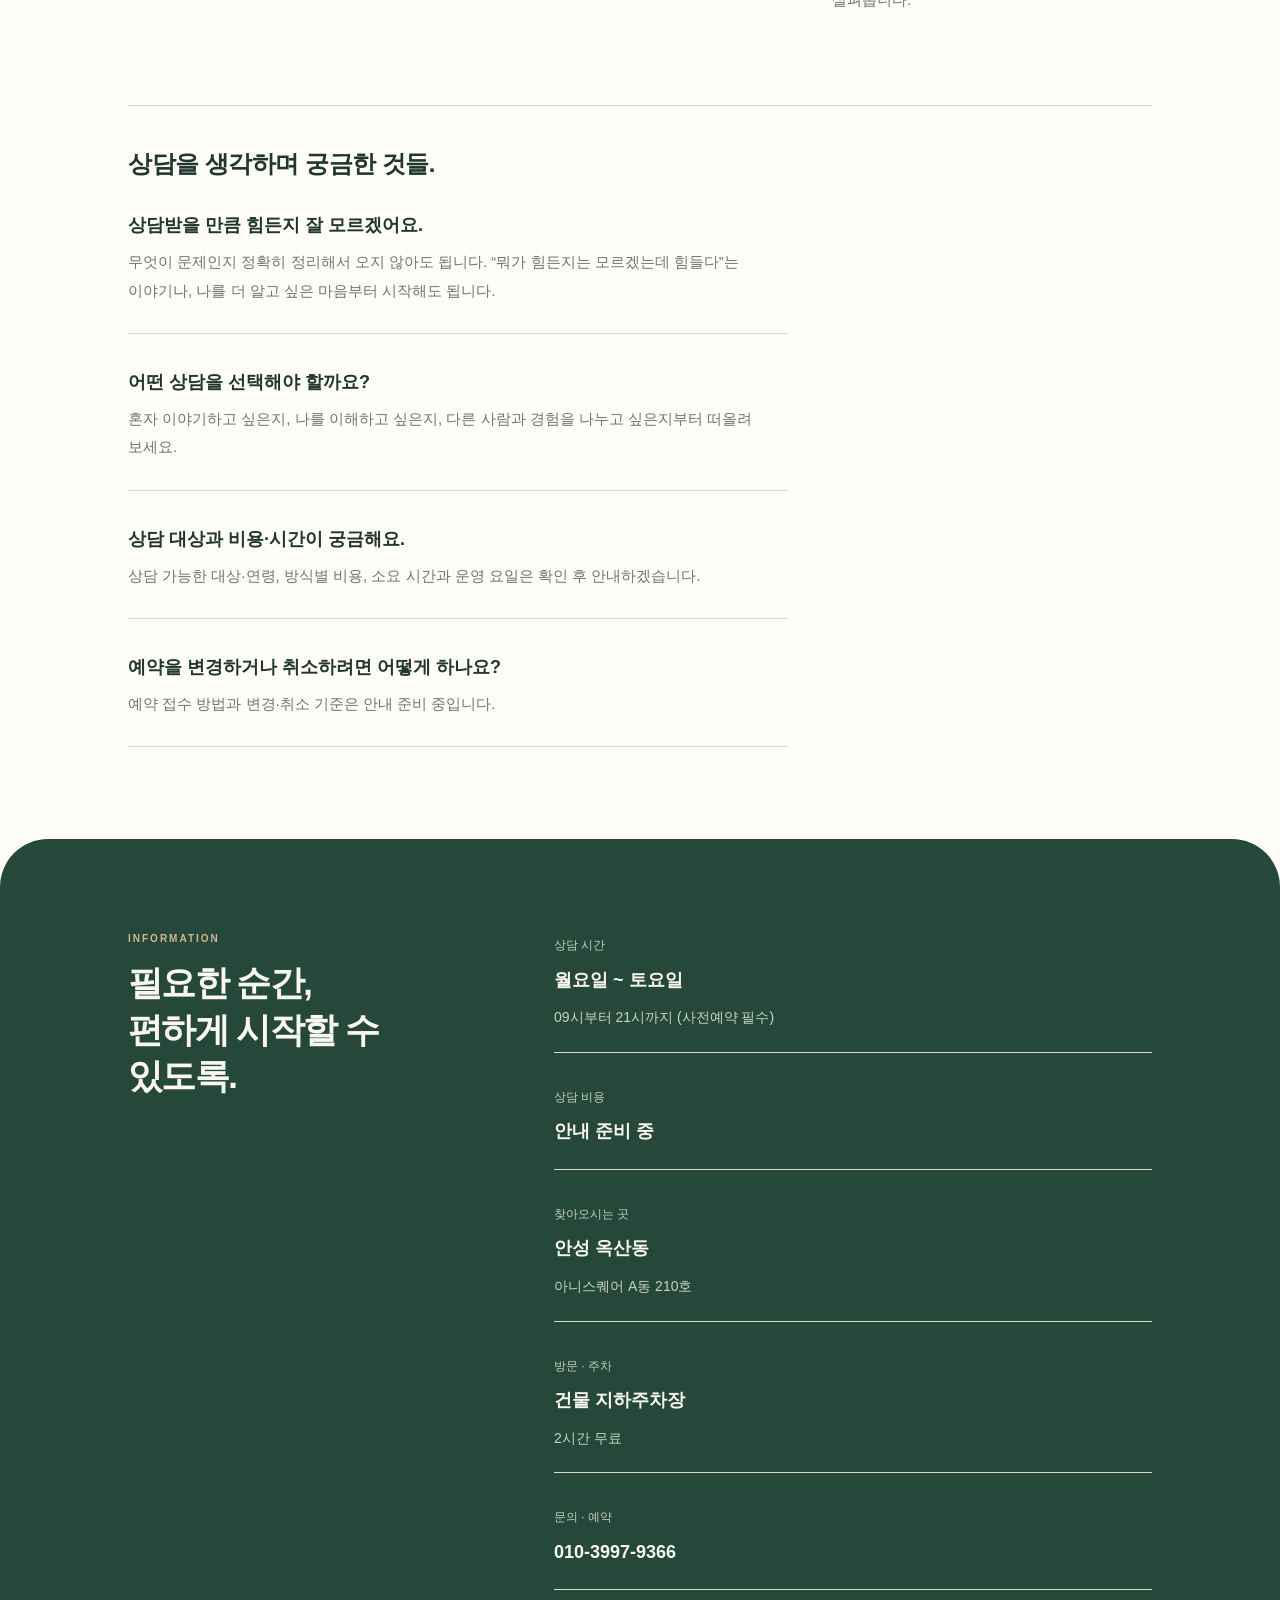
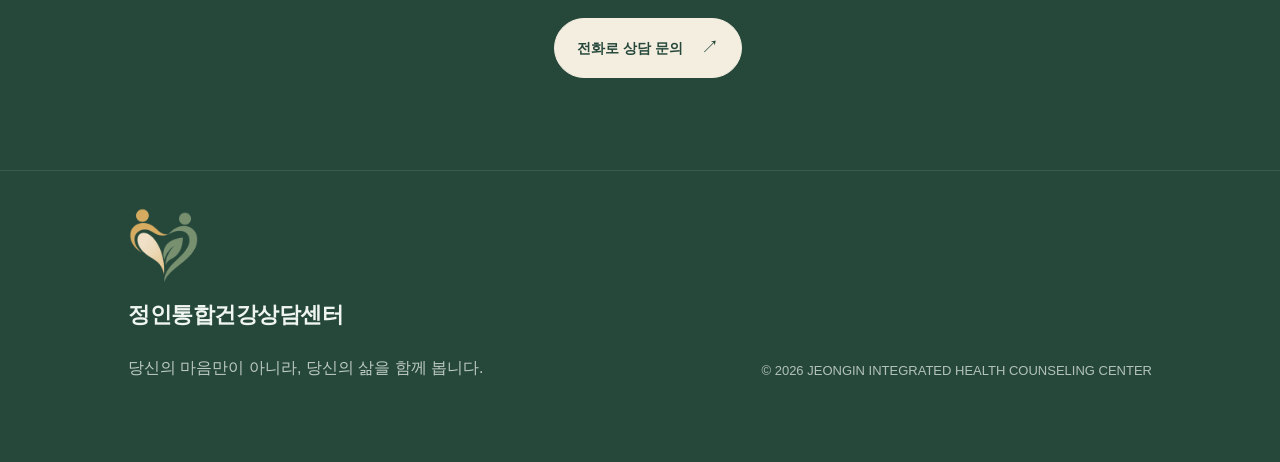
==== commit dfe06696: "fix: 넓은 화면 상단 로고와 센터 이름을 더 크게 한 줄로 만든 뒤에도 작다는 의견에 1024px 이상에서 이름을 32·26px, 로고를 54px로 키웠다. 요청: 대화 — "" ====
--- a/index.html
+++ b/index.html
@@ -7,7 +7,7 @@
 <meta name="description" content="당신의 마음만이 아니라 삶을 함께 보는 정인통합건강상담센터" />
 <meta name="theme-color" content="#2f5c4b" />
 <link rel="icon" href="assets/jeongin-symbol.svg?v=2" type="image/svg+xml" />
-<link rel="stylesheet" href="assets/site.css?v=brand-1" />
+<link rel="stylesheet" href="assets/site.css?v=brand-2" />
 </head>
 <body>
 <div id="readingProgress" aria-hidden="true"></div>
--- a/assets/site.css
+++ b/assets/site.css
@@ -519,3 +519,10 @@
  .brand span{display:flex;align-items:baseline;gap:9px;font-size:22px;line-height:1.2;white-space:nowrap}
  .brand small{display:inline;margin-top:0;font-size:18px;font-weight:700;color:#3f594d}
 }
+/* 넓은 화면(1024px 이상)에서는 로고와 이름을 더 크게 키워 멀리서도 읽히게 한다. */
+@media(min-width:1024px){
+ .brand{gap:14px}
+ .brand img{width:54px;height:54px}
+ .brand span{font-size:32px;gap:12px}
+ .brand small{font-size:26px}
+}
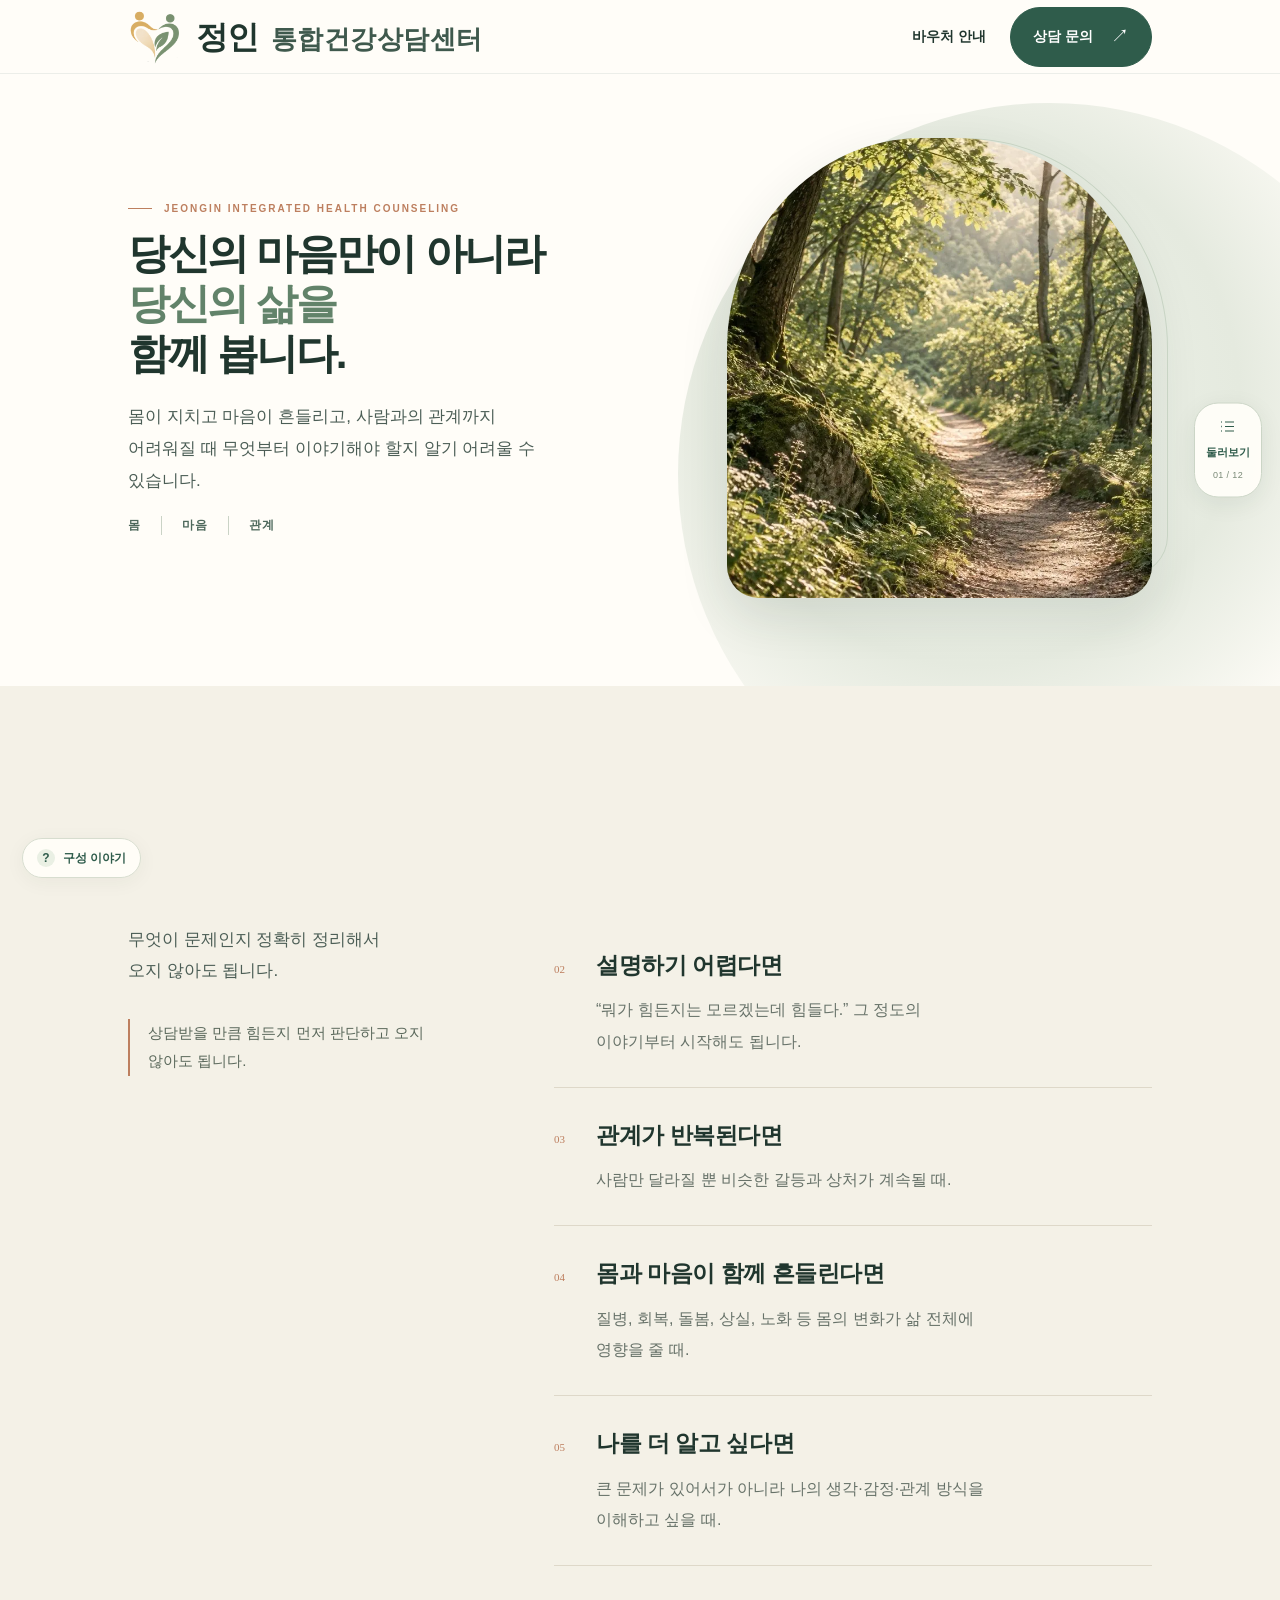
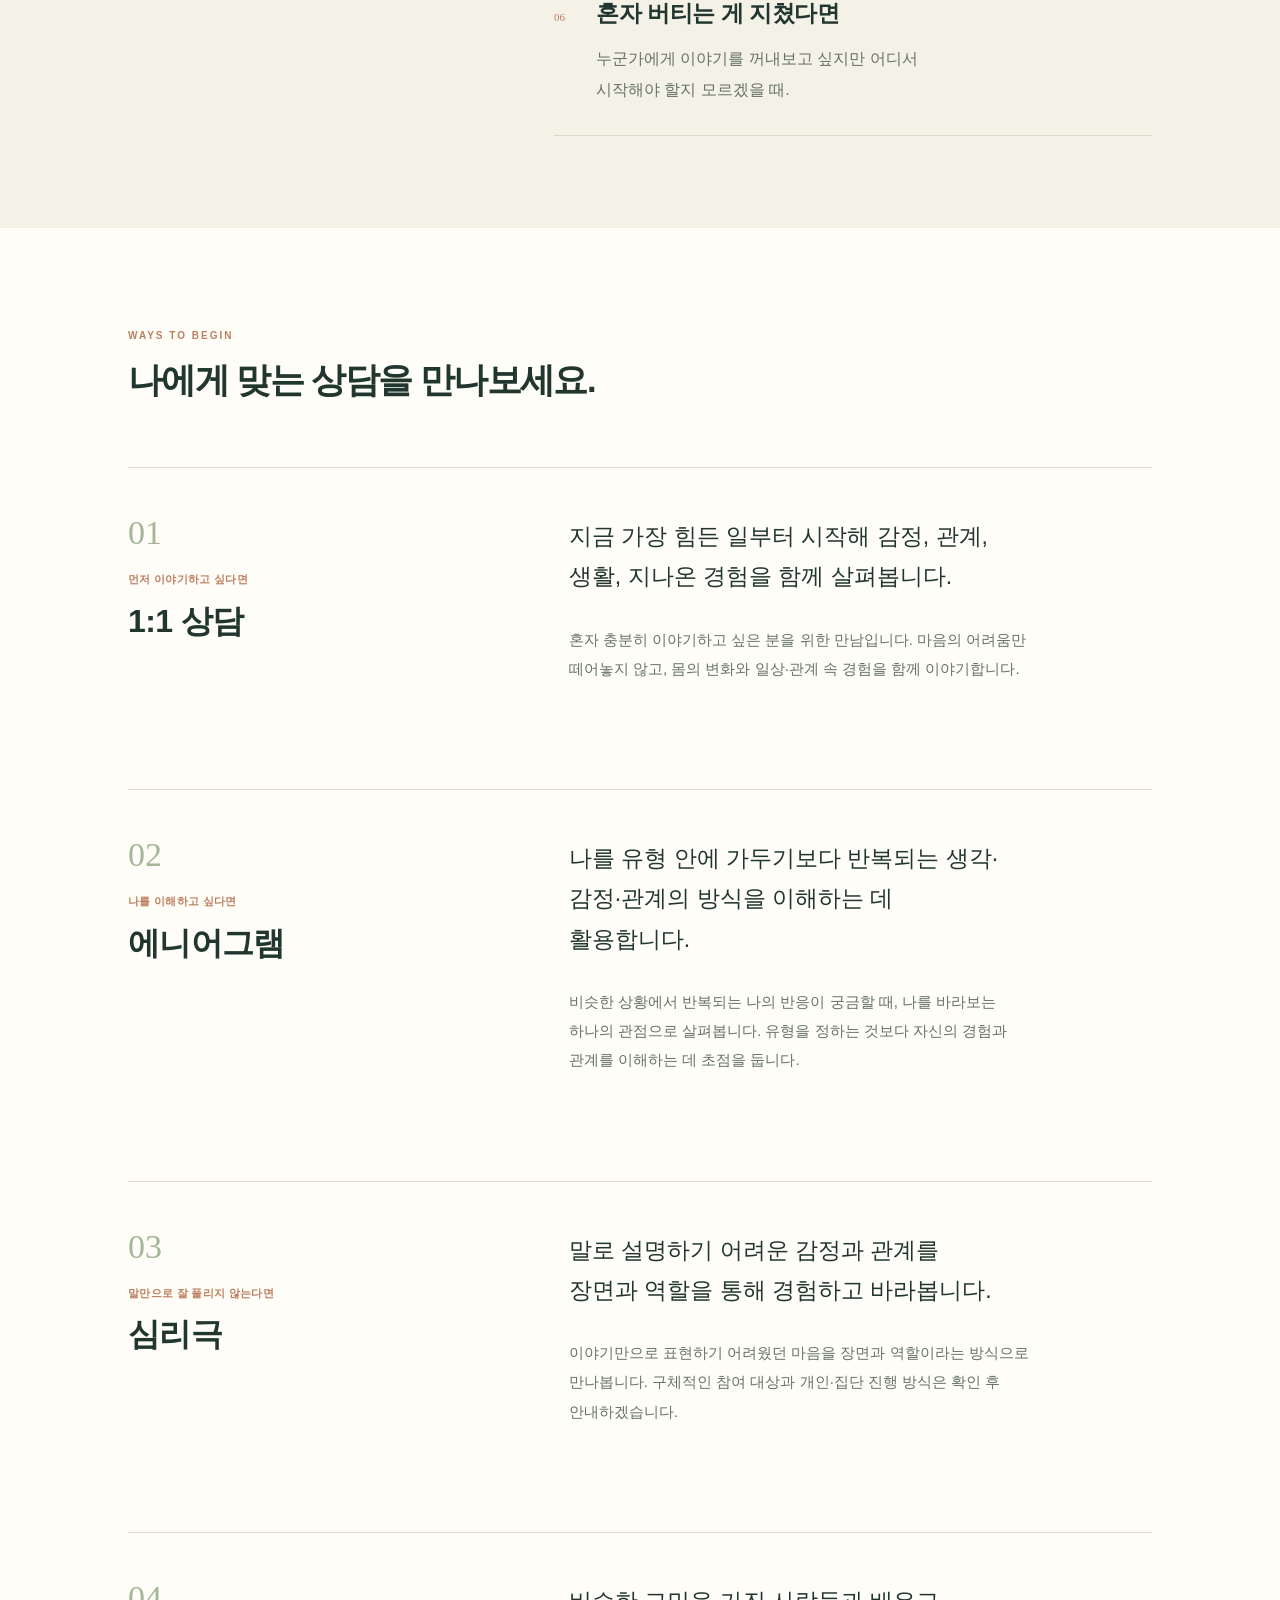
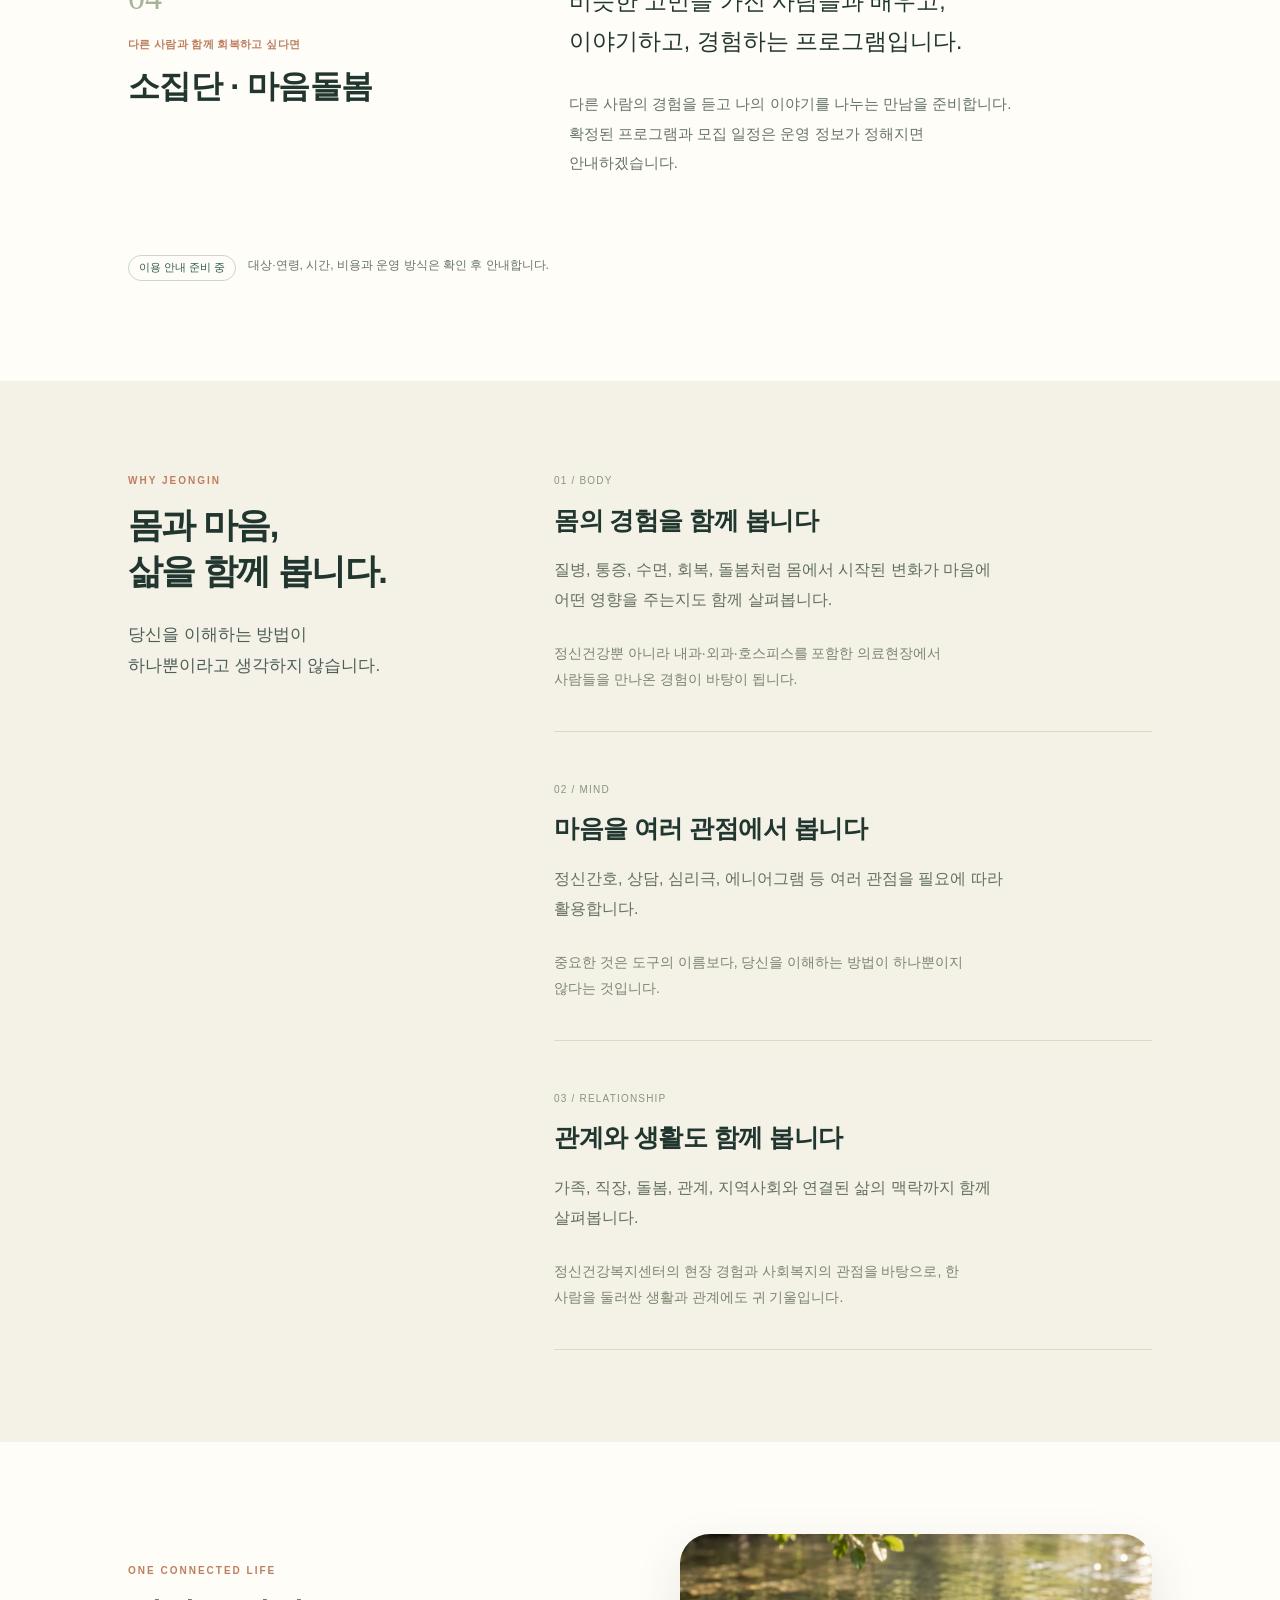
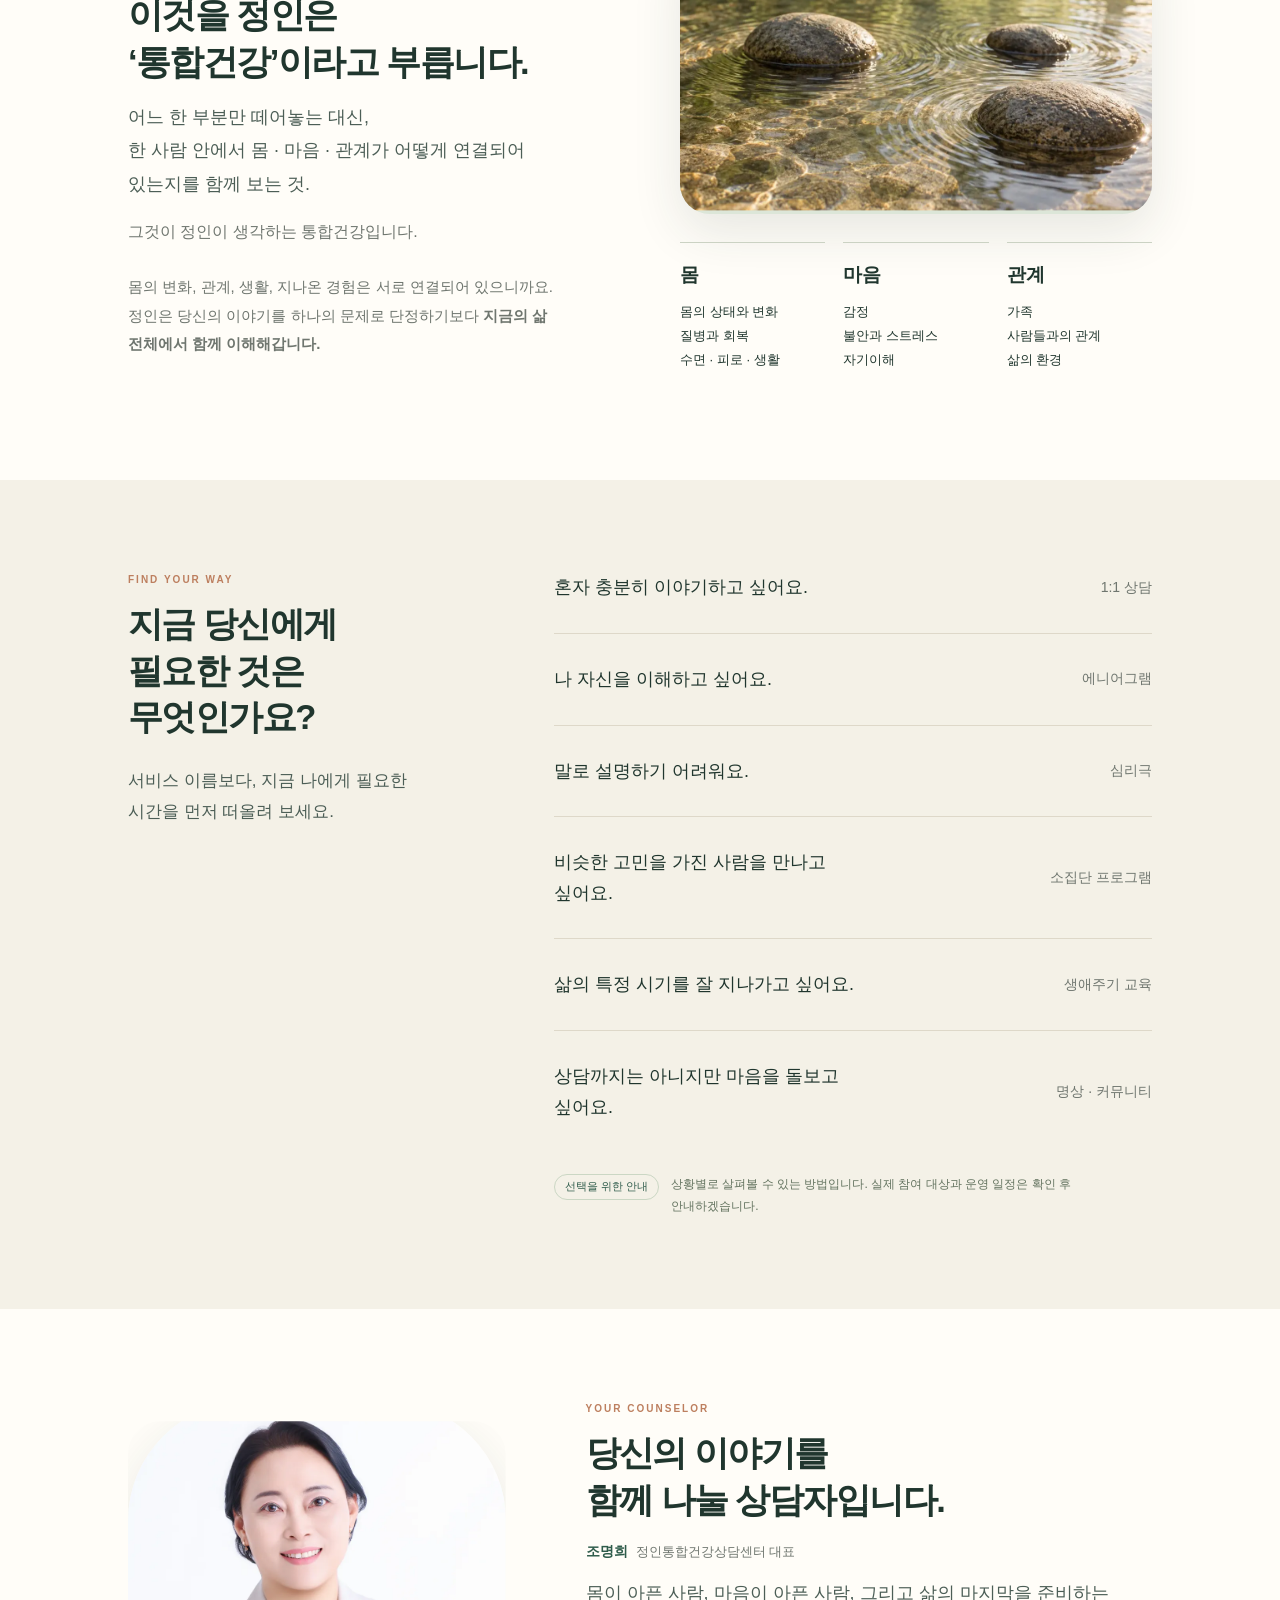
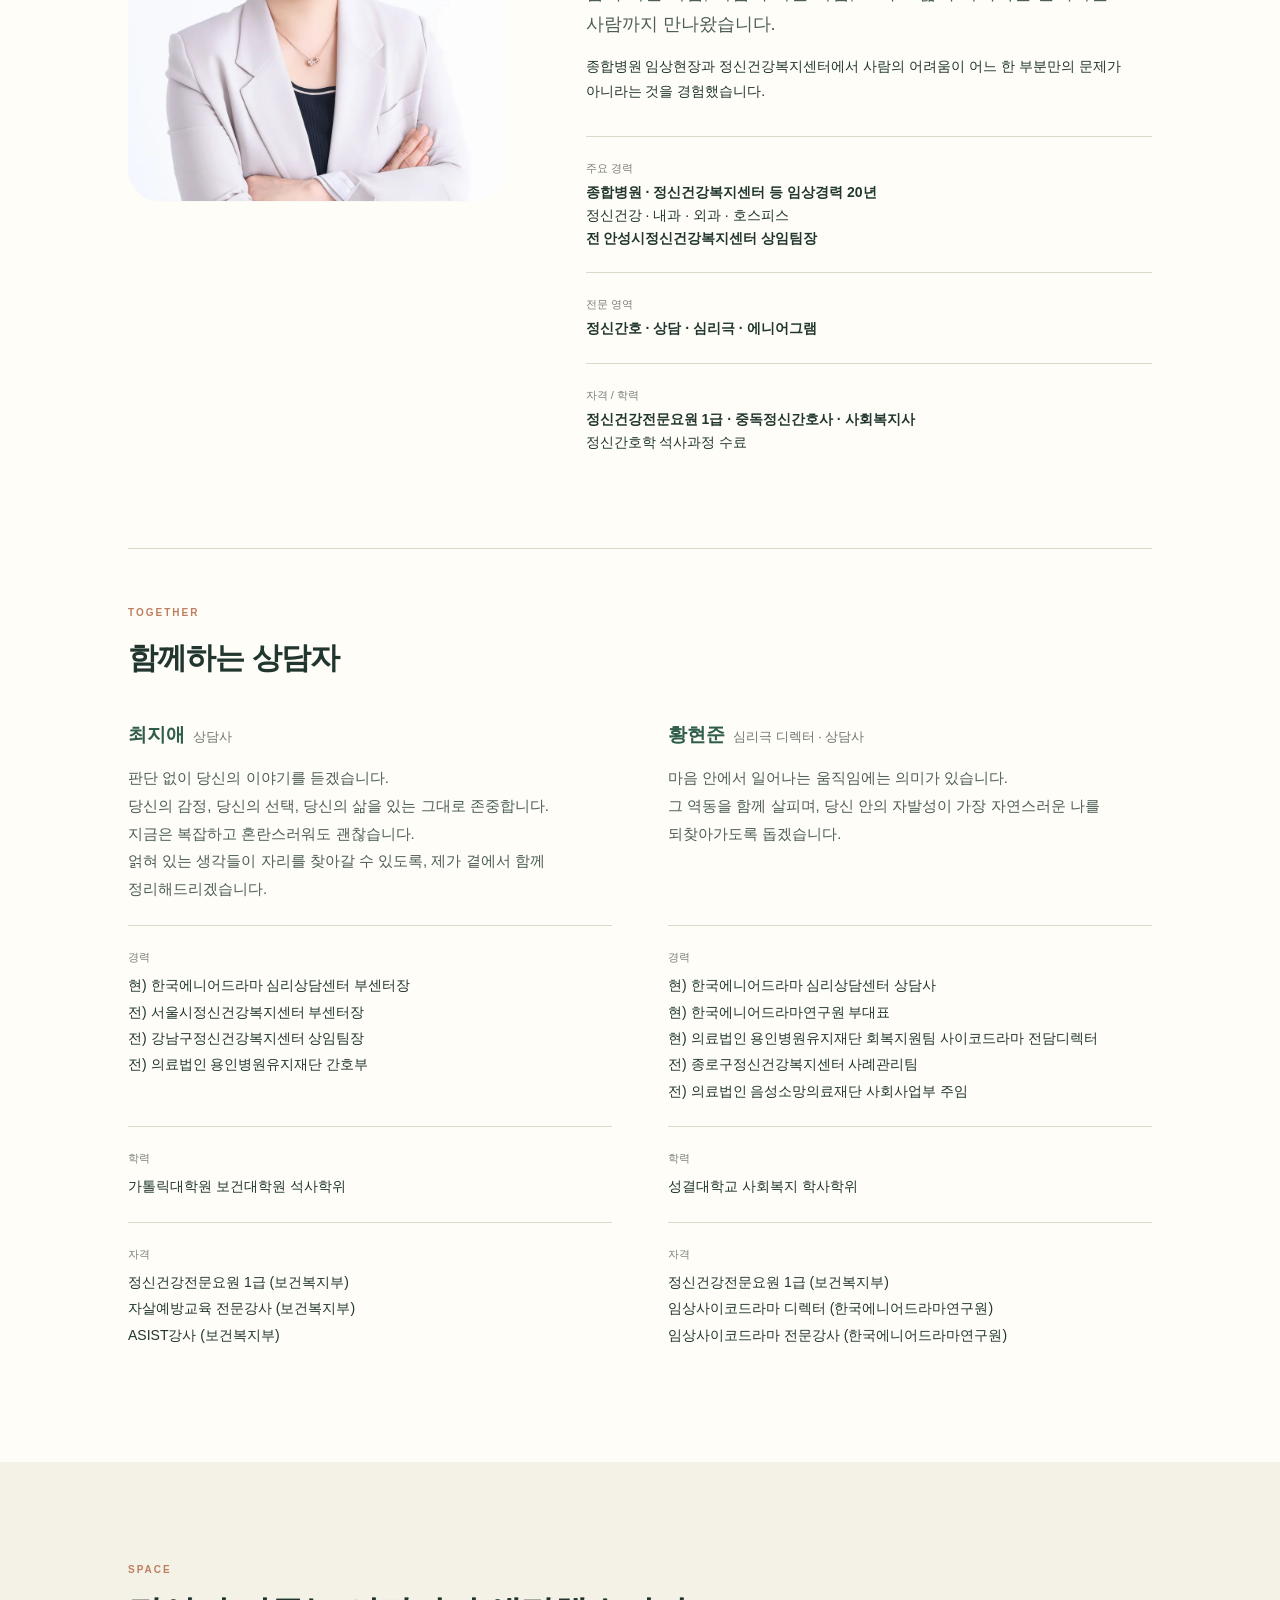
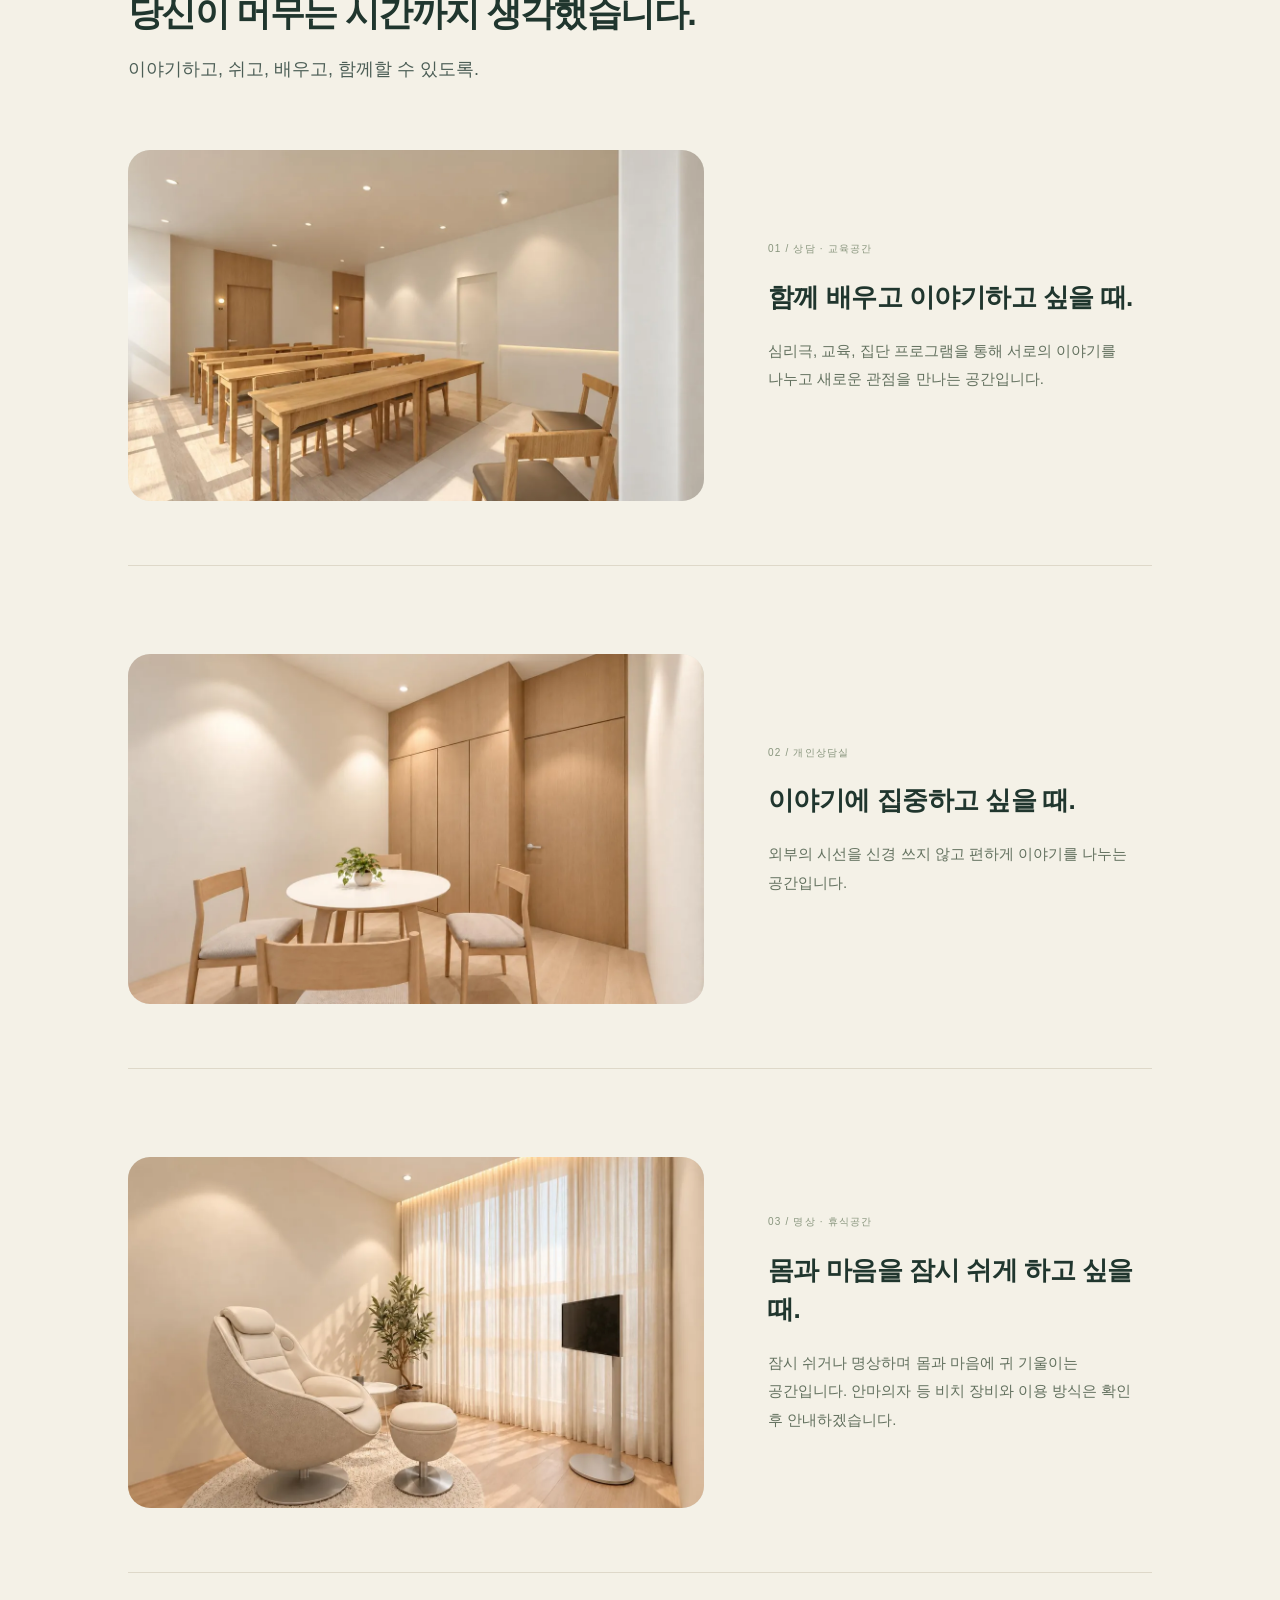
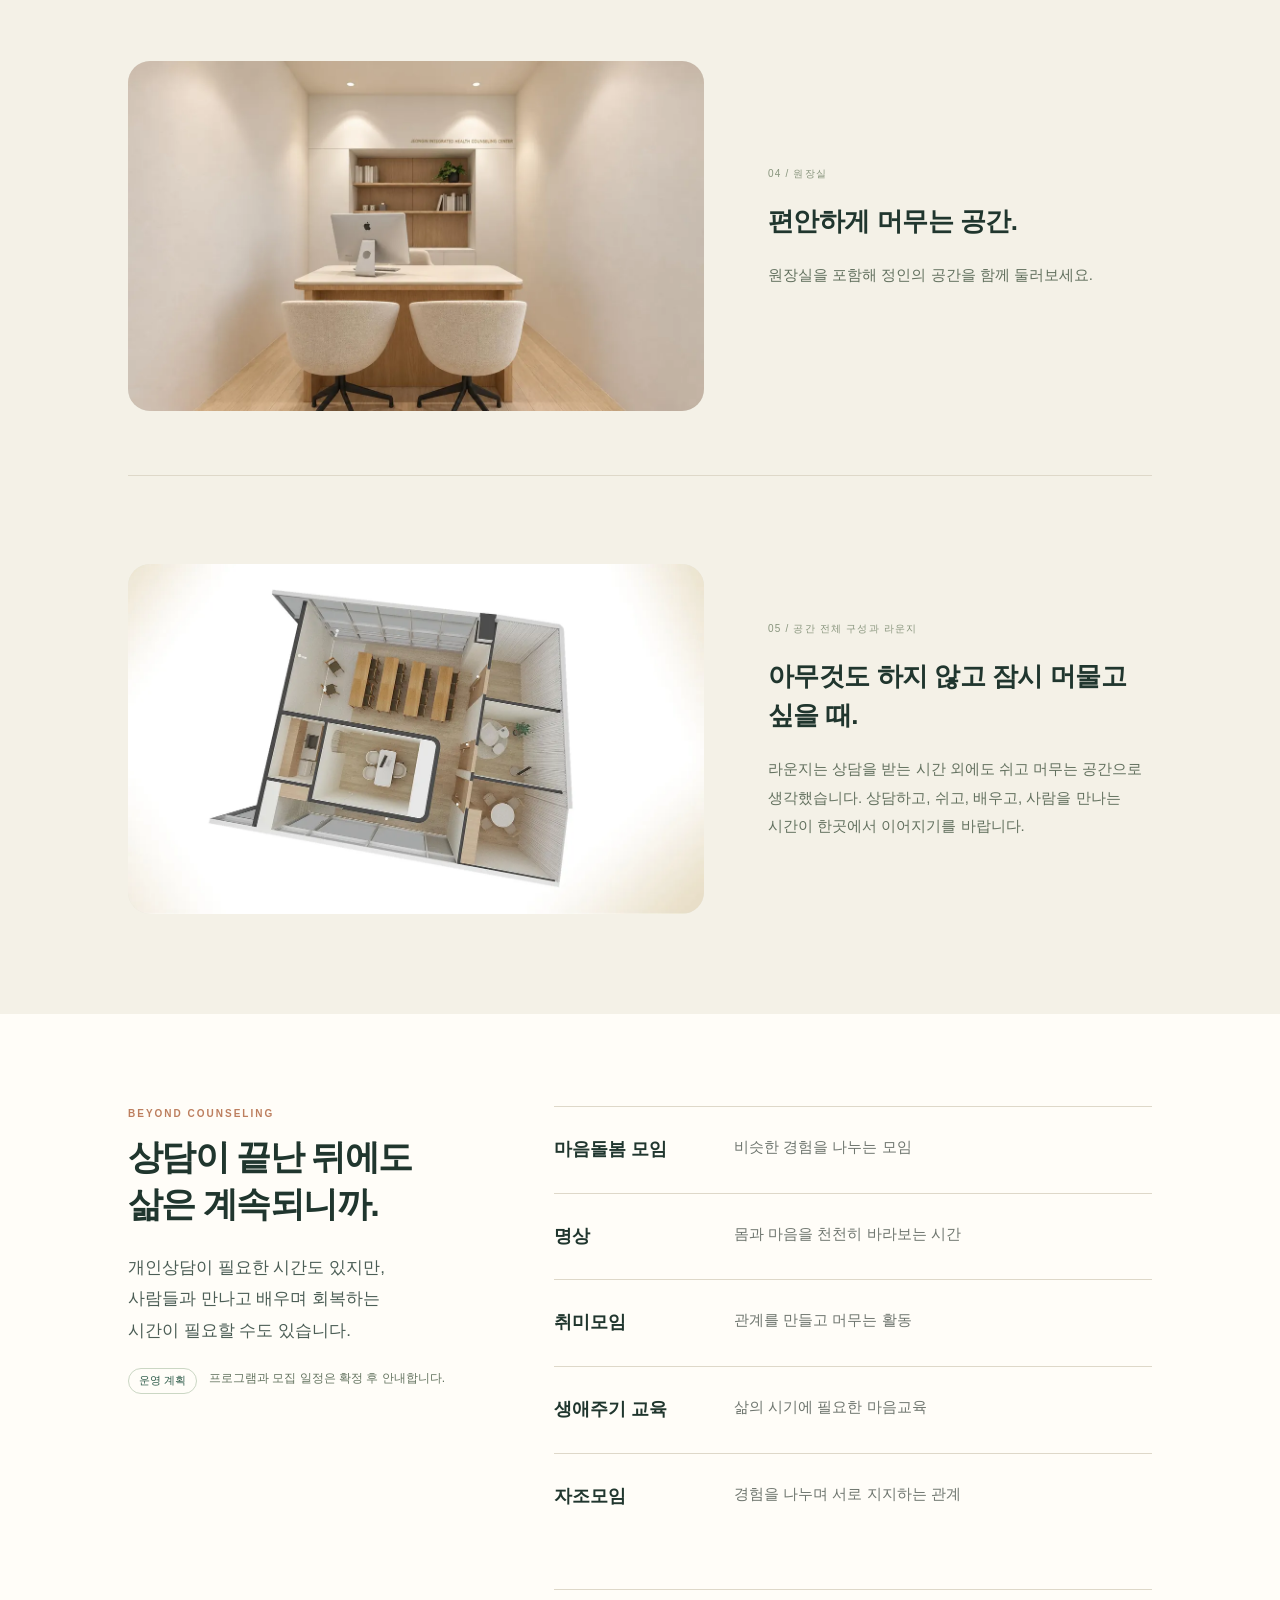
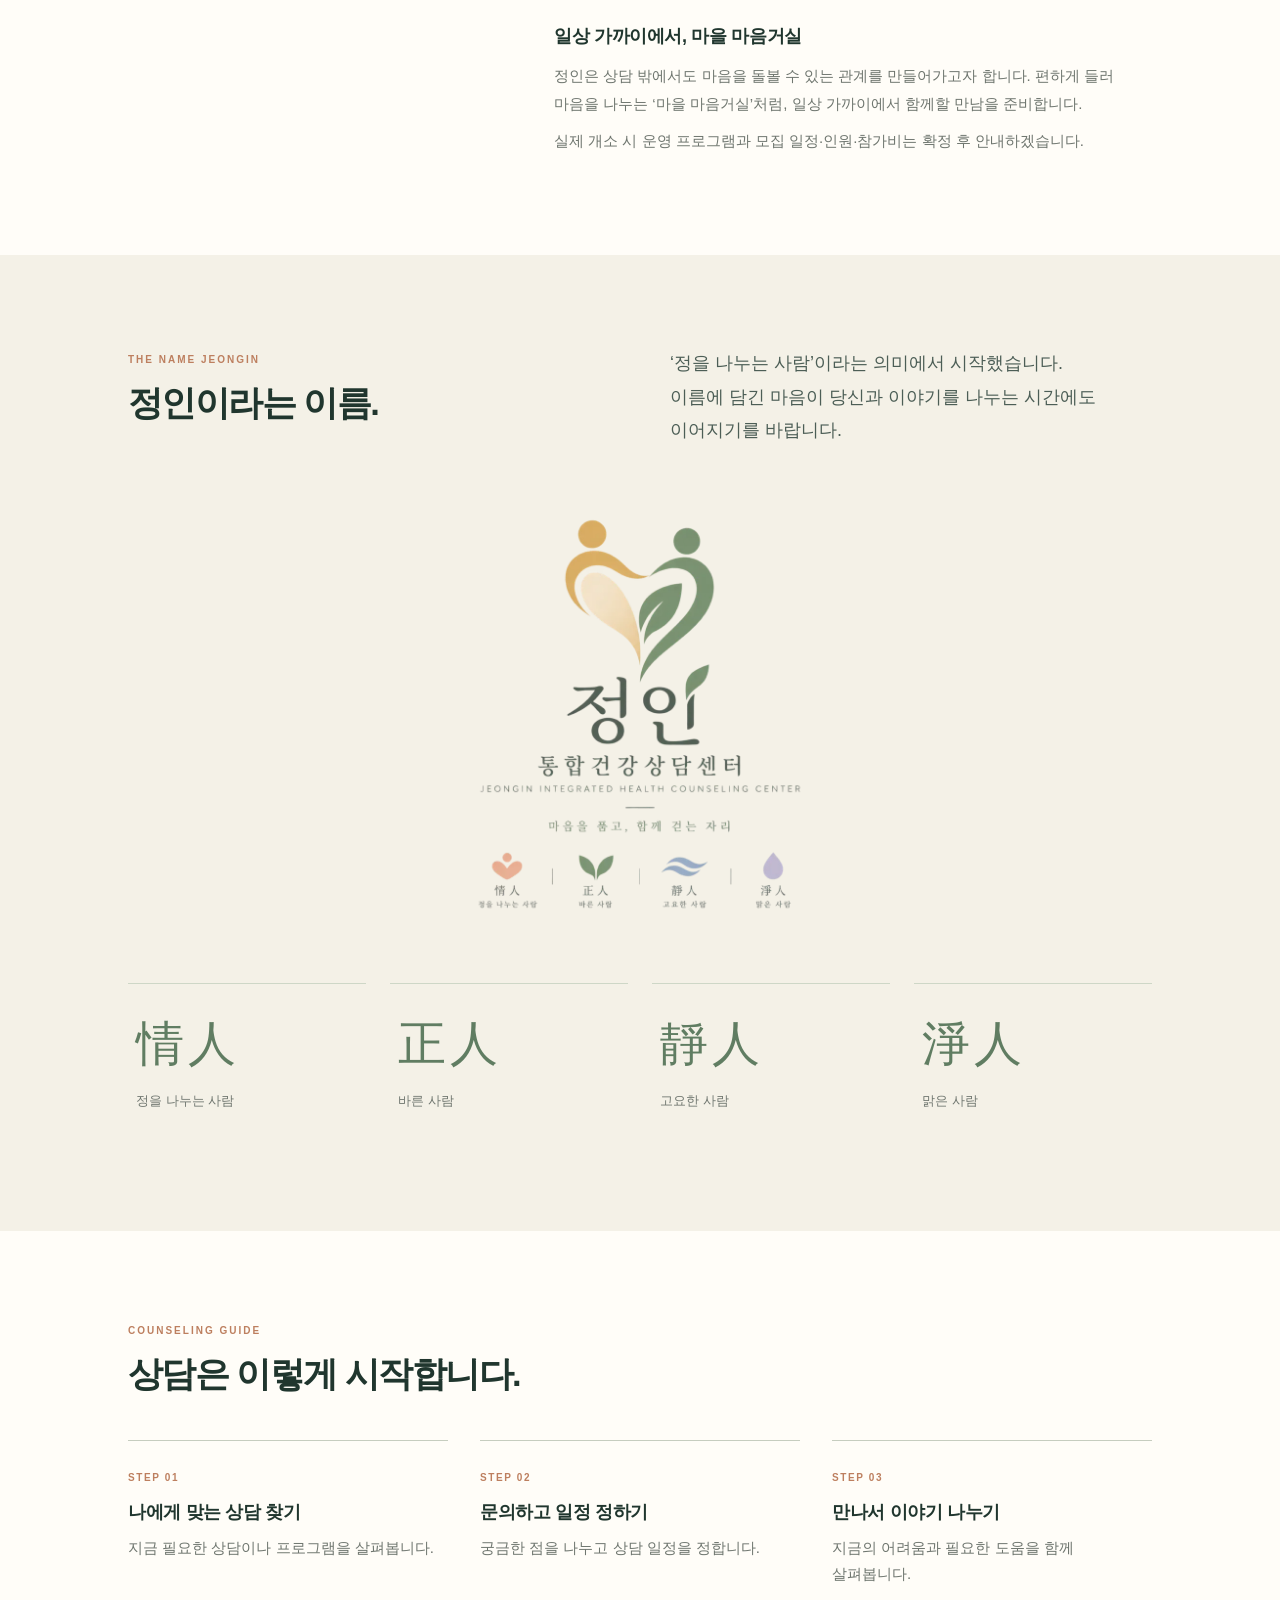
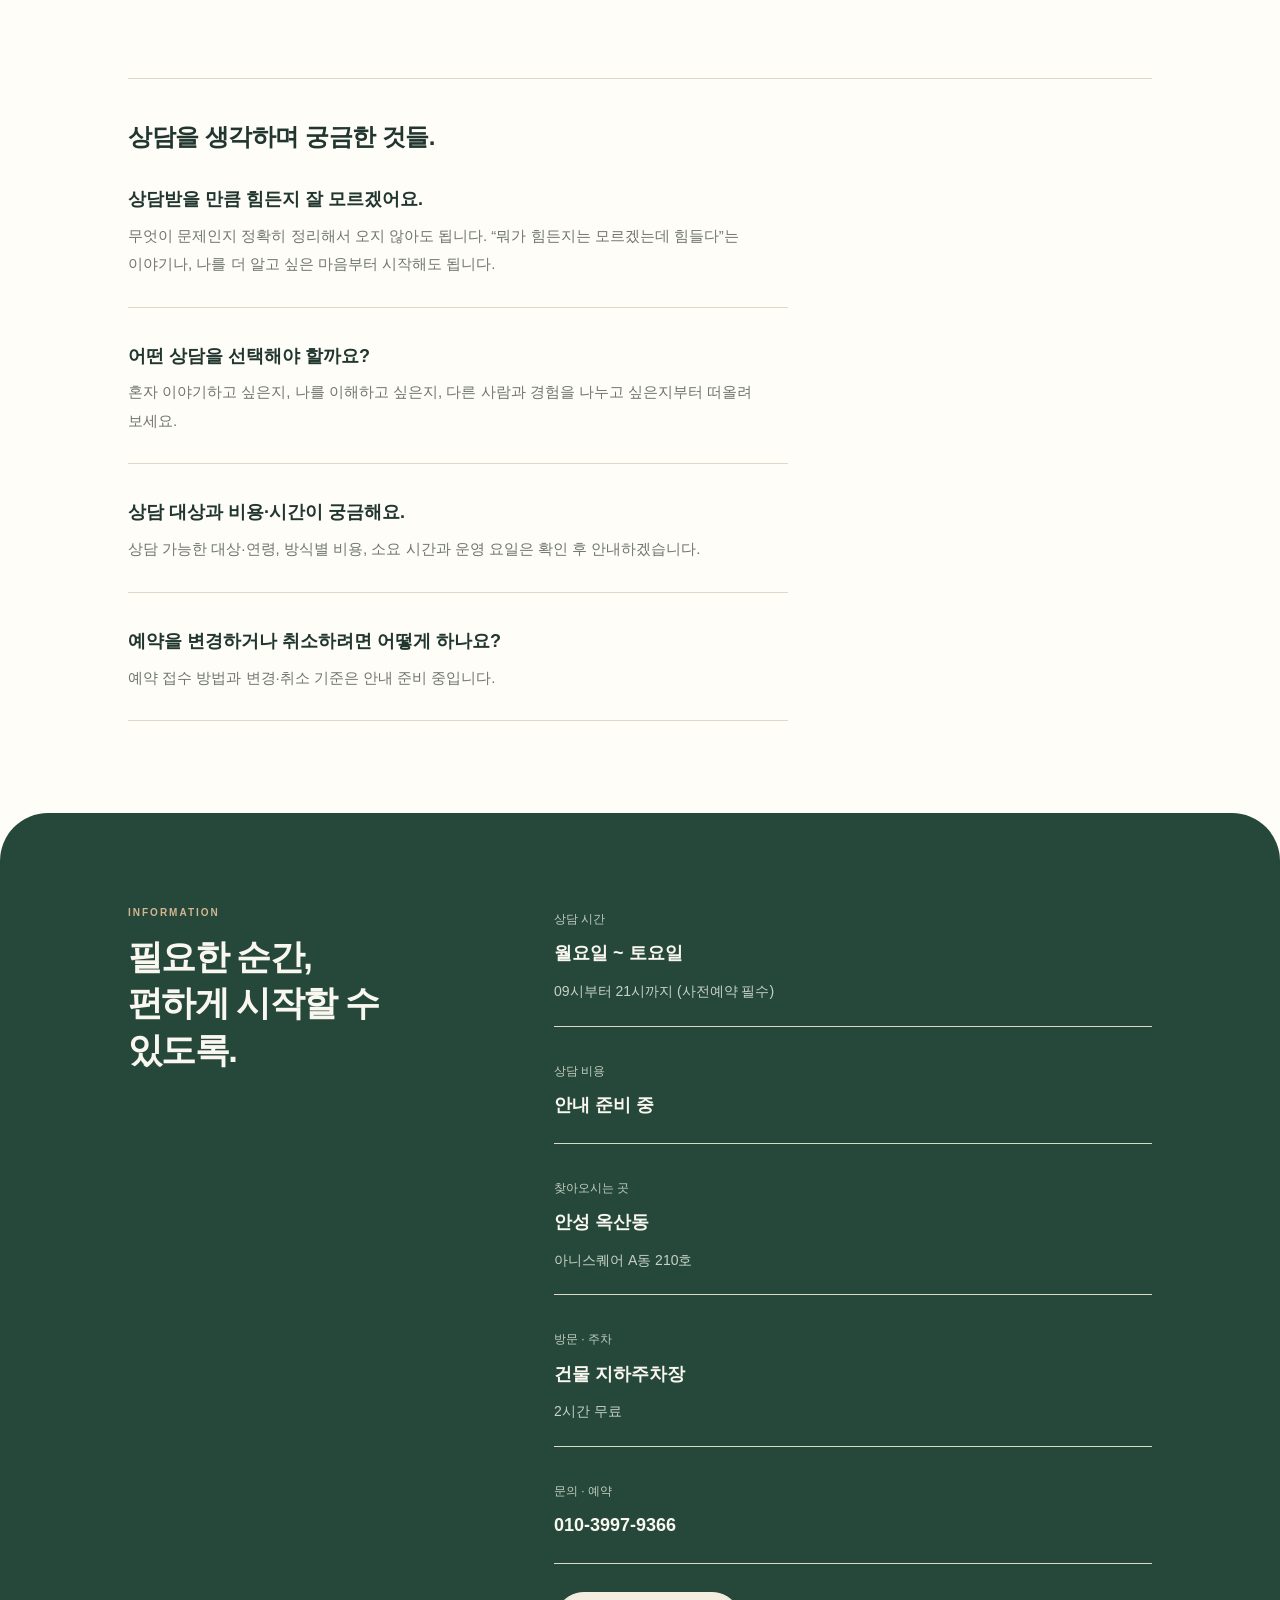
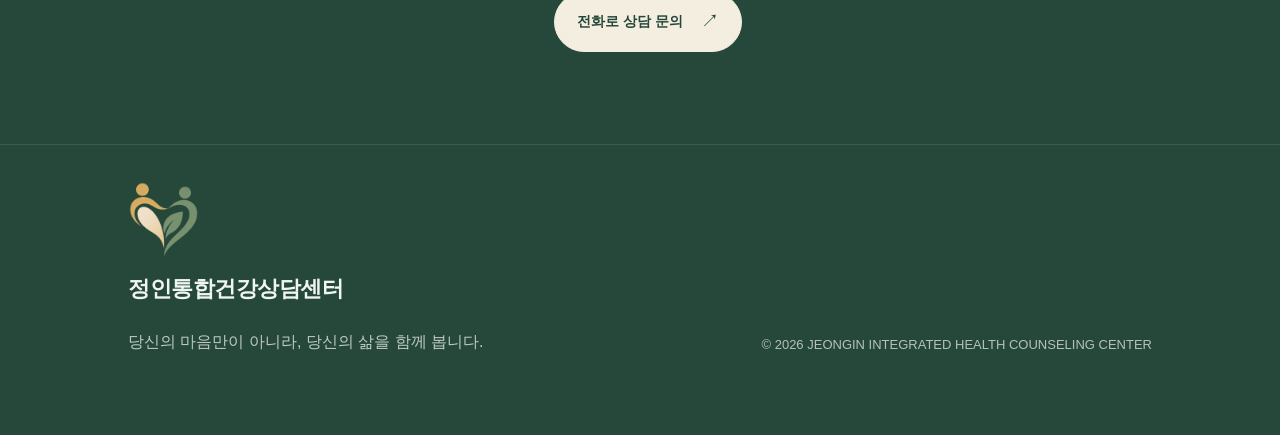
==== commit 72600bcb: "fix: 대표 자격에 정신건강전문요원 1급 명시, 최지애 2급 줄 삭제 바우처 상담비용이 1급·2급에 따라 달라 이용자가 궁금해할 수 있어 대표의 급수를 적었다. 요청: 대화 — " ====
--- a/index.html
+++ b/index.html
@@ -142,7 +142,7 @@
       <div class="profile-facts">
         <div class="fact"><small>주요 경력</small><b>종합병원 · 정신건강복지센터 등 임상경력 20년</b><br>정신건강 · 내과 · 외과 · 호스피스<br><b>전 안성시정신건강복지센터 상임팀장</b></div>
         <div class="fact"><small>전문 영역</small><b>정신간호 · 상담 · 심리극 · 에니어그램</b></div>
-        <div class="fact"><small>자격 / 학력</small><b>정신건강전문요원 · 중독정신간호사 · 사회복지사</b><br>정신간호학 석사과정 수료</div>
+        <div class="fact"><small>자격 / 학력</small><b>정신건강전문요원 1급 · 중독정신간호사 · 사회복지사</b><br>정신간호학 석사과정 수료</div>
       </div>
       </div>
     </div>
@@ -157,7 +157,7 @@
         <div class="team-facts">
           <div class="fact"><small>경력</small><ul><li>현) 한국에니어드라마 심리상담센터 부센터장</li><li>전) 서울시정신건강복지센터 부센터장</li><li>전) 강남구정신건강복지센터 상임팀장</li><li>전) 의료법인 용인병원유지재단 간호부</li></ul></div>
           <div class="fact"><small>학력</small><ul><li>가톨릭대학원 보건대학원 석사학위</li></ul></div>
-          <div class="fact"><small>자격</small><ul><li>정신건강전문요원 1급 (보건복지부)</li><li>정신건강전문요원 2급 (보건복지부)</li><li>자살예방교육 전문강사 (보건복지부)</li><li>ASIST강사 (보건복지부)</li></ul></div>
+          <div class="fact"><small>자격</small><ul><li>정신건강전문요원 1급 (보건복지부)</li><li>자살예방교육 전문강사 (보건복지부)</li><li>ASIST강사 (보건복지부)</li></ul></div>
         </div>
       </article>
       <article class="team-member">
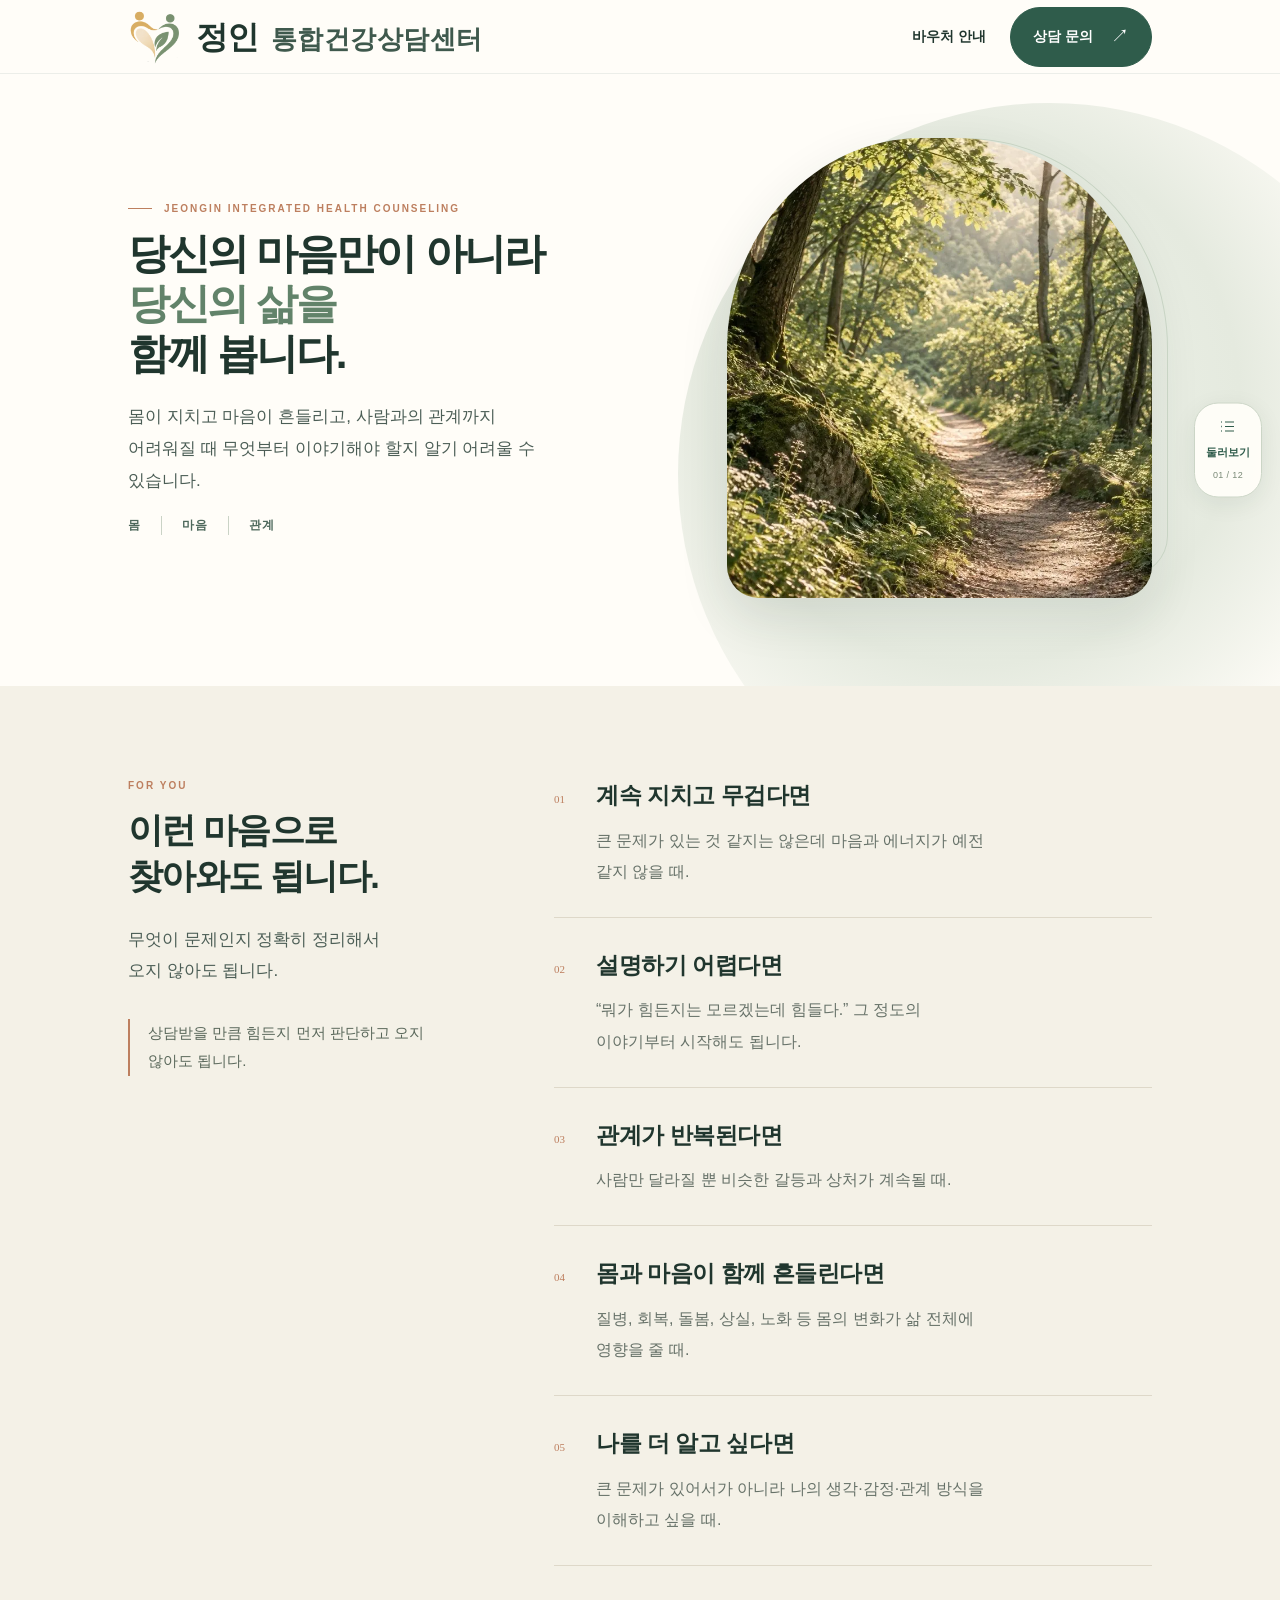
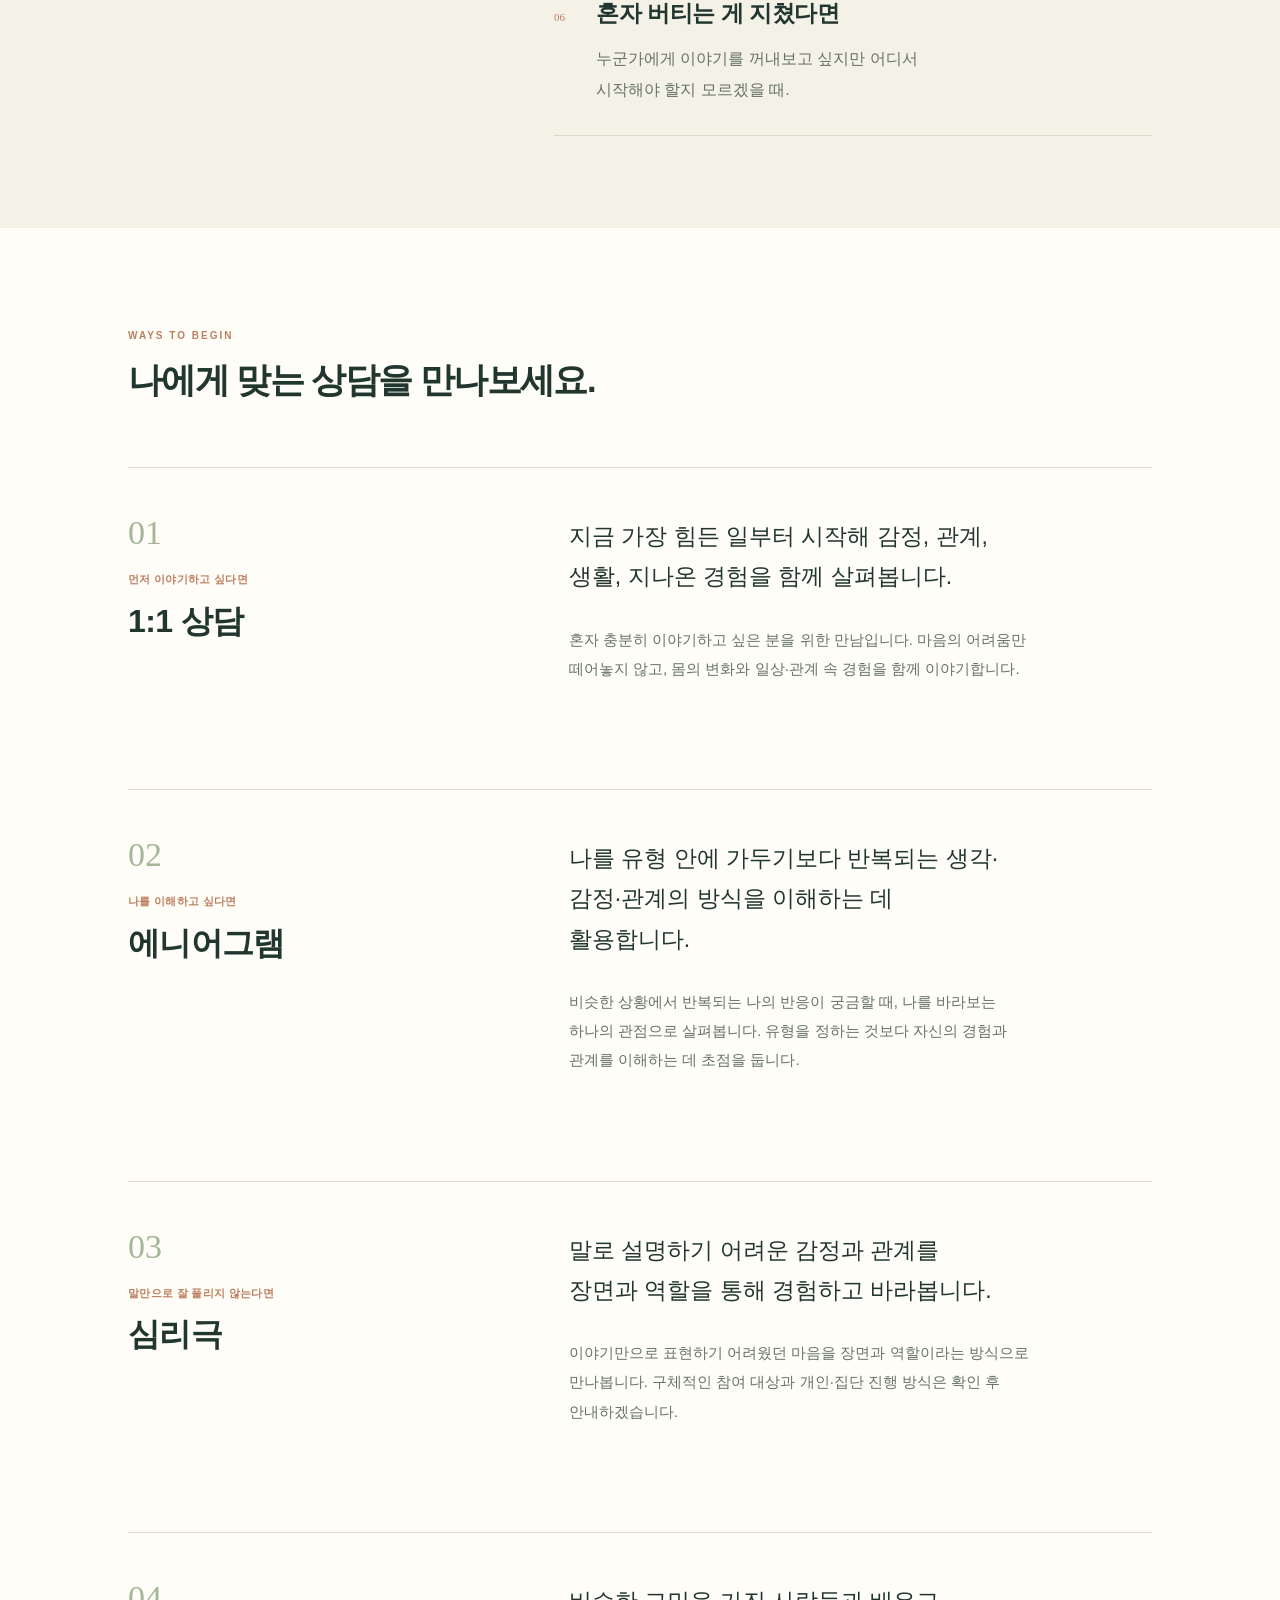
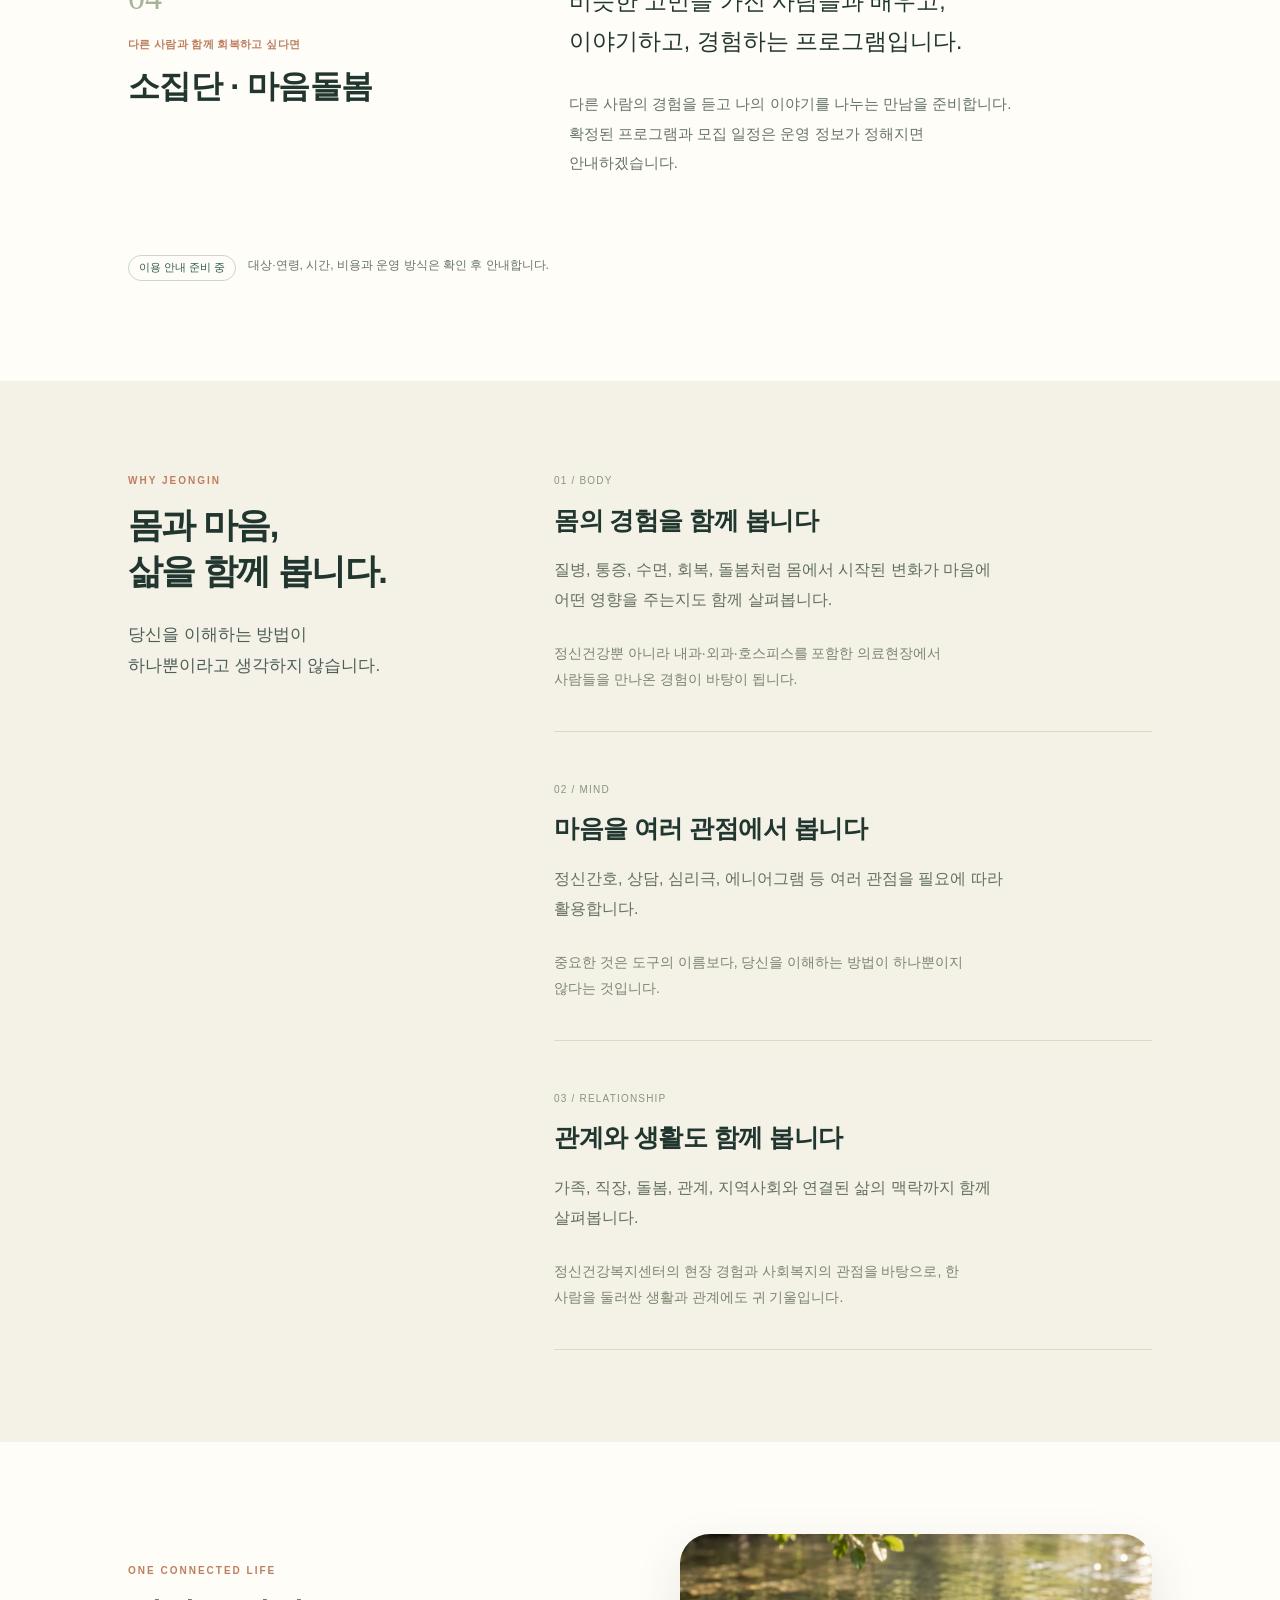
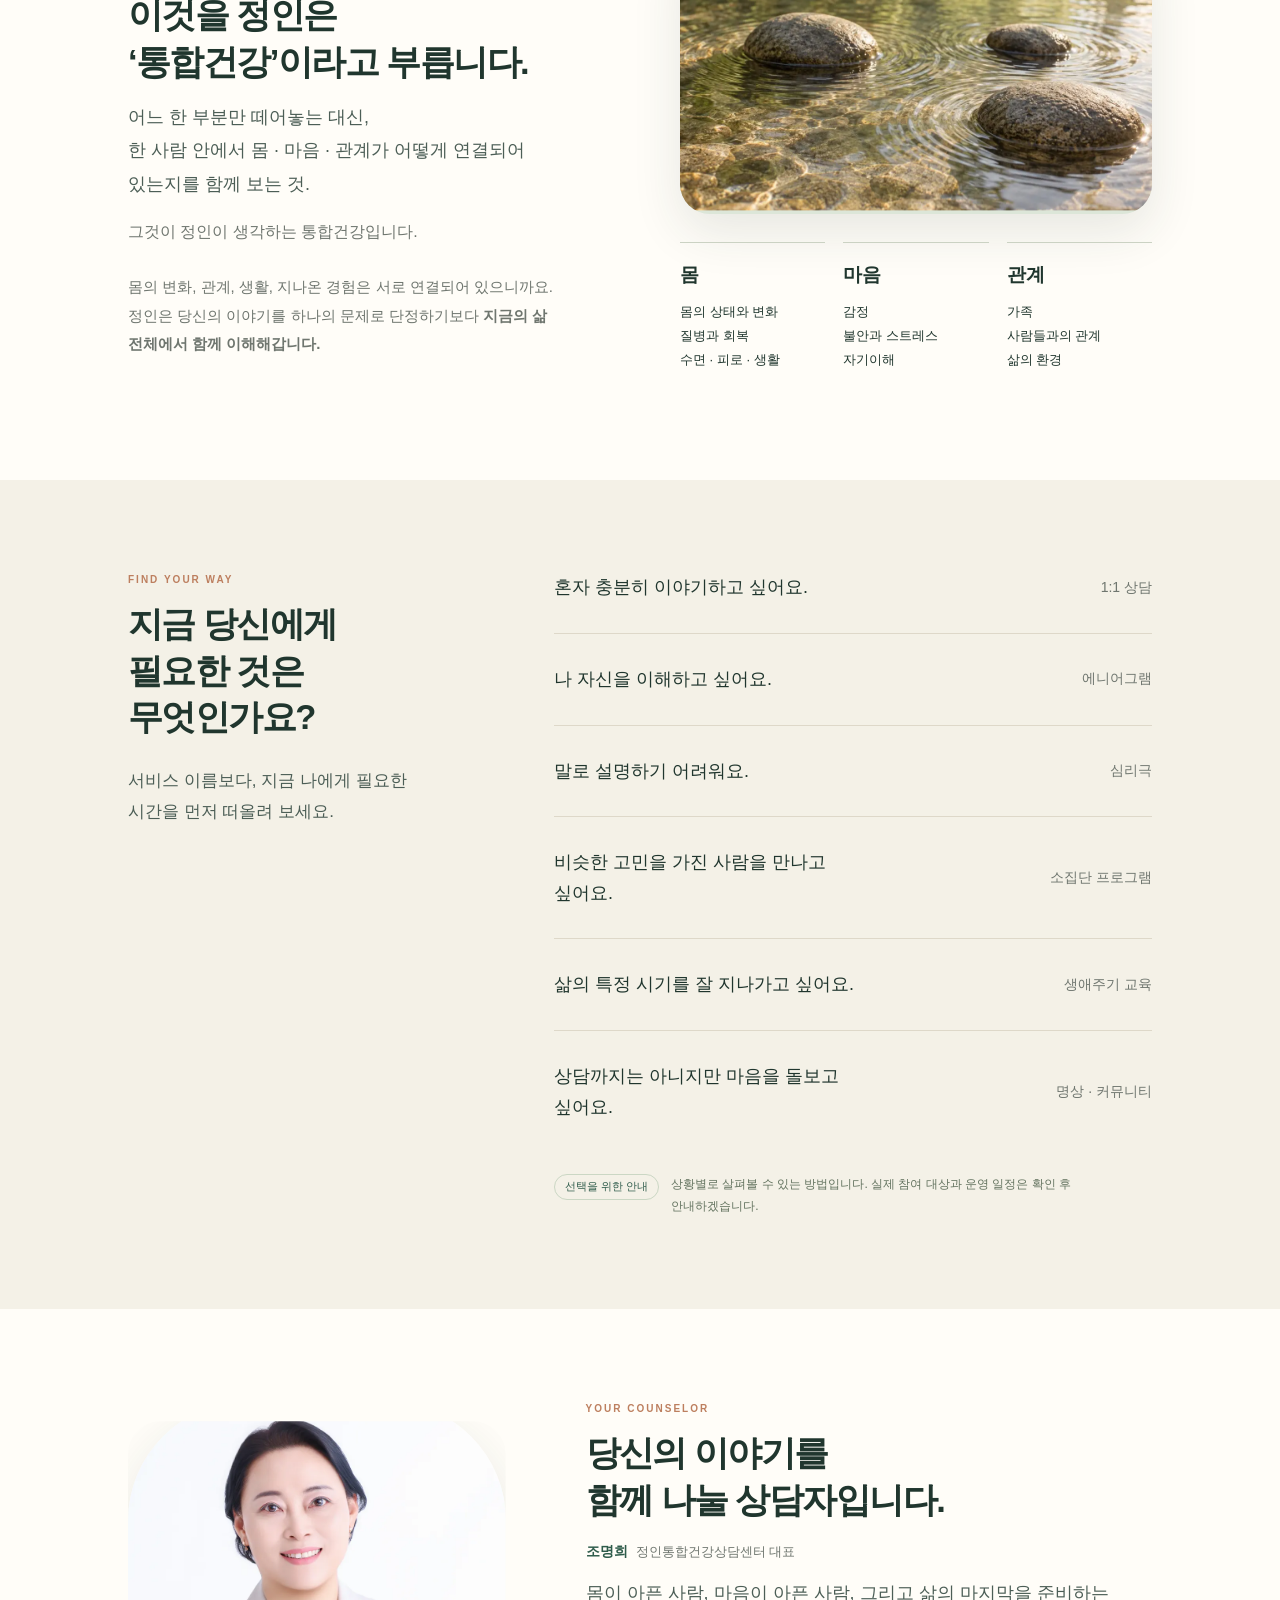
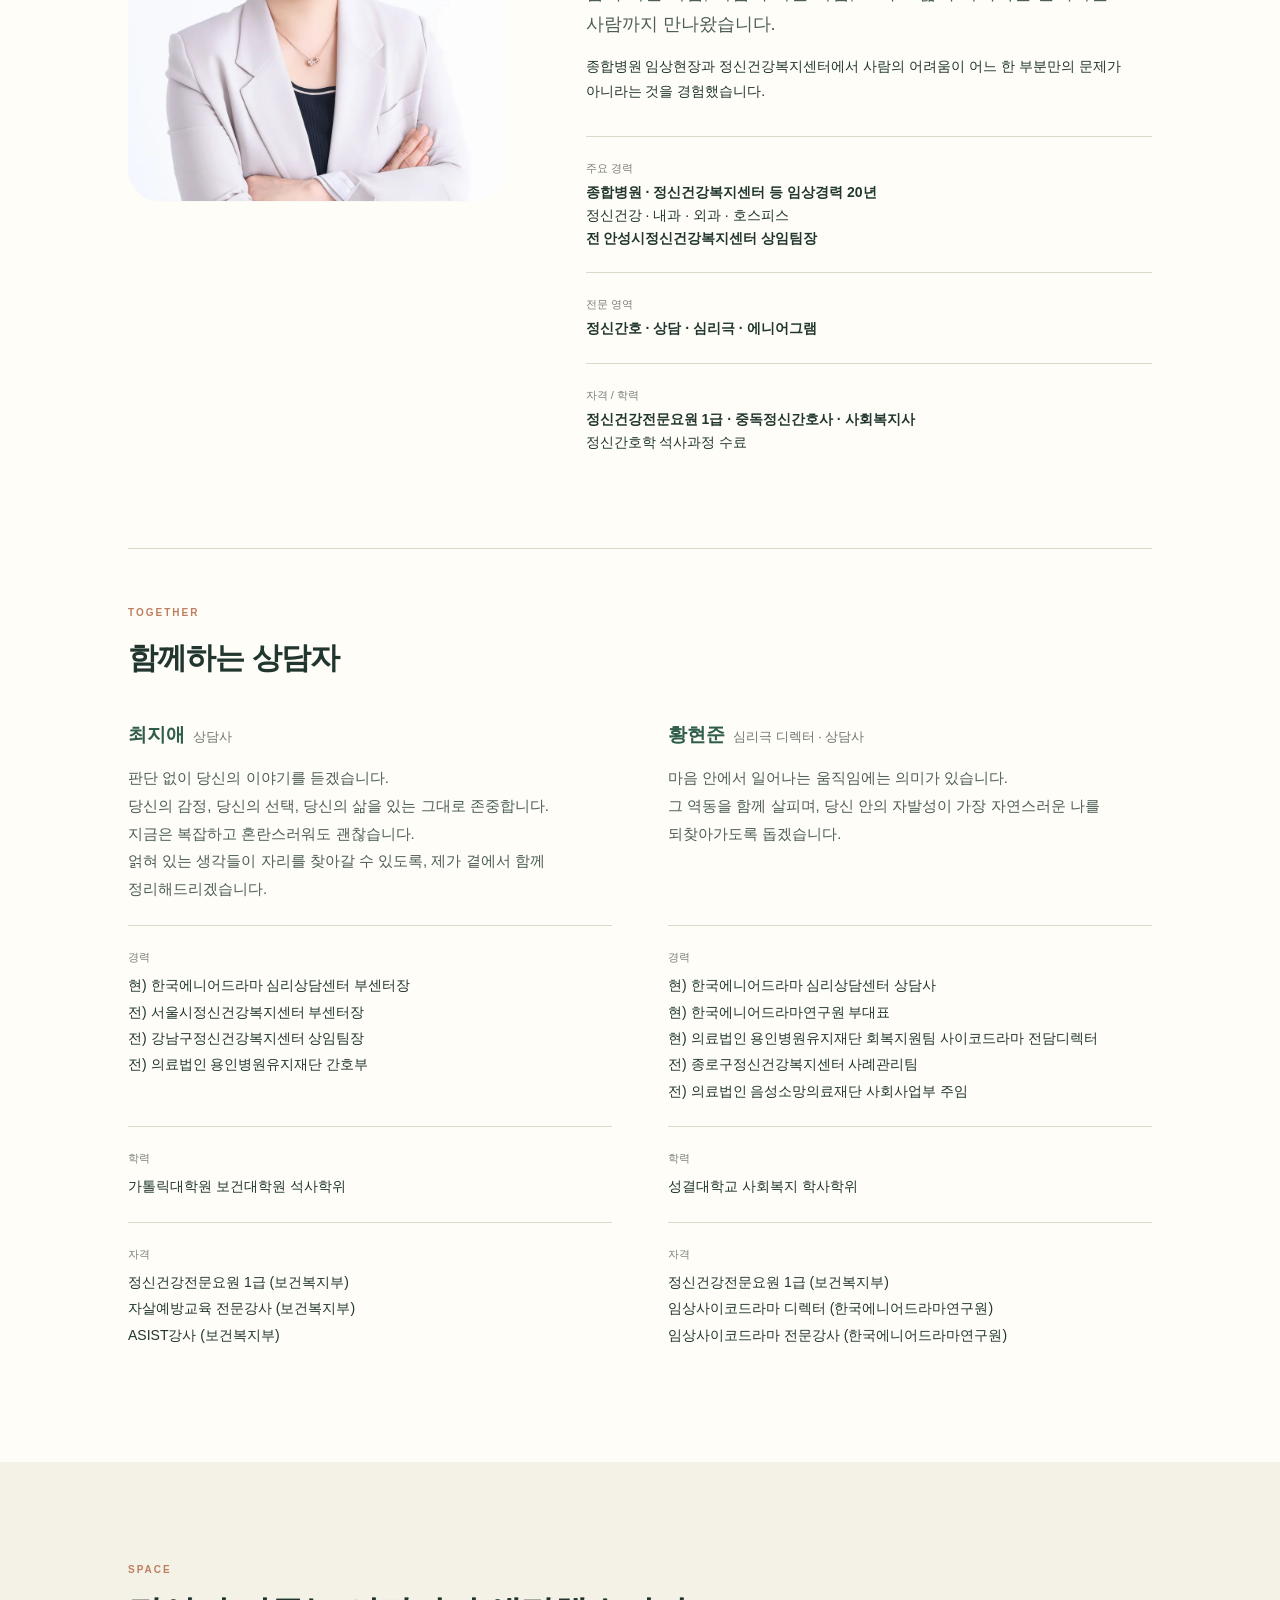
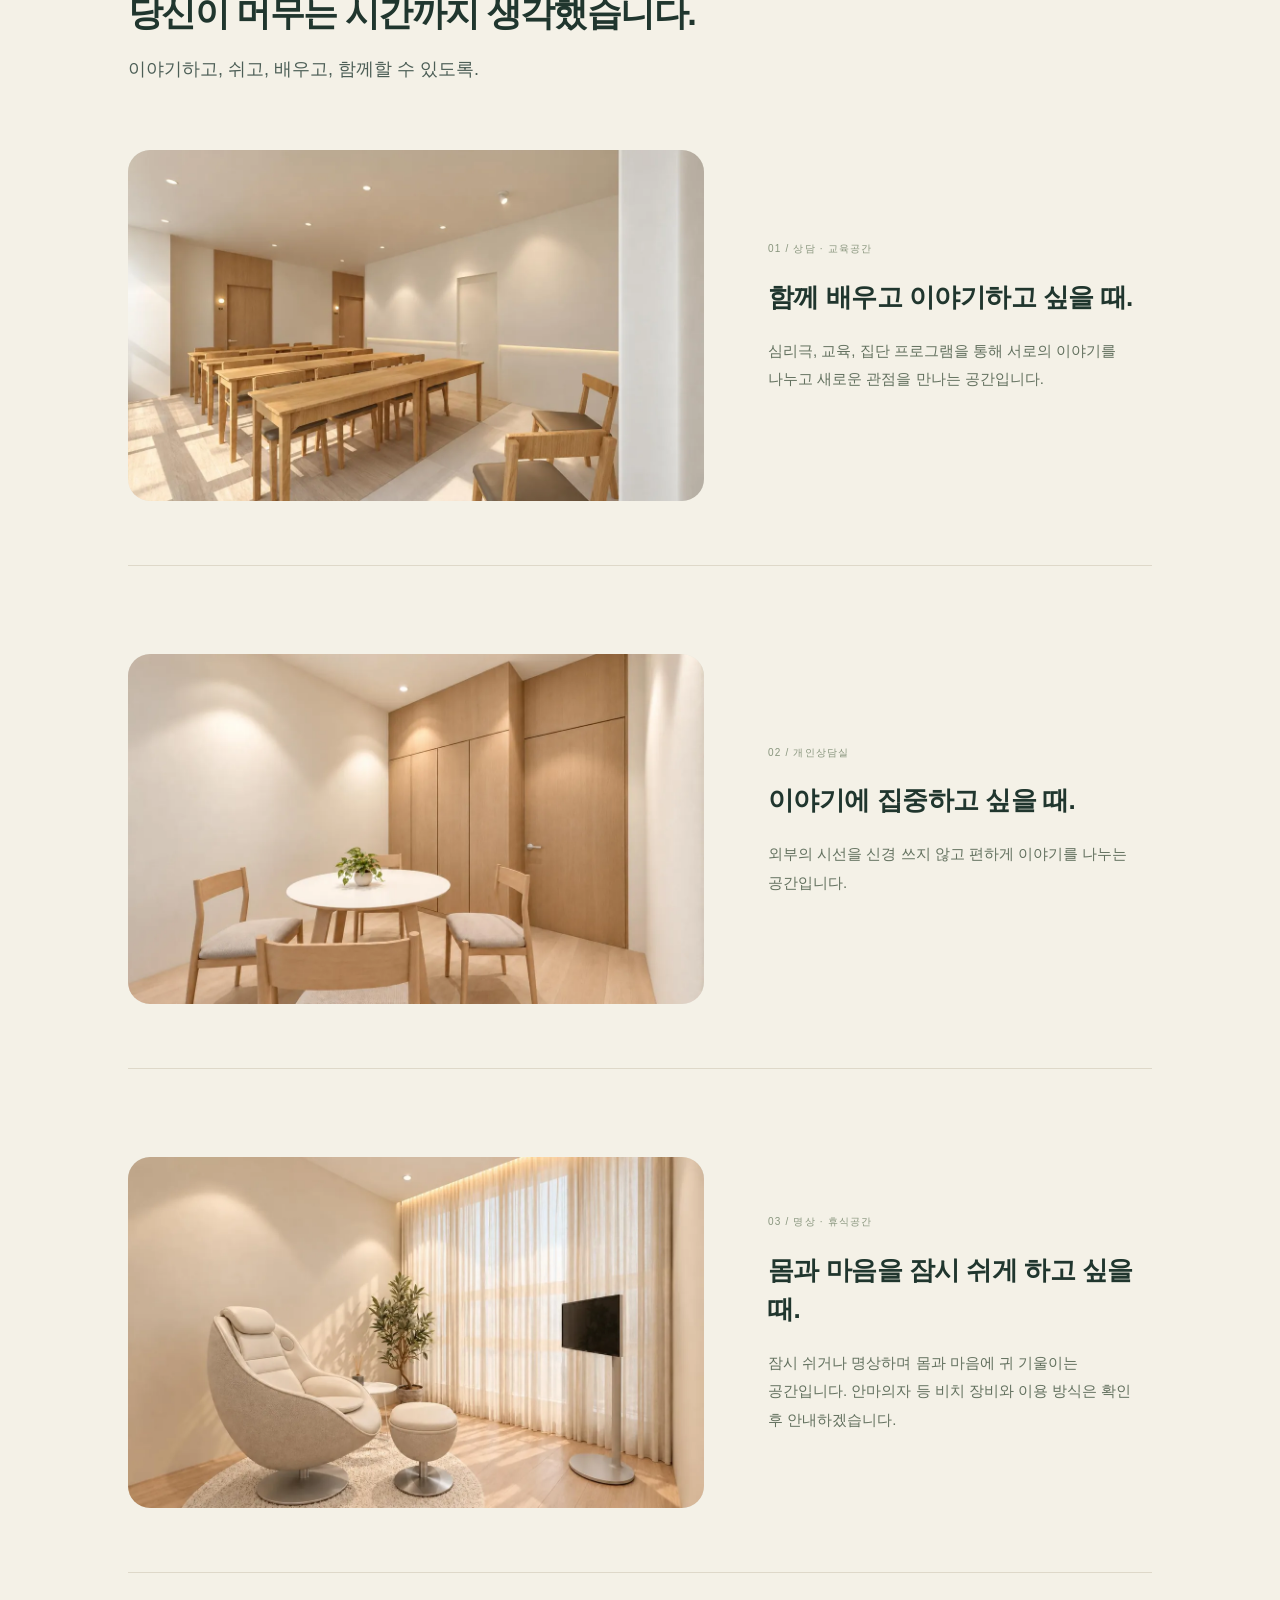
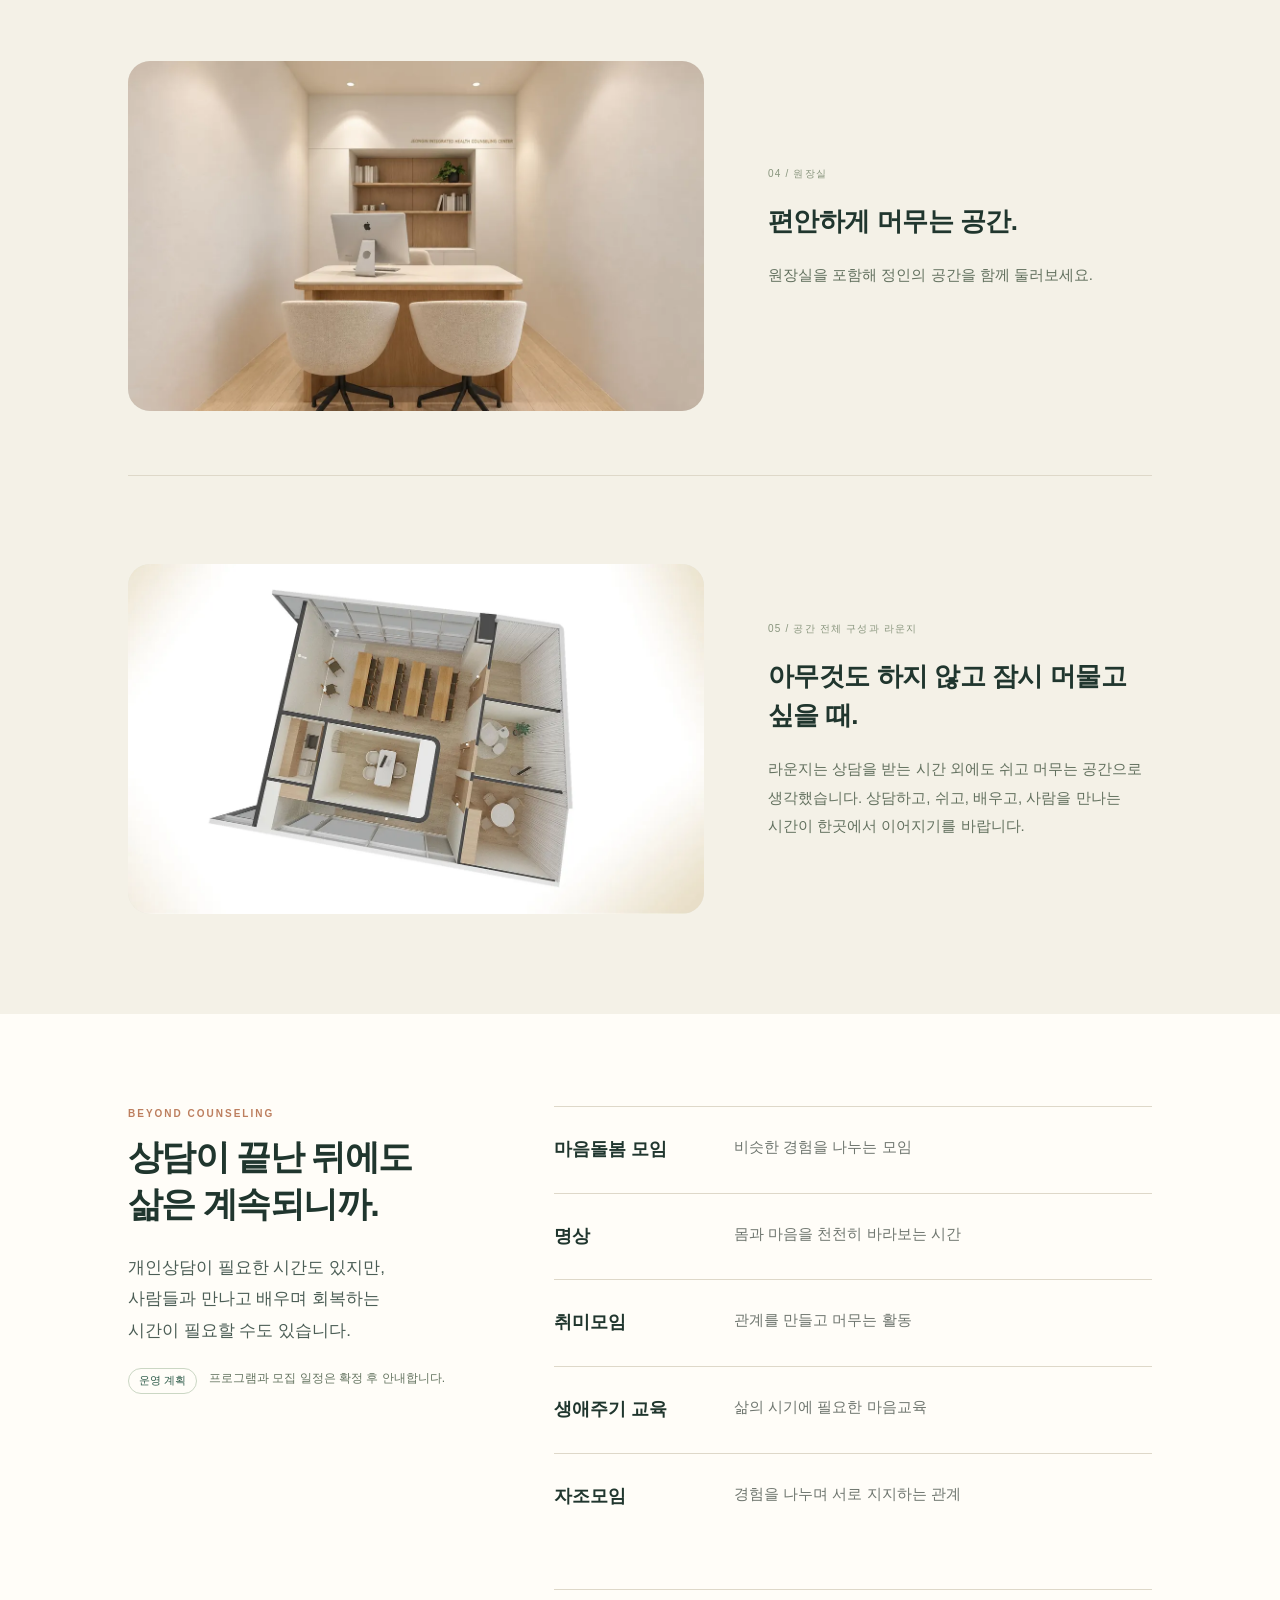
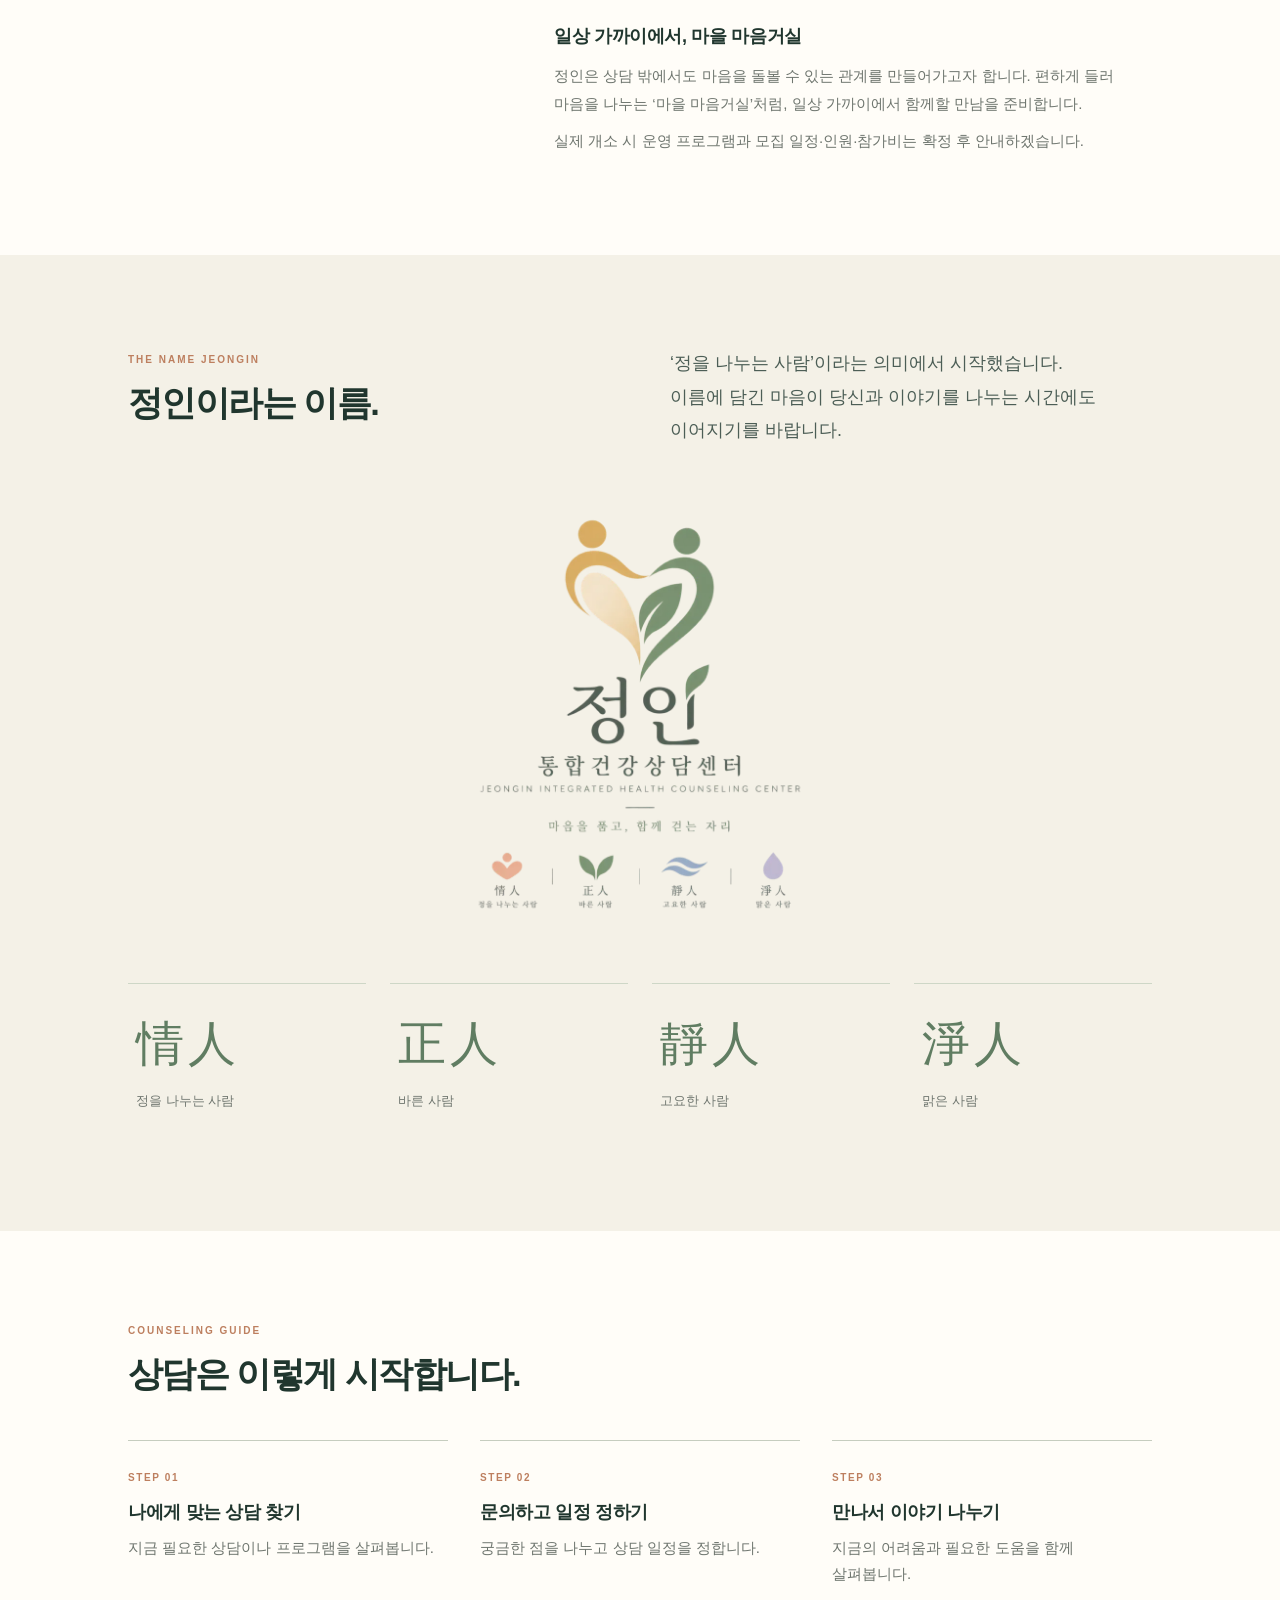
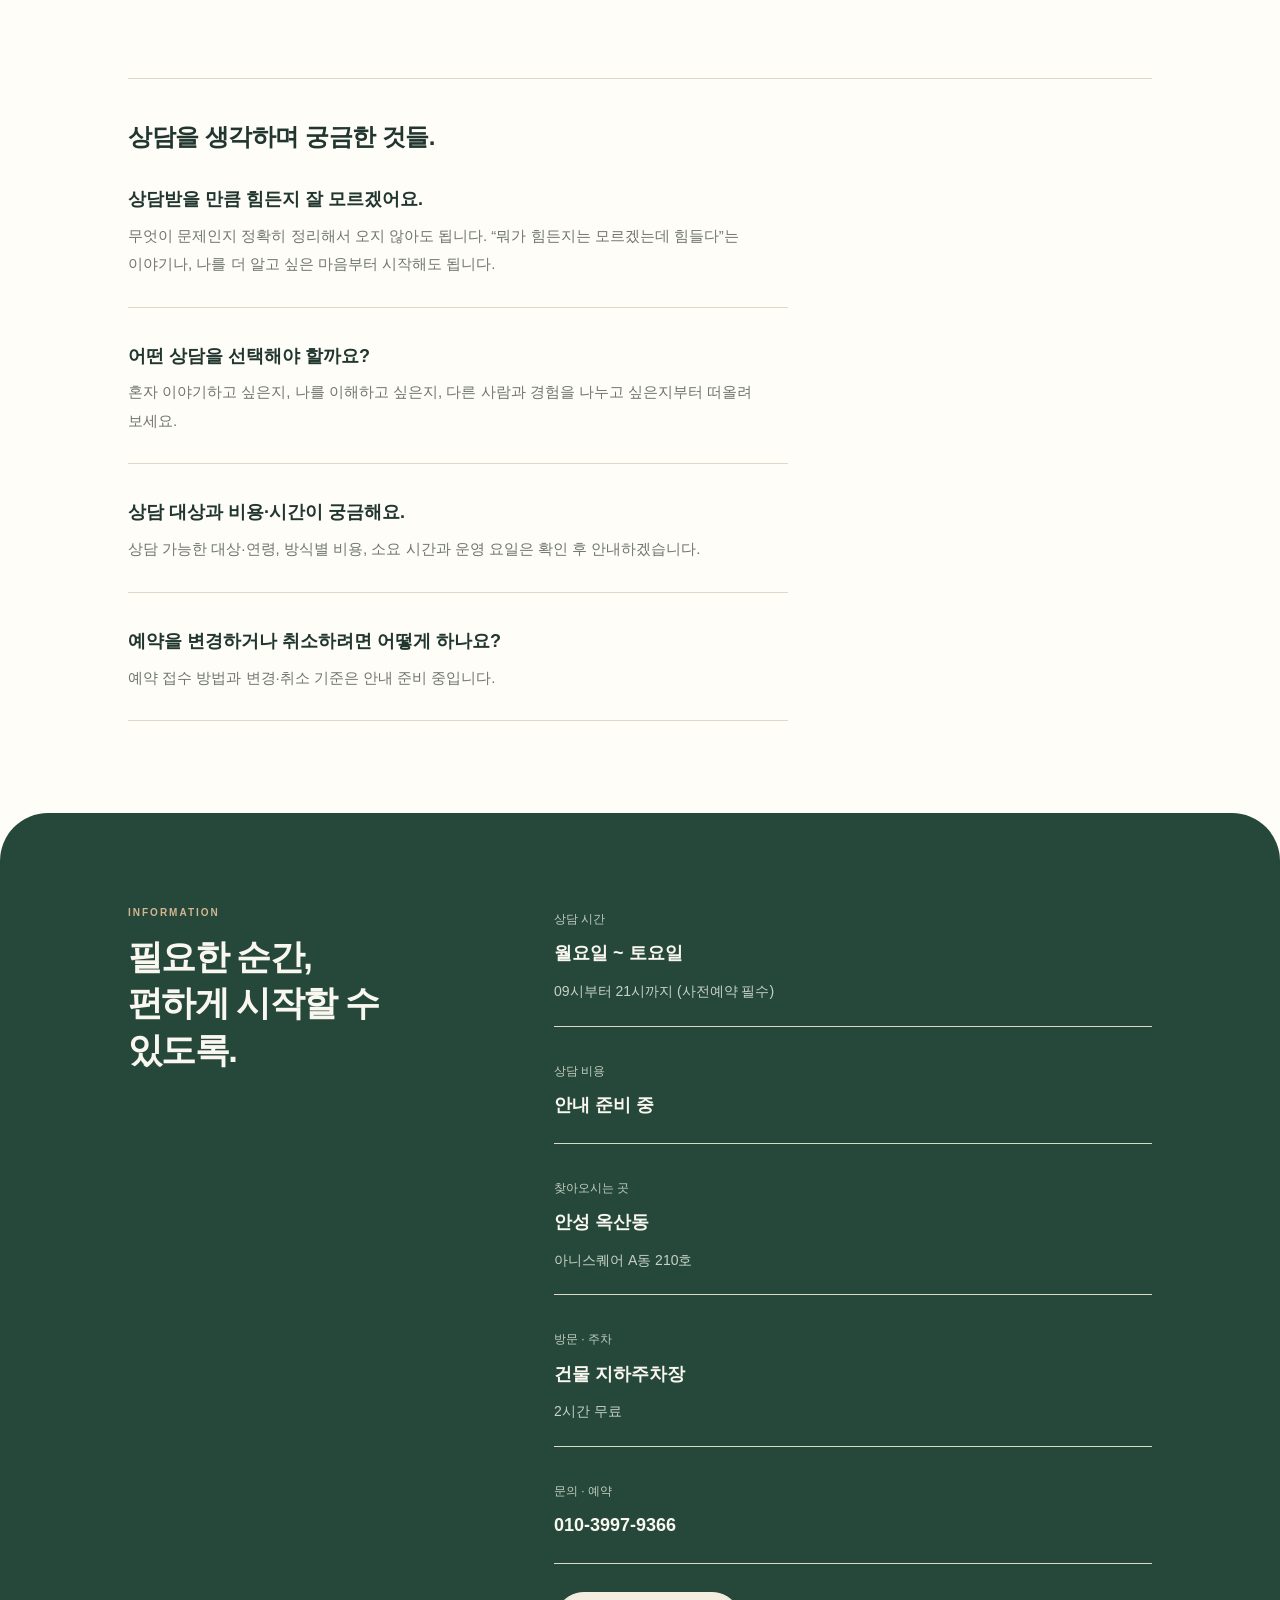
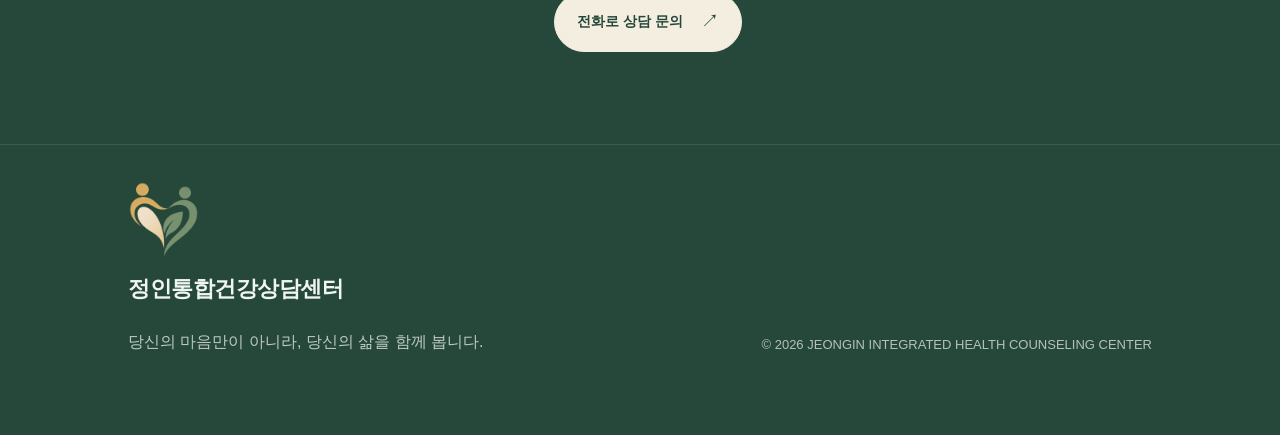
==== commit 83d10b78: "fix: 하단 '? 구성 이야기' 버튼과 설명 창, 섹션별 설명 문구 모두 제거 방문자에게 필요 없는 제작 의도 설명이라 버튼·창·관련 스타일·스크립트·섹션 속성을 함께 지움  C" ====
--- a/index.html
+++ b/index.html
@@ -30,7 +30,7 @@
 </details>
 
 <main>
-<section id="home" class="hero" data-title="정인을 만나다" data-why="처음부터 센터의 자격이나 서비스를 설명하지 않고, 방문자가 ‘이곳은 나를 어떻게 바라보는 곳인가’를 먼저 느끼도록 구성했습니다." data-need="핵심 메시지 최종 확정 · 상담 가능 대상/연령">
+<section id="home" class="hero" data-title="정인을 만나다">
   <div class="container hero-grid">
     <div class="hero-copy">
       <div class="kicker">JEONGIN INTEGRATED HEALTH COUNSELING</div>
@@ -49,7 +49,7 @@
   </div>
 </section>
 
-<section id="for-you" class="section soft" data-title="이런 고민이 있다면" data-why="처음 방문한 사람은 서비스 이름보다 먼저 ‘내 상황도 이곳에서 이야기해도 되는가’를 확인합니다. 자신의 상태를 발견하도록 상황 중심으로 배치했습니다." data-need="실제 상담 가능한 고민 영역 · 전문영역 · 타 기관 연계가 필요한 경우">
+<section id="for-you" class="section soft" data-title="이런 고민이 있다면">
   <div class="container editorial-layout"><div class="editorial-intro">
     <div class="kicker">FOR YOU</div>
     <h2>이런 마음으로<br>찾아와도 됩니다.</h2>
@@ -66,7 +66,7 @@
   </div></div>
 </section>
 
-<section id="help" class="section reading-sequence" data-title="나에게 맞는 상담" data-why="서비스를 상품명으로 나열하지 않고, ‘지금 내가 원하는 것이 무엇인가’에서 출발해 선택하도록 구성했습니다." data-need="각 서비스의 대상 · 시간 · 비용 · 진행방식 · 개인/집단 여부 · 예약방식">
+<section id="help" class="section reading-sequence" data-title="나에게 맞는 상담">
   <div class="sequence-content"><div class="container">
     <div class="kicker">WAYS TO BEGIN</div>
     <h2>나에게 맞는 상담을 만나보세요.</h2>
@@ -90,7 +90,7 @@
 
 
 
-<section id="difference" class="section soft" data-title="정인의 관점" data-why="‘통합건강’을 먼저 정의하면 추상적으로 들릴 수 있어, 몸·마음·관계를 실제로 어떻게 보는지를 먼저 보여준 뒤 개념을 설명합니다." data-need="의료현장 경력의 정확한 범위 · 실제 상담 접근법 · 정신건강복지센터 경험 · 연계 가능 기관">
+<section id="difference" class="section soft" data-title="정인의 관점">
   <div class="container editorial-layout"><div class="editorial-intro">
     <div class="kicker">WHY JEONGIN</div>
     <h2>몸과 마음,<br>삶을 함께 봅니다.</h2>
@@ -103,7 +103,7 @@
   </div></div>
 </section>
 
-<section id="integration" class="section" data-title="몸 · 마음 · 관계" data-why="상담자의 관점을 먼저 이해한 뒤, 통합건강이라는 이름과 몸·마음·관계의 연결을 한 장면에서 만납니다." data-need="통합건강 소개 문구 최종 확인">
+<section id="integration" class="section" data-title="몸 · 마음 · 관계">
   <div class="container integration-layout">
     <div><div class="kicker">ONE CONNECTED LIFE</div><h2>이것을 정인은<br>‘통합건강’이라고 부릅니다.</h2><p class="lead">어느 한 부분만 떼어놓는 대신,<br>한 사람 안에서 몸 · 마음 · 관계가 어떻게 연결되어 있는지를 함께 보는 것.</p><p class="muted">그것이 정인이 생각하는 통합건강입니다.</p><p class="integration-context">몸의 변화, 관계, 생활, 지나온 경험은 서로 연결되어 있으니까요. 정인은 당신의 이야기를 하나의 문제로 단정하기보다 <b>지금의 삶 전체에서 함께 이해해갑니다.</b></p></div>
     <div><figure class="visual-frame philosophy-visual"><picture><source srcset="assets/connection-ripples.webp" type="image/webp"><img src="assets/connection-ripples.jpg" alt="세 개의 돌 주변에서 잔잔한 물결이 만나 이어지는 모습" width="1200" height="800" loading="lazy"></picture></figure>
@@ -112,7 +112,7 @@
   </div>
 </section>
 
-<section id="choose" class="section soft" data-title="내 상황에 맞는 방법" data-why="상담 방식의 이름만으로 선택하기 어려운 방문자가 자신의 상황에서 출발해 가능한 방법을 한자리에서 비교할 수 있도록 정리했습니다." data-need="방식별 대상·연령 · 실제 운영 여부 · 상담 시 선택을 돕는 절차">
+<section id="choose" class="section soft" data-title="내 상황에 맞는 방법">
   <div class="container editorial-layout"><div class="editorial-intro">
     <div class="kicker">FIND YOUR WAY</div>
     <h2>지금 당신에게<br>필요한 것은 무엇인가요?</h2>
@@ -129,7 +129,7 @@
   </div></div>
 </section>
 
-<section id="director" class="section" data-title="상담자 소개" data-why="자격증을 먼저 나열하기보다 ‘어떤 사람을 어떤 현장에서 만나왔는가’를 먼저 보여주고, 경력과 자격은 신뢰를 뒷받침하는 근거로 배치합니다." data-need="대표 프로필 최종 문구 · 상담철학 · 정확한 경력기간 · 공개 가능한 자격·학력">
+<section id="director" class="section" data-title="상담자 소개">
   <div class="container profile">
     <div><picture><source srcset="assets/director-photo.webp" type="image/webp"><img class="profile-photo" src="assets/director-photo.jpg" alt="조명희 대표" width="960" height="1200" loading="lazy"></picture></div>
     <div>
@@ -173,7 +173,7 @@
   </div>
 </section>
 
-<section id="space" class="section soft reading-sequence" data-title="머무는 공간" data-why="공간 이름을 나열하기보다 방문자가 그곳에서 무엇을 하게 되는지를 보여줍니다. 상담실만 있는 곳이 아니라는 정인의 차별점도 자연스럽게 전달합니다." data-need="실제 완공 사진 · 공간별 최종 용도 · 명상실 장비 · 라운지 이용범위 · 교육공간 최대인원">
+<section id="space" class="section soft reading-sequence" data-title="머무는 공간">
   <div class="sequence-content"><div class="container">
     <div class="kicker">SPACE</div><h2>당신이 머무는 시간까지 생각했습니다.</h2>
     <p class="lead">이야기하고, 쉬고, 배우고, 함께할 수 있도록.</p>
@@ -181,7 +181,7 @@
   </div></div>
 </section>
 
-<section id="community" class="section" data-title="함께하는 마음돌봄" data-why="정인의 강점인 ‘개인상담 → 자기이해 → 경험 → 관계와 커뮤니티’로의 확장성을 보여주는 영역입니다." data-need="개소 시 실제 운영 프로그램 · 일정 · 모집인원 · 참가비 · 예정/확정 구분">
+<section id="community" class="section" data-title="함께하는 마음돌봄">
   <div class="container editorial-layout"><div class="editorial-intro">
     <div class="kicker">BEYOND COUNSELING</div>
     <h2>상담이 끝난 뒤에도<br>삶은 계속되니까.</h2>
@@ -198,7 +198,7 @@
   </div></div>
 </section>
 
-<section id="name" class="section soft" data-title="정인이라는 이름" data-why="방문자가 자신에게 필요한 도움과 상담자·공간을 먼저 살펴본 뒤, 관심이 생겼을 때 이름에 담긴 뜻을 만날 수 있도록 배치했습니다." data-need="제공된 로고와 브랜드 의미 적용 완료">
+<section id="name" class="section soft" data-title="정인이라는 이름">
   <div class="container">
     <div class="name-intro">
       <div><div class="kicker">THE NAME JEONGIN</div><h2>정인이라는 이름.</h2></div>
@@ -214,7 +214,7 @@
   </div>
 </section>
 
-<section id="start" class="section" data-title="상담 이용 절차" data-why="상담이 처음인 사람에게는 ‘신청 후 무엇이 일어나는가’ 자체가 부담이 될 수 있습니다. 과정을 미리 보여줘 진입장벽을 낮춥니다." data-need="실제 예약방식 · 초회상담 절차 · 상담 전 작성사항 · 취소/변경 기준">
+<section id="start" class="section" data-title="상담 이용 절차">
   <div class="container">
     <div class="kicker">COUNSELING GUIDE</div><h2>상담은 이렇게 시작합니다.</h2>
     <div class="guide-layout">
@@ -236,7 +236,7 @@
   </div>
 </section>
 
-<section id="contact" class="section" data-title="문의 · 이용안내" data-why="마지막에는 감성보다 행동에 필요한 정보를 빠르게 확인할 수 있도록 한곳에 모았습니다." data-need="상담시간 · 비용 · 운영시간 · 정확한 주소 · 주차 · 연락처 · 카카오톡/온라인 예약 링크">
+<section id="contact" class="section" data-title="문의 · 이용안내">
   <div class="container editorial-layout"><div class="editorial-intro">
     <div class="kicker">INFORMATION</div>
     <h2>필요한 순간,<br>편하게 시작할 수 있도록.</h2>
@@ -262,17 +262,6 @@
     <div style="opacity:.7;font-size:13px">© 2026 JEONGIN INTEGRATED HEALTH COUNSELING CENTER</div>
   </div>
 </footer>
-
-<button id="whyBtn" type="button" aria-label="이 섹션은 왜 이렇게 구성했나요?">구성 이야기</button>
-<div id="overlay"></div>
-<div id="explain" role="dialog" aria-modal="true" aria-labelledby="explainTitle" aria-hidden="true">
-  <div class="top">
-    <div><div class="kicker">DESIGN RATIONALE</div><h3 id="explainTitle"></h3></div>
-    <button id="closeExplain" aria-label="닫기">×</button>
-  </div>
-  <p id="explainText"></p>
-  <div class="need"><b>최종 제작에 필요한 정보</b><span id="needText" class="muted"></span></div>
-</div>
 
 <script>
 const sections=[...document.querySelectorAll('main section')];
@@ -386,30 +375,8 @@
 });
 document.addEventListener('focusin',e=>{if(!persistentIndex.matches&&sectionNav.open&&!sectionNav.contains(e.target))sectionNav.open=false});
 
-const btn=document.getElementById('whyBtn'), overlay=document.getElementById('overlay'), panel=document.getElementById('explain');
-function openExplain(){
-  if(!persistentIndex.matches)sectionNav.open=false;
-  document.getElementById('explainTitle').textContent=active.dataset.title;
-  document.getElementById('explainText').textContent=active.dataset.why;
-  document.getElementById('needText').textContent=active.dataset.need;
-  overlay.classList.add('show'); panel.classList.add('show');
-  panel.setAttribute('aria-hidden','false');
-  document.querySelectorAll('header,main,footer,#sectionNav,#whyBtn').forEach(el=>el.inert=true);
-  document.body.style.overflow='hidden';
-  document.getElementById('closeExplain').focus();
-}
-function closeExplain(){
-  if(!panel.classList.contains('show'))return;
-  overlay.classList.remove('show');panel.classList.remove('show');panel.setAttribute('aria-hidden','true');
-  document.querySelectorAll('header,main,footer,#sectionNav,#whyBtn').forEach(el=>el.inert=false);
-  document.body.style.overflow='';btn.focus();
-}
-btn.addEventListener('click',openExplain);
-overlay.addEventListener('click',closeExplain);
-document.getElementById('closeExplain').addEventListener('click',closeExplain);
 document.addEventListener('keydown',e=>{
-  if(e.key==='Escape'){closeExplain();if(sectionNav.open&&!persistentIndex.matches){sectionNav.open=false;sectionNav.querySelector('summary').focus({preventScroll:true})}}
-  if(e.key==='Tab'&&panel.classList.contains('show')){e.preventDefault();document.getElementById('closeExplain').focus()}
+  if(e.key==='Escape'){if(sectionNav.open&&!persistentIndex.matches){sectionNav.open=false;sectionNav.querySelector('summary').focus({preventScroll:true})}}
 });
 </script>
 </body>
--- a/assets/site.css
+++ b/assets/site.css
@@ -139,26 +139,11 @@
 #index a.active:after{content:"";width:5px;height:5px;border-radius:50%;background:var(--green);margin-left:auto;flex-shrink:0}
 
 /* floating why button */
-#whyBtn{position:fixed;left:50%;bottom:22px;transform:translateX(-50%);z-index:60;border:0;border-radius:999px;background:#20362e;color:#fff;padding:13px 18px;font-weight:800;box-shadow:0 12px 32px rgba(22,45,37,.24);cursor:pointer}
-#whyBtn:before{content:"?";display:inline-grid;place-items:center;width:22px;height:22px;border-radius:50%;background:#fff;color:#20362e;margin-right:8px}
-#overlay{position:fixed;inset:0;background:rgba(20,32,27,.42);z-index:70;opacity:0;pointer-events:none;transition:.2s}
-#overlay.show{opacity:1;pointer-events:auto}
-#explain{position:fixed;left:50%;bottom:24px;transform:translate(-50%,24px);width:min(720px,calc(100% - 30px));background:#fffdf8;border-radius:26px;z-index:80;padding:26px 28px;box-shadow:0 28px 80px rgba(15,31,25,.3);opacity:0;pointer-events:none;transition:.25s}
-#explain.show{opacity:1;pointer-events:auto;transform:translate(-50%,0)}
-#explain .top{display:flex;justify-content:space-between;gap:20px}
-#explain button{border:0;background:#edf1eb;border-radius:50%;width:34px;height:34px;cursor:pointer;font-size:20px}
-#explain h3{margin:6px 0 10px}
-#explain p{margin:0;color:#657069}
-#explain .need{margin-top:18px;padding-top:16px;border-top:1px solid #e5ded2}
-#explain .need b{display:block;margin-bottom:5px}
 
 /* The header holds the primary action; section browsing lives in the index. */
 #mainNav .btn{white-space:nowrap}
 :focus-visible{outline:3px solid var(--accent);outline-offset:5px}
 .btn:disabled{opacity:.65;cursor:not-allowed;transform:none;box-shadow:none;font:inherit}
-#explain{visibility:hidden;max-height:calc(100dvh - 48px);overflow:auto}
-#explain.show{visibility:visible}
-#whyBtn{max-width:calc(100% - 28px);white-space:nowrap}
 #readingProgress{position:fixed;inset:0 0 auto;height:3px;background:var(--green2);z-index:65;transform:scaleX(0);transform-origin:left;pointer-events:none}
 /* Quiet editorial details: more space, fewer boxes, a clear type hierarchy. */
 body{word-break:keep-all;overflow-wrap:break-word;-webkit-font-smoothing:antialiased}
@@ -215,8 +200,6 @@
 #contact .info small{color:#c2cebf;font-size:12px}#contact .info h3{font-size:19px;margin-top:14px}
 #contact .muted{color:#c7d2c6;font-size:14px}#contact .btn.primary{background:#f3eee0;color:#26483b;border-color:#f3eee0}
 footer{background:#26483b;border-top:1px solid #ffffff1a;padding-top:36px}
-#whyBtn{left:22px;bottom:22px;transform:none;background:rgba(255,253,248,.95);color:var(--green);border:1px solid #d7ddcf;font-size:12px;font-weight:600;padding:10px 14px;box-shadow:0 4px 20px #20362e0d}
-#whyBtn:before{background:#eaf0e4;color:var(--green);width:18px;height:18px}
 @media(hover:hover){.service:hover{border-color:#abbda5}.space img{transition:transform .8s cubic-bezier(.22,1,.36,1)}.space:hover img{transform:scale(1.025)}}
 /* A soft, staggered entrance; native scrolling stays under the visitor's control. */
 .motion-ready [data-reveal]{opacity:0;transform:translateY(28px);transition:opacity .85s cubic-bezier(.22,1,.36,1),transform .85s cubic-bezier(.22,1,.36,1);transition-delay:var(--reveal-delay,0ms)}
@@ -269,7 +252,6 @@
   #sectionNav summary{padding:12px 9px;font-size:10px}
   .index-panel{width:min(264px,calc(100vw - 104px));padding:18px 10px 10px}
   #index a{font-size:13px;padding:10px;gap:10px}
-  #whyBtn{bottom:14px;left:14px;padding:9px 12px}
   footer .foot{display:block}
 }
 @media(min-width:1440px){
@@ -433,7 +415,7 @@
   .motion-ready [data-reveal]{opacity:1;transform:none;clip-path:none}
   .visual-frame img{transform:none}
 }
-@media print{[data-reveal]{opacity:1!important;transform:none!important;clip-path:none!important}#readingProgress,#sectionNav,#whyBtn,header{display:none}}
+@media print{[data-reveal]{opacity:1!important;transform:none!important;clip-path:none!important}#readingProgress,#sectionNav,header{display:none}}
 
 /* Primary pages are distinct from the home section index. */
 #mainNav{gap:24px}.page-link{font-size:14px;white-space:nowrap;font-weight:600;padding:10px 0}.page-link[aria-current="page"]{color:var(--green);box-shadow:inset 0 -2px var(--green)}
